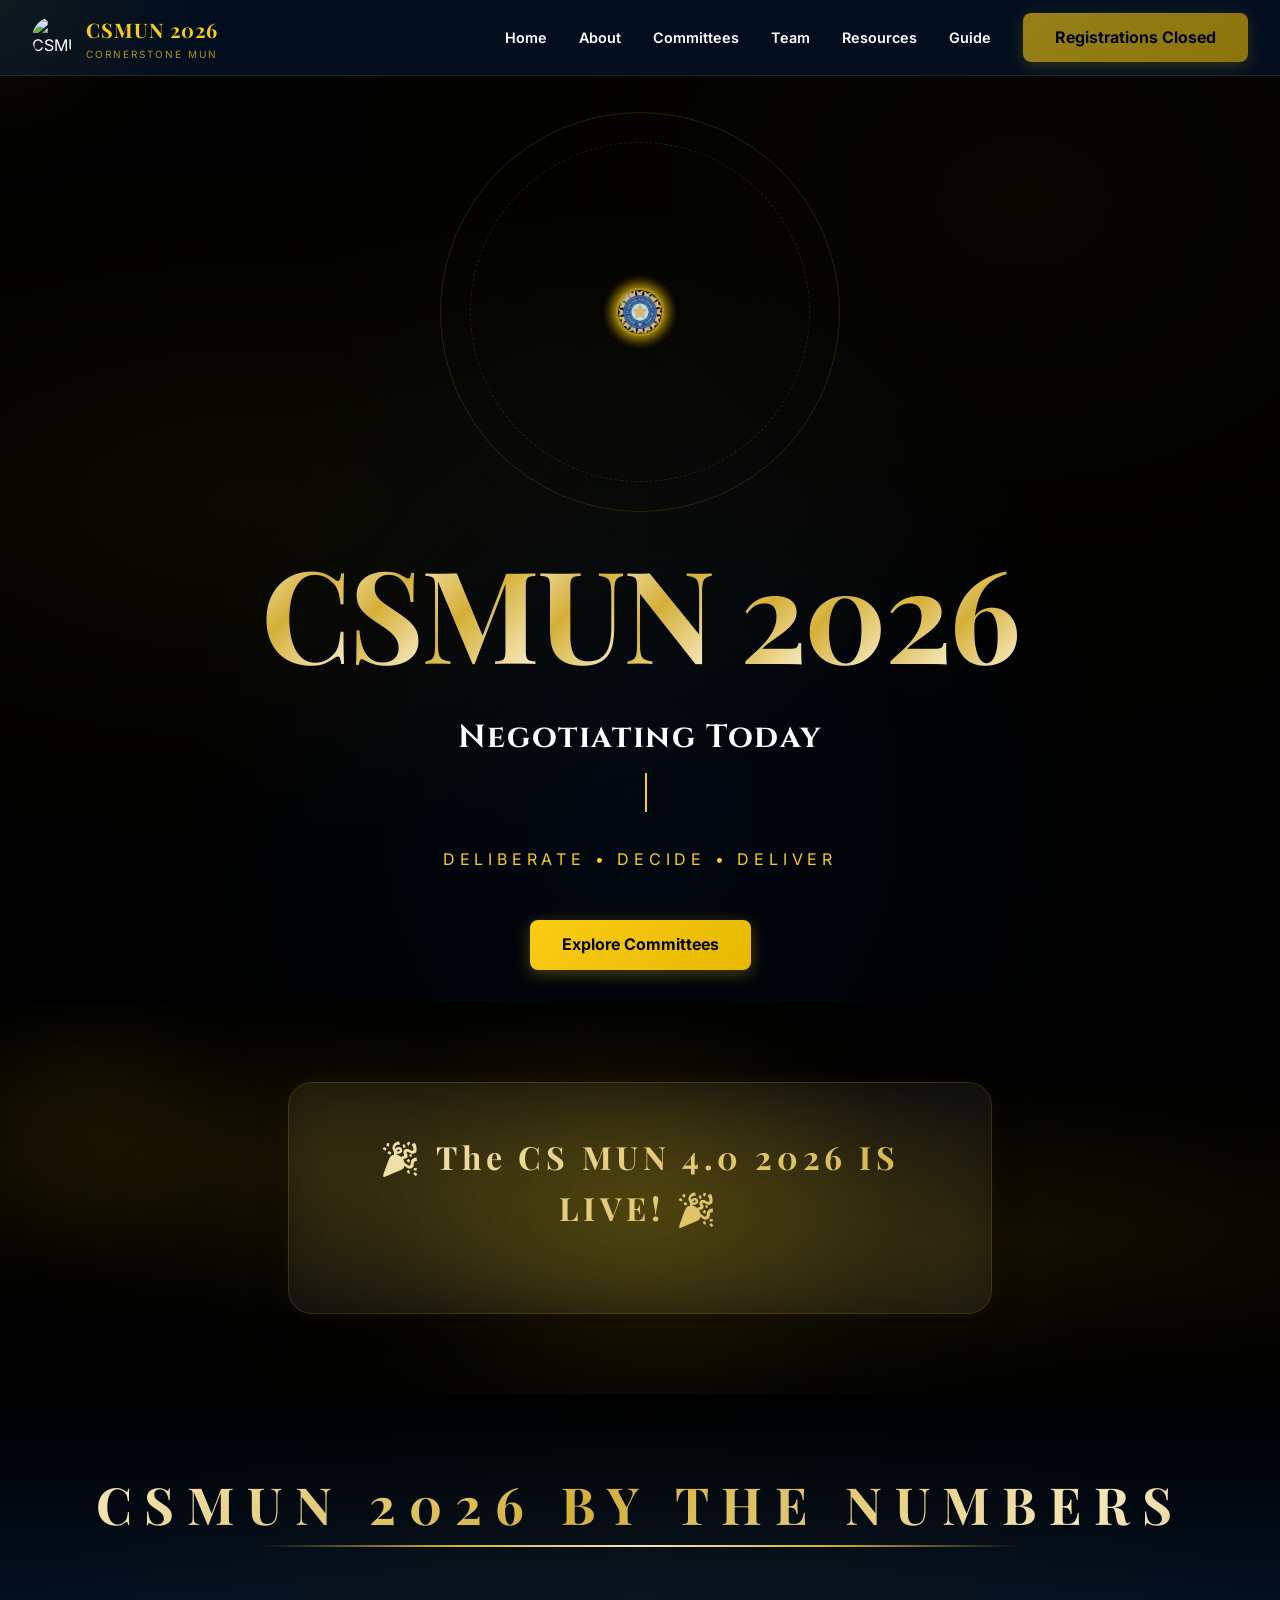
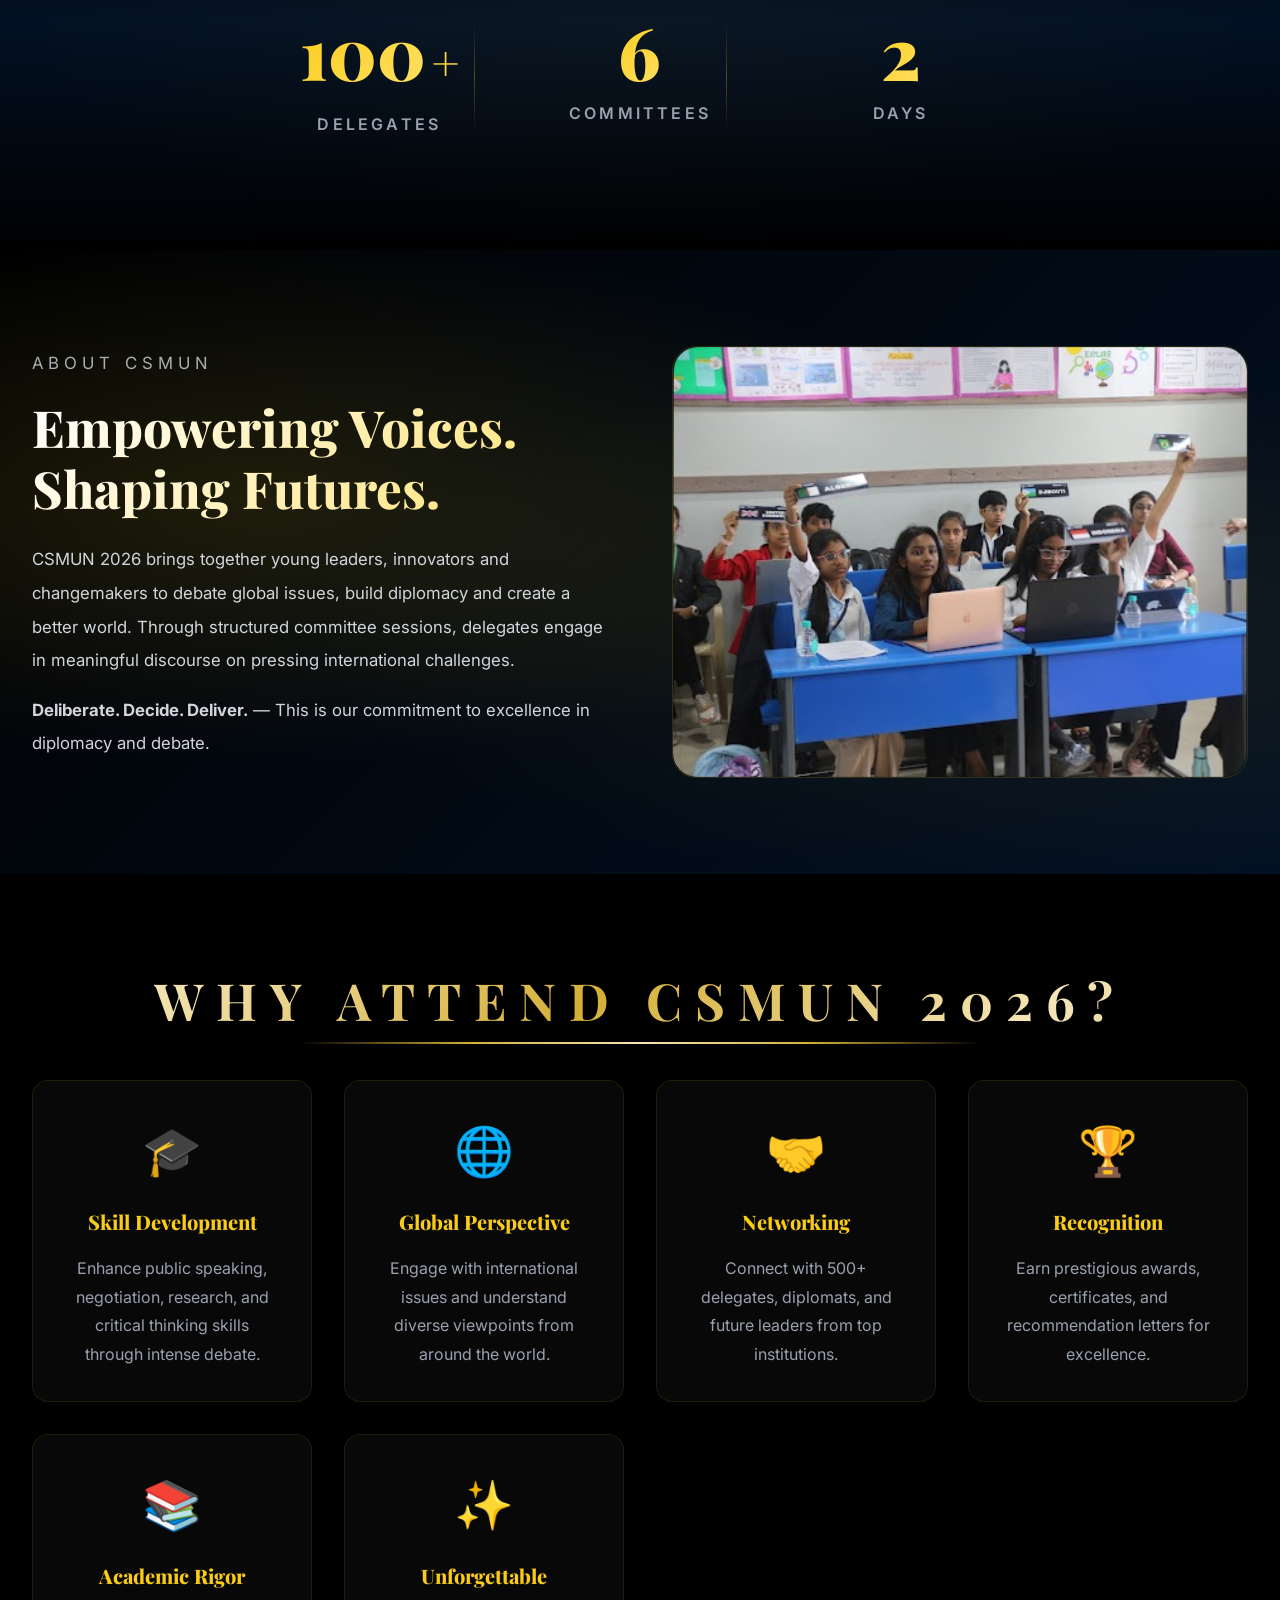
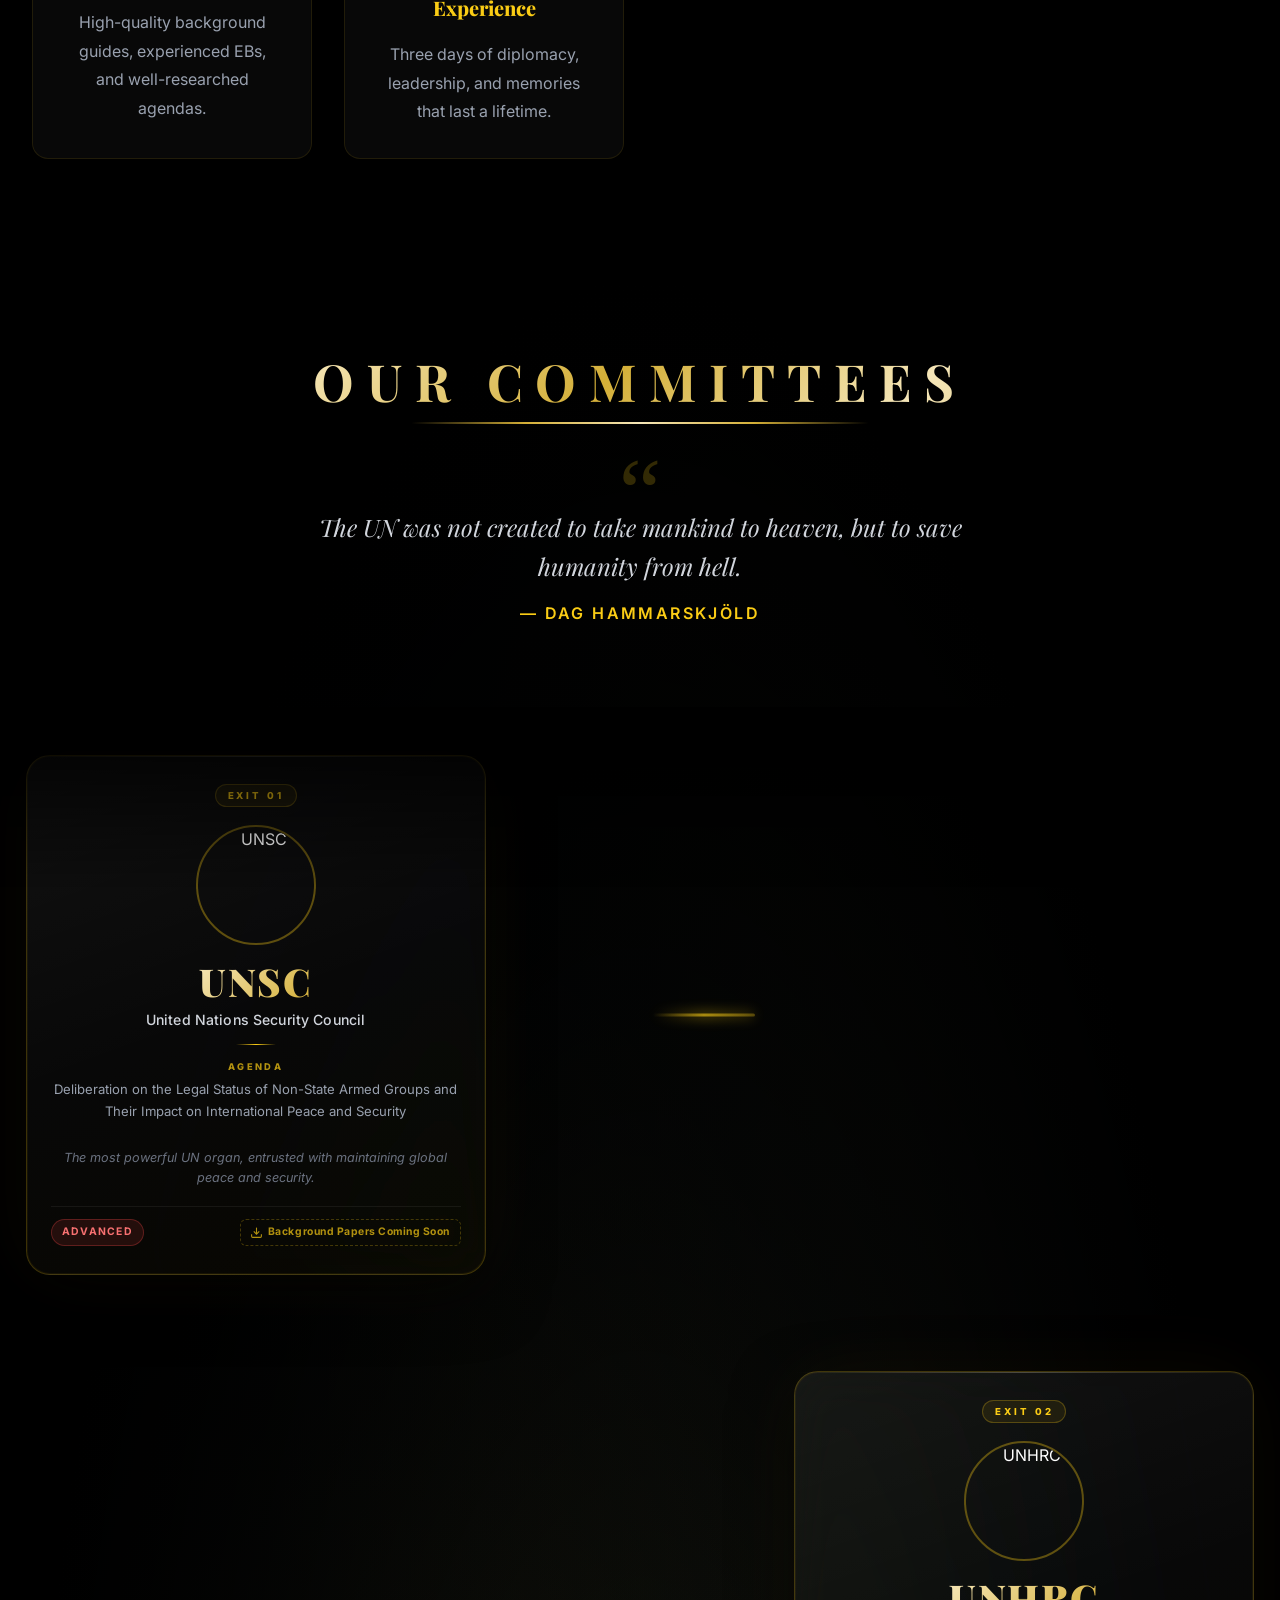
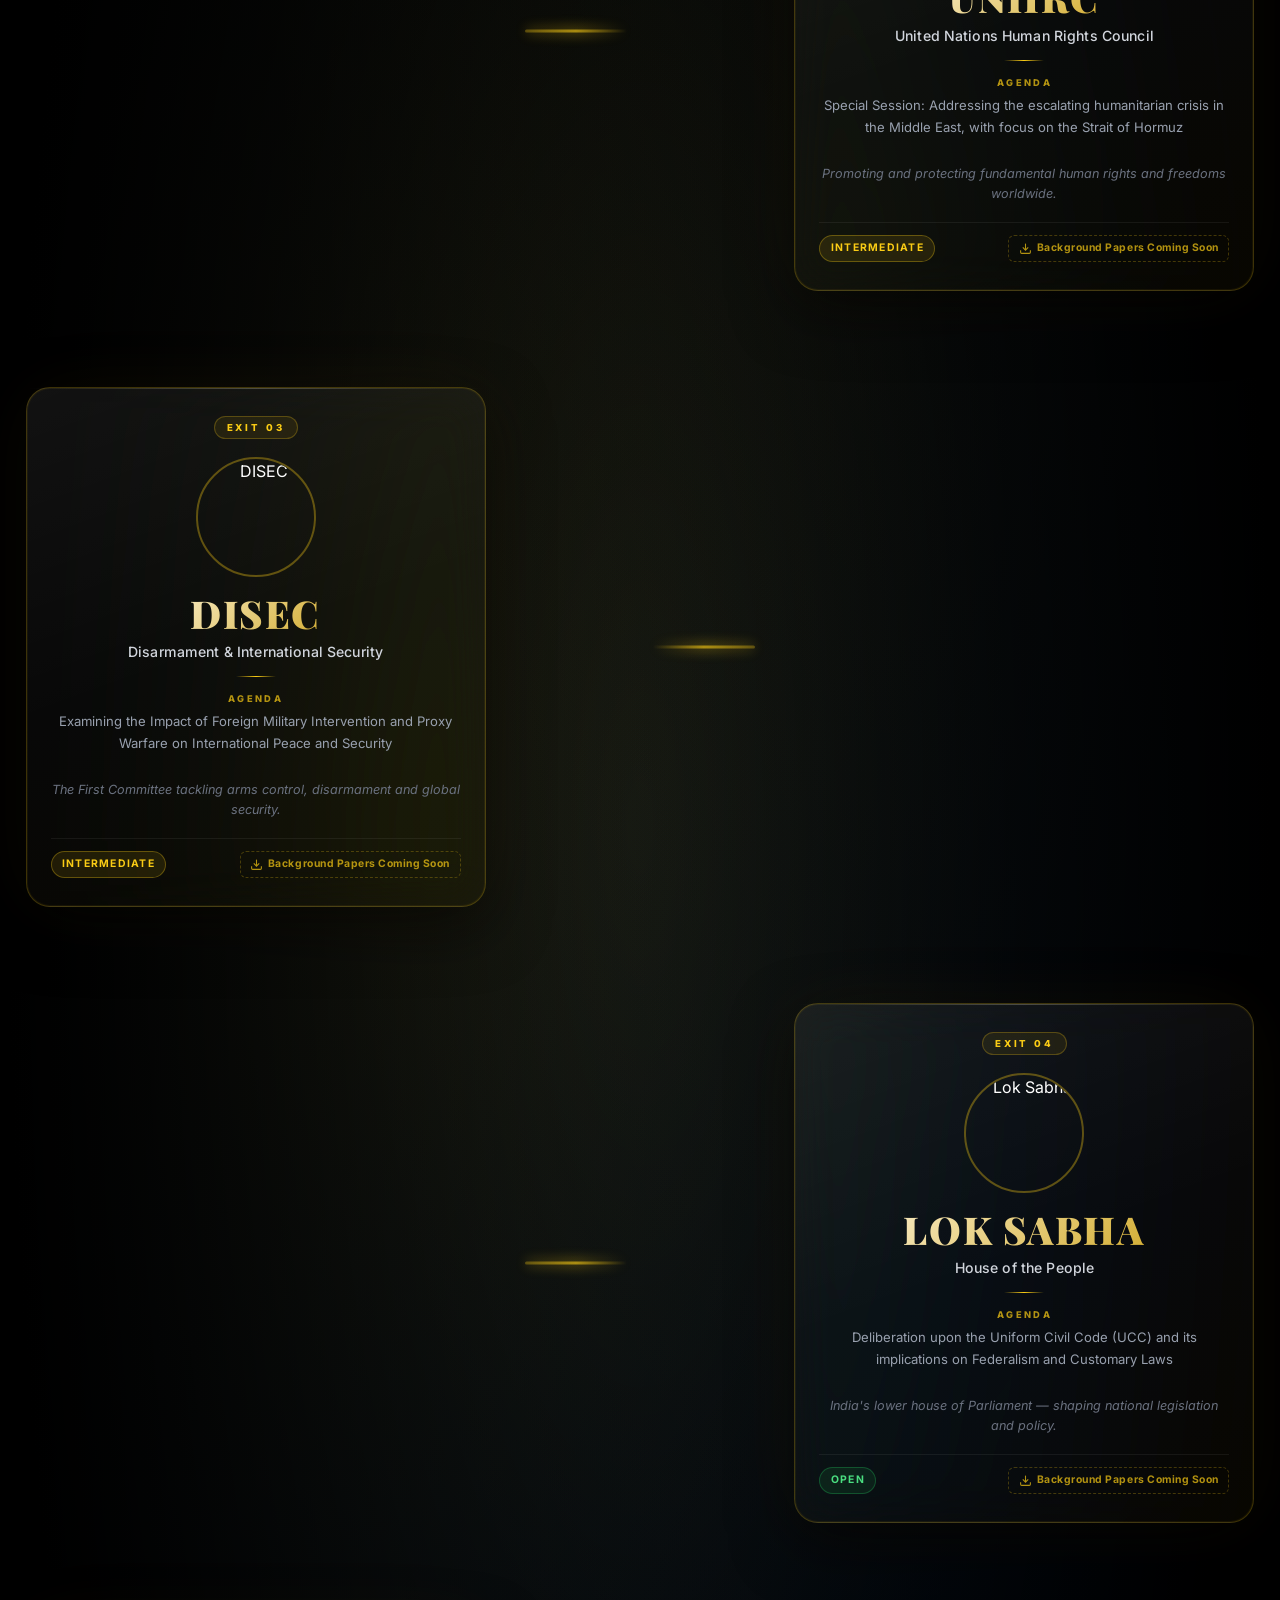
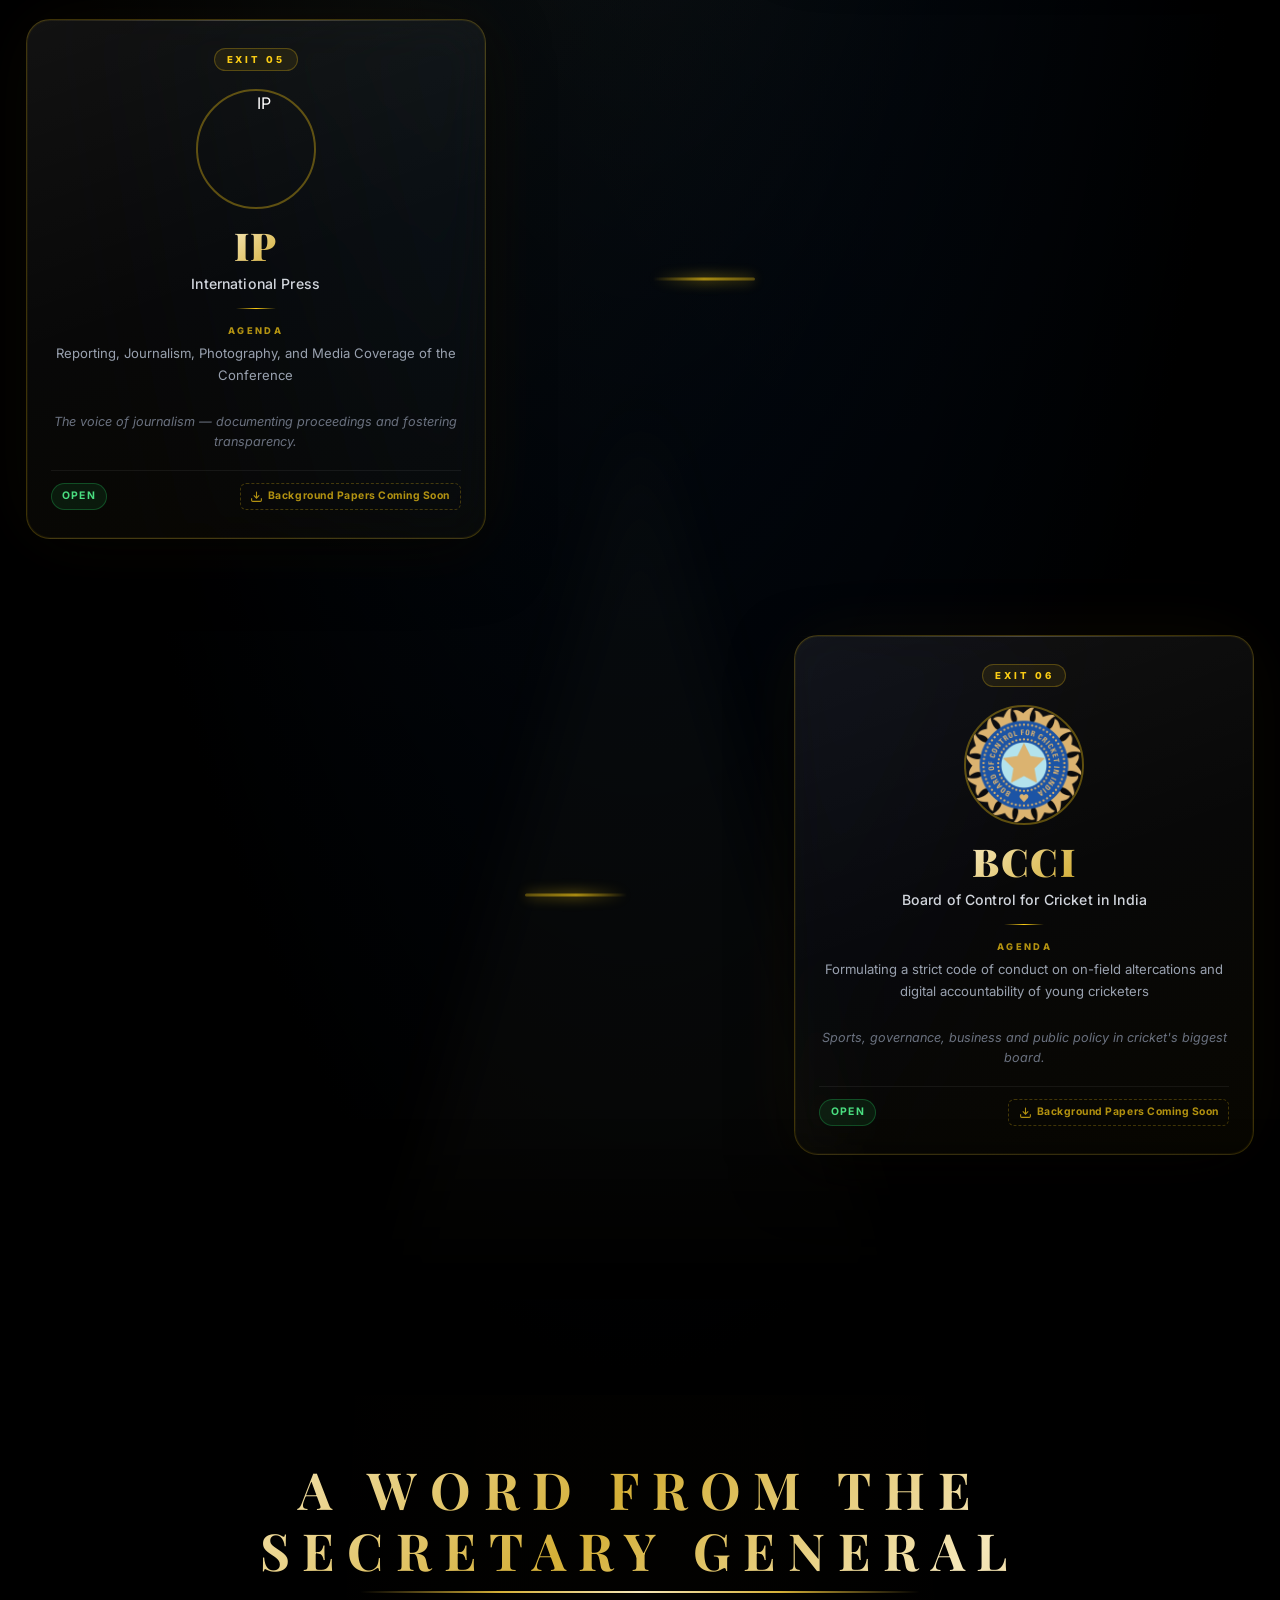
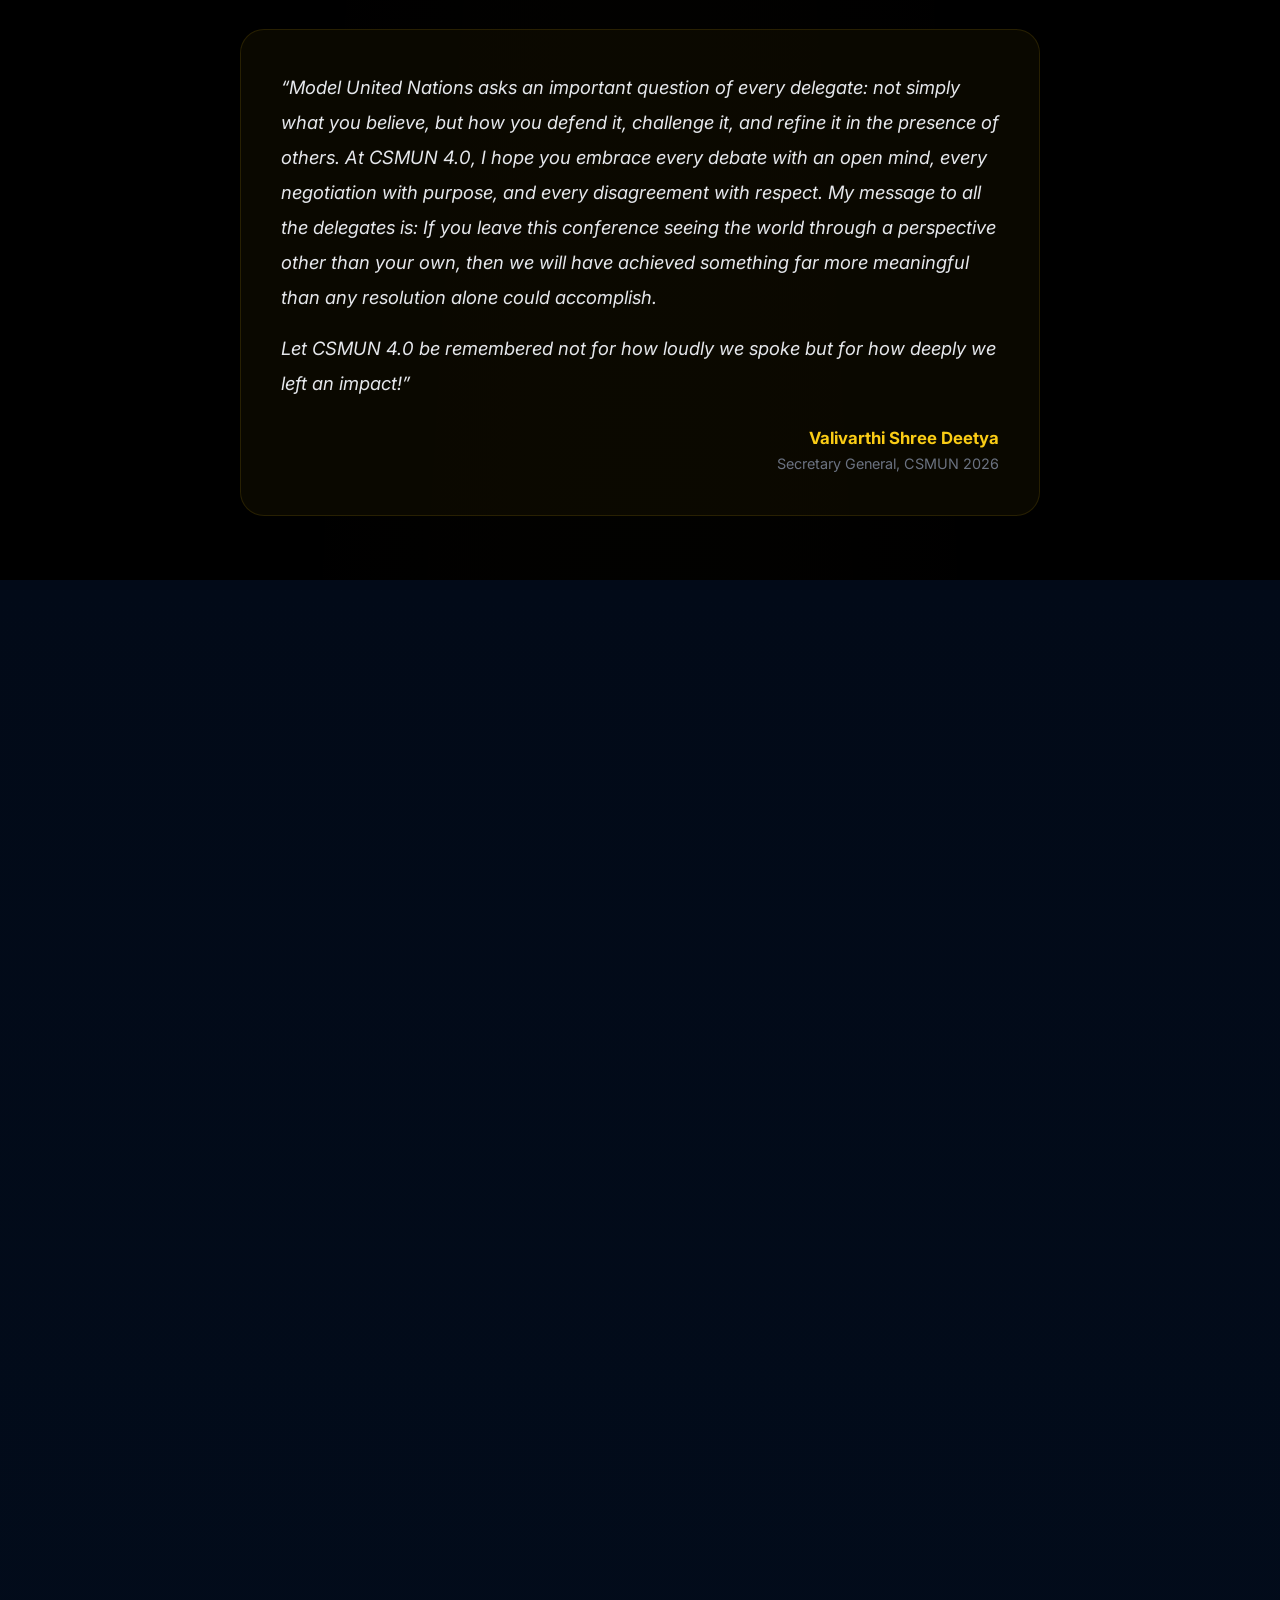
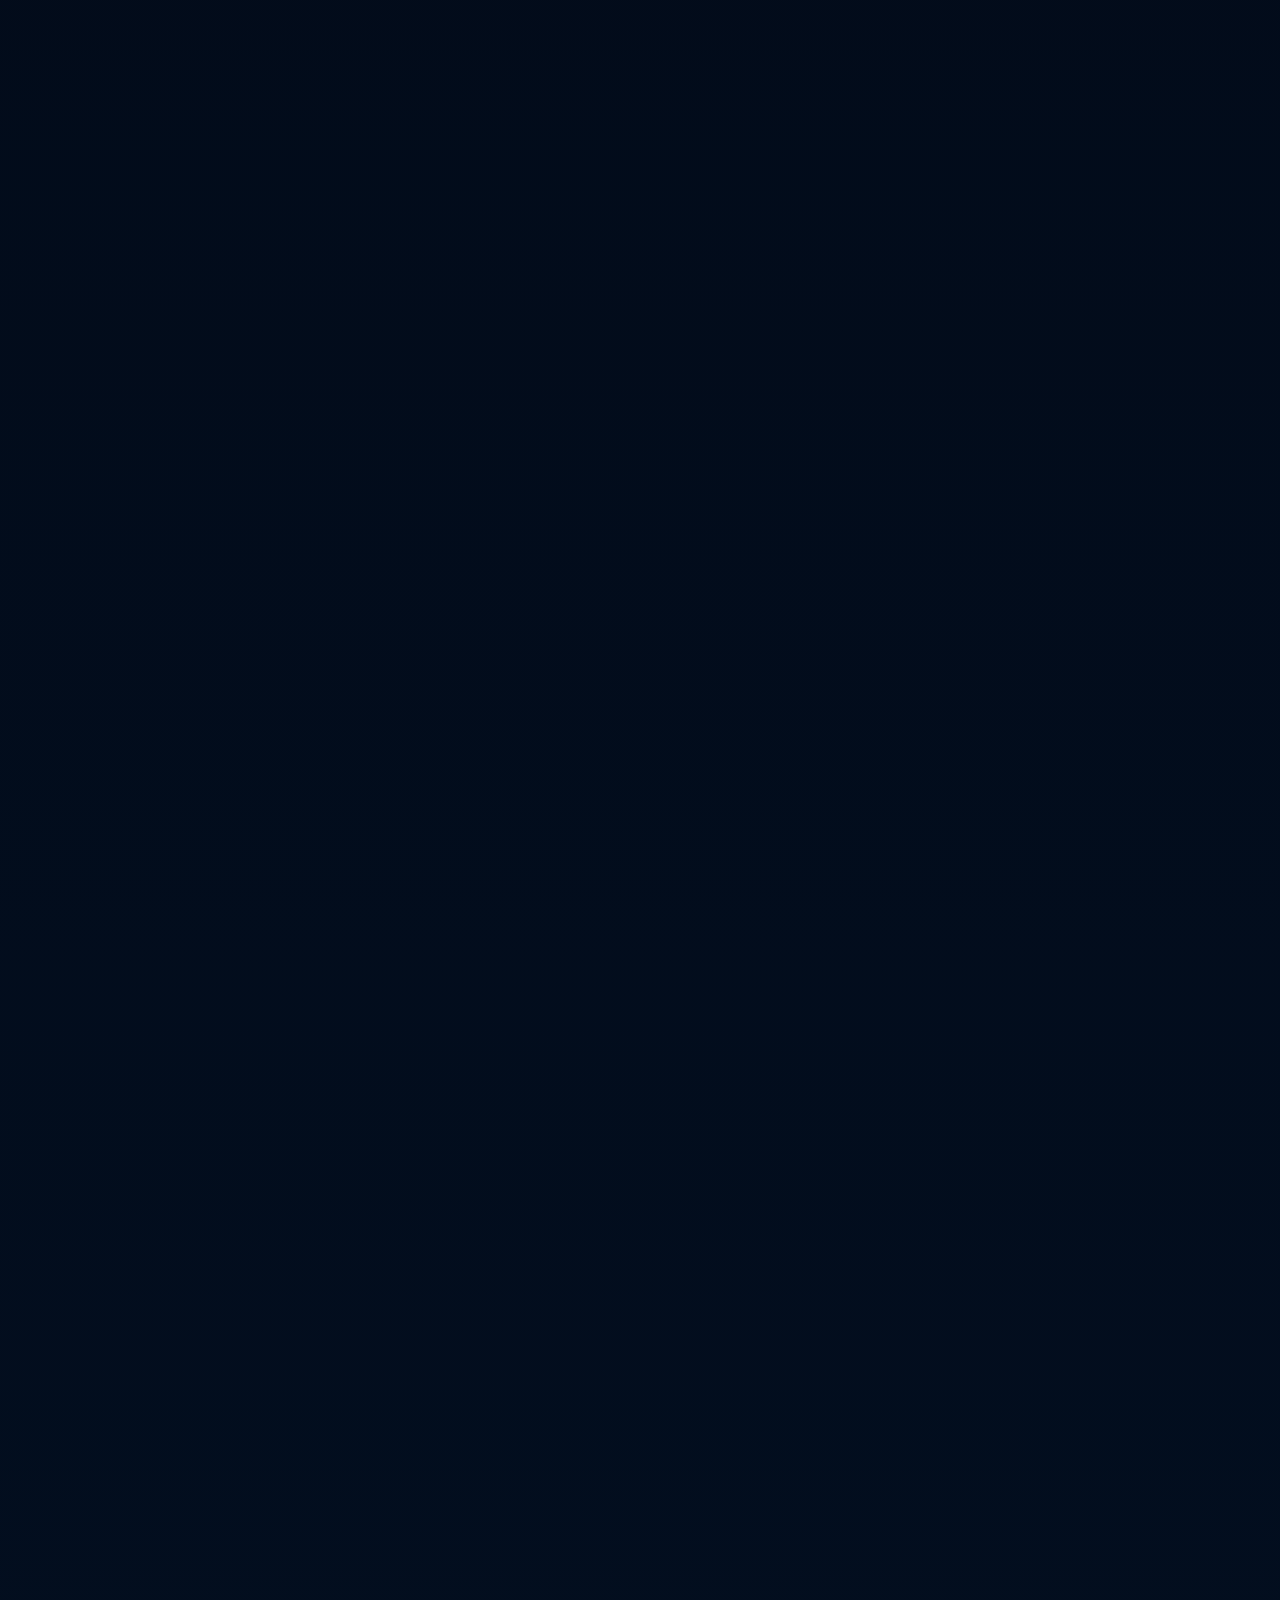
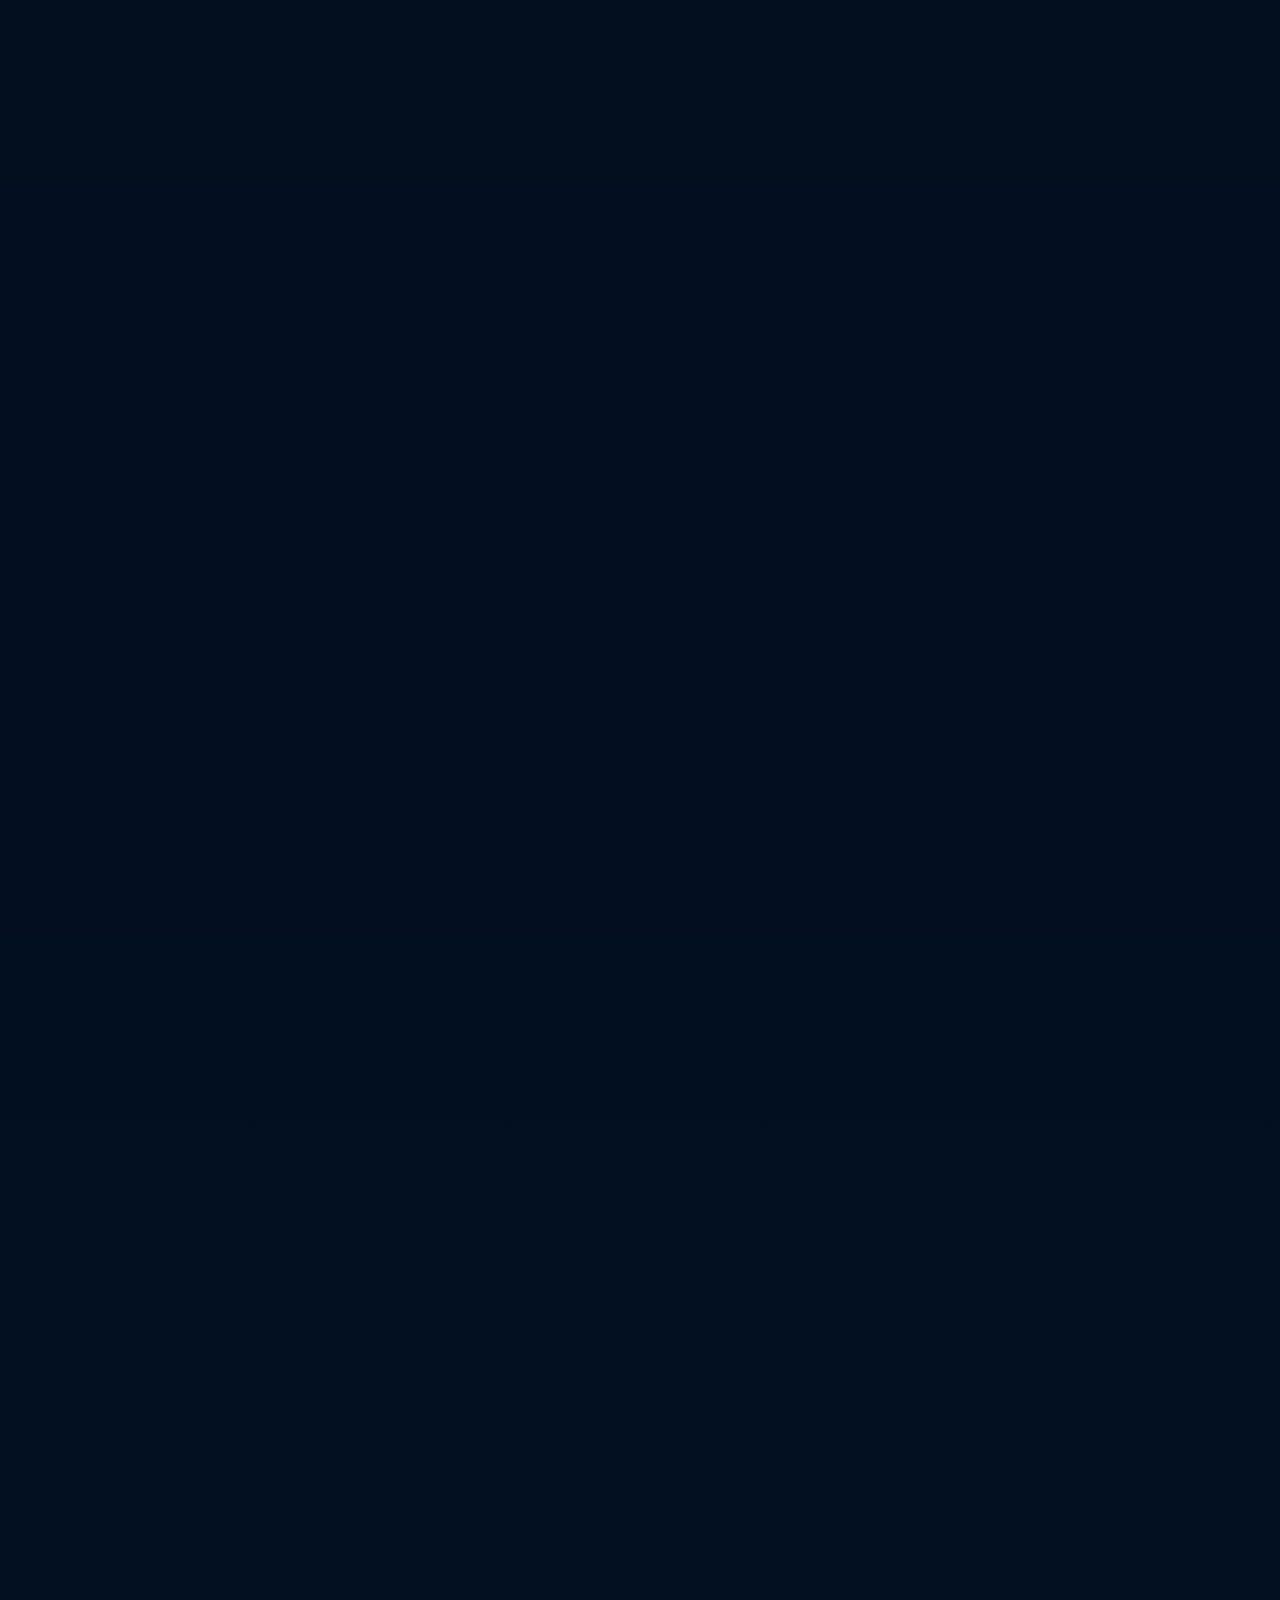
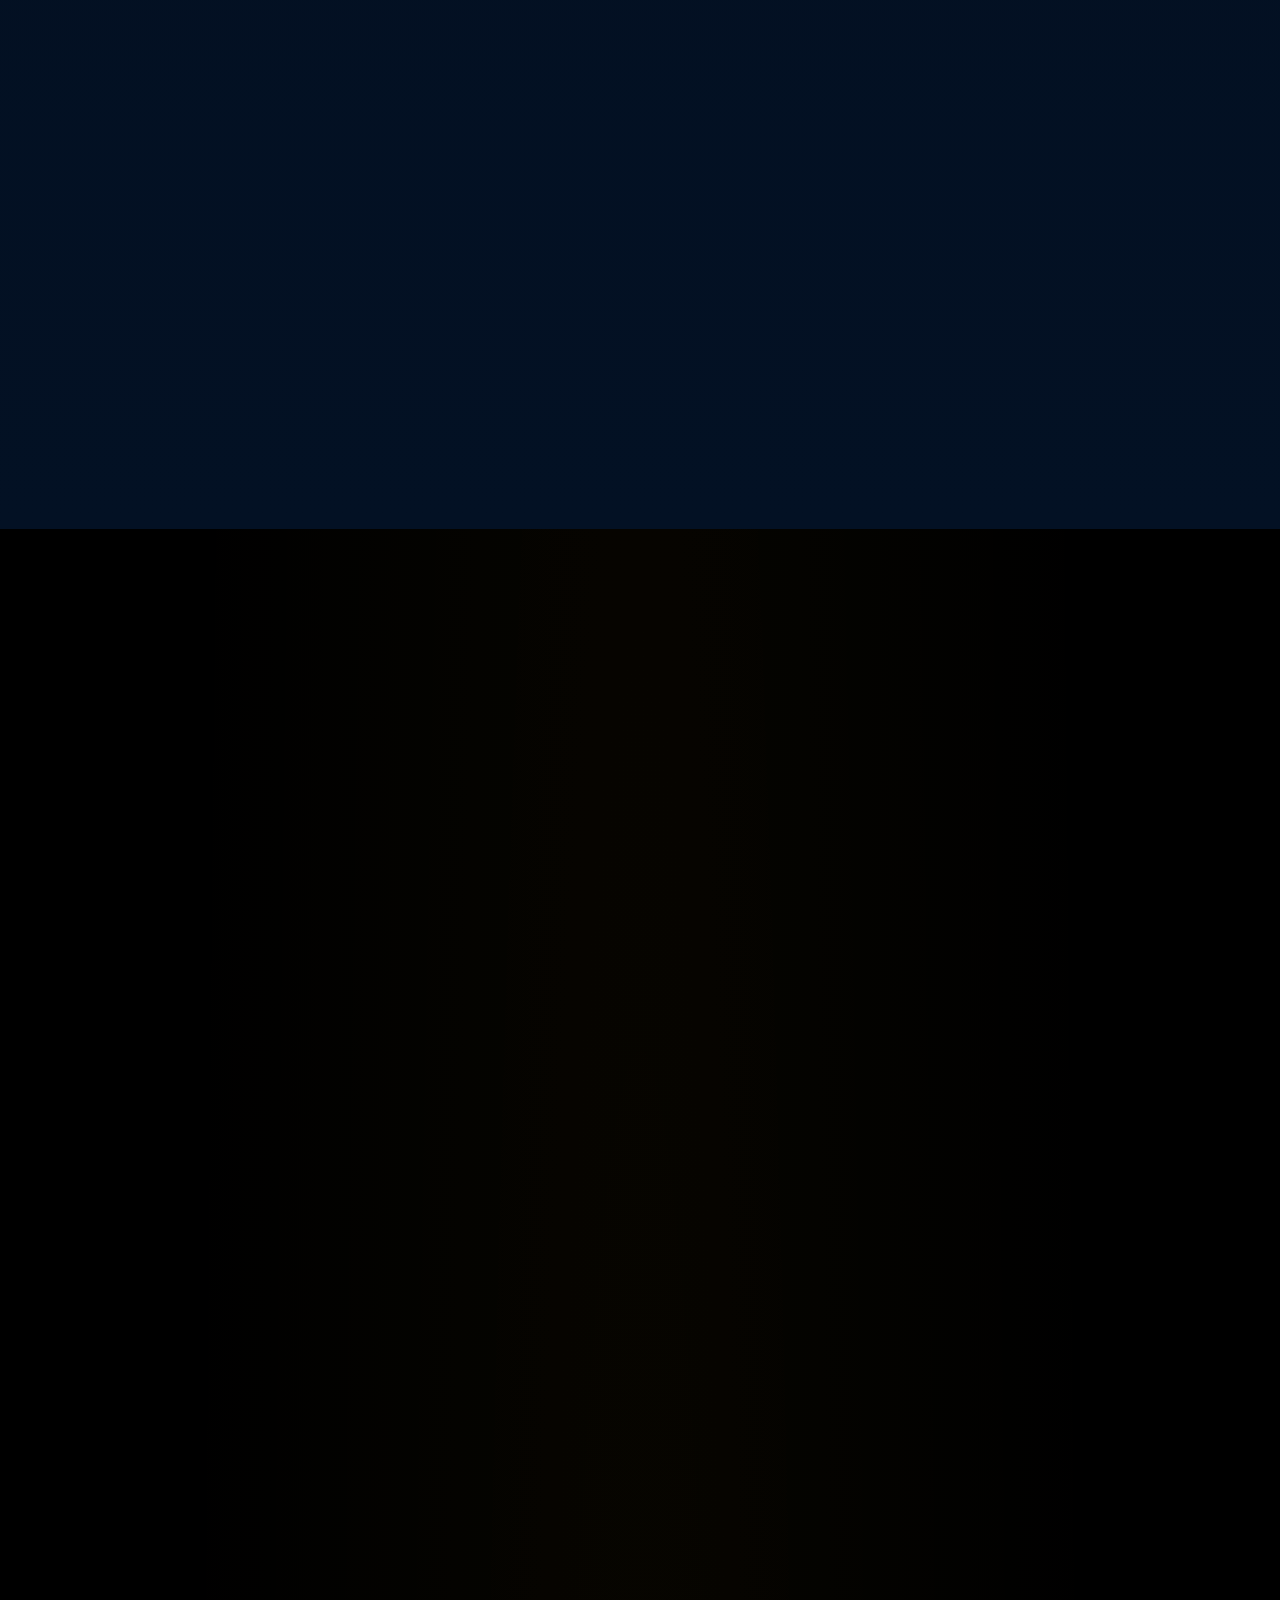
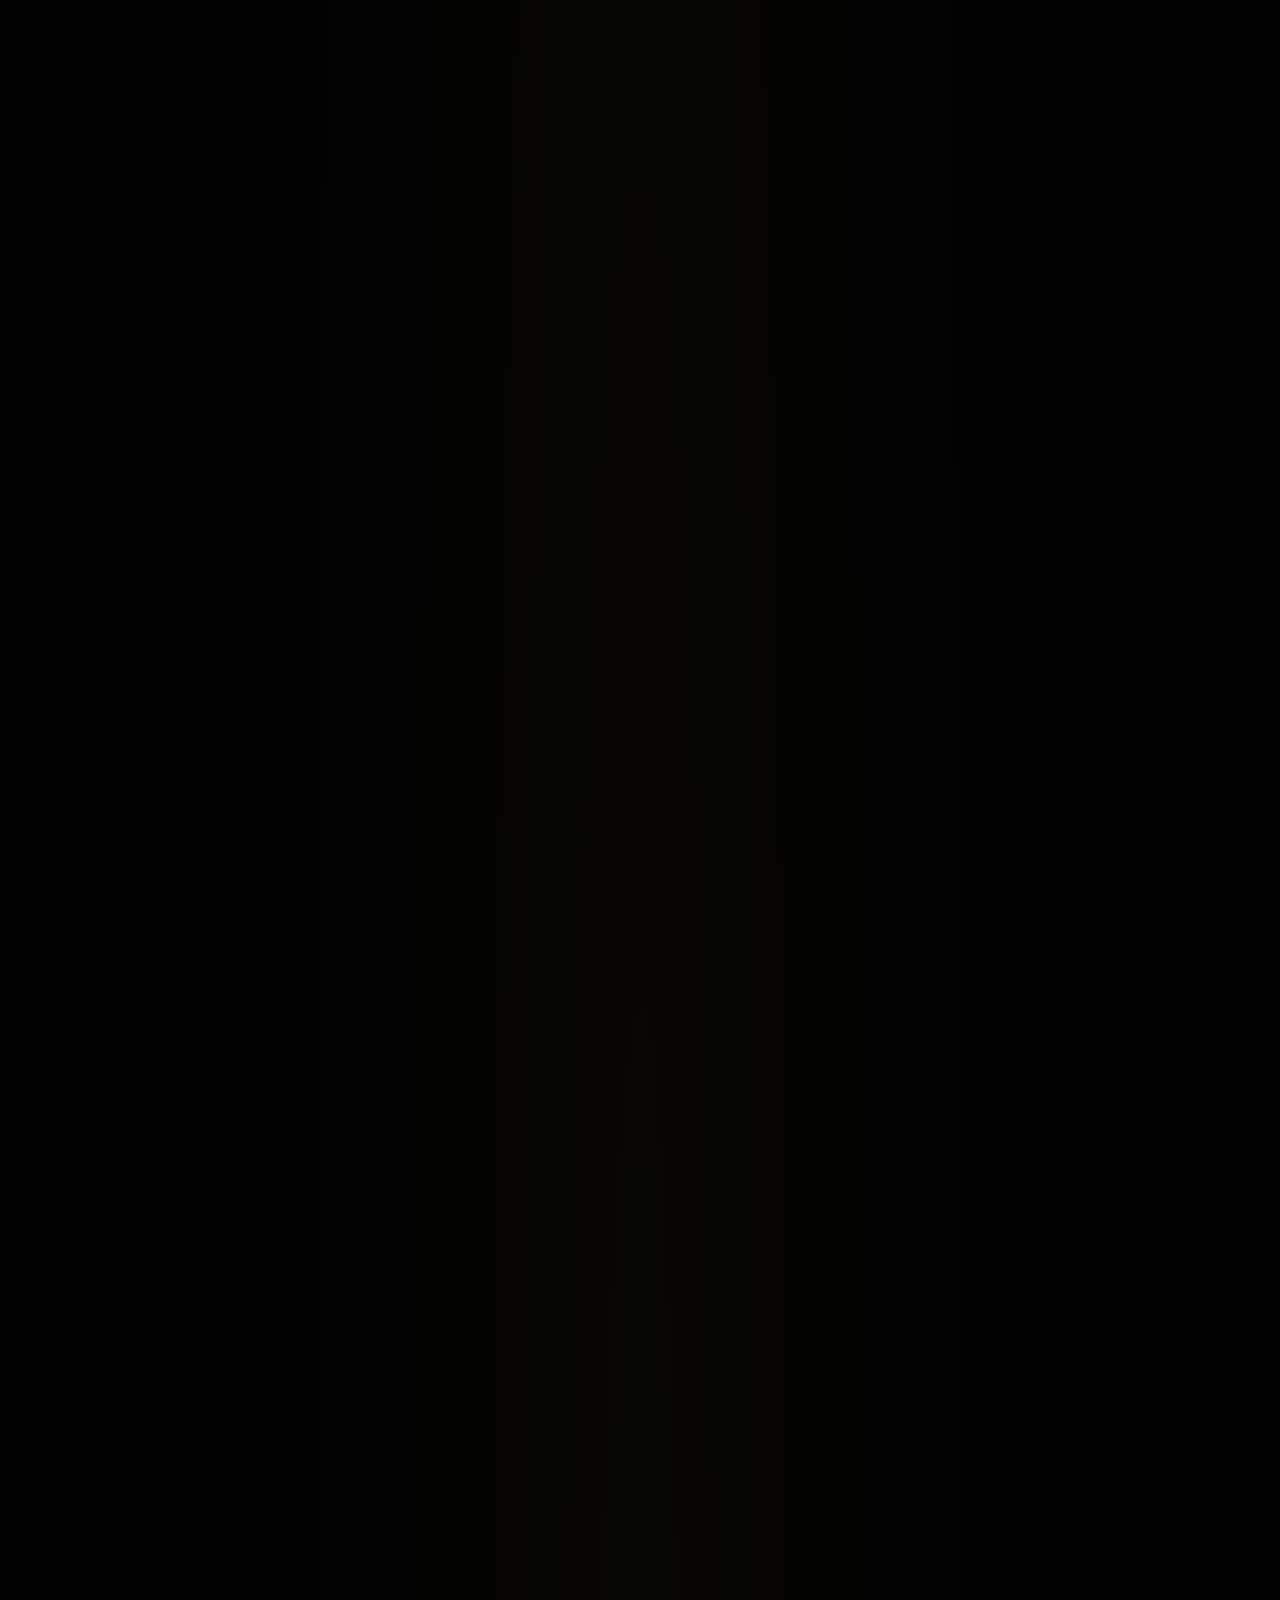
==== index.html @ b1b6a928 "Remove interactive website guide tutorial" ====
<!DOCTYPE html>
<html lang="en">
<head>
    <meta charset="UTF-8">
    <meta name="viewport" content="width=device-width, initial-scale=1.0">
    <title>CSMUN 2026 | Cornerstone School Model United Nations</title>
    <meta name="description" content="Cornerstone School Model United Nations - Deliberate. Decide. Deliver.">
    <meta name="author" content="Sailesh, Jaswanth, Vedansh and Rishith">
    <!-- TODO: Add favicon, OG tags for social media -->
    <link rel="stylesheet" href="styles.css">
    <link rel="preconnect" href="https://fonts.googleapis.com">
    <link rel="preconnect" href="https://fonts.gstatic.com" crossorigin>
    <link href="https://fonts.googleapis.com/css2?family=Inter:wght@300;400;600;700;800&family=Playfair+Display:wght@700;800;900&family=Cinzel:wght@500;700;900&display=swap" rel="stylesheet">
    <script src="https://cdnjs.cloudflare.com/ajax/libs/gsap/3.12.5/gsap.min.js"></script>
</head>
<body class="scene-3d">

 <!-- 3D Cityscape Background Layers -->
 <div class="cityscape-3d">
 <div class="skyline-layer skyline-back"></div>
 <div class="skyline-layer skyline-mid"></div>
 <div class="skyline-layer skyline-front"></div>
 </div>

    <!-- Preloader -->
    <div id="preloader">
        <div class="preloader-inner">
            <img src="images/mun-logo.svg" alt="CSMUN" class="preloader-logo">
            <div class="preloader-ring"></div>
            <p class="preloader-text">CSMUN 2026</p>
            <div class="preloader-bar"><div class="preloader-fill"></div></div>
        </div>
    </div>

    <!-- Dramatic Intro (first visit only) -->
    <div id="introOverlay">
        <div class="intro-slides">
            <div class="intro-slide active" style="background-image: url('images/committees/unsc.png')"></div>
            <div class="intro-slide" style="background-image: url('data:image/svg+xml,%3Csvg xmlns=%22http://www.w3.org/2000/svg%22 width=%22400%22 height=%22300%22%3E%3Crect width=%22400%22 height=%22300%22 fill=%22%231a1a2e%22/%3E%3Ccircle cx=%22200%22 cy=%22120%22 r=%2280%22 fill=%22none%22 stroke=%22%23facc15%22 stroke-width=%222%22 opacity=%220.2%22/%3E%3Ctext x=%22200%22 y=%22125%22 text-anchor=%22middle%22 font-family=%22Inter%22 font-size=%2236%22 font-weight=%22800%22 fill=%22%23facc15%22%3EUNHRC%3C/text%3E%3Ctext x=%22200%22 y=%22160%22 text-anchor=%22middle%22 font-family=%22Inter%22 font-size=%2214%22 fill=%22%23999%22%3EHUMAN RIGHTS COUNCIL%3C/text%3E%3C/svg%3E')"></div>
            <div class="intro-slide" style="background-image: url('images/committees/disec.png')"></div>
            <div class="intro-slide" style="background-image: url('images/committees/loksabha.png')"></div>
            <div class="intro-slide" style="background-image: url('images/committees/ip.png')"></div>
            <div class="intro-slide" style="background-image: url('images/committees/ipl.png')"></div>
        </div>
        <div class="intro-bg"></div>
        <div class="intro-content">
            <div class="intro-line intro-line-1"></div>
            <div class="intro-logo-wrap">
                <img src="images/mun-logo.svg" alt="CSMUN" class="intro-logo">
            </div>
            <div class="intro-words">
                <span class="intro-word" data-word="Deliberare">Deliberare</span>
                <span class="intro-word" data-word="Decernere">Decernere</span>
                <span class="intro-word" data-word="Perficere">Perficere</span>
            </div>
            <div class="intro-divider"></div>
            <div class="intro-welcome">
                <p class="intro-welcome-title">Welcome to CSMUN</p>
                <p class="intro-welcome-tagline">Here we debate with passion, confidence and utmost diplomacy</p>
                <p class="intro-welcome-motto">Deliberare • Decernere • Perficere<br><span class="intro-motto-en">Deliberate. Decide. Deliver.</span></p>
            </div>
            <div class="intro-enter">
                <span class="intro-enter-text">Enter</span>
                <svg class="intro-enter-arrow" width="24" height="24" viewBox="0 0 24 24" fill="none" stroke="currentColor" stroke-width="2"><polyline points="6 9 12 15 18 9"/></svg>
            </div>
        </div>
        <div class="intro-particles"></div>
    </div>

    <!-- Fixed Navigation -->
    <nav id="navbar">
        <div class="nav-container">
            <div class="nav-logo">
                <img loading="lazy" src="images/mun-logo.svg" alt="CSMUN Logo" class="logo-img">
                <div class="logo-text">
                    <h1>CSMUN 2026</h1>
                    <p>CORNERSTONE MUN</p>
                </div>
            </div>
            
            <div class="nav-menu" id="navMenu">
                <div class="nav-links">
                    <a href="index.html">Home</a>
                    <a href="#about">About</a>
                    <a href="#committees">Committees</a>
                    <a href="team.html">Team</a>
                    <a href="resources.html">Resources</a>
                    <a href="guide.html">Guide</a>
                </div>

                <span class="btn-primary nav-cta" style="cursor:default;opacity:0.6;">Registrations Closed</span>
            </div>

            <button class="hamburger" id="hamburger" aria-label="Toggle menu">
                <span></span>
                <span></span>
                <span></span>
            </button>
        </div>
    </nav>

    <!-- Hero Section -->
    <section id="home" class="hero">
        <video class="hero-video-bg" autoplay muted loop playsinline poster="data:image/svg+xml,%3Csvg xmlns='http://www.w3.org/2000/svg' width='1920' height='1080'%3E%3Crect width='1920' height='1080' fill='%23000000'/%3E%3C/svg%3E">
            <source src="images/hero-bg.mp4" type="video/mp4">
        </video>
        <div class="hero-particles"></div>
        <div class="hero-overlay"></div>
        <div class="hero-content">
            <!-- 3D GLB MODEL CONTAINER -->
            <div class="hero-3d-model">
                <div id="glbModelContainer"></div>
                <div class="orbit-ring orbit-ring-1"></div>
                <div class="orbit-ring orbit-ring-2"></div>
                <img src="images/committees/unsc.png" alt="UNSC" class="orbit-img orbit-img-1" loading="lazy">
                <img src="images/committees/UNHRC.png" alt="UNHRC" class="orbit-img orbit-img-2" loading="lazy">
                <img src="images/committees/disec.png" alt="DISEC" class="orbit-img orbit-img-3" loading="lazy">
                <img src="images/committees/loksabha.png" alt="Lok Sabha" class="orbit-img orbit-img-4" loading="lazy">
                <img src="images/committees/ip.png" alt="IP" class="orbit-img orbit-img-5" loading="lazy">
                <img src="images/committees/ipl.png" alt="BCCI" class="orbit-img orbit-img-6" loading="lazy">
            </div>
            
            <h1 class="hero-title"><span class="line1" id="heroTitleSplit">CSMUN 2026</span></h1>
            <div class="hero-tagline">
 <div class="typewriter">
    
 <span class="typewriter-line" data-text="Negotiating Today's Challenges"></span>
 <br>
 <span class="typewriter-line" data-text="Designing Tomorrow's Solutions"></span>
 <span class="typewriter-cursor"></span>
 </div>
 </div>
            <p class="hero-subtitle-bottom">DELIBERATE • DECIDE • DELIVER</p>
            <div class="hero-buttons">
                <a href="#committees" class="btn-primary">Explore Committees</a>
            </div>
        </div>
    </section>

    <!-- Countdown Section -->
    <section class="countdown-section reveal">
        <div class="countdown-container">
            <div class="glass-card">
                <h2>Countdown To CSMUN 2026</h2>
                <div id="countdown">
                    <div class="time-box">
                        <span id="days">00</span>
                        <label>Days</label>
                    </div>
                    <div class="time-box">
                        <span id="hours">00</span>
                        <label>Hours</label>
                    </div>
                    <div class="time-box">
                        <span id="minutes">00</span>
                        <label>Minutes</label>
                    </div>
                    <div class="time-box">
                        <span id="seconds">00</span>
                        <label>Seconds</label>
                    </div>
                </div>
            </div>
        </div>
    </section>

    <!-- Stats Counter Section -->
    <section class="stats-section reveal">
        <div class="container">
            <h2 class="section-title">CSMUN 2026 By The Numbers</h2>
            <div class="stats-grid">
                <div class="stat-card">
                    <span class="stat-number" data-target="100">0</span>
                    <span class="stat-plus">+</span>
                    <p class="stat-label">Delegates</p>
                </div>
                <div class="stat-card">
                    <span class="stat-number" data-target="6">0</span>
                    <p class="stat-label">Committees</p>
                </div>
                <div class="stat-card">
                    <span class="stat-number" data-target="2">0</span>
                    <p class="stat-label">Days</p>
                </div>
                
            </div>
        </div>
    </section>

    <!-- About Section -->
    <section id="about" class="about-section reveal">
        <div class="container">
            <div class="about-grid">
                <div class="about-text reveal-left">
                    <p class="section-label">ABOUT CSMUN</p>
                    <h2>Empowering Voices.<br>Shaping Futures.</h2>
                    <p>CSMUN 2026 brings together young leaders, innovators and changemakers to debate global issues, build diplomacy and create a better world. Through structured committee sessions, delegates engage in meaningful discourse on pressing international challenges.</p>
                    <p><strong>Deliberate. Decide. Deliver.</strong> — This is our commitment to excellence in diplomacy and debate.</p>
                </div>
                <div class="about-image reveal-right">
                    <div style="width:100%;aspect-ratio:4/3;border-radius:1.5rem;border:1px solid rgba(250,204,21,0.15);overflow:hidden;">
                        <img src="images/moments/conference.jpg" alt="CSMUN Conference" style="width:100%;height:100%;object-fit:cover;display:block;">
                    </div>
                </div>

            </div>
        </div>
    </section>

<!-- Why Attend CSMUN Section -->
<section class="why-attend-section reveal">
    <div class="container">
        <h2 class="section-title">Why Attend CSMUN 2026?</h2>
        <div class="why-grid">
            <div class="why-card">
                <div class="why-icon">🎓</div>
                <h3>Skill Development</h3>
                <p>Enhance public speaking, negotiation, research, and critical thinking skills through intense debate.</p>
            </div>
            <div class="why-card">
                <div class="why-icon">🌐</div>
                <h3>Global Perspective</h3>
                <p>Engage with international issues and understand diverse viewpoints from around the world.</p>
            </div>
            <div class="why-card">
                <div class="why-icon">🤝</div>
                <h3>Networking</h3>
                <p>Connect with 500+ delegates, diplomats, and future leaders from top institutions.</p>
            </div>
            <div class="why-card">
                <div class="why-icon">🏆</div>
                <h3>Recognition</h3>
                <p>Earn prestigious awards, certificates, and recommendation letters for excellence.</p>
            </div>
            <div class="why-card">
                <div class="why-icon">📚</div>
                <h3>Academic Rigor</h3>
                <p>High-quality background guides, experienced EBs, and well-researched agendas.</p>
            </div>
            <div class="why-card">
                <div class="why-icon">✨</div>
                <h3>Unforgettable Experience</h3>
                <p>Three days of diplomacy, leadership, and memories that last a lifetime.</p>
            </div>
        </div>
    </div>
</section>

<section id="committees" class="committees-section reveal">
  <div class="diplomacy-bg">
    <img src="https://images.unsplash.com/photo-1541873676-a18131494184?q=80&w=1200" alt="" class="diplomacy-bg-img" loading="lazy" aria-hidden="true">
    <div class="diplomacy-bg-overlay"></div>
  </div>
  <div class="container">
    <h2 class="section-title">Our Committees</h2>
    <div class="committee-quote">
      <span class="committee-quote-mark">&ldquo;</span>
      <p class="committee-quote-text">The UN was not created to take mankind to heaven, but to save humanity from hell.</p>
      <span class="committee-quote-attribution">&mdash; Dag Hammarskjöld</span>
    </div>
  </div>

  <div class="highway-scene" id="highwayScene">
    <div class="highway-fog highway-fog--top"></div>
    <div class="highway-fog highway-fog--bottom"></div>
    <div class="highway-headlights"></div>

    <canvas class="highway-canvas" id="highwayCanvas"></canvas>

    <div class="highway-stops" id="highwayStops">

      <!-- 01 UNSC -->
      <div class="hw-stop hw-stop--left" data-index="0">
        <div class="hw-exit-ramp hw-exit-ramp--left"></div>
        <div class="hw-card">
          <div class="hw-card__exit-badge">EXIT 01</div>
          <div class="hw-card__img-wrap">
            <img loading="lazy" src="images/committees/unsc.png" alt="UNSC" class="hw-card__img">
            <div class="hw-card__img-glow"></div>
          </div>
          <div class="hw-card__abbr">UNSC</div>
          <div class="hw-card__name">United Nations Security Council</div>
          <div class="hw-card__divider"></div>
          <div class="hw-card__agenda">
            <span class="hw-card__agenda-label">AGENDA</span>
            Deliberation on the Legal Status of Non-State Armed Groups and Their Impact on International Peace and Security
          </div>
          <div class="hw-card__desc">The most powerful UN organ, entrusted with maintaining global peace and security.</div>
          <div class="hw-card__footer">
            <span class="hw-card__level hw-card__level--hard">Advanced</span>
            <span class="hw-card__btn">
              <svg width="13" height="13" viewBox="0 0 24 24" fill="none" stroke="currentColor" stroke-width="2"><path d="M21 15v4a2 2 0 0 1-2 2H5a2 2 0 0 1-2-2v-4"/><polyline points="7 10 12 15 17 10"/><line x1="12" y1="15" x2="12" y2="3"/></svg>
              Background Papers Coming Soon
            </span>
          </div>
        </div>
      </div>

      <!-- 02 UNHRC -->
      <div class="hw-stop hw-stop--right" data-index="1">
        <div class="hw-exit-ramp hw-exit-ramp--right"></div>
        <div class="hw-card">
          <div class="hw-card__exit-badge">EXIT 02</div>
          <div class="hw-card__img-wrap">
            <img loading="lazy" src="images/committees/UNHRC.png" alt="UNHRC" class="hw-card__img">
            <div class="hw-card__img-glow"></div>
          </div>
          <div class="hw-card__abbr">UNHRC</div>
          <div class="hw-card__name">United Nations Human Rights Council</div>
          <div class="hw-card__divider"></div>
          <div class="hw-card__agenda">
            <span class="hw-card__agenda-label">AGENDA</span>
            Special Session: Addressing the escalating humanitarian crisis in the Middle East, with focus on the Strait of Hormuz
          </div>
          <div class="hw-card__desc">Promoting and protecting fundamental human rights and freedoms worldwide.</div>
          <div class="hw-card__footer">
            <span class="hw-card__level hw-card__level--mid">Intermediate</span>
            <span class="hw-card__btn">
              <svg width="13" height="13" viewBox="0 0 24 24" fill="none" stroke="currentColor" stroke-width="2"><path d="M21 15v4a2 2 0 0 1-2 2H5a2 2 0 0 1-2-2v-4"/><polyline points="7 10 12 15 17 10"/><line x1="12" y1="15" x2="12" y2="3"/></svg>
              Background Papers Coming Soon
            </span>
          </div>
        </div>
      </div>

      <!-- 03 DISEC -->
      <div class="hw-stop hw-stop--left" data-index="2">
        <div class="hw-exit-ramp hw-exit-ramp--left"></div>
        <div class="hw-card">
          <div class="hw-card__exit-badge">EXIT 03</div>
          <div class="hw-card__img-wrap">
            <img loading="lazy" src="images/committees/disec.png" alt="DISEC" class="hw-card__img">
            <div class="hw-card__img-glow"></div>
          </div>
          <div class="hw-card__abbr">DISEC</div>
          <div class="hw-card__name">Disarmament & International Security</div>
          <div class="hw-card__divider"></div>
          <div class="hw-card__agenda">
            <span class="hw-card__agenda-label">AGENDA</span>
            Examining the Impact of Foreign Military Intervention and Proxy Warfare on International Peace and Security
          </div>
          <div class="hw-card__desc">The First Committee tackling arms control, disarmament and global security.</div>
          <div class="hw-card__footer">
            <span class="hw-card__level hw-card__level--mid">Intermediate</span>
            <span class="hw-card__btn">
              <svg width="13" height="13" viewBox="0 0 24 24" fill="none" stroke="currentColor" stroke-width="2"><path d="M21 15v4a2 2 0 0 1-2 2H5a2 2 0 0 1-2-2v-4"/><polyline points="7 10 12 15 17 10"/><line x1="12" y1="15" x2="12" y2="3"/></svg>
              Background Papers Coming Soon
            </span>
          </div>
        </div>
      </div>

      <!-- 04 LOK SABHA -->
      <div class="hw-stop hw-stop--right" data-index="3">
        <div class="hw-exit-ramp hw-exit-ramp--right"></div>
        <div class="hw-card">
          <div class="hw-card__exit-badge">EXIT 04</div>
          <div class="hw-card__img-wrap">
            <img loading="lazy" src="images/committees/loksabha.png" alt="Lok Sabha" class="hw-card__img">
            <div class="hw-card__img-glow"></div>
          </div>
          <div class="hw-card__abbr">LOK SABHA</div>
          <div class="hw-card__name">House of the People</div>
          <div class="hw-card__divider"></div>
          <div class="hw-card__agenda">
            <span class="hw-card__agenda-label">AGENDA</span>
            Deliberation upon the Uniform Civil Code (UCC) and its implications on Federalism and Customary Laws
          </div>
          <div class="hw-card__desc">India's lower house of Parliament — shaping national legislation and policy.</div>
          <div class="hw-card__footer">
            <span class="hw-card__level hw-card__level--easy">Open</span>
            <span class="hw-card__btn">
              <svg width="13" height="13" viewBox="0 0 24 24" fill="none" stroke="currentColor" stroke-width="2"><path d="M21 15v4a2 2 0 0 1-2 2H5a2 2 0 0 1-2-2v-4"/><polyline points="7 10 12 15 17 10"/><line x1="12" y1="15" x2="12" y2="3"/></svg>
              Background Papers Coming Soon
            </span>
          </div>
        </div>
      </div>

      <!-- 05 IP -->
      <div class="hw-stop hw-stop--left" data-index="4">
        <div class="hw-exit-ramp hw-exit-ramp--left"></div>
        <div class="hw-card">
          <div class="hw-card__exit-badge">EXIT 05</div>
          <div class="hw-card__img-wrap">
            <img loading="lazy" src="images/committees/ip.png" alt="IP" class="hw-card__img">
            <div class="hw-card__img-glow"></div>
          </div>
          <div class="hw-card__abbr">IP</div>
          <div class="hw-card__name">International Press</div>
          <div class="hw-card__divider"></div>
          <div class="hw-card__agenda">
            <span class="hw-card__agenda-label">AGENDA</span>
            Reporting, Journalism, Photography, and Media Coverage of the Conference
          </div>
          <div class="hw-card__desc">The voice of journalism — documenting proceedings and fostering transparency.</div>
          <div class="hw-card__footer">
            <span class="hw-card__level hw-card__level--easy">Open</span>
            <span class="hw-card__btn">
              <svg width="13" height="13" viewBox="0 0 24 24" fill="none" stroke="currentColor" stroke-width="2"><path d="M21 15v4a2 2 0 0 1-2 2H5a2 2 0 0 1-2-2v-4"/><polyline points="7 10 12 15 17 10"/><line x1="12" y1="15" x2="12" y2="3"/></svg>
              Background Papers Coming Soon
            </span>
          </div>
        </div>
      </div>

      <!-- 06 BCCI -->
      <div class="hw-stop hw-stop--right" data-index="5">
        <div class="hw-exit-ramp hw-exit-ramp--right"></div>
        <div class="hw-card">
          <div class="hw-card__exit-badge">EXIT 06</div>
          <div class="hw-card__img-wrap">
            <img loading="lazy" src="images/committees/ipl.png" alt="BCCI" class="hw-card__img">
            <div class="hw-card__img-glow"></div>
          </div>
          <div class="hw-card__abbr">BCCI</div>
          <div class="hw-card__name">Board of Control for Cricket in India</div>
          <div class="hw-card__divider"></div>
          <div class="hw-card__agenda">
            <span class="hw-card__agenda-label">AGENDA</span>
            Formulating a strict code of conduct on on-field altercations and digital accountability of young cricketers
          </div>
          <div class="hw-card__desc">Sports, governance, business and public policy in cricket's biggest board.</div>
          <div class="hw-card__footer">
            <span class="hw-card__level hw-card__level--easy">Open</span>
            <span class="hw-card__btn">
              <svg width="13" height="13" viewBox="0 0 24 24" fill="none" stroke="currentColor" stroke-width="2"><path d="M21 15v4a2 2 0 0 1-2 2H5a2 2 0 0 1-2-2v-4"/><polyline points="7 10 12 15 17 10"/><line x1="12" y1="15" x2="12" y2="3"/></svg>
              Background Papers Coming Soon
            </span>
          </div>
        </div>
      </div>

    </div>
  </div>
</section>

    <!-- Secretary General's Message -->
    <section class="sg-message-section reveal" style="padding:4rem 0;">
        <div class="container">
            <div style="max-width:800px;margin:0 auto;text-align:center;">
                <h2 class="section-title">A Word from the Secretary General</h2>
                <div style="margin-top:2rem;padding:2.5rem;background:rgba(250,204,21,0.04);border:1px solid rgba(250,204,21,0.12);border-radius:1.5rem;text-align:left;">
                    <p style="color:var(--gray-200);font-size:1.15rem;line-height:1.9;font-style:italic;">
                        &ldquo;Model United Nations asks an important question of every delegate: not simply what you believe, but how you defend it, challenge it, and refine it in the presence of others. At CSMUN 4.0, I hope you embrace every debate with an open mind, every negotiation with purpose, and every disagreement with respect. My message to all the delegates is: If you leave this conference seeing the world through a perspective other than your own, then we will have achieved something far more meaningful than any resolution alone could accomplish.
                    </p>
                    <p style="color:var(--gray-200);font-size:1.15rem;line-height:1.9;font-style:italic;margin-top:1rem;">
                        Let CSMUN 4.0 be remembered not for how loudly we spoke but for how deeply we left an impact!&rdquo;
                    </p>
                    <div style="margin-top:1.5rem;display:flex;align-items:center;gap:1rem;justify-content:flex-end;">
                        <div style="text-align:right;">
                            <p style="color:var(--gold);font-weight:700;font-size:1.05rem;">Valivarthi Shree Deetya</p>
                            <p style="color:var(--gray-500);font-size:0.9rem;">Secretary General, CSMUN 2026</p>
                        </div>
                    </div>
                </div>
            </div>
        </div>
    </section>

    <!-- Itinerary Section -->
    <section class="itinerary-section reveal">
        <div class="container">
            <h2 class="section-title">Conference Itinerary</h2>
            <p class="section-intro">Day-wise schedule for CSMUN 2026 — check your group's timetable below.</p>

            <!-- Day 1 -->
            <div style="margin-top:3rem;">
                <h3 style="color:var(--gold);font-size:1.75rem;text-align:center;margin-bottom:0.5rem;font-family:'Playfair Display',serif;">Day 1 — Saturday, 12 July 2026</h3>
                <p style="color:var(--gray-500);text-align:center;margin-bottom:2rem;font-size:1.05rem;">Click or tap each timetable to view full size</p>
                <div style="display:grid;grid-template-columns:repeat(auto-fit,minmax(min(100%,600px),1fr));gap:2.5rem;">
                    <div style="background:rgba(255,255,255,0.03);border:1px solid rgba(250,204,21,0.15);border-radius:1.5rem;padding:1.5rem;transition:all 0.3s ease;">
                        <h4 style="color:#facc15;font-size:1.25rem;margin-bottom:1rem;text-align:center;font-weight:700;">📋 Group 1</h4>
                        <a href="images/Day%201%20Group%201%20Final.jpg" target="_blank" style="display:block;">
                            <img src="images/Day%201%20Group%201%20Final.jpg" alt="Day 1 Group 1 Timetable" loading="lazy" style="width:100%;height:auto;border-radius:0.75rem;border:1px solid rgba(250,204,21,0.1);transition:transform 0.4s ease,box-shadow 0.4s ease;display:block;" onmouseover="this.style.transform='scale(1.02)';this.style.boxShadow='0 0 50px rgba(250,204,21,0.2)'" onmouseout="this.style.transform='scale(1)';this.style.boxShadow='none'">
                        </a>
                    </div>
                    <div style="background:rgba(255,255,255,0.03);border:1px solid rgba(250,204,21,0.15);border-radius:1.5rem;padding:1.5rem;transition:all 0.3s ease;">
                        <h4 style="color:#facc15;font-size:1.25rem;margin-bottom:1rem;text-align:center;font-weight:700;">📋 Group 2</h4>
                        <a href="images/Day%201%20Group%202%20Final.jpg" target="_blank" style="display:block;">
                            <img src="images/Day%201%20Group%202%20Final.jpg" alt="Day 1 Group 2 Timetable" loading="lazy" style="width:100%;height:auto;border-radius:0.75rem;border:1px solid rgba(250,204,21,0.1);transition:transform 0.4s ease,box-shadow 0.4s ease;display:block;" onmouseover="this.style.transform='scale(1.02)';this.style.boxShadow='0 0 50px rgba(250,204,21,0.2)'" onmouseout="this.style.transform='scale(1)';this.style.boxShadow='none'">
                        </a>
                    </div>
                </div>
            </div>

            <!-- Day 2 -->
            <div style="margin-top:4rem;">
                <h3 style="color:var(--gold);font-size:1.75rem;text-align:center;margin-bottom:2rem;font-family:'Playfair Display',serif;">Day 2 — Sunday, 13 July 2026</h3>
                <div style="display:grid;grid-template-columns:repeat(auto-fit,minmax(min(100%,600px),1fr));gap:2.5rem;">
                    <div style="background:rgba(255,255,255,0.03);border:1px solid rgba(250,204,21,0.15);border-radius:1.5rem;padding:3rem 2rem;text-align:center;">
                        <h4 style="color:#facc15;font-size:1.25rem;margin-bottom:1rem;font-weight:700;">📋 Group 1</h4>
                        <div style="font-size:3rem;color:var(--gold);margin-bottom:0.75rem;">⏳</div>
                        <p style="color:var(--gray-500);font-size:1.1rem;">Coming Soon</p>
                    </div>
                    <div style="background:rgba(255,255,255,0.03);border:1px solid rgba(250,204,21,0.15);border-radius:1.5rem;padding:3rem 2rem;text-align:center;">
                        <h4 style="color:#facc15;font-size:1.25rem;margin-bottom:1rem;font-weight:700;">📋 Group 2</h4>
                        <div style="font-size:3rem;color:var(--gold);margin-bottom:0.75rem;">⏳</div>
                        <p style="color:var(--gray-500);font-size:1.1rem;">Coming Soon</p>
                    </div>
                </div>
            </div>
        </div>
    </section>

    <!-- Photo Gallery -->
    <section class="gallery-section reveal">
        <div class="container">
            <h2 class="section-title">Moments from CSMUN</h2>
            <p class="section-intro">Glimpses of past conferences — diplomacy in action</p>
            <div class="gallery-grid">
                <div class="gallery-item">
                    <img src="images/moments/opening_cereomony.jpg" alt="Opening Ceremony" style="width:100%;height:100%;object-fit:cover;">
                    <div class="gallery-overlay">
                        <p>Opening Ceremony</p>
                    </div>
                </div>
                <div class="gallery-item">
                    <img src="images/moments/serious_debate.jpg" alt="Intense Debates" style="width:100%;height:100%;object-fit:cover;">
                    <div class="gallery-overlay">
                        <p>Intense Debates</p>
                    </div>
                </div>
                <div class="gallery-item">
                    <img src="images/moments/awards_ceremony.jpg" alt="Awards Ceremony" style="width:100%;height:100%;object-fit:cover;">
                    <div class="gallery-overlay">
                        <p>Awards Ceremony</p>
                    </div>
                </div>
                <div class="gallery-item">
                    <img src="images/moments/delegates.jpg" alt="Delegate Networking" style="width:100%;height:100%;object-fit:cover;">
                    <div class="gallery-overlay">
                        <p>Delegate Networking</p>
                    </div>
                </div>
                <div class="gallery-item">
                    <img src="images/moments/unsc.jpg" alt="UNSC in Action" style="width:100%;height:100%;object-fit:cover;">
                    <div class="gallery-overlay">
                        <p>UNSC in Action</p>
                    </div>
                </div>
                <div class="gallery-item">
                    <img src="images/moments/ip.jpg" alt="International Press" style="width:100%;height:100%;object-fit:cover;">
                    <div class="gallery-overlay">
                        <p>International Press</p>
                    </div>
                </div>
            </div>
        </div>
    </section>

    <!-- Allocation Matrix -->
    <section class="register-section reveal" style="padding:3rem 0;">
        <div class="container">
            <h2 class="section-title">Allocation Matrix</h2>
            <div style="text-align:center;">
            <p class="section-intro" style="margin-bottom:2rem;">Download the common allocation matrix for all CSMUN 2026 committees.</p>
            <a href="https://docs.google.com/spreadsheets/d/1d-Xa39wW_glJ6VL1Mt7c0ZyIt0rA_I_ygR_Bat_Xhw8/edit?usp=sharing" target="_blank" rel="noopener" class="btn-primary btn-large" style="font-size:1.1rem;">
                <svg xmlns="http://www.w3.org/2000/svg" width="20" height="20" viewBox="0 0 24 24" fill="none" stroke="currentColor" stroke-width="2.5" stroke-linecap="round" stroke-linejoin="round" style="display:inline;vertical-align:middle;margin-right:10px;">
                <path d="M18 13v6a2 2 0 0 1-2 2H5a2 2 0 0 1-2-2V8a2 2 0 0 1 2-2h6"/>
                <polyline points="15 3 21 3 21 9"/>
                <line x1="10" y1="14" x2="21" y2="3"/>
                </svg>
                View Allocation Matrix
            </a>
            </div>
        </div>
    </section>



    <!-- Testimonials Slider -->
    <section class="testimonials-section reveal">
        <div class="container">
            <h2 class="section-title">What Delegates Say</h2>
            <div class="testimonials-container">
                <button class="testimonial-nav testimonial-prev" aria-label="Previous">‹</button>
                <div class="testimonial-track"><!-- populated by JS --></div>
                <button class="testimonial-nav testimonial-next" aria-label="Next">›</button>
            </div>
            <div class="testimonial-dots"></div>

        </div>
    </section>

    <!-- Registration Section -->
 <section id="register" class="register-section reveal">
 <div class="container" style="display:flex;flex-direction:column;align-items:center;">
 <h2 class="section-title">Registrations Closed</h2>
 <p class="section-intro" style="margin-bottom:1rem;">Thank you for your overwhelming response! CSMUN 2026 has reached full capacity and registrations are now closed.</p>
 <p style="color:var(--gray-400);font-size:1.05rem;">Stay tuned for CSMUN 2027 — we hope to see you next year!</p>
 </div>
 </section>



    <!-- Scroll Progress Bar -->
    <div class="progress-bar" id="progressBar"></div>

    <!-- Back to Top -->
    <button id="backToTop" class="back-to-top" aria-label="Back to top">
        <svg xmlns="http://www.w3.org/2000/svg" width="24" height="24" viewBox="0 0 24 24" fill="none" stroke="currentColor" stroke-width="2.5" stroke-linecap="round" stroke-linejoin="round"><polyline points="18 15 12 9 6 15"/></svg>
    </button>

    <!-- Footer -->
    <footer>
        <div class="container">
            <div class="footer-content">
                <div>
                    <h3>CSMUN 2026</h3>
                    <p>Cornerstone School Model United Nations</p>
                    <p class="gold-text">Deliberate • Decide • Deliver</p>
                </div>
                <div>
                    <h4>Quick Links</h4>
                    <p><a href="team.html" style="color: var(--gray-400); text-decoration: none;">Team</a></p>
                    <p><a href="resources.html" style="color: var(--gray-400); text-decoration: none;">Resources</a></p>
                </div>
                <div>
                    <h4>Contact</h4>
                    <p>Email: <a href="mailto:csmun2223@gmail.com" style="color: var(--gold); text-decoration: none;">csmun2223@gmail.com</a></p>
                    <p>Phone: <a href="tel:+917207593030" style="color: var(--gray-400); text-decoration: none;">+91 72075 93030</a></p>
                    <p>Phone: <span style="color: var(--gray-400);">040 23038644/8633</span></p>
                    <p>Phone: <a href="tel:+919100443571" style="color: var(--gray-400); text-decoration: none;">+91 91004 43571</a></p>
                </div>
            </div>
            <div class="footer-bottom">
                <p>Crafted with ❤️ by Sailesh, Jaswanth &amp; Vedansh • 2026 Class 10 Batch</p>
                <p>&copy; 2026 CSMUN - Cornerstone School. All Rights Reserved.</p>
            </div>
        </div>
    </footer>

    <!-- Three.js + GLTFLoader for 3D Model -->
    <script src="https://cdnjs.cloudflare.com/ajax/libs/three.js/r128/three.min.js"></script>
    <script src="https://cdn.jsdelivr.net/npm/three@0.128.0/examples/js/loaders/GLTFLoader.js"></script>

    <script>
    // ==================== 3D GLB MODEL LOADER ====================
    (function() {
     const container = document.getElementById('glbModelContainer');
     if (!container) return;

     // Only load on desktop for performance
     const isMobile = window.innerWidth <= 768 || /Android|iPhone|iPad|iPod/i.test(navigator.userAgent);
     
     if (isMobile) {
     // Fallback to static image on mobile
     container.innerHTML = '<img src="images/mun-logo.svg" alt="CSMUN" style="width:100%;height:100%;border-radius:50%;border:4px solid rgba(250,204,21,0.4);box-shadow:0 0 40px rgba(250,204,21,0.3);">';
     return;
     }

     // Scene setup
     const scene = new THREE.Scene();
     const camera = new THREE.PerspectiveCamera(45, 1, 0.1, 1000);
     camera.position.z = 5;

     const renderer = new THREE.WebGLRenderer({ 
     alpha: true, 
     antialias: true,
     powerPreference: "high-performance"
     });
     renderer.setSize(300, 300);
     renderer.setPixelRatio(Math.min(window.devicePixelRatio, 2));
     renderer.outputEncoding = THREE.sRGBEncoding;
     renderer.toneMapping = THREE.ACESFilmicToneMapping;
     renderer.toneMappingExposure = 1.0;
     container.appendChild(renderer.domElement);//hi

     // BALANCED lighting for visible GOLD color with 30% metallic
     const ambientLight = new THREE.AmbientLight(0xffffff, 0.4);
     scene.add(ambientLight);

     const keyLight = new THREE.DirectionalLight(0xffffff, 0.6);
     keyLight.position.set(5, 5, 5);
     scene.add(keyLight);

     const fillLight = new THREE.DirectionalLight(0xfacc15, 0.3);
     fillLight.position.set(-3, 2, -3);
     scene.add(fillLight);

     const rimLight = new THREE.DirectionalLight(0xffe066, 0.4);
     rimLight.position.set(0, -5, -5);
     scene.add(rimLight);

     const pointLight = new THREE.PointLight(0xfacc15, 0.5, 100);
     pointLight.position.set(0, 0, 5);
     scene.add(pointLight);

     // Load GLB model
     const loader = new THREE.GLTFLoader();
     let model;
     let pivot;

     loader.load(
     'logo.glb',
     function(gltf) {
     model = gltf.scene;
     
     // FORCE 30% METALLIC GOLD MATERIAL - BULLETPROOF METHOD
     model.traverse((child) => {
     if (child.isMesh) {
     // Completely replace the material
     const newMaterial = new THREE.MeshStandardMaterial({
     color: 0xfacc15, // Gold color
     metalness: 0.3, // 30% metallic as requested
     roughness: 0.5, // Medium roughness for visible color
     emissive: 0xfacc15, // Gold emission
      emissiveIntensity: 0.06,
     side: THREE.DoubleSide, // Render both sides
     flatShading: false,
     });
     
     // Dispose old material to prevent memory leaks
     if (child.material) {
     child.material.dispose();
     }
     
     child.material = newMaterial;
     child.castShadow = true;
     child.receiveShadow = true;
     
     // Force material update
     child.material.needsUpdate = true;
     }
     });

     // 1. Create a Pivot Group
     pivot = new THREE.Group();
     scene.add(pivot);

     // 2. Calculate the original bounding box
     const box = new THREE.Box3().setFromObject(model);
     const center = box.getCenter(new THREE.Vector3());
     const size = box.getSize(new THREE.Vector3());

     // 3. Center the raw model against itself
     model.position.set(-center.x, -center.y, -center.z);
     pivot.add(model);

     // 4. Scale the PIVOT, not the model
     const maxDim = Math.max(size.x, size.y, size.z);
     const scale = 3 / maxDim;
     pivot.scale.setScalar(scale);
     
     console.log('✅ GLB Model loaded successfully with GOLD material');
     },
     function(xhr) {
     console.log('Loading GLB: ' + (xhr.loaded / xhr.total * 100).toFixed(2) + '%');
     },
     function(error) {
     console.error('❌ Error loading GLB model:', error);
     // Fallback to SVG logo
     container.innerHTML = '<img src="images/mun-logo.svg" alt="CSMUN" style="width:100%;height:100%;border-radius:50%;border:4px solid rgba(250,204,21,0.4);box-shadow:0 0 40px rgba(250,204,21,0.3);">';
     }
     );

     // Animation loop - Earth-like rotation
     let time = 0;
     function animate() {
     requestAnimationFrame(animate);
     time += 0.01;

     if (pivot) {
     pivot.rotation.y += 0.005;
     pivot.rotation.x = Math.sin(time * 0.3) * 0.05; 
     pivot.position.y = Math.sin(time * 0.5) * 0.08;
     }

     // Animate lights for shimmer effect
     pointLight.intensity = 0.5 + Math.sin(time * 2) * 0.15;
     
     renderer.render(scene, camera);
     }
     animate();

     // Handle resize
     window.addEventListener('resize', () => {
     if (window.innerWidth > 768) {
     const size = container.offsetWidth;
     renderer.setSize(size, size);
     camera.aspect = 1;
     camera.updateProjectionMatrix();
     }
     });

    })();
    </script>
    <script>
    // ==================== GSAP HERO TITLE - ELEGANT REVEAL ====================
    function animateHeroTitle() {
        const titleEl = document.getElementById('heroTitleSplit');
        if (!titleEl || titleEl.dataset.animated) return;
        titleEl.dataset.animated = 'true';
        titleEl.style.opacity = '1';

        const chars = titleEl.textContent.split('');
        titleEl.textContent = '';
        const spans = [];
        chars.forEach((char) => {
            const span = document.createElement('span');
            span.textContent = char === ' ' ? '\u00A0' : char;
            span.style.display = 'inline-block';
            span.style.position = 'relative';
            span.style.willChange = 'transform, opacity';
            titleEl.appendChild(span);
            spans.push(span);
        });

        const tl = gsap.timeline({ defaults: { ease: 'power2.out' } });

        tl.fromTo(spans,
            { opacity: 0, y: 70, rotateX: -50, filter: 'blur(6px)' },
            { opacity: 1, y: 0, rotateX: 0, filter: 'blur(0px)', duration: 0.9, stagger: 0.05 }
        )
        ;
    }

    // Split text on DOMContentLoaded but delay animation until preloader hides
    document.addEventListener('DOMContentLoaded', () => {
        const titleEl = document.getElementById('heroTitleSplit');
        if (!titleEl) return;
        titleEl.textContent = 'CSMUN 2026';
    });

    // Watch for preloader to fully disappear, then fire
    const preloaderCheck = setInterval(() => {
        const pl = document.getElementById('preloader');
        if (!pl || pl.style.display === 'none') {
            clearInterval(preloaderCheck);
            setTimeout(animateHeroTitle, 150);
        }
    }, 100);
    </script>
    <script src="script.js"></script>
</body>
</html>
---- styles.css ----
/* ==================== RESET & VARIABLES ==================== */
/* I spent way too long tuning these gold shades. Don't touch them. */
*, *::before, *::after {
    margin: 0;
    padding: 0;
    box-sizing: border-box;
    /* sometimes I wonder if *::before is overkill... nah */
}

:root {
    --gold: #facc15;
    --gold-dark: #e6b800;
    --gold-light: #ffe066;
    --navy: #031124;
    --navy-light: #0a1e3d;
    --black: #000000;
    --white: #ffffff;
    --gray-200: #e5e7eb;
    --secretariat-scale: 1.3;
    --gray-300: #d1d5dc;
    --gray-400: #99a1af;
    --gray-500: #6b7280;
    
    --font-heading: 'Playfair Display', serif;
    --font-body: 'Inter', sans-serif;
    
    --glass-bg: rgba(255, 255, 255, 0.05);
    --glass-border: rgba(250, 204, 21, 0.15);
    --glass-shadow: 0 8px 32px rgba(0, 0, 0, 0.3);
    
    --transition-fast: 0.2s ease;
    --transition-normal: 0.4s ease;
    --transition-slow: 0.6s ease;
    
    --shadow-gold: 0 0 20px rgba(250, 204, 21, 0.3);
    --shadow-gold-intense: 0 0 40px rgba(250, 204, 21, 0.5);
    --glass-blur: blur(20px) saturate(180%);
    --glass-bg-hover: rgba(255, 255, 255, 0.06);
    --glass-shadow-hover: 0 20px 60px rgba(0, 0, 0, 0.6), 0 0 60px rgba(250, 204, 21, 0.2);
    --glass-transition: all 0.4s cubic-bezier(0.4, 0, 0.2, 1);
}

/* ==================== GLASSMORPHISM 3.0 — ULTRA PREMIUM FROSTED GLASS ==================== */
.glass-card, .committee-card, .policy-card, .eb-card {
    background: rgba(255, 255, 255, 0.03);
    backdrop-filter: blur(25px) saturate(200%);
    -webkit-backdrop-filter: blur(25px) saturate(200%);
    border: 1px solid rgba(250, 204, 21, 0.2);
    box-shadow: 
        0 8px 32px rgba(0, 0, 0, 0.4),
        inset 0 1px 0 rgba(255, 255, 255, 0.15),
        0 0 60px rgba(250, 204, 21, 0.12),
        0 20px 80px rgba(0, 0, 0, 0.3);
    transition: var(--glass-transition);
    transform-style: preserve-3d;
    position: relative;
    overflow: hidden;
}

.glass-card::before, .committee-card::before {
    content: '';
    position: absolute;
    top: -2px;
    left: -2px;
    right: -2px;
    bottom: -2px;
    background: linear-gradient(45deg, 
        transparent, 
        rgba(250, 204, 21, 0.1), 
        transparent);
    border-radius: inherit;
    z-index: -1;
    animation: borderRotate 4s linear infinite;
}

@keyframes borderRotate {
    to { transform: rotate(360deg); }
}

.glass-card:hover, .committee-card:hover {
    background: rgba(255, 255, 255, 0.06);
    border-color: rgba(250, 204, 21, 0.4);
    transform: translateY(-8px) scale(1.02);
    box-shadow: 
        0 20px 60px rgba(0, 0, 0, 0.6),
        0 0 60px rgba(250, 204, 21, 0.2),
        0 30px 80px rgba(0, 0, 0, 0.6),
        0 0 80px rgba(250, 204, 21, 0.25);
}

.policy-card:hover, .eb-card:hover {
    background: rgba(255, 255, 255, 0.06);
    border-color: rgba(250, 204, 21, 0.4);
    box-shadow: 
        0 20px 60px rgba(0, 0, 0, 0.6),
        0 0 60px rgba(250, 204, 21, 0.2);
}


::selection {
    background: var(--gold);
    color: var(--black);
}

::-webkit-scrollbar { width: 8px; }
::-webkit-scrollbar-track { background: var(--black); }
::-webkit-scrollbar-thumb {
    background: var(--gold-dark);
    border-radius: 10px;
}
::-webkit-scrollbar-thumb:hover { background: var(--gold); }

html {
    scroll-behavior: smooth;
    margin: 0;
    padding: 0;
    overflow-x: hidden;
    scroll-padding-top: 100px; /* Offset for fixed navbar */
}

body {
    font-family: var(--font-body);
    background: var(--black);
    color: var(--white);
    overflow-x: hidden;
    overflow-y: auto;
    line-height: 1.6;
    -webkit-font-smoothing: antialiased;
    margin: 0;
    padding: 0;
    opacity: 1 !important;
    visibility: visible !important;
}

/* ==================== HERO VIDEO BACKGROUND ==================== */
.hero-video-bg {
    position: absolute;
    top: 0;
    left: 0;
    width: 100%;
    height: 100%;
    object-fit: cover;
    z-index: 0;
    background: #000;
    pointer-events: none;
}



a, button, .btn-primary, .btn-secondary, .btn-download, .btn-matrix-dl, .committee-card, nav a {
    cursor: pointer;
}

/* Offset for fixed navbar on anchor scroll */
section[id] {
    scroll-margin-top: 100px; /* offset for fixed navbar */
}

/* ==================== TYPOGRAPHY ==================== */
h1, h2, h3, h4 {
    font-family: var(--font-heading);
    font-weight: 800;
}

.container {
    max-width: 1280px;
    margin: 0 auto;
    padding: 0 2rem;
}

.section-title {
    font-size: clamp(2.2rem, 5vw + 0.5rem, 3.2rem);
    text-align: center;
    margin: 0 auto 3rem;
    text-transform: uppercase;
    letter-spacing: 0.25em;
    font-weight: 700;
    line-height: 1.2;
    background: linear-gradient(
        135deg,
        #f5e6b8 0%,
        #d4af37 15%,
        #f5e6b8 30%,
        #c9a84c 45%,
        #f5e6b8 60%,
        #d4af37 75%,
        #f5e6b8 100%
    );
    background-size: 300% 300%;
    -webkit-background-clip: text;
    -webkit-text-fill-color: transparent;
    background-clip: text;
    animation: goldFlow 8s ease-in-out infinite;
    position: relative;
    width: fit-content;
}
.section-title::after {
    content: '';
    position: absolute;
    bottom: -12px;
    left: 50%;
    transform: translateX(-50%);
    width: 0%;
    height: 2px;
    background: linear-gradient(90deg, transparent, #d4af37, #f5e6b8, #d4af37, transparent);
    transition: width 1s cubic-bezier(0.22, 1, 0.36, 1);
    border-radius: 2px;
}

.section-title.title-visible::after {
    width: 70%;
}

.section-label {
    color: var(--gold);
    text-transform: uppercase;
    font-size: 0.875rem;
    letter-spacing: 0.3em;
    margin-bottom: 1rem;
    opacity: 0.8;
}

.gold-text {
    color: var(--gold);
}

.section-intro {
    text-align: center;
    color: var(--gray-300);
    max-width: 800px;
    margin: 0 auto 4rem;
    font-size: 1.125rem;
    line-height: 1.8;
}

/* ==================== GLOW TEXT EFFECT ==================== */
.glow-text {
    text-shadow: 0 0 10px rgba(250, 204, 21, 0.5), 0 0 20px rgba(250, 204, 21, 0.3), 0 0 40px rgba(250, 204, 21, 0.1);
}

.shimmer-text {
    background: linear-gradient(90deg, var(--gold) 0%, var(--gold-light) 25%, var(--gold) 50%, var(--gold-light) 75%, var(--gold) 100%);
    background-size: 200% 100%;
    background-clip: text;
    -webkit-background-clip: text;
    -webkit-text-fill-color: transparent;
    background-clip: text;
    animation: shimmer 3s ease-in-out infinite;
    animation-play-state: paused;
}
.shimmer-text:hover {
    animation-play-state: running;
}

@keyframes shimmer {
    0%, 100% { background-position: 200% 0; }
    50% { background-position: -200% 0; }
}

/* ==================== HAMBURGER MENU BUTTON ==================== */
.hamburger {
    display: none;
    flex-direction: column;
    justify-content: center;
    align-items: center;
    width: 44px;
    height: 44px;
    background: transparent;
    border: 1px solid rgba(250, 204, 21, 0.2);
    border-radius: 0.5rem;
    cursor: pointer;
    padding: 10px 8px;
    z-index: 1001;
    gap: 5px;
    transition: border-color var(--transition-fast);
    flex-shrink: 0;
}
.hamburger:hover {
    border-color: rgba(250, 204, 21, 0.5);
}
.hamburger span {
    display: block;
    width: 22px;
    height: 2px;
    background: var(--gold);
    border-radius: 2px;
    transition: all 0.3s ease;
    transform-origin: center;
}
.hamburger.active span:nth-child(1) {
    transform: rotate(45deg) translate(5px, 5px);
}
.hamburger.active span:nth-child(2) {
    opacity: 0;
    transform: scaleX(0);
}
.hamburger.active span:nth-child(3) {
    transform: rotate(-45deg) translate(5px, -5px);
}

/* ==================== MOBILE MENU OVERLAY ==================== */
.nav-menu {
    display: flex;
    align-items: center;
    gap: 2rem;
}

@media (max-width: 768px) {
    .nav-pill { display: none; }
    .hamburger {
        display: flex;
    }
    .nav-menu {
        position: fixed;
        top: 0;
        right: -100%;
        width: 75%;
        max-width: 300px;
        height: 100vh;
        height: 100dvh;
        background: rgba(3, 17, 36, 0.97);
        backdrop-filter: blur(24px) saturate(1.5);
        -webkit-backdrop-filter: blur(24px) saturate(1.5);
        border-left: 1px solid rgba(250, 204, 21, 0.15);
        flex-direction: column;
        justify-content: flex-start;
        padding: 90px 2rem 2rem;
        transition: right 0.35s cubic-bezier(0.4, 0, 0.2, 1);
        z-index: 999;
        gap: 0.5rem;
        box-shadow: -10px 0 40px rgba(0, 0, 0, 0.5);
        overflow-y: auto;
    }
    .nav-menu.open {
        right: 0;
    }
    .nav-menu .nav-links {
        display: flex !important;
        flex-direction: column;
        gap: 0.25rem;
        width: 100%;
    }
    .nav-menu .nav-links a {
        font-size: 1.1rem;
        padding: 0.75rem 1rem;
        border-radius: 0.5rem;
        transition: background var(--transition-fast);
        display: block;
    }
    .nav-menu .nav-links a:hover {
        background: rgba(250, 204, 21, 0.08);
    }
    .nav-menu .nav-links a::after {
        display: none;
    }
    .nav-menu .nav-cta {
        margin-top: 1.5rem;
        text-align: center;
        width: 100%;
        padding: 0.9rem 1.5rem;
        font-size: 1rem;
    }

    /* Mobile overlay backdrop */
    body.menu-open {
        overflow: hidden;
    }
    body.menu-open::after {
        content: '';
        position: fixed;
        inset: 0;
        background: rgba(0, 0, 0, 0.5);
        z-index: 998;
        animation: fadeIn 0.3s ease;
    }
}/* ==================== NAVIGATION ==================== */
#navbar {
 position: fixed;
 top: 0;
 left: 0;
 width: 100%;
 background: rgba(3, 17, 36, 0.85);
 backdrop-filter: blur(16px) saturate(1.4);
 -webkit-backdrop-filter: blur(16px) saturate(1.4);
 border-bottom: 1px solid rgba(250, 204, 21, 0.12);
 z-index: 1000;
 padding: 0.8rem 0;
 /* REMOVED transform and visibility — navbar is ALWAYS visible */
 transition: background var(--transition-normal), box-shadow var(--transition-normal), backdrop-filter var(--transition-normal);
}

/* Scrolled state — enhanced blur and shadow */
#navbar.scrolled {
 background: rgba(3, 17, 36, 0.95);
 backdrop-filter: blur(20px) saturate(1.6);
 -webkit-backdrop-filter: blur(20px) saturate(1.6);
 box-shadow: 0 4px 30px rgba(0, 0, 0, 0.4), 0 0 40px rgba(250, 204, 21, 0.06), inset 0 1px 0 rgba(250, 204, 21, 0.08);
 border-bottom-color: rgba(250, 204, 21, 0.2);
}

.nav-container {
    max-width: 1280px;
    margin: 0 auto;
    padding: 0 2rem;
    display: flex;
    justify-content: space-between;
    align-items: center;
}

.nav-logo {
    display: flex;
    align-items: center;
    gap: 0.75rem;
    perspective: 500px;
}

.logo-img {
    width: 42px;
    height: 42px;
    border-radius: 50%;
    object-fit: cover;
    transition: transform var(--transition-normal);
}
.logo-img:hover {
    transform: rotateY(180deg) scale(1.1);
}

.logo-text h1 {
    font-size: 1.25rem;
    color: var(--gold);
    font-weight: 700;
    letter-spacing: 0.05em;
}

.logo-text p {
    font-size: 0.625rem;
    color: var(--gold);
    letter-spacing: 0.2em;
    text-transform: uppercase;
    opacity: 0.7;
}

.nav-links {
    display: flex;
    gap: 2rem;
    position: relative;
}

.nav-pill {
    position: absolute;
    bottom: -4px;
    height: 3px;
    background: linear-gradient(90deg, var(--gold-dark), var(--gold-light));
    border-radius: 3px;
    transition: left 0.35s cubic-bezier(0.22,1,0.36,1), width 0.35s cubic-bezier(0.22,1,0.36,1);
    box-shadow: 0 0 10px rgba(250,204,21,0.6);
    pointer-events: none;
}

.nav-links a {
    color: var(--white);
    text-decoration: none;
    font-weight: 600;
    font-size: 0.9rem;
    position: relative;
    padding: 0.25rem 0;
    transition: color var(--transition-fast);
}
.nav-links a::after {
    display: none;
}
.nav-links a:hover {
    color: var(--gold);
}
.nav-links a.active {
    color: var(--gold);
}

/* ==================== BUTTONS ==================== */
.btn-primary, .btn-secondary, .btn-download, .btn-matrix-dl {
    position: relative;
    overflow: hidden;
}
.btn-primary {
    background: linear-gradient(135deg, var(--gold), var(--gold-dark));
    color: var(--black);
    padding: 0.75rem 2rem;
    border-radius: 0.5rem;
    text-decoration: none;
    font-weight: 700;
    display: inline-block;
    border: none;
    transition: transform var(--transition-fast), box-shadow var(--transition-fast);
    box-shadow: 0 4px 15px rgba(250, 204, 21, 0.3);
}
.btn-primary:hover {
    transform: translateY(-3px) scale(1.02);
    box-shadow: 0 8px 30px rgba(250, 204, 21, 0.5);
}
.btn-primary:active {
    transform: translateY(-1px) scale(0.98);
}
.btn-primary::before {
    content: '';
    position: absolute;
    top: -50%;
    left: -50%;
    width: 200%;
    height: 200%;
    background: radial-gradient(circle, rgba(255,255,255,0.3) 0%, transparent 60%);
    opacity: 0;
    transition: opacity var(--transition-normal);
    transform: scale(0.5);
}
.btn-primary:hover::before {
    opacity: 1;
    transform: scale(1);
}

.btn-secondary {
    border: 2px solid var(--gold);
    color: var(--gold);
    padding: 0.75rem 2rem;
    border-radius: 0.5rem;
    text-decoration: none;
    font-weight: 700;
    display: inline-block;
    background: transparent;
    transition: all var(--transition-normal);
}
.btn-secondary:hover {
    background: var(--gold);
    color: var(--black);
    transform: translateY(-3px);
    box-shadow: var(--shadow-gold);
}

.btn-large {
    padding: 1.25rem 3rem;
    font-size: 1.125rem;
}

.btn-download {
    display: inline-block;
    margin-top: 1rem;
    padding: 0.6rem 1.2rem;
    background: transparent;
    border: 1px solid rgba(250, 204, 21, 0.4);
    color: var(--gold);
    border-radius: 0.5rem;
    text-decoration: none;
    font-size: 0.85rem;
    font-weight: 600;
    transition: all var(--transition-normal);
}
.btn-download:hover {
    background: var(--gold);
    color: var(--black);
    border-color: var(--gold);
    transform: translateY(-2px);
    box-shadow: var(--shadow-gold);
}

.btn-matrix-dl {
    display: inline-block;
    margin-top: 1rem;
    margin-left: 0.5rem;
    padding: 0.6rem 1.2rem;
    background: transparent;
    border: 1px solid rgba(250, 204, 21, 0.4);
    color: var(--gold);
    border-radius: 0.5rem;
    text-decoration: none;
    font-size: 0.85rem;
    font-weight: 600;
    transition: all var(--transition-normal);
}
.btn-matrix-dl:hover {
    background: var(--gold);
    color: var(--black);
    border-color: var(--gold);
    transform: translateY(-2px);
    box-shadow: var(--shadow-gold);
}

/* ==================== HERO SECTION ==================== */.hero {
 position: relative;
 min-height: 100vh;
 display: flex;
 align-items: center;
 justify-content: center;
 overflow: hidden;
 background: 
 linear-gradient(135deg, #000000 0%, #031124 50%, #000000 100%),
 radial-gradient(ellipse at 20% 50%, rgba(250, 204, 21, 0.1) 0%, transparent 50%),
 radial-gradient(ellipse at 80% 20%, rgba(250, 204, 21, 0.06) 0%, transparent 50%);
 background-size: 200% 200%, 100% 100%, 100% 100%;
 animation: gradientShift 15s ease infinite;
padding-top: 80px;
}
.hero::before {
    content: '';
    position: absolute;
    inset: 0;
    background: 
        radial-gradient(ellipse at 20% 50%, rgba(250, 204, 21, 0.08) 0%, transparent 50%),
        radial-gradient(ellipse at 80% 20%, rgba(250, 204, 21, 0.05) 0%, transparent 50%),
        radial-gradient(ellipse at 50% 80%, rgba(3, 17, 36, 0.8) 0%, transparent 50%);
    z-index: 1;
}

.hero-particles {
    display: none;
}

.hero-overlay {
    position: absolute;
    inset: 0;
    background: rgba(0, 0, 0, 0.4);
    z-index: 2;
}

.hero-content {
    position: relative;
    z-index: 10;
    text-align: center;
    padding: 2rem;
    perspective: 1000px;
}

/* ==================== HERO 3D GLB MODEL ==================== */
.hero-3d-model {
    position: relative;
    width: 400px;
    height: 400px;
    margin: 0 auto 2rem;
    display: flex;
    align-items: center;
    justify-content: center;
    animation: fadeInUp 0.8s ease both;
    animation-play-state: paused;
}

#glbModelContainer {
    width: 300px;
    height: 300px;
    position: relative;
    z-index: 2;
}

#glbModelContainer canvas {
    width: 100% !important;
    height: 100% !important;
    border-radius: 50%;
    filter: drop-shadow(0 0 40px rgba(250, 204, 21, 0.5));
}

/* Keep the orbit rings */
.orbit-ring {
    position: absolute;
    border: 1.5px solid rgba(250, 204, 21, 0.15);
    border-radius: 50%;
    animation: orbitSpin 20s linear infinite;
    pointer-events: none;
}

.orbit-ring-1 {
    width: 400px;
    height: 400px;
}

.orbit-ring-2 {
    width: 340px;
    height: 340px;
    animation-direction: reverse;
    animation-duration: 15s;
    border-style: dashed;
}

.orbit-img {
    position: absolute;
    width: 48px;
    height: 48px;
    border-radius: 50%;
    object-fit: cover;
    border: 2px solid rgba(250, 204, 21, 0.4);
    box-shadow: 0 0 15px rgba(250, 204, 21, 0.3);
    z-index: 3;
    background: rgba(0,0,0,0.3);
}

.orbit-img-1 { animation: orbitImgPath1 20s linear infinite; }
.orbit-img-2 { animation: orbitImgPath2 20s linear infinite; }
.orbit-img-3 { animation: orbitImgPath3 20s linear infinite; }
.orbit-img-4 { animation: orbitImgPath4 20s linear infinite; }
.orbit-img-5 { animation: orbitImgPath5 20s linear infinite; }
.orbit-img-6 { animation: orbitImgPath6 20s linear infinite; }

@keyframes orbitImgPath1 {
 0% { transform: rotate(0deg) translateY(-180px) rotate(0deg); }
 100% { transform: rotate(360deg) translateY(-180px) rotate(-360deg); }
}
@keyframes orbitImgPath2 {
 0% { transform: rotate(60deg) translateY(-180px) rotate(-60deg); }
 100% { transform: rotate(420deg) translateY(-180px) rotate(-420deg); }
}
@keyframes orbitImgPath3 {
 0% { transform: rotate(120deg) translateY(-180px) rotate(-120deg); }
 100% { transform: rotate(480deg) translateY(-180px) rotate(-480deg); }
}
@keyframes orbitImgPath4 {
 0% { transform: rotate(180deg) translateY(-180px) rotate(-180deg); }
 100% { transform: rotate(540deg) translateY(-180px) rotate(-540deg); }
}
@keyframes orbitImgPath5 {
 0% { transform: rotate(240deg) translateY(-180px) rotate(-240deg); }
 100% { transform: rotate(600deg) translateY(-180px) rotate(-600deg); }
}
@keyframes orbitImgPath6 {
 0% { transform: rotate(300deg) translateY(-180px) rotate(-300deg); }
 100% { transform: rotate(660deg) translateY(-180px) rotate(-660deg); }
}

@keyframes orbitSpin {
    to { transform: rotate(360deg); }
}

.divider {
    width: 12rem;
    height: 2px;
    background: linear-gradient(90deg, transparent, var(--gold), transparent);
    margin: 1.5rem auto;
    position: relative;
}
.divider::before {
    content: '✦';
    position: absolute;
    top: 50%;
    left: 50%;
    transform: translate(-50%, -50%);
    color: var(--gold);
    font-size: 0.8rem;
    background: var(--black);
    padding: 0 1rem;
}

.hero-title {
    font-size: clamp(3.5rem, 10vw + 0.5rem, 8rem);
    font-weight: 700;
    line-height: 1.05;
    letter-spacing: -0.02em;
    overflow: hidden;
}
.hero-title .line1 {
    display: block;
}

#heroTitleSplit span {
    display: inline-block;
    position: relative;
    opacity: 0;
    background: linear-gradient(
        135deg,
        #f5e6b8 0%,
        #d4af37 15%,
        #f5e6b8 30%,
        #c9a84c 45%,
        #f5e6b8 60%,
        #d4af37 75%,
        #f5e6b8 100%
    );
    background-size: 300% 300%;
    -webkit-background-clip: text;
    -webkit-text-fill-color: transparent;
    background-clip: text;
    animation: goldFlow 8s ease-in-out infinite;
    filter: drop-shadow(0 0 20px rgba(250, 204, 21, 0.3));
}

.hero-tagline {
    margin-top: 2rem;
    font-size: clamp(1.25rem, 3vw + 0.5rem, 2rem);
    color: var(--white);
}
.hero-tagline p {
    margin: 0.5rem 0;
    opacity: 0.9;
}
.hero-tagline p:first-child {
    animation: fadeInUp 0.8s ease 0.3s both;
    animation-play-state: paused;
}
.hero-tagline p:last-child {
    animation: fadeInUp 0.8s ease 0.6s both;
    animation-play-state: paused;
}

.hero-subtitle-bottom {
    margin-top: 2rem;
    color: var(--gold);
    text-transform: uppercase;
    letter-spacing: 0.3em;
    font-size: 1rem;
    opacity: 0.8;
    animation: fadeInUp 0.8s ease 0.9s both;
    animation-play-state: paused;
}

.hero-buttons {
    margin-top: 3rem;
    display: flex;
    gap: 1.5rem;
    justify-content: center;
    flex-wrap: wrap;
    animation: fadeInUp 0.8s ease 1.2s both;
    animation-play-state: paused;
}

/* ==================== GLASS CARD ==================== */
.glass-card {
    background: rgba(255, 255, 255, 0.05);
    border: 1px solid var(--glass-border);
    border-radius: 1.5rem;
    padding: 3rem;
    text-align: center;
    box-shadow: var(--glass-shadow), 0 0 25px rgba(250, 204, 21, 0.05);
    transition: all var(--transition-normal);
    position: relative;
    overflow: hidden;
}
.glass-card::before {
    content: '';
    position: absolute;
    top: -50%;
    left: -50%;
    width: 200%;
    height: 200%;
    background: radial-gradient(circle at 30% 50%, rgba(250, 204, 21, 0.03) 0%, transparent 50%);
    opacity: 0;
    transition: opacity var(--transition-slow);
}
.glass-card:hover::before {
    opacity: 1;
}
.glass-card:hover {
    transform: translateY(-5px);
    border-color: rgba(250, 204, 21, 0.3);
    box-shadow: var(--glass-shadow), 0 0 40px rgba(250, 204, 21, 0.1);
}

.glass-card h2 {
    font-size: clamp(1.5rem, 3vw + 0.5rem, 2rem);
    margin-bottom: 2rem;
    font-weight: 700;
    letter-spacing: 0.15em;
    background: linear-gradient(135deg, #f5e6b8 0%, #d4af37 50%, #f5e6b8 100%);
    background-size: 200% 200%;
    -webkit-background-clip: text;
    -webkit-text-fill-color: transparent;
    background-clip: text;
}

/* ==================== COUNTDOWN SECTION — GOATED EDITION ==================== */
.countdown-section {
    padding: 5rem 0;
    position: relative;
    overflow: hidden;
}

/* Atmospheric glow orbs floating in the background */
.countdown-section::before {
    content: '';
    position: absolute;
    inset: 0;
    background:
        radial-gradient(ellipse at 20% 40%, rgba(250, 204, 21, 0.08) 0%, transparent 50%),
        radial-gradient(ellipse at 80% 60%, rgba(250, 204, 21, 0.06) 0%, transparent 50%),
        radial-gradient(ellipse at 50% 80%, rgba(250, 204, 21, 0.04) 0%, transparent 50%),
        radial-gradient(ellipse at center, rgba(250, 204, 21, 0.03) 0%, transparent 70%);
    pointer-events: none;
    animation: countdownAtmosphere 8s ease-in-out infinite alternate;
}

/* Floating golden orbs */
.countdown-section::after {
    content: '';
    position: absolute;
    width: 300px;
    height: 300px;
    border-radius: 50%;
    background: radial-gradient(circle, rgba(250, 204, 21, 0.06) 0%, transparent 70%);
    top: -10%;
    left: -5%;
    pointer-events: none;
    animation: floatOrb 12s ease-in-out infinite;
    filter: blur(40px);
}

@keyframes countdownAtmosphere {
    0% { opacity: 0.6; transform: scale(1); }
    100% { opacity: 1; transform: scale(1.1); }
}

@keyframes floatOrb {
    0%, 100% { transform: translate(0, 0) scale(1); opacity: 0.3; }
    25% { transform: translate(60px, 40px) scale(1.2); opacity: 0.5; }
    50% { transform: translate(30px, 80px) scale(0.9); opacity: 0.4; }
    75% { transform: translate(80px, 20px) scale(1.1); opacity: 0.6; }
}

.countdown-container {
    max-width: 768px;
    margin: 0 auto;
    padding: 0 2rem;
    position: relative;
    z-index: 1;
}

/* Glowing ring behind the countdown card */
.countdown-container::before {
    content: '';
    position: absolute;
    top: 50%;
    left: 50%;
    transform: translate(-50%, -50%);
    width: 600px;
    height: 600px;
    border-radius: 50%;
    background: radial-gradient(circle, rgba(250, 204, 21, 0.05) 0%, transparent 60%);
    pointer-events: none;
    animation: pulseGlow 3s ease-in-out infinite;
}

@keyframes pulseGlow {
    0%, 100% { transform: translate(-50%, -50%) scale(1); opacity: 0.5; }
    50% { transform: translate(-50%, -50%) scale(1.15); opacity: 1; }
}

#countdown {
    display: flex;
    justify-content: center;
    gap: 0;
    perspective: 1200px;
    position: relative;
    z-index: 2;
}

/* Animated colon separators between time boxes */
.time-box {
    display: flex;
    flex-direction: column;
    align-items: center;
    position: relative;
    padding: 0 1.75rem;
    transition: transform var(--transition-normal);
}

.time-box::after {
    content: ':';
    position: absolute;
    right: -0.35rem;
    top: 28%;
    font-size: clamp(2rem, 5vw, 3.5rem);
    color: var(--gold);
    opacity: 0.35;
    font-weight: 300;
    font-family: var(--font-heading);
    animation: colonPulse 1s ease-in-out infinite;
    text-shadow: 0 0 20px rgba(250, 204, 21, 0.3);
    pointer-events: none;
    line-height: 1;
}

.time-box:last-child::after {
    display: none;
}

@keyframes colonPulse {
    0%, 100% { opacity: 0.25; text-shadow: 0 0 10px rgba(250, 204, 21, 0.2); }
    50% { opacity: 0.6; text-shadow: 0 0 30px rgba(250, 204, 21, 0.5); }
}

.time-box:hover {
    transform: scale(1.05);
}

/* Number display — premium flip-clock glass tile */
.time-box span {
    font-size: clamp(2.5rem, 8vw + 1rem, 4.5rem);
    font-weight: 800;
    font-family: 'Inter', 'Courier New', monospace;
    display: inline-block;
    padding: 0.5rem 1rem;
    border-radius: 1rem;
    border: 1px solid rgba(250, 204, 21, 0.12);
    min-width: 100px;
    position: relative;
    transition: all var(--transition-normal);
    transform-style: preserve-3d;
    transform: perspective(600px) rotateX(2deg);
    box-shadow:
        0 4px 20px rgba(0, 0, 0, 0.4),
        inset 0 1px 0 rgba(250, 204, 21, 0.1),
        inset 0 -1px 0 rgba(255, 255, 255, 0.05),
        0 0 30px rgba(250, 204, 21, 0.05);
    
    /* Premium gold gradient text with shimmer */
    background: linear-gradient(135deg, #f5e6b8 0%, #d4af37 30%, #f5e6b8 50%, #c9a84c 70%, #f5e6b8 100%);
    background-size: 300% 100%;
    -webkit-background-clip: text;
    -webkit-text-fill-color: transparent;
    background-clip: text;
    
    /* Neon glow text shadow */
    filter: drop-shadow(0 0 12px rgba(250, 204, 21, 0.15)) drop-shadow(0 0 30px rgba(250, 204, 21, 0.08));
    
    /* Subtle shimmer animation */
    animation: numberShimmer 4s ease-in-out infinite;
}

@keyframes numberShimmer {
    0%, 100% { background-position: 0% 50%; }
    50% { background-position: 100% 50%; }
}

/* Glass background behind numbers (kept separate from text gradient) */
.time-box span::after {
    content: '';
    position: absolute;
    inset: 0;
    background: linear-gradient(145deg, rgba(255, 255, 255, 0.05), rgba(255, 255, 255, 0.01));
    border-radius: inherit;
    z-index: -1;
    backdrop-filter: blur(4px);
    -webkit-backdrop-filter: blur(4px);
}

/* Glow ring decoration behind each number */
.time-box span::before {
    content: '';
    position: absolute;
    inset: -3px;
    border-radius: inherit;
    background: conic-gradient(
        from 0deg,
        transparent,
        rgba(250, 204, 21, 0.06),
        transparent,
        rgba(250, 204, 21, 0.1),
        transparent,
        rgba(250, 204, 21, 0.04),
        transparent
    );
    z-index: -2;
    animation: borderGlow 4s linear infinite;
    opacity: 0;
    transition: opacity var(--transition-normal);
    pointer-events: none;
}

.time-box:hover span::before {
    opacity: 1;
}

@keyframes borderGlow {
    to { transform: rotate(360deg); }
}

/* Hover effect on numbers */
.time-box:hover span {
    border-color: rgba(250, 204, 21, 0.25);
    box-shadow:
        0 8px 40px rgba(0, 0, 0, 0.5),
        inset 0 1px 0 rgba(250, 204, 21, 0.15),
        0 0 40px rgba(250, 204, 21, 0.15),
        0 0 80px rgba(250, 204, 21, 0.05);
    transform: perspective(600px) rotateX(0deg) scale(1.03);
}

/* ==================== COUNTDOWN FLIP ANIMATION ==================== */
.time-box span.flip {
    animation: countdownFlip 0.5s cubic-bezier(0.4, 0, 0.2, 1);
}

@keyframes countdownFlip {
    0% {
        transform: perspective(600px) rotateX(2deg) scaleY(1);
        filter: drop-shadow(0 0 12px rgba(250, 204, 21, 0.15)) brightness(1);
    }
    20% {
        transform: perspective(600px) rotateX(-10deg) scaleY(0.1);
        filter: drop-shadow(0 0 30px rgba(250, 204, 21, 0.5)) brightness(1.8);
    }
    40% {
        transform: perspective(600px) rotateX(-20deg) scaleY(0.05);
        filter: drop-shadow(0 0 40px rgba(250, 204, 21, 0.6)) brightness(2);
    }
    60% {
        transform: perspective(600px) rotateX(15deg) scaleY(0.1);
        filter: drop-shadow(0 0 30px rgba(250, 204, 21, 0.4)) brightness(1.5);
    }
    100% {
        transform: perspective(600px) rotateX(2deg) scaleY(1);
        filter: drop-shadow(0 0 12px rgba(250, 204, 21, 0.15)) brightness(1);
    }
}

.time-box label {
    font-size: 0.8rem;
    color: var(--gold);
    text-transform: uppercase;
    letter-spacing: 0.3em;
    margin-top: 1rem;
    font-weight: 700;
    opacity: 0.7;
    transition: all var(--transition-normal);
    text-shadow: 0 0 10px rgba(250, 204, 21, 0.1);
}

.time-box:hover label {
    opacity: 1;
    text-shadow: 0 0 20px rgba(250, 204, 21, 0.3);
}

/* ==================== ABOUT SECTION ==================== */
.about-section {
    padding: 6rem 0;
    background: 
        linear-gradient(135deg, #000000 0%, #031124 50%, #000000 100%),
        radial-gradient(ellipse at 20% 50%, rgba(250, 204, 21, 0.1) 0%, transparent 50%),
        radial-gradient(ellipse at 80% 20%, rgba(250, 204, 21, 0.06) 0%, transparent 50%);
    background-size: 200% 200%, 100% 100%, 100% 100%;
    background-attachment: fixed;
    position: relative;
    overflow: hidden;
}
.about-section::before {
    content: '';
    position: absolute;
    inset: 0;
    background: 
        radial-gradient(ellipse at 20% 40%, rgba(250, 204, 21, 0.12) 0%, transparent 50%),
        radial-gradient(ellipse at 80% 60%, rgba(250, 204, 21, 0.08) 0%, transparent 50%);
    animation: breathe 8s ease-in-out infinite alternate;
    pointer-events: none;
}

.about-grid {
    display: grid;
    grid-template-columns: 1fr 1fr;
    gap: 4rem;
    align-items: center;
}

.about-text h2 {
    font-size: clamp(2rem, 4vw, 3.5rem);
    margin-bottom: 1.5rem;
    line-height: 1.2;
    background: linear-gradient(135deg, var(--white) 0%, var(--gold-light) 100%);
    -webkit-background-clip: text;
    -webkit-text-fill-color: transparent;
    background-clip: text;
}

.about-text p {
    color: var(--gray-300);
    line-height: 2;
    margin-bottom: 1rem;
    font-size: 1.05rem;
}

.about-image {
    width: 100%;
    display: flex;
    align-items: center;
    justify-content: center;
    perspective: 1200px;
}

.about-image img {
    width: 100%;
    height: auto;
    max-height: 600px;
    border-radius: 1.5rem;
    box-shadow: 0 20px 60px rgba(0, 0, 0, 0.6);
    object-fit: cover;
    transition: all var(--transition-slow);
    transform: rotateY(-3deg) rotateX(2deg);
}
.about-image img:hover {
    transform: rotateY(0deg) rotateX(0deg) scale(1.02);
    box-shadow: 0 30px 80px rgba(0, 0, 0, 0.8), 0 0 40px rgba(250, 204, 21, 0.1);
}

img {
    max-width: 100%;
    height: auto;
    display: block;
}

/* ==================== COMMITTEES SECTION ==================== */
.committees-section {
    padding: 6rem 0;
    position: relative;
    background: 
        linear-gradient(135deg, #000000 0%, #031124 50%, #000000 100%),
        radial-gradient(ellipse at 20% 50%, rgba(250, 204, 21, 0.08) 0%, transparent 50%),
        radial-gradient(ellipse at 80% 20%, rgba(250, 204, 21, 0.04) 0%, transparent 50%);
    background-size: 200% 200%, 100% 100%, 100% 100%;
    background-attachment: fixed;
    overflow: hidden;
}

.committees-section::before {
    content: '';
    position: absolute;
    inset: 0;
    background: 
        radial-gradient(ellipse at 30% 50%, rgba(250, 204, 21, 0.1) 0%, transparent 50%),
        radial-gradient(ellipse at 70% 30%, rgba(250, 204, 21, 0.06) 0%, transparent 50%);
    animation: breathe 10s ease-in-out infinite alternate;
    pointer-events: none;
}

.committees-grid {
    display: grid;
    grid-template-columns: repeat(auto-fit, minmax(350px, 1fr));
    gap: 2rem;
    perspective: 1200px;
}

.committee-card {
    background: rgba(255, 255, 255, 0.05);
    border: 1px solid var(--glass-border);
    border-radius: 1.5rem;
    padding: 2rem;
    transition: all 0.4s ease, transform 0.1s ease-out;
    position: relative;
    overflow: hidden;
    transform-style: preserve-3d;
}
.committee-card::before {
    content: '';
    position: absolute;
    top: -2px;
    left: -2px;
    right: -2px;
    bottom: -2px;
    background: linear-gradient(45deg, 
        transparent, 
        rgba(250, 204, 21, 0.1), 
        transparent);
    border-radius: inherit;
    z-index: -1;
    animation: borderRotate 4s linear infinite;
}
.committee-card::after {
    content: '';
    position: absolute;
    inset: 0;
    background: radial-gradient(circle at var(--mouse-x, 50%) var(--mouse-y, 50%), 
        rgba(250, 204, 21, 0.15), 
        transparent 50%);
    opacity: 0;
    transition: opacity 0.3s;
    pointer-events: none;
    border-radius: inherit;
}

.committee-card:hover::after {
    opacity: 1;
}
.committee-card:hover {
    border-color: rgba(250, 204, 21, 0.4);
    transform: perspective(1000px) rotateY(var(--rotate-y, 0deg)) translateZ(30px) scale(1.03);
    box-shadow: 
        0 30px 80px rgba(0, 0, 0, 0.6),
        0 0 80px rgba(250, 204, 21, 0.25);
}

.committee-card h3 {
    color: var(--gold);
    font-size: 2rem;
    margin-bottom: 0.5rem;
    transition: text-shadow var(--transition-normal);
}
.committee-card:hover h3 {
    text-shadow: 0 0 20px rgba(250, 204, 21, 0.3);
}

.committee-card h4 {
    color: var(--gray-300);
    font-size: 1.125rem;
    font-weight: 400;
    margin-bottom: 1rem;
}

.committee-card p {
    color: var(--gray-400);
    line-height: 1.8;
    margin-bottom: 0.75rem;
}

.committee-img {
    width: 120px;
    height: 120px;
    object-fit: cover;
    border-radius: 50%;
    margin: 0 auto 1.25rem auto;
    background: rgba(255, 255, 255, 0.05);
    border: 3px solid rgba(250, 204, 21, 0.3);
    display: block;
    transition: all var(--transition-normal);
    transform: translateZ(20px);
}
.committee-img:hover {
    border-color: var(--gold);
    box-shadow: 0 0 30px rgba(250, 204, 21, 0.5);
    transform: scale(1.08) translateZ(30px);
}

/* ==================== SECRETARIAT SECTION ==================== */
.secretariat-section {
    padding: 6rem 0;
}

.secretariat-grid {
    display: grid;
    grid-template-columns: repeat(auto-fit, minmax(220px, 1fr));
    gap: 3rem;
}

.secretariat-card {
    text-align: center;
    display: flex;
    flex-direction: column;
    align-items: center;
    perspective: 800px;
}

.secretariat-img-wrap {
    width: 180px;
    height: 180px;
    border-radius: 50%;
    overflow: hidden;
    border: 3px solid rgba(250, 204, 21, 0.3);
    margin: 0 auto 1rem;
    flex-shrink: 0;
    transition: border-color var(--transition-normal), box-shadow var(--transition-normal);
}
.secretariat-img-wrap:hover {
    border-color: var(--gold);
    box-shadow: 0 0 40px rgba(250, 204, 21, 0.5);
}
.secretariat-img-wrap img {
    width: 100%;
    height: 100%;
    object-fit: cover;
    display: block;
    transform: scale(var(--scale, var(--secretariat-scale)));
    transition: transform var(--transition-normal);
}
.secretariat-img-wrap:hover img {
    transform: scale(calc(var(--scale, var(--secretariat-scale)) * 1.08));
}

.secretariat-card h3 {
    color: var(--gold);
    font-size: 0.875rem;
    text-transform: uppercase;
    letter-spacing: 0.1em;
    margin-bottom: 0.5rem;
}

.secretariat-card p {
    color: var(--gray-400);
}

.secretariat-card .bio {
    color: var(--gray-400);
    font-size: 0.875rem;
    margin-top: 0.75rem;
    line-height: 1.6;
    max-width: 250px;
}

.secretariat-card .name {
    color: var(--white);
    font-size: 1.125rem;
    font-weight: 600;
    margin-bottom: 0.5rem;
}

/* ==================== REGISTRATION FORM ==================== */
.register-section {
    padding: 6rem 0;
    background: var(--navy);
}

.register-container {
    max-width: 768px;
    margin: 0 auto;
}

.register-form {
    padding: 3rem;
}

.form-group {
    margin-bottom: 1.5rem;
    text-align: left;
}

.form-group label {
    display: block;
    margin-bottom: 0.5rem;
    color: var(--gold);
    font-weight: 600;
    text-transform: uppercase;
    font-size: 0.875rem;
    letter-spacing: 0.1em;
}

.form-group input,
.form-group select {
    width: 100%;
    padding: 0.75rem 1rem;
    border-radius: 0.5rem;
    border: 1px solid var(--glass-border);
    background: rgba(0, 0, 0, 0.2);
    color: var(--white);
    font-size: 1rem;
    transition: border-color var(--transition-normal), box-shadow var(--transition-normal);
}

.form-group input:focus,
.form-group select:focus {
    outline: none;
    border-color: var(--gold);
    box-shadow: 0 0 15px rgba(250, 204, 21, 0.2);
}

#form-status {
    margin-top: 1.5rem;
    font-weight: 600;
}

/* ==================== EXECUTIVE BOARD SECTION ==================== */
.eb-section {
    padding: 4rem 0;
    background: linear-gradient(180deg, #020a18, var(--navy));
}

.committee-eb {
    margin-bottom: 4rem;
    background: rgba(255, 255, 255, 0.03);
    border-radius: 1.5rem;
    padding: 2.5rem;
    border: 1px solid rgba(250, 204, 21, 0.1);
    transition: all var(--transition-normal);
}
.committee-eb:hover {
    border-color: rgba(250, 204, 21, 0.2);
    box-shadow: 0 0 30px rgba(250, 204, 21, 0.05);
}

.committee-eb-title {
    color: var(--gold);
    font-size: 1.75rem;
    margin-bottom: 2rem;
    text-align: center;
    text-transform: uppercase;
    letter-spacing: 0.15em;
    display: flex;
    align-items: center;
    justify-content: center;
    gap: 1rem;
}

.committee-eb-logo {
    width: 48px;
    height: 48px;
    border-radius: 50%;
    object-fit: cover;
    border: 2px solid var(--gold);
    box-shadow: 0 0 20px rgba(250, 204, 21, 0.3), 0 0 40px rgba(250, 204, 21, 0.1);
    transition: all var(--transition-normal);
    flex-shrink: 0;
    background: var(--navy-light);
}

.committee-eb-logo:hover {
    transform: scale(1.12) rotate(5deg);
    border-color: var(--gold-light);
    box-shadow: 0 0 30px rgba(250, 204, 21, 0.5), 0 0 60px rgba(250, 204, 21, 0.2);
}

.eb-grid {
    display: grid;
    grid-template-columns: repeat(auto-fit, minmax(250px, 1fr));
    gap: 2rem;
}

.eb-card {
    text-align: center;
    background: rgba(255, 255, 255, 0.03);
    border-radius: 1rem;
    padding: 2rem;
    transition: all var(--transition-normal);
    border: 1px solid rgba(250, 204, 21, 0.1);
    perspective: 600px;
}
.eb-card:hover {
    transform: translateY(-5px) rotateY(2deg);
    border-color: rgba(250, 204, 21, 0.3);
    box-shadow: 0 10px 40px rgba(0, 0, 0, 0.3), 0 0 20px rgba(250, 204, 21, 0.1);
}

.eb-card img {
    width: 150px;
    height: 150px;
    border-radius: 50%;
    border: 3px solid rgba(250, 204, 21, 0.3);
    margin: 0 auto 1rem;
    object-fit: cover;
    transition: all var(--transition-normal);
}
.eb-card img:hover {
    border-color: var(--gold);
    transform: scale(1.05);
}

.eb-card h4 {
    color: var(--gold);
    font-size: 0.875rem;
    text-transform: uppercase;
    letter-spacing: 0.1em;
    margin-bottom: 0.5rem;
}

.eb-card .name {
    color: var(--white);
    font-size: 1.125rem;
    font-weight: 600;
}

.eb-card .bio {
    color: var(--gray-400);
    font-size: 0.85rem;
    margin-top: 0.75rem;
    line-height: 1.6;
    max-width: 280px;
    margin-left: auto;
    margin-right: auto;
    max-height: 7em;
    overflow-y: auto;
}

/* ==================== POLICIES SECTION ==================== */
.policies-section {
    padding: 6rem 0;
    background: linear-gradient(180deg, var(--navy), #020a18);
    position: relative;
}

.policy-card {
    background: rgba(255, 255, 255, 0.03);
    border-left: 4px solid var(--gold);
    border-radius: 0.75rem;
    padding: 2rem;
    margin-bottom: 2rem;
    transition: all var(--transition-normal);
    position: relative;
    overflow: hidden;
}
.policy-card::before {
    content: '';
    position: absolute;
    inset: 0;
    background: linear-gradient(90deg, rgba(250, 204, 21, 0.03) 0%, transparent 50%);
    opacity: 0;
    transition: opacity var(--transition-normal);
}
.policy-card:hover::before {
    opacity: 1;
}
.policy-card:hover {
    transform: translateX(5px);
    border-left-color: var(--gold-light);
    box-shadow: 0 10px 40px rgba(0, 0, 0, 0.3);
}

.policy-card h3 {
    color: var(--gold);
    font-size: 1.5rem;
    margin-bottom: 1.5rem;
    position: relative;
    z-index: 1;
}

.policy-card ol,
.policy-card ul {
    margin-left: 1.5rem;
    color: var(--gray-300);
    line-height: 2;
    position: relative;
    z-index: 1;
}

.policy-card li {
    margin-bottom: 0.75rem;
}

.policy-intro {
    color: var(--gray-300);
    font-size: 1rem;
    margin-bottom: 1.5rem;
    font-style: italic;
    position: relative;
    z-index: 1;
}

/* ==================== REGISTER SECTION ==================== */
.register-section {
    padding: 6rem 0;
    position: relative;
}

.register-box {
    max-width: 600px;
    margin: 0 auto;
    text-align: center;
    background: rgba(255, 255, 255, 0.05);
    border: 1px solid var(--glass-border);
    border-radius: 1.5rem;
    padding: 3rem;
    position: relative;
    overflow: hidden;
    transition: all var(--transition-normal);
}
.register-box:hover {
    border-color: rgba(250, 204, 21, 0.3);
    box-shadow: 0 0 50px rgba(250, 204, 21, 0.1);
}

.register-box p {
    color: var(--gray-300);
    margin-bottom: 2rem;
    font-size: 1.125rem;
    position: relative;
    z-index: 1;
}

/* ==================== FOOTER ==================== */
footer {
    background: rgba(0, 0, 0, 0.95);
    border-top: 1px solid rgba(250, 204, 21, 0.15);
    padding: 4rem 0 2rem;
    position: relative;
}
footer::before {
    content: '';
    position: absolute;
    top: -1px;
    left: 0;
    right: 0;
    height: 1px;
    background: linear-gradient(90deg, transparent, var(--gold), transparent);
    opacity: 0.5;
    width: 0%;
    transition: width 1.5s ease;
}

footer.footer-visible::before {
    width: 100%;
}

.footer-content {
    display: flex;
    justify-content: space-between;
    margin-bottom: 2rem;
    flex-wrap: wrap;
    gap: 2rem;
}

footer h3, footer h4 {
    color: var(--gold);
    margin-bottom: 1rem;
    position: relative;
    display: inline-block;
}
footer h4::after {
    content: '';
    position: absolute;
    bottom: -4px;
    left: 0;
    width: 30px;
    height: 2px;
    background: var(--gold);
    border-radius: 2px;
}

footer p {
    color: var(--gray-400);
    margin-bottom: 0.5rem;
    line-height: 1.8;
}

.footer-bottom {
    text-align: center;
    padding-top: 2rem;
    border-top: 1px solid rgba(250, 204, 21, 0.08);
    color: var(--gray-500);
    font-size: 0.9rem;
}

/* ==================== PAGE HEADER (for Team & Resources) ==================== */
.page-header {
    padding: 10rem 0 4rem;
    background: linear-gradient(135deg, rgba(3, 17, 36, 0.98), rgba(0, 0, 0, 0.98));
    text-align: center;
    position: relative;
    overflow: hidden;
}
.page-header::before {
    content: '';
    position: absolute;
    inset: 0;
    background: radial-gradient(ellipse at center, rgba(250, 204, 21, 0.05) 0%, transparent 70%);
}

.page-title {
    font-size: clamp(2.5rem, 6vw, 4.5rem);
    margin-bottom: 1rem;
    text-transform: uppercase;
    letter-spacing: 0.15em;
    position: relative;
    z-index: 1;
    font-weight: 700;
    background: linear-gradient(
        135deg,
        #f5e6b8 0%,
        #d4af37 15%,
        #f5e6b8 30%,
        #c9a84c 45%,
        #f5e6b8 60%,
        #d4af37 75%,
        #f5e6b8 100%
    );
    background-size: 300% 300%;
    -webkit-background-clip: text;
    -webkit-text-fill-color: transparent;
    background-clip: text;
    animation: goldFlow 8s ease-in-out infinite;
}

.page-subtitle {
    font-size: 1.25rem;
    color: var(--gray-300);
    max-width: 700px;
    margin: 0 auto;
    position: relative;
    z-index: 1;
    opacity: 0.8;
}

/* ==================== RESOURCES PAGE ==================== */
.resources-section {
    padding: 4rem 0;
}

.resource-highlight {
    background: rgba(255, 255, 255, 0.05);
    border: 2px solid rgba(250, 204, 21, 0.2);
    border-radius: 1.5rem;
    padding: 3rem;
    text-align: center;
    max-width: 900px;
    margin: 0 auto;
    transition: all var(--transition-normal);
}
.resource-highlight:hover {
    border-color: rgba(250, 204, 21, 0.4);
    box-shadow: 0 0 50px rgba(250, 204, 21, 0.1);
    transform: translateY(-3px);
}

.resource-icon {
    font-size: 4rem;
    margin-bottom: 1.5rem;
    display: inline-block;
    animation: resourceIconFloat 3s ease-in-out infinite;
}
@keyframes resourceIconFloat {
    0%, 100% { transform: translateY(0) rotate(0deg); }
    25% { transform: translateY(-5px) rotate(-3deg); }
    75% { transform: translateY(-5px) rotate(3deg); }
}

.resource-highlight h2 {
    color: var(--gold);
    font-size: 2.5rem;
    margin-bottom: 1.5rem;
}

.resource-description {
    color: var(--gray-300);
    font-size: 1.125rem;
    line-height: 2;
    margin-bottom: 1.5rem;
}

.resource-note {
    background: rgba(250, 204, 21, 0.1);
    border-left: 4px solid var(--gold);
    padding: 1rem;
    border-radius: 0.5rem;
    margin-bottom: 2rem;
    text-align: left;
}

.resource-note strong {
    color: var(--gold);
}

/* ==================== ITINERARY SECTION ==================== */
.itinerary-section {
    padding: 6rem 0;
    background: linear-gradient(180deg, #020a18, var(--navy));
    position: relative;
}

.itinerary-grid {
    display: grid;
    grid-template-columns: repeat(auto-fit, minmax(300px, 1fr));
    gap: 2rem;
    perspective: 1200px;
}

.itinerary-card {
    background: rgba(255, 255, 255, 0.05);
    border: 1px solid var(--glass-border);
    border-radius: 1.5rem;
    overflow: hidden;
    transition: all var(--transition-normal);
}
.itinerary-card:hover {
    transform: translateY(-10px) rotateX(2deg);
    border-color: rgba(250, 204, 21, 0.3);
    box-shadow: 0 20px 60px rgba(0, 0, 0, 0.4), 0 0 30px rgba(250, 204, 21, 0.1);
}

.itinerary-img-wrap {
    width: 100%;
    height: 200px;
    overflow: hidden;
    position: relative;
}
.itinerary-img-wrap::after {
    content: '';
    position: absolute;
    inset: 0;
    background: linear-gradient(0deg, rgba(0,0,0,0.3) 0%, transparent 50%);
}

.itinerary-img-wrap img {
    width: 100%;
    height: 100%;
    object-fit: cover;
    transition: transform var(--transition-slow);
}

.itinerary-card:hover .itinerary-img-wrap img {
    transform: scale(1.1);
}

.itinerary-info {
    padding: 2rem;
    position: relative;
}

.itinerary-day {
    display: inline-block;
    background: linear-gradient(135deg, var(--gold), var(--gold-dark));
    color: var(--black);
    padding: 0.5rem 1rem;
    border-radius: 0.5rem;
    font-size: 0.75rem;
    font-weight: 700;
    text-transform: uppercase;
    letter-spacing: 0.1em;
    margin-bottom: 1rem;
}

.itinerary-info h3 {
    color: var(--white);
    font-size: 1.5rem;
    margin-bottom: 0.75rem;
}

.itinerary-info p {
    color: var(--gray-400);
    line-height: 1.8;
}

/* ==================== COMING SOON BUTTON ==================== */
.btn-coming-soon {
 opacity: 0.6;
 border-style: dashed !important;
 pointer-events: none;
}
.btn-coming-soon:hover {
 background: transparent !important;
 color: var(--gold) !important;
 transform: none !important;
 box-shadow: none !important;
}

.countdown-section, .stats-section, .about-section,
.itinerary-section, .register-section,
.secretariat-section, .eb-section, .policies-section,
.resources-section, .faq-section {
    content-visibility: auto;
    contain-intrinsic-size: 500px;
}

/* ==================== SCROLL REVEAL ANIMATIONS ==================== */
.reveal {
    opacity: 0;
    transform: translateY(40px);
    transition: opacity 0.8s ease, transform 0.8s ease;
}
.reveal.visible {
    opacity: 1;
    transform: translateY(0);
}
.reveal-delay-1 { transition-delay: 0.1s; }
.reveal-delay-2 { transition-delay: 0.2s; }
.reveal-delay-3 { transition-delay: 0.3s; }
.reveal-delay-4 { transition-delay: 0.4s; }
.reveal-delay-5 { transition-delay: 0.5s; }

.reveal-left {
    opacity: 0;
    transform: translateX(-60px);
    transition: opacity 0.8s ease, transform 0.8s ease;
}
.reveal-left.visible {
    opacity: 1;
    transform: translateX(0);
}

.reveal-right {
    opacity: 0;
    transform: translateX(60px);
    transition: opacity 0.8s ease, transform 0.8s ease;
}
.reveal-right.visible {
    opacity: 1;
    transform: translateX(0);
}

.reveal-scale {
    opacity: 0;
    transform: scale(0.8);
    transition: opacity 0.8s ease, transform 0.8s ease;
}
.reveal-scale.visible {
    opacity: 1;
    transform: scale(1);
}

/* ==================== KEYFRAME ANIMATIONS ==================== */
@keyframes fadeInUp {
    from { opacity: 0; transform: translateY(30px); }
    to { opacity: 1; transform: translateY(0); }
}

/* ==================== ANIMATED GRADIENT SHIFT ==================== */
@keyframes gradientShift {
    0%, 100% { background-position: 0% 50%, 0 0, 0 0; }
    50% { background-position: 100% 50%, 0 0, 0 0; }
}

/* ==================== GOLD SHIMMER FLOW ==================== */
@keyframes goldFlow {
    0%, 100% { background-position: 0% 50%; }
    50% { background-position: 100% 50%; }
}

/* ==================== BREATHE ANIMATION ==================== */
@keyframes breathe {
    from { opacity: 0.5; transform: scale(1); }
    to { opacity: 1; transform: scale(1.05); }
}

/* ==================== NEON GLOW PULSE ==================== */
@keyframes neonPulse {
    0%, 100% { 
        text-shadow: 
            0 0 10px rgba(250, 204, 21, 0.8),
            0 0 20px rgba(250, 204, 21, 0.6),
            0 0 40px rgba(250, 204, 21, 0.4);
    }
    50% { 
        text-shadow: 
            0 0 20px rgba(250, 204, 21, 1),
            0 0 40px rgba(250, 204, 21, 0.8),
            0 0 80px rgba(250, 204, 21, 0.6),
            0 0 120px rgba(250, 204, 21, 0.4);
    }
}

/* ==================== CURSOR TRAIL ==================== */
.cursor-trail {
    position: fixed;
    width: 10px;
    height: 10px;
    background: var(--gold);
    border-radius: 50%;
    pointer-events: none;
    z-index: 99999;
    mix-blend-mode: screen;
    animation: cursorFade 0.6s ease-out forwards;
}

@keyframes cursorFade {
    to { transform: scale(3); opacity: 0; }
}

/* ==================== BUTTON MICRO-INTERACTIONS ==================== */
.btn-primary::after {
    content: '';
    position: absolute;
    inset: 0;
    background: radial-gradient(circle, rgba(255,255,255,0.4) 0%, transparent 70%);
    transform: scale(0);
    opacity: 0;
    border-radius: inherit;
    transition: transform 0.5s, opacity 0.5s;
}

.btn-primary:active::after {
    transform: scale(2.5);
    opacity: 1;
    transition: 0s;
}

/* ==================== 3D TILT CARD SUPPORT ==================== */
.committee-card, .stat-card {
    transform-style: preserve-3d;
}

.committee-card:hover {
    transform: perspective(1000px) rotateX(var(--rotate-x, 0deg)) rotateY(var(--rotate-y, 0deg)) translateZ(20px) scale(1.02);
}

/* RESET TRANSFORM WHEN NOT HOVERING */
.committee-card {
    transform: perspective(1000px) rotateX(0deg) rotateY(0deg) translateZ(0px);
}

@keyframes fadeIn {
    from { opacity: 0; }
    to { opacity: 1; }
}

@keyframes pulse {
    0%, 100% { transform: scale(1); }
    50% { transform: scale(1.05); }
}

@keyframes goldPulse {
    0%, 100% { box-shadow: 0 0 20px rgba(250, 204, 21, 0.3); }
    50% { box-shadow: 0 0 40px rgba(250, 204, 21, 0.6); }
}

/* ==================== RESPONSIVE ==================== */
@media (max-width: 1024px) {
    .about-grid {
        gap: 2rem;
    }
    .about-text h2 {
        font-size: 2.5rem;
    }
    
    .hero-3d-model {
        width: 320px;
        height: 320px;
    }
    #glbModelContainer {
        width: 240px;
        height: 240px;
    }
    .orbit-ring-1 {
        width: 320px;
        height: 320px;
    }
    .orbit-ring-2 {
        width: 270px;
        height: 270px;
    }
    .orbit-img {
        width: 40px;
        height: 40px;
    }
    @keyframes orbitImgPath1 {
        0% { transform: rotate(0deg) translateY(-150px) rotate(0deg); }
        100% { transform: rotate(360deg) translateY(-150px) rotate(-360deg); }
    }
    @keyframes orbitImgPath2 {
        0% { transform: rotate(60deg) translateY(-150px) rotate(-60deg); }
        100% { transform: rotate(420deg) translateY(-150px) rotate(-420deg); }
    }
    @keyframes orbitImgPath3 {
        0% { transform: rotate(120deg) translateY(-150px) rotate(-120deg); }
        100% { transform: rotate(480deg) translateY(-150px) rotate(-480deg); }
    }
    @keyframes orbitImgPath4 {
        0% { transform: rotate(180deg) translateY(-150px) rotate(-180deg); }
        100% { transform: rotate(540deg) translateY(-150px) rotate(-540deg); }
    }
    @keyframes orbitImgPath5 {
        0% { transform: rotate(240deg) translateY(-150px) rotate(-240deg); }
        100% { transform: rotate(600deg) translateY(-150px) rotate(-600deg); }
    }
    @keyframes orbitImgPath6 {
        0% { transform: rotate(300deg) translateY(-150px) rotate(-300deg); }
        100% { transform: rotate(660deg) translateY(-150px) rotate(-660deg); }
    }
}

@media (max-width: 768px) {
    body {
        cursor: auto;
    }
    .cursor-dot, .cursor-ring { display: none; }
    a, button, .btn-primary, .btn-secondary, .btn-download, .btn-matrix-dl, .committee-card, nav a {
        cursor: pointer;
    }
    
    .container {
        padding: 0 1.25rem;
    }
    
    .hero-title {
        font-size: 2.5rem;
    }
    
    .hero-tagline {
        font-size: 1.1rem;
        margin-top: 1.25rem;
    }
    
    .hero-subtitle-bottom {
        font-size: 0.75rem;
        letter-spacing: 0.2em;
        margin-top: 1.25rem;
    }
    
    .hero-buttons {
        flex-direction: column;
        align-items: center;
        gap: 1rem;
        margin-top: 2rem;
    }
    .hero-buttons .btn-primary,
    .hero-buttons .btn-secondary {
        width: 100%;
        max-width: 280px;
        text-align: center;
    }

    .hero-content {
        padding: 1rem;
    }

    .about-grid {
        grid-template-columns: 1fr;
        gap: 2rem;
    }
    .about-text h2 {
        font-size: 1.75rem;
    }
    .about-text p {
        font-size: 0.95rem;
    }
    .about-image img {
        transform: none;
    }
    .about-image img:hover {
        transform: none;
    }
    
    .section-title {
        font-size: 1.6rem;
        margin-bottom: 2rem;
    }
    
    .section-intro {
        font-size: 0.95rem;
        margin-bottom: 2.5rem;
        padding: 0 0.5rem;
    }
    
    .committees-grid {
        grid-template-columns: 1fr;
        gap: 1.25rem;
    }
    .committee-card {
        padding: 1.5rem;
    }
    .committee-card h3 {
        font-size: 1.5rem;
    }
    .committee-card h4 {
        font-size: 1rem;
    }
    .committee-card p {
        font-size: 0.9rem;
    }
    .committee-img {
        width: 90px;
        height: 90px;
    }
    
    .page-title {
        font-size: 2rem;
    }
    
    .page-subtitle {
        font-size: 0.9rem;
    }
    
    .page-header {
        padding: 7rem 0 3rem;
    }
    
    .eb-grid {
        grid-template-columns: 1fr;
    }
    .committee-eb {
        padding: 1.5rem;
    }
    .committee-eb-title {
        font-size: 1.3rem;
        gap: 0.75rem;
        flex-wrap: wrap;
    }
    .committee-eb-logo {
        width: 36px;
        height: 36px;
    }
    
    #countdown {
        gap: 0.25rem;
    }
    .time-box {
        padding: 0 0.75rem;
    }
    .time-box::after {
        right: -0.5rem;
        top: 25%;
        font-size: 2rem;
    }
    .time-box span {
        min-width: 65px;
        font-size: 2rem;
        padding: 0.4rem 0.5rem;
    }
    .time-box label {
        font-size: 0.7rem;
    }

    .glass-card {
        padding: 2rem 1.25rem;
    }
    .glass-card h2 {
        font-size: 1.5rem;
    }

    .stats-grid {
        grid-template-columns: repeat(2, 1fr);
        gap: 0.75rem;
    }
    .stat-card::after {
        display: none;
    }
    .stat-card {
        padding: 1.5rem 0.5rem;
    }
    .stat-number {
        font-size: 2.5rem;
    }
    .stat-plus {
        font-size: 1.5rem;
    }
    .stat-label {
        font-size: 0.75rem;
        letter-spacing: 0.12em;
    }
    
    .back-to-top {
        bottom: 20px;
        right: 20px;
        width: 44px;
        height: 44px;
    }

    .hero-3d-model {
        width: 220px;
        height: 220px;
        margin-bottom: 1.5rem;
    }
    #glbModelContainer {
        width: 160px;
        height: 160px;
    }
    .orbit-ring-1 {
        width: 220px;
        height: 220px;
    }
    .orbit-ring-2 {
        width: 180px;
        height: 180px;
    }
    .orbit-img {
        width: 32px;
        height: 32px;
        border-width: 1.5px;
    }
    @keyframes orbitImgPath1 {
        0% { transform: rotate(0deg) translateY(-100px) rotate(0deg); }
        100% { transform: rotate(360deg) translateY(-100px) rotate(-360deg); }
    }
    @keyframes orbitImgPath2 {
        0% { transform: rotate(60deg) translateY(-100px) rotate(-60deg); }
        100% { transform: rotate(420deg) translateY(-100px) rotate(-420deg); }
    }
    @keyframes orbitImgPath3 {
        0% { transform: rotate(120deg) translateY(-100px) rotate(-120deg); }
        100% { transform: rotate(480deg) translateY(-100px) rotate(-480deg); }
    }
    @keyframes orbitImgPath4 {
        0% { transform: rotate(180deg) translateY(-100px) rotate(-180deg); }
        100% { transform: rotate(540deg) translateY(-100px) rotate(-540deg); }
    }
    @keyframes orbitImgPath5 {
        0% { transform: rotate(240deg) translateY(-100px) rotate(-240deg); }
        100% { transform: rotate(600deg) translateY(-100px) rotate(-600deg); }
    }
    @keyframes orbitImgPath6 {
        0% { transform: rotate(300deg) translateY(-100px) rotate(-300deg); }
        100% { transform: rotate(660deg) translateY(-100px) rotate(-660deg); }
    }

    .secretariat-grid {
        grid-template-columns: repeat(2, 1fr);
        gap: 1.5rem;
    }
    .secretariat-card img {
        width: 130px;
        height: 130px;
    }
    .secretariat-card .name {
        font-size: 1rem;
    }
    .secretariat-card .bio {
        font-size: 0.8rem;
    }

    .eb-card {
        padding: 1.25rem;
    }
    .eb-card img {
        width: 120px;
        height: 120px;
    }
    .eb-card .bio {
        font-size: 0.8rem;
    }

    .policy-card {
        padding: 1.25rem;
    }
    .policy-card h3 {
        font-size: 1.2rem;
    }
    .policy-card ol,
    .policy-card ul {
        font-size: 0.9rem;
    }

    .faq-question {
        font-size: 0.95rem;
        padding: 1rem 1.25rem;
    }
    .faq-answer p {
        font-size: 0.9rem;
        padding: 0 1.25rem 1rem;
    }

    .resource-highlight {
        padding: 2rem 1.25rem;
    }
    .resource-highlight h2 {
        font-size: 1.6rem;
    }
    .resource-description {
        font-size: 0.95rem;
    }
    .btn-large {
        padding: 1rem 1.5rem;
        font-size: 0.95rem;
    }

    .footer-content {
        flex-direction: column;
        text-align: center;
        gap: 2rem;
    }
    footer h4::after {
        left: 50%;
        transform: translateX(-50%);
    }
    footer h3, footer h4 {
        text-align: center;
    }

    /* Intro overlay mobile */
    .intro-word {
        font-size: 2.5rem;
    }
    .intro-welcome-title {
        font-size: 1.3rem;
    }
    .intro-welcome-tagline {
        font-size: 0.85rem;
        padding: 0 1rem;
    }
    .intro-welcome-motto {
        font-size: 0.8rem;
    }
    .intro-logo {
        width: 80px;
        height: 80px;
    }

    /* Preloader mobile */
    .preloader-logo {
        width: 90px;
        height: 90px;
    }
    .preloader-ring {
        width: 100px;
        height: 100px;
        margin-left: -50px;
    }
    .preloader-text {
        font-size: 1.5rem;
    }
    .preloader-bar {
        width: 180px;
    }

    /* Committee quote mobile */
    .committee-quote-text {
        font-size: 1.15rem;
    }
    .committee-quote {
        padding: 1rem;
    }

    /* Itinerary mobile */
    .itinerary-card {
        padding: 1rem;
    }
    .itinerary-info {
        padding: 1.25rem;
    }

    /* Register section mobile */
    .register-section {
        padding: 3rem 0;
    }
    .register-form {
        padding: 1.5rem;
    }
    .form-group label {
        font-size: 0.8rem;
    }
    .form-group input,
    .form-group select {
        padding: 0.6rem 0.75rem;
        font-size: 0.9rem;
    }

    /* Resources page mobile */
    .resource-note {
        font-size: 0.9rem;
        padding: 0.75rem;
    }

    .btn-coming-soon {
        font-size: 0.8rem;
        margin-top: 0.75rem;
    }
}

/* ==================== VERY SMALL PHONES (<= 480px) ==================== */
@media (max-width: 480px) {
    .container {
        padding: 0 1rem;
    }

    .hero-title {
        font-size: 2rem;
    }
    .hero-tagline {
        font-size: 1rem;
    }

    .hero-3d-model {
        width: 180px;
        height: 180px;
    }
    #glbModelContainer {
        width: 130px;
        height: 130px;
    }
    .orbit-ring-1 {
        width: 180px;
        height: 180px;
    }
    .orbit-ring-2 {
        width: 150px;
        height: 150px;
    }
    .orbit-text {
        font-size: 0.65rem;
    }
    @keyframes orbitTextPath1 {
        0% { transform: rotate(0deg) translateY(-80px) rotate(0deg); }
        100% { transform: rotate(360deg) translateY(-80px) rotate(-360deg); }
    }
    @keyframes orbitTextPath2 {
        0% { transform: rotate(120deg) translateY(-80px) rotate(-120deg); }
        100% { transform: rotate(480deg) translateY(-80px) rotate(-480deg); }
    }
    @keyframes orbitTextPath3 {
        0% { transform: rotate(240deg) translateY(-80px) rotate(-240deg); }
        100% { transform: rotate(600deg) translateY(-80px) rotate(-600deg); }
    }

    .section-title {
        font-size: 1.35rem;
    }
    .section-intro {
        font-size: 0.85rem;
    }

    .stats-grid {
        grid-template-columns: repeat(2, 1fr);
        gap: 0.5rem;
    }
    .stat-number {
        font-size: 2rem;
    }
    .stat-label {
        font-size: 0.65rem;
    }

    .secretariat-grid {
        grid-template-columns: 1fr;
        gap: 2rem;
    }

    #countdown {
        gap: 0.1rem;
    }
    .time-box {
        padding: 0 0.5rem;
    }
    .time-box::after {
        right: -0.45rem;
        top: 22%;
        font-size: 1.5rem;
    }
    .time-box span {
        min-width: 55px;
        font-size: 1.5rem;
        padding: 0.3rem 0.4rem;
    }

    .page-title {
        font-size: 1.6rem;
    }
    .page-subtitle {
        font-size: 0.8rem;
    }
    .page-header {
        padding: 6rem 0 2.5rem;
    }

    .committees-grid {
        gap: 1rem;
    }
    .committee-card {
        padding: 1.25rem;
    }

    .glass-card {
        padding: 1.5rem 1rem;
    }
    .glass-card h2 {
        font-size: 1.25rem;
    }

    .policy-card {
        padding: 1rem;
    }
    .policy-card h3 {
        font-size: 1.1rem;
    }

    .nav-menu {
        width: 85%;
        padding: 80px 1.25rem 1.5rem;
    }
    .nav-menu .nav-links a {
        font-size: 1rem;
        padding: 0.65rem 0.75rem;
    }

    .hero-buttons .btn-primary,
    .hero-buttons .btn-secondary {
        max-width: 100%;
    }

    .logo-img {
        width: 36px;
        height: 36px;
    }
    .logo-text h1 {
        font-size: 1.1rem;
    }
    .logo-text p {
        font-size: 0.55rem;
    }

    #navbar {
        padding: 0.6rem 0;
    }

    .intro-word {
        font-size: 2rem;
    }
    .intro-welcome-title {
        font-size: 1.1rem;
    }

    .footer-content {
        gap: 1.5rem;
    }

    .eb-card {
        padding: 1rem;
    }
    .committee-eb {
        padding: 1rem;
    }
}

/* ==================== PRELOADER ==================== */
#preloader {
    position: fixed;
    inset: 0;
    background: var(--black);
    z-index: 99999;
    display: flex;
    align-items: center;
    justify-content: center;
    transition: opacity 0.6s ease, visibility 0.6s ease;
}
#preloader.hidden {
    opacity: 0;
    visibility: hidden;
    pointer-events: none;
}
.preloader-inner {
    text-align: center;
    perspective: 800px;
    position: relative;
}
.preloader-logo {
    width: 120px;
    height: 120px;
    border-radius: 50%;
    border: 3px solid rgba(250, 204, 21, 0.3);
    margin: 0 auto 2rem;
    animation: preloaderPulse 1.5s ease-in-out infinite;
}
@keyframes preloaderPulse {
    0%, 100% { transform: scale(1); box-shadow: 0 0 20px rgba(250, 204, 21, 0.3); }
    50% { transform: scale(1.05); box-shadow: 0 0 40px rgba(250, 204, 21, 0.6); }
}
.preloader-ring {
    width: 130px;
    height: 130px;
    border-radius: 50%;
    border: 3px solid rgba(250, 204, 21, 0.15);
    border-top-color: var(--gold);
    border-bottom-color: var(--gold-light);
    position: absolute;
    top: 0;
    left: 50%;
    margin-left: -65px;
    animation: preloaderSpin 1s linear infinite;
    pointer-events: none;
}
@keyframes preloaderSpin {
    to { transform: rotate(360deg); }
}
.preloader-text {
    font-family: var(--font-heading);
    font-size: 2rem;
    color: var(--gold);
    letter-spacing: 0.2em;
    margin-bottom: 1.5rem;
    animation: shimmer 3s ease-in-out infinite;
    background: linear-gradient(90deg, var(--gold) 0%, var(--gold-light) 25%, var(--gold) 50%, var(--gold-light) 75%, var(--gold) 100%);
    background-size: 200% 100%;
    -webkit-background-clip: text;
    -webkit-text-fill-color: transparent;
    background-clip: text;
}
.preloader-bar {
    width: 240px;
    height: 3px;
    background: rgba(255, 255, 255, 0.1);
    border-radius: 3px;
    overflow: hidden;
    margin: 0 auto;
}
.preloader-fill {
    height: 100%;
    width: 0%;
    background: linear-gradient(90deg, var(--gold-dark), var(--gold-light));
    border-radius: 3px;
    animation: preloaderLoad 2s ease-in-out forwards;
}
@keyframes preloaderLoad {
    0% { width: 0%; }
    50% { width: 70%; }
    100% { width: 100%; }
}.stats-grid {
    display: grid;
    grid-template-columns: repeat(3, 1fr);
    gap: 2rem;
    max-width: 1000px;
    margin: 0 auto;
}



/* ==================== STATS SECTION ==================== */
.stats-section {
    padding: 5rem 0;
    background: linear-gradient(180deg, var(--black) 0%, var(--navy) 50%, var(--black) 100%);
    position: relative;
    overflow: hidden;
}
.stats-section::before {
    content: '';
    position: absolute;
    inset: 0;
    background: radial-gradient(ellipse at center, rgba(250, 204, 21, 0.03) 0%, transparent 70%);
    pointer-events: none;
}
.stats-grid {
    display: grid;
    grid-template-columns: repeat(3, 1fr);
    gap: 2rem;
    max-width: 750px;
    margin: 0 auto;
    justify-items: center;
}
.stat-card {
    text-align: center;
    padding: 2rem 1rem;
    position: relative;
    transition: all var(--transition-normal);
    transform-style: preserve-3d;
    perspective: 1000px;
}
.stat-card:hover {
    transform: translateY(-5px);
}
.stat-card::after {
    content: '';
    position: absolute;
    right: 0;
    top: 50%;
    transform: translateY(-50%);
    width: 1px;
    height: 60%;
    background: linear-gradient(180deg, transparent, rgba(250, 204, 21, 0.3), transparent);
}
.stat-card:last-child::after {
    display: none;
}
.stat-number {
    font-family: var(--font-heading);
    font-size: clamp(3rem, 6vw, 4.5rem);
    font-weight: 900;
    background: linear-gradient(135deg, var(--gold) 0%, var(--gold-light) 100%);
    -webkit-background-clip: text;
    -webkit-text-fill-color: transparent;
    background-clip: text;
    display: inline;
    line-height: 1;
}
.stat-plus {
    font-family: var(--font-heading);
    font-size: clamp(2rem, 4vw, 3rem);
    font-weight: 900;
    background: linear-gradient(135deg, var(--gold) 0%, var(--gold-light) 100%);
    -webkit-background-clip: text;
    -webkit-text-fill-color: transparent;
    background-clip: text;
    display: inline;
    margin-left: 2px;
}
.stat-label {
    color: var(--gray-400);
    font-size: 1rem;
    text-transform: uppercase;
    letter-spacing: 0.2em;
    margin-top: 0.75rem;
    font-weight: 600;
}

/* ==================== BACK TO TOP ==================== */
.back-to-top {
    position: fixed;
    bottom: 30px;
    right: 30px;
    width: 50px;
    height: 50px;
    border-radius: 50%;
    background: linear-gradient(135deg, var(--gold), var(--gold-dark));
    color: var(--black);
    border: none;
    cursor: pointer;
    display: flex;
    align-items: center;
    justify-content: center;
    z-index: 999;
    opacity: 0;
    visibility: hidden;
    transform: translateY(20px);
    transition: all var(--transition-normal);
    box-shadow: 0 4px 20px rgba(250, 204, 21, 0.3);
}
.back-to-top.show {
    opacity: 1;
    visibility: visible;
    transform: translateY(0);
}
.back-to-top:hover {
    transform: translateY(-3px);
    box-shadow: 0 8px 30px rgba(250, 204, 21, 0.5);
}
.back-to-top:active {
    transform: translateY(0);
}

/* ==================== SCROLL PROGRESS BAR ==================== */
.progress-bar {
    position: fixed;
    top: 0;
    left: 0;
    width: 0%;
    height: 3px;
    background: linear-gradient(90deg, var(--gold-dark), var(--gold-light), var(--gold));
    z-index: 1001;
    box-shadow: 0 0 10px rgba(250, 204, 21, 0.5);
    /* removed transition: repaints are now throttled via JS rAF */
}

/* ==================== FAQ SECTION ==================== */
.faq-section {
    padding: 6rem 0;
    position: relative;
}
.faq-list {
    max-width: 800px;
    margin: 0 auto;
    display: flex;
    flex-direction: column;
    gap: 0.75rem;
}
.faq-item {
    background: rgba(255, 255, 255, 0.03);
    border: 1px solid rgba(250, 204, 21, 0.1);
    border-radius: 1rem;
    overflow: hidden;
    transition: all var(--transition-normal);
}
.faq-item:hover {
    border-color: rgba(250, 204, 21, 0.2);
}
.faq-question {
    width: 100%;
    background: transparent;
    border: none;
    color: var(--white);
    font-family: var(--font-body);
    font-size: 1.05rem;
    font-weight: 600;
    padding: 1.25rem 1.5rem;
    text-align: left;
    display: flex;
    justify-content: space-between;
    align-items: center;
    cursor: pointer;
    transition: color var(--transition-fast);
}
.faq-question:hover {
    color: var(--gold);
}
.faq-icon {
    font-size: 1.5rem;
    color: var(--gold);
    transition: transform var(--transition-normal);
    flex-shrink: 0;
    margin-left: 1rem;
}
.faq-item.active .faq-icon {
    transform: rotate(45deg);
}
.faq-answer {
    max-height: 0;
    overflow: hidden;
    transition: max-height 0.4s ease, padding 0.4s ease;
}
.faq-item.active .faq-answer {
    max-height: 300px;
}
.faq-answer p {
    color: var(--gray-400);
    line-height: 1.8;
    padding: 0 1.5rem 1.25rem;
}

/* ==================== DRAMATIC INTRO OVERLAY ==================== */
#introOverlay {
    position: fixed !important;
    inset: 0;
    width: 100vw;
    height: 100vh;
    max-height: 100vh;
    z-index: 99998;
    display: flex;
    align-items: center;
    justify-content: center;
    opacity: 0;
    visibility: hidden;
    transition: opacity 0.5s ease, visibility 0.5s ease;
    overflow: hidden;
    pointer-events: none;
}
#introOverlay.active {
    opacity: 1;
    visibility: visible;
}
#introOverlay.fade-out {
    opacity: 0;
    visibility: hidden;
}

/* Intro Photo Slideshow */
.intro-slides {
    position: absolute;
    inset: 0;
    overflow: hidden;
    z-index: 0;
}
.intro-slide {
    position: absolute;
    inset: 0;
    background-size: cover;
    background-position: center;
    opacity: 0;
    transition: opacity 1.5s ease, transform 8s ease;
    transform: scale(1);
}
.intro-slide::after {
    content: '';
    position: absolute;
    inset: 0;
    background: radial-gradient(ellipse at center, rgba(0,0,0,0.2) 0%, rgba(0,0,0,0.7) 100%);
}
.intro-slide.active {
    opacity: 1;
    transform: scale(1.15);
}

.intro-bg {
    position: absolute;
    inset: 0;
    background: radial-gradient(ellipse at center, transparent 0%, var(--black) 100%);
    z-index: 1;
    pointer-events: none;
}
.intro-bg::before {
    content: '';
    position: absolute;
    inset: 0;
    background: radial-gradient(ellipse at center, rgba(250, 204, 21, 0.06) 0%, transparent 60%);
}
.intro-content {
    position: relative;
    z-index: 2;
    text-align: center;
    perspective: 1200px;
}
.intro-logo-wrap {
    opacity: 0;
    transform: scale(0.6);
    transition: all 0.8s ease;
    margin-bottom: 1.5rem;
}
.intro-logo-wrap.show {
    opacity: 1;
    transform: scale(1);
}
.intro-logo {
    width: 110px;
    height: 110px;
    margin: 0 auto;
    display: block;
    border-radius: 50%;
    filter: drop-shadow(0 0 30px rgba(250, 204, 21, 0.4));
    animation: introLogoPulse 3s ease-in-out infinite;
}
@keyframes introLogoPulse {
    0%, 100% { transform: scale(1); filter: drop-shadow(0 0 20px rgba(250, 204, 21, 0.3)); }
    50% { transform: scale(1.04); filter: drop-shadow(0 0 40px rgba(250, 204, 21, 0.6)); }
}

.intro-line {
    width: 0;
    height: 2px;
    background: linear-gradient(90deg, transparent, var(--gold), transparent);
    margin: 0 auto 3rem;
    transition: width 1s ease;
}
.intro-line.expand {
    width: 200px;
}
.intro-words {
    display: flex;
    flex-direction: column;
    gap: 0.5rem;
    margin-bottom: 2rem;
}
.intro-word {
    font-family: var(--font-heading);
    font-size: clamp(2.5rem, 8vw, 5rem);
    font-weight: 700;
    color: var(--gold);
    letter-spacing: 0.08em;
    opacity: 0;
    transform: translateY(20px);
    transition: all 0.9s ease;
    display: block;
}
.intro-word.revealed {
    opacity: 1;
    transform: translateY(0);
}
.intro-divider {
    width: 0;
    height: 1px;
    background: linear-gradient(90deg, transparent, rgba(250, 204, 21, 0.3), transparent);
    margin: 0 auto;
    transition: width 0.8s ease 0.3s;
}
.intro-divider.expand {
    width: 150px;
}
.intro-welcome {
    opacity: 0;
    transform: translateY(20px);
    transition: all 0.8s ease;
}
.intro-welcome.show {
    opacity: 1;
    transform: translateY(0);
}
.intro-welcome-title {
    font-family: var(--font-heading);
    font-size: clamp(1.3rem, 3.5vw, 2.5rem);
    font-weight: 600;
    color: var(--gold);
    letter-spacing: 0.08em;
    margin-bottom: 0.5rem;
}
.intro-welcome-tagline {
    font-size: clamp(0.85rem, 1.8vw, 1.1rem);
    color: var(--gray-300);
    line-height: 1.6;
    margin-bottom: 0.75rem;
}
.intro-welcome-motto {
    font-size: clamp(0.85rem, 2vw, 1.2rem);
    color: var(--white);
    letter-spacing: 0.2em;
    text-transform: uppercase;
    font-weight: 500;
}
.intro-motto-en {
    font-size: 0.8em;
    color: var(--gray-400);
    letter-spacing: 0.15em;
}
.intro-enter {
    margin-top: 2rem;
    opacity: 0;
    transition: opacity 0.5s ease;
    display: flex;
    align-items: center;
    justify-content: center;
    gap: 0.4rem;
    cursor: pointer;
}
.intro-enter.show {
    opacity: 1;
}
.intro-enter-text {
    color: var(--gray-500);
    font-size: 0.85rem;
    text-transform: uppercase;
    letter-spacing: 0.3em;
}
.intro-enter-arrow {
    color: var(--gold);
    animation: introBounce 1.5s ease infinite;
}
@keyframes introBounce {
    0%, 100% { transform: translateY(0); }
    50% { transform: translateY(6px); }
}
.intro-particles {
    position: absolute;
    inset: 0;
    overflow: hidden;
    pointer-events: none;
}
.intro-particle {
    position: absolute;
    width: 3px;
    height: 3px;
    background: var(--gold);
    border-radius: 50%;
    opacity: 0;
    animation: introParticleFloat linear infinite;
}
@keyframes introParticleFloat {
    0% { transform: translateY(100vh) scale(0); opacity: 0; }
    20% { opacity: 0.6; }
    80% { opacity: 0.6; }
    100% { transform: translateY(-10vh) scale(1); opacity: 0; }
}

/* ==================== 3D CITYSCAPE BACKGROUND ==================== */
.cityscape-3d {
 position: fixed;
 inset: 0;
 z-index: -1;
 perspective: 1000px;
 pointer-events: none;
}
.skyline-layer {
 position: absolute;
 inset: 0;
 background: radial-gradient(ellipse at bottom, rgba(250, 204, 21, 0.03), transparent 60%);
 transition: transform 0.2s ease-out;
 will-change: transform;
}
.skyline-back { opacity: 0.3; }
.skyline-mid { opacity: 0.5; }
.skyline-front { opacity: 0.7; }

/* ==================== TYPEWRITER EFFECT ==================== */
.typewriter {
 display: inline-block;
}
.typewriter-line {
 opacity: 0;
 display: inline-block;
 font-family: 'Cinzel', serif;
 font-weight: 700;
 letter-spacing: 0.05em;
}
.typewriter-line.visible {
 opacity: 1;
}
.typewriter-cursor {
 display: inline-block;
 width: 2px;
 height: 1.2em;
 background: var(--gold);
 margin-left: 4px;
 animation: cursorBlink 1s infinite;
 vertical-align: middle;
}
.typewriter-cursor.idle {
 animation: cursorBlink 1.5s infinite;
}
@keyframes cursorBlink {
 0%, 49% { opacity: 1; }
 50%, 100% { opacity: 0; }
}

/* ==================== 3D SOUND PARTICLES ==================== */
.sound-particle {
 position: fixed;
 border-radius: 50%;
 pointer-events: none;
 z-index: 9999;
 animation: particleBurst 1s ease-out forwards;
 box-shadow: 0 0 10px currentColor;
}
@keyframes particleBurst {
 0% { transform: translate(0, 0) scale(1); opacity: 1; }
 100% {
 transform: translate(
 calc((var(--random-x, 0.5) - 0.5) * 200px),
 calc((var(--random-y, 0.5) - 0.5) * 200px)
 ) scale(0);
 opacity: 0;
 }
}

/* ==================== COMMITTEE QUOTE STYLING ==================== */
.committee-quote {
 text-align: center;
 max-width: 800px;
 margin: 0 auto 3rem;
 padding: 2rem;
 position: relative;
}
.committee-quote-mark {
 font-size: 6rem;
 color: var(--gold);
 opacity: 0.2;
 font-family: Georgia, serif;
 line-height: 0;
 display: block;
}
.committee-quote-text {
 font-family: var(--font-heading);
 font-size: 1.5rem;
 color: var(--gray-300);
 font-style: italic;
 margin: 1rem 0;
 line-height: 1.6;
}
.committee-quote-attribution {
 color: var(--gold);
 font-size: 1rem;
 text-transform: uppercase;
 letter-spacing: 0.15em;
 font-weight: 600;
}

/* ==================== DIPLOMACY BACKGROUND IMAGE ==================== */
.diplomacy-bg {
 position: absolute;
 inset: 0;
 z-index: 0;
 overflow: hidden;
}
.diplomacy-bg-img {
 width: 100%;
 height: 100%;
 object-fit: cover;
 opacity: 0.08;
 filter: grayscale(100%) contrast(1.2);
}
.diplomacy-bg-overlay {
 position: absolute;
 inset: 0;
 background: radial-gradient(ellipse at center, transparent 0%, var(--black) 70%);
}

/* ==================== PAGE HEADER WITH BACKGROUND IMAGE ==================== */
.page-header-bg {
 position: relative;
 background-size: cover;
 background-position: center;
 background-attachment: fixed;
}
.page-header-bg::before {
 content: '';
 position: absolute;
 inset: 0;
 background: rgba(0, 0, 0, 0.45);
 backdrop-filter: blur(1px);
}
.page-header-bg .container {
 position: relative;
 z-index: 1;
}

/* ==================== STAGGER ANIMATIONS ==================== */
.stagger-1 { animation-delay: 0.1s; }
.stagger-2 { animation-delay: 0.2s; }
.stagger-3 { animation-delay: 0.3s; }
.stagger-4 { animation-delay: 0.4s; }
.stagger-5 { animation-delay: 0.5s; }
.stagger-6 { animation-delay: 0.6s; }

/* ==================== 3D PERSPECTIVE BODY ==================== */
body.scene-3d {
 perspective: 1200px;
 perspective-origin: 50% 50%;
}

/* ==================== DEPTH LAYERS ==================== */
.depth-layer {
 transition: transform 0.3s ease-out;
 will-change: transform;
}

/* ==================== NUMBER FLIP ANIMATION ==================== */
@keyframes number-flip {
 0% { transform: rotateX(0deg); }
 50% { transform: rotateX(90deg); }
 100% { transform: rotateX(0deg); }
}

/* ==================== 3D IMAGE CONTAINERS ==================== */
.image-3d-container {
 perspective: 1000px;
 transform-style: preserve-3d;
}
.image-3d-container img {
 transition: transform 0.3s ease;
 transform-style: preserve-3d;
}

/* ==================== ANIMATE-IN CLASS ==================== */
.animate-in {
 animation: fadeInScale 0.8s ease-out forwards;
}
@keyframes fadeInScale {
 from { opacity: 0; transform: scale(0.95) translateY(20px); }
 to { opacity: 1; transform: scale(1) translateY(0); }
}

/* ==================== MOBILE OPTIMIZATIONS ==================== */
@media (max-width: 768px) {
 .cityscape-3d,
 .sound-particle,
 .diplomacy-bg {
 display: none;
 }
 .typewriter-cursor {
 animation-duration: 0.8s;
 }
}
/* ==================== COMMITTEES ROAD / JOURNEY LAYOUT ==================== */
.committees-road {
 position: relative;
 max-width: 1400px;
 width: 100%;
 margin: 0 auto;
 padding: 3rem 0 5rem;
 overflow: hidden;
}

/* Push committee cards all the way out to the screen edges on desktop */
@media (min-width: 769px) {
 .committees-road {
 max-width: 100vw;
 width: 100vw;
 left: 50%;
 margin-left: -50vw;
 }
}

.road-svg {
 position: absolute;
 top: 0;
 left: 0;
 width: 100%;
 pointer-events: none;
 z-index: 0;
 overflow: visible;
}

.road-path {
 fill: none;
 stroke: #1a1a1a;
 stroke-width: 44;
 stroke-linecap: round;
 stroke-linejoin: round;
 opacity: 1;
}

.road-path-edge {
 fill: none;
 stroke: #555;
 stroke-width: 52;
 stroke-linecap: round;
 stroke-linejoin: round;
 opacity: 1;
}

.road-path-dash {
 fill: none;
 stroke: #facc15;
 stroke-width: 3;
 stroke-linecap: round;
 stroke-dasharray: 24 18;
 stroke-linejoin: round;
 opacity: 0.8;
}

.road-path-edge {
 fill: none;
 stroke: #555;
 stroke-width: 52;
 stroke-linecap: round;
 stroke-linejoin: round;
 opacity: 1;
}

.road-path-dash {
 fill: none;
 stroke: #facc15;
 stroke-width: 3;
 stroke-linecap: round;
 stroke-dasharray: 24 18;
 stroke-linejoin: round;
 opacity: 0.8;
}

.road-card {
 position: absolute;
 z-index: 2;
 max-width: 420px;
 width: 90%;
 margin: 0;
 transition: transform 0.3s ease;
}

.road-card:hover {
 transform: translateY(-8px) scale(1.02);
 z-index: 3;
}



@media (max-width: 768px) {
 .committees-road {
 padding: 2rem 0 3rem;
 min-height: auto !important;
 }
 
 .road-svg {
 display: none;
 }
 
 .road-card {
 position: relative !important;
 max-width: 100% !important;
 width: 100% !important;
 margin: 0 auto 3rem !important;
 left: 0 !important;
 right: 0 !important;
 top: auto !important;
 }
 
 .road-left, .road-right {
 margin: 0 auto 3rem !important;
 }
}

/* ==================== TOAST NOTIFICATION ==================== */
.toast {
    position: fixed;
    bottom: 30px;
    right: 30px;
    background: rgba(255, 255, 255, 0.08);
    backdrop-filter: blur(24px) saturate(200%);
    -webkit-backdrop-filter: blur(24px) saturate(200%);
    border: 1px solid rgba(250, 204, 21, 0.3);
    border-radius: 1rem;
    padding: 1rem 1.5rem;
    display: flex;
    align-items: center;
    gap: 1rem;
    opacity: 0;
    transform: translateX(400px);
    transition: all 0.5s cubic-bezier(0.4, 0, 0.2, 1);
    z-index: 100000;
    max-width: 380px;
    box-shadow: 0 10px 40px rgba(0, 0, 0, 0.5), 0 0 40px rgba(250, 204, 21, 0.1);
}
.toast.show {
    opacity: 1;
    transform: translateX(0);
}
.toast-icon {
    width: 32px;
    height: 32px;
    border-radius: 50%;
    background: linear-gradient(135deg, #d4af37, #f5e6b8);
    color: #000;
    display: flex;
    align-items: center;
    justify-content: center;
    font-weight: 700;
    flex-shrink: 0;
    font-size: 1rem;
}
.toast-message {
    color: #fff;
    font-size: 0.9rem;
    font-weight: 500;
    line-height: 1.4;
}

/* ==================== PAGE TRANSITION ==================== */
.page-transition {
    display: none !important;
}
.page-transition.active {
    display: none !important;
}

/* ==================== KEYBOARD NAVIGATION ==================== */
body.keyboard-nav *:focus {
    outline: 3px solid #d4af37;
    outline-offset: 4px;
    border-radius: 4px;
}

/* ==================== LAZY LOAD BLUR-UP ==================== */
.lazy-image {
    filter: blur(20px);
    transition: filter 0.5s ease;
}
.lazy-image.loaded {
    filter: blur(0);
}

/* ==================== TIMELINE SECTION ==================== */
.timeline-section {
    padding: 6rem 0;
    background: linear-gradient(180deg, #020a18, var(--navy));
    position: relative;
    overflow: hidden;
}
.timeline {
    position: relative;
    max-width: 1000px;
    margin: 0 auto;
    padding: 3rem 0;
}
.timeline::before {
    content: '';
    position: absolute;
    left: 50%;
    top: 0;
    bottom: 0;
    width: 3px;
    background: linear-gradient(180deg, transparent, #d4af37, #f5e6b8, #d4af37, transparent);
    transform: translateX(-50%);
    box-shadow: 0 0 20px rgba(250, 204, 21, 0.3);
}
.timeline-item {
    position: relative;
    margin-bottom: 4rem;
    display: flex;
    align-items: center;
}
.timeline-item:nth-child(odd) {
    flex-direction: row-reverse;
}
.timeline-item::before {
    content: attr(data-date);
    position: absolute;
    left: 50%;
    transform: translateX(-50%);
    background: linear-gradient(135deg, #d4af37, #f5e6b8);
    color: #000;
    padding: 0.5rem 1.2rem;
    border-radius: 2rem;
    font-weight: 700;
    font-size: 0.85rem;
    z-index: 2;
    box-shadow: 0 0 25px rgba(250, 204, 21, 0.5);
    white-space: nowrap;
}
.timeline-content {
    width: calc(50% - 60px);
    background: rgba(255, 255, 255, 0.04);
    backdrop-filter: blur(20px) saturate(180%);
    -webkit-backdrop-filter: blur(20px) saturate(180%);
    padding: 2rem;
    border-radius: 1.2rem;
    border: 1px solid rgba(250, 204, 21, 0.15);
    transition: all 0.4s ease;
}
.timeline-content:hover {
    transform: scale(1.05);
    border-color: #d4af37;
    box-shadow: 0 0 40px rgba(250, 204, 21, 0.2), 0 10px 40px rgba(0,0,0,0.3);
}
.timeline-content h3 {
    color: #f5e6b8;
    font-size: 1.3rem;
    margin-bottom: 0.5rem;
}
.timeline-content p {
    color: var(--gray-400);
    font-size: 0.95rem;
    line-height: 1.6;
}

@media (max-width: 768px) {
    .timeline::before { left: 20px; }
    .timeline-item, .timeline-item:nth-child(odd) { flex-direction: row; }
    .timeline-item::before {
        left: 20px;
        transform: translateX(-50%) scale(0.85);
    }
    .timeline-content { width: calc(100% - 60px); margin-left: 50px; }
    .toast { right: 15px; left: 15px; max-width: none; }
}

/* ==================== NEW ELEMENTS STYLING ==================== */

/* Sponsors Section */
.sponsors-section {
  padding: 5rem 0;
  background: linear-gradient(180deg, var(--navy), var(--black));
}

.sponsors-grid {
  display: grid;
  grid-template-columns: repeat(auto-fit, minmax(200px, 1fr));
  gap: 2rem;
  max-width: 1000px;
  margin: 0 auto;
}

.sponsor-card {
  background: rgba(255,255,255,0.03);
  border: 1px solid rgba(250,204,21,0.15);
  border-radius: 1rem;
  padding: 2rem;
  text-align: center;
  transition: all 0.4s ease;
}

.sponsor-card:hover {
  transform: translateY(-8px);
  border-color: rgba(250,204,21,0.4);
  box-shadow: 0 0 40px rgba(250,204,21,0.15);
}

.sponsor-logo-placeholder {
  margin: 0 auto 1.5rem;
  display: flex;
  align-items: center;
  justify-content: center;
}

.sponsor-card h4 {
  color: var(--gold);
  font-size: 1rem;
  text-transform: uppercase;
  letter-spacing: 0.1em;
}

/* Why Attend Section */
.why-attend-section {
  padding: 6rem 0;
  background: var(--black);
}

.why-grid {
  display: grid;
  grid-template-columns: repeat(auto-fit, minmax(280px, 1fr));
  gap: 2rem;
}

.why-card {
  background: rgba(255,255,255,0.03);
  border: 1px solid rgba(250,204,21,0.1);
  border-radius: 1rem;
  padding: 2rem;
  text-align: center;
  opacity: 0;
  transform: perspective(600px) rotateY(90deg) translateZ(20px);
  transition:
    opacity 0.6s ease,
    transform 0.6s cubic-bezier(0.22, 1, 0.36, 1);
}

.why-card.in-view {
  opacity: 1;
  transform: perspective(600px) rotateY(0deg) translateZ(0);
}

.why-card:nth-child(1) { transition-delay: 0.0s; }
.why-card:nth-child(2) { transition-delay: 0.1s; }
.why-card:nth-child(3) { transition-delay: 0.2s; }
.why-card:nth-child(4) { transition-delay: 0.3s; }
.why-card:nth-child(5) { transition-delay: 0.4s; }
.why-card:nth-child(6) { transition-delay: 0.5s; }

.why-card:hover {
  transform: translateY(-10px);
  border-color: rgba(250,204,21,0.3);
  box-shadow: 0 0 50px rgba(250,204,21,0.1);
}

.why-icon {
  font-size: 3rem;
  margin-bottom: 1rem;
  display: block;
}

.why-card h3 {
  color: var(--gold);
  font-size: 1.25rem;
  margin-bottom: 1rem;
}

.why-card p {
  color: var(--gray-400);
  line-height: 1.8;
}

/* Gallery Section */
.gallery-section {
  padding: 6rem 0;
  background: linear-gradient(180deg, var(--black), var(--navy));
}

.gallery-grid {
  display: grid;
  grid-template-columns: repeat(auto-fit, minmax(300px, 1fr));
  gap: 1.5rem;
}

.gallery-item {
  position: relative;
  border-radius: 1rem;
  overflow: hidden;
  aspect-ratio: 4/3;
  cursor: pointer;
  transition: all 0.4s ease;
}

.gallery-item:hover {
    box-shadow: 0 20px 60px rgba(0,0,0,0.6);
}

.gallery-overlay {
  position: absolute;
  inset: 0;
  background: linear-gradient(0deg, rgba(0,0,0,0.8), transparent);
  display: flex;
  align-items: flex-end;
  padding: 1.5rem;
  opacity: 0;
  transition: opacity 0.4s ease;
}

.gallery-item:hover .gallery-overlay {
  opacity: 1;
}

.gallery-overlay p {
  color: var(--white);
  font-weight: 600;
  font-size: 1.125rem;
}

/* Testimonials Section */
.testimonials-section {
  padding: 6rem 0;
  background: var(--black);
  position: relative;
}

.testimonials-container {
  position: relative;
  max-width: 900px;
  margin: 0 auto;
  padding: 0 4rem;
}

.testimonial-track {
  position: relative;
  overflow: hidden;
}

.testimonial-slide {
  display: none;
  opacity: 0;
  transform: translateX(100%);
  transition: all 0.6s cubic-bezier(0.4, 0, 0.2, 1);
}

.testimonial-slide.active {
  display: block;
  opacity: 1;
  transform: translateX(0);
}

.testimonial-content {
  background: rgba(255,255,255,0.05);
  border: 1px solid rgba(250,204,21,0.15);
  border-radius: 1.5rem;
  padding: 3rem;
  text-align: center;
}

.quote-mark {
  font-size: 5rem;
  color: var(--gold);
  opacity: 0.3;
  font-family: Georgia, serif;
  line-height: 0;
  margin-bottom: 1rem;
}

.testimonial-text {
  color: var(--gray-300);
  font-size: 1.25rem;
  line-height: 2;
  font-style: italic;
  margin-bottom: 2rem;
}

.testimonial-author {
  display: flex;
  align-items: center;
  justify-content: center;
  gap: 1.5rem;
}

.author-avatar {
  flex-shrink: 0;
}

.testimonial-author h4 {
  color: var(--gold);
  font-size: 1.125rem;
  margin-bottom: 0.25rem;
}

.testimonial-author p {
  color: var(--gray-500);
  font-size: 0.9rem;
}

.testimonial-nav {
  position: absolute;
  top: 50%;
  transform: translateY(-50%);
  background: rgba(250,204,21,0.15);
  border: 1px solid rgba(250,204,21,0.3);
  color: var(--gold);
  width: 48px;
  height: 48px;
  border-radius: 50%;
  font-size: 2rem;
  cursor: pointer;
  transition: all 0.3s ease;
  z-index: 2;
  display: flex;
  align-items: center;
  justify-content: center;
}

.testimonial-nav:hover {
  background: var(--gold);
  color: var(--black);
  transform: translateY(-50%) scale(1.1);
}

.testimonial-prev {
  left: 0;
}

.testimonial-next {
  right: 0;
}

.testimonial-dots {
  display: flex;
  justify-content: center;
  gap: 0.75rem;
  margin-top: 2rem;
}

.dot {
  width: 12px;
  height: 12px;
  border-radius: 50%;
  background: rgba(250,204,21,0.3);
  cursor: pointer;
  transition: all 0.3s ease;
}

.dot.active,
.dot:hover {
  background: var(--gold);
  transform: scale(1.3);
}

/* Review Writer */
.review-writer {
  text-align: center;
  margin-top: 2.5rem;
}

.review-toggle-btn {
  background: rgba(250,204,21,0.15);
  border: 1px solid rgba(250,204,21,0.3);
  color: var(--gold);
  padding: 0.75rem 2rem;
  border-radius: 2rem;
  font-size: 1rem;
  cursor: pointer;
  transition: all 0.3s ease;
  font-family: inherit;
}

.review-toggle-btn:hover {
  background: var(--gold);
  color: var(--black);
}

.review-form {
  display: none;
  flex-direction: column;
  gap: 1rem;
  max-width: 500px;
  margin: 1.5rem auto 0;
}

.review-form input,
.review-form textarea {
  background: rgba(255,255,255,0.05);
  border: 1px solid rgba(250,204,21,0.15);
  border-radius: 0.75rem;
  padding: 0.85rem 1.25rem;
  color: var(--white);
  font-size: 1rem;
  font-family: inherit;
  outline: none;
  transition: border-color 0.3s ease;
}

.review-form input:focus,
.review-form textarea:focus {
  border-color: var(--gold);
}

.review-form textarea {
  resize: vertical;
  min-height: 100px;
}

.review-form input::placeholder,
.review-form textarea::placeholder {
  color: var(--gray-500);
}

.submit-review {
  align-self: center;
}

/* Organising Committee */
.org-committee-section {
  padding: 6rem 0;
  background: linear-gradient(180deg, var(--black), var(--navy));
}

.org-grid {
  display: grid;
  grid-template-columns: repeat(auto-fit, minmax(300px, 1fr));
  gap: 2rem;
}

.org-card {
  background: rgba(255,255,255,0.03);
  border: 1px solid rgba(250,204,21,0.1);
  border-radius: 1rem;
  padding: 2rem;
  text-align: center;
  transition: all 0.4s ease;
}

.org-card:hover {
  transform: translateY(-8px);
  border-color: rgba(250,204,21,0.3);
  box-shadow: 0 0 40px rgba(250,204,21,0.1);
}

.org-icon {
  font-size: 3rem;
  margin-bottom: 1rem;
}

.org-card h3 {
  color: var(--gold);
  font-size: 1.25rem;
  margin-bottom: 1rem;
}

.org-card p {
  color: var(--gray-400);
  margin-bottom: 1.5rem;
  line-height: 1.8;
}

.org-members {
  list-style: none;
  color: var(--gray-500);
  font-size: 0.9rem;
}

.org-members li {
  margin-bottom: 0.5rem;
}

/* Tech Team Section */
.tech-team-section .tech-showcase {
  max-width: 700px;
  margin: 0 auto;
}

.tech-card-large {
  background: rgba(255,255,255,0.05);
  border: 1px solid rgba(250,204,21,0.2);
  border-radius: 1.5rem;
  padding: 3rem;
  text-align: center;
  position: relative;
  overflow: hidden;
}

.tech-card-large::before {
  content: '';
  position: absolute;
  inset: -2px;
  background: linear-gradient(45deg, transparent, rgba(250,204,21,0.2), transparent);
  border-radius: inherit;
  z-index: -1;
  animation: techBorderGlow 3s linear infinite;
}

@keyframes techBorderGlow {
  to { transform: rotate(360deg); }
}

.tech-badge {
  display: inline-block;
  background: linear-gradient(135deg, var(--gold), var(--gold-dark));
  color: var(--black);
  padding: 0.5rem 1.5rem;
  border-radius: 2rem;
  font-size: 0.85rem;
  font-weight: 700;
  text-transform: uppercase;
  letter-spacing: 0.1em;
  margin-bottom: 1.5rem;
}

.tech-avatar-large {
  margin: 0 auto 1.5rem;
  display: flex;
  justify-content: center;
}

.tech-stack {
  display: flex;
  flex-wrap: wrap;
  gap: 0.5rem;
  justify-content: center;
  margin-top: 1.5rem;
}

.tech-tag {
  background: rgba(250,204,21,0.1);
  border: 1px solid rgba(250,204,21,0.3);
  color: var(--gold);
  padding: 0.4rem 1rem;
  border-radius: 1rem;
  font-size: 0.85rem;
  font-weight: 600;
}

/* Join Team Section */
.join-team-section {
  padding: 5rem 0;
  background: var(--navy);
}

.join-team-box {
  background: rgba(255,255,255,0.05);
  border: 2px solid rgba(250,204,21,0.2);
  border-radius: 1.5rem;
  padding: 4rem 2rem;
  text-align: center;
  max-width: 900px;
  margin: 0 auto;
}

/* Research Resources */
.research-resources-section {
  padding: 6rem 0;
  background: var(--black);
}

.resources-grid {
  display: grid;
  grid-template-columns: repeat(auto-fit, minmax(280px, 1fr));
  gap: 2rem;
}

.resource-card {
  background: rgba(255,255,255,0.03);
  border: 1px solid rgba(250,204,21,0.1);
  border-radius: 1rem;
  padding: 2rem;
  text-align: center;
  transition: all 0.4s ease;
}

.resource-card:hover {
  transform: translateY(-8px);
  border-color: rgba(250,204,21,0.3);
  box-shadow: 0 0 40px rgba(250,204,21,0.1);
}

.resource-card h3 {
  color: var(--gold);
  font-size: 1.125rem;
  margin-bottom: 1rem;
}

.resource-card p {
  color: var(--gray-400);
  margin-bottom: 1.5rem;
  line-height: 1.8;
}

.resource-link {
  color: var(--gold);
  text-decoration: none;
  font-weight: 600;
  font-size: 0.95rem;
  transition: all 0.3s ease;
}

.resource-link:hover {
  text-shadow: 0 0 20px rgba(250,204,21,0.5);
}

/* Templates Section */
.templates-section .templates-list {
  max-width: 900px;
  margin: 0 auto;
  display: flex;
  flex-direction: column;
  gap: 1.5rem;
}

.template-item {
  background: rgba(255,255,255,0.03);
  border: 1px solid rgba(250,204,21,0.1);
  border-radius: 1rem;
  padding: 1.5rem 2rem;
  display: flex;
  align-items: center;
  gap: 1.5rem;
  transition: all 0.4s ease;
}

.template-item:hover {
  border-color: rgba(250,204,21,0.3);
  transform: translateX(5px);
  box-shadow: 0 0 30px rgba(250,204,21,0.08);
}

.template-icon {
  flex-shrink: 0;
}

.template-info {
  flex: 1;
}

.template-info h3 {
  color: var(--gold);
  font-size: 1.125rem;
  margin-bottom: 0.5rem;
}

.template-info p {
  color: var(--gray-500);
  font-size: 0.9rem;
}

/* Contact Support */
.contact-support-section {
  padding: 5rem 0;
  background: linear-gradient(180deg, var(--navy), var(--black));
}

.contact-support-box {
  max-width: 1000px;
  margin: 0 auto;
  background: rgba(255,255,255,0.03);
  border: 1px solid rgba(250,204,21,0.15);
  border-radius: 1.5rem;
  padding: 3rem;
  text-align: center;
}

.contact-methods {
  display: grid;
  grid-template-columns: repeat(auto-fit, minmax(250px, 1fr));
  gap: 2rem;
  margin-top: 2rem;
}

.contact-method {
  background: rgba(255,255,255,0.02);
  border: 1px solid rgba(250,204,21,0.1);
  border-radius: 1rem;
  padding: 2rem;
  transition: all 0.4s ease;
}

.contact-method:hover {
  transform: translateY(-5px);
  border-color: rgba(250,204,21,0.3);
  box-shadow: 0 0 30px rgba(250,204,21,0.1);
}

.contact-method-icon {
  font-size: 3rem;
  margin-bottom: 1rem;
}

.contact-method h3 {
  color: var(--gold);
  font-size: 1.125rem;
  margin-bottom: 1rem;
}

.contact-method a {
  display: block;
  color: var(--gold);
  text-decoration: none;
  font-weight: 600;
  transition: all 0.3s ease;
}

.contact-method a:hover {
  text-shadow: 0 0 15px rgba(250,204,21,0.5);
}

.contact-method p {
  color: var(--gray-400);
}

/* Video Tutorials */
.video-tutorials-section .video-grid {
  display: grid;
  grid-template-columns: repeat(auto-fit, minmax(300px, 1fr));
  gap: 2rem;
}

.video-card {
  background: rgba(255,255,255,0.03);
  border: 1px solid rgba(250,204,21,0.1);
  border-radius: 1rem;
  overflow: hidden;
  transition: all 0.4s ease;
  cursor: pointer;
}

.video-card:hover {
  transform: translateY(-8px);
  border-color: rgba(250,204,21,0.3);
  box-shadow: 0 0 40px rgba(250,204,21,0.1);
}

.video-thumbnail {
  width: 100%;
  aspect-ratio: 16/9;
  position: relative;
  overflow: hidden;
}

.video-card h3 {
  color: var(--white);
  font-size: 1.125rem;
  padding: 1rem 1.5rem 0.5rem;
  font-weight: 600;
}

.video-card p {
  color: var(--gray-500);
  font-size: 0.9rem;
  padding: 0 1.5rem 1.5rem;
}

/* MUN Myths */
.myths-section {
  padding: 6rem 0;
  background: var(--black);
}

.myths-grid {
  display: grid;
  grid-template-columns: repeat(auto-fit, minmax(320px, 1fr));
  gap: 2rem;
}

.myth-card {
  background: rgba(255,255,255,0.03);
  border: 1px solid rgba(250,204,21,0.1);
  border-radius: 1rem;
  padding: 2rem;
  transition: all 0.4s ease;
}

.myth-card:hover {
  transform: translateY(-8px);
  border-color: rgba(250,204,21,0.3);
  box-shadow: 0 0 40px rgba(250,204,21,0.1);
}

.myth-icon {
  font-size: 2.5rem;
  margin-bottom: 1rem;
}

.myth-card h3 {
  color: var(--gray-300);
  font-size: 1.125rem;
  margin-bottom: 1.5rem;
  font-weight: 600;
}

.myth-truth {
  background: rgba(250,204,21,0.08);
  border-left: 4px solid var(--gold);
  padding: 1rem;
  border-radius: 0.5rem;
  display: flex;
  gap: 1rem;
  align-items: flex-start;
}

.truth-icon {
  font-size: 1.5rem;
  flex-shrink: 0;
}

.myth-truth p {
  color: var(--gray-400);
  line-height: 1.8;
}

.myth-truth strong {
  color: var(--gold);
}

/* Cheat Sheet */
.cheatsheet-section .cheatsheet-box {
  background: rgba(255,255,255,0.05);
  border: 1px solid rgba(250,204,21,0.15);
  border-radius: 1.5rem;
  padding: 3rem;
  display: grid;
  grid-template-columns: repeat(auto-fit, minmax(300px, 1fr));
  gap: 3rem;
}

.cheatsheet-column h3 {
  color: var(--gold);
  font-size: 1.25rem;
  margin-bottom: 1.5rem;
  text-transform: uppercase;
  letter-spacing: 0.1em;
}

.cheatsheet-list {
  list-style: none;
  color: var(--gray-400);
  line-height: 2;
}

.cheatsheet-list li {
  margin-bottom: 1rem;
  padding-left: 1.5rem;
  position: relative;
}

.cheatsheet-list li::before {
  content: '\25B8';
  position: absolute;
  left: 0;
  color: var(--gold);
  font-weight: 700;
}

.cheatsheet-list strong {
  color: var(--white);
}

/* Responsive Adjustments */
@media (max-width: 768px) {
  .testimonials-container {
    padding: 0 3rem;
  }
  
  .testimonial-nav {
    width: 40px;
    height: 40px;
    font-size: 1.5rem;
  }
  
  .testimonial-content {
    padding: 2rem 1.5rem;
  }
  
  .testimonial-text {
    font-size: 1rem;
  }
  
  .cheatsheet-box {
    grid-template-columns: 1fr;
    gap: 2rem;
    padding: 2rem 1.5rem;
  }
  
  .contact-methods {
    grid-template-columns: 1fr;
  }
  
  .templates-list {
    gap: 1rem;
  }
  
  .template-item {
    flex-direction: column;
    text-align: center;
    padding: 1.5rem;
  }
}

/* ==================== BIO READ MORE & MODAL ==================== */
.read-more-btn {
  background: none;
  border: none;
  color: var(--gold);
  font-family: 'Inter', sans-serif;
  font-size: 0.8rem;
  font-weight: 600;
  cursor: pointer;
  padding: 0.25rem 0;
  display: inline-block;
  transition: opacity 0.2s;
}
.read-more-btn:hover {
  opacity: 0.8;
}

.bio-modal-overlay {
  position: fixed;
  inset: 0;
  background: rgba(0, 0, 0, 0.7);
  backdrop-filter: blur(8px);
  -webkit-backdrop-filter: blur(8px);
  z-index: 99999;
  display: none;
  align-items: center;
  justify-content: center;
  padding: 2rem;
  animation: modalFadeIn 0.3s ease;
}
.bio-modal-overlay.active {
  display: flex;
}

@keyframes modalFadeIn {
  from { opacity: 0; }
  to { opacity: 1; }
}

.bio-modal {
  background: linear-gradient(145deg, #0f0f23, #1a1a3e);
  border: 1px solid rgba(250, 204, 21, 0.2);
  border-radius: 1.5rem;
  max-width: 800px;
  width: 100%;
  max-height: 85vh;
  overflow-y: auto;
  position: relative;
  box-shadow: 0 0 60px rgba(250, 204, 21, 0.15), 0 20px 60px rgba(0, 0, 0, 0.5);
  animation: modalSlideUp 0.3s ease;
}

@keyframes modalSlideUp {
  from { transform: translateY(30px); opacity: 0; }
  to { transform: translateY(0); opacity: 1; }
}

.bio-modal-close {
  position: absolute;
  top: 1rem;
  right: 1.25rem;
  background: rgba(255, 255, 255, 0.08);
  border: none;
  color: var(--gray-400);
  font-size: 1.75rem;
  cursor: pointer;
  width: 40px;
  height: 40px;
  border-radius: 50%;
  display: flex;
  align-items: center;
  justify-content: center;
  transition: all 0.2s;
  z-index: 2;
  line-height: 1;
}
.bio-modal-close:hover {
  background: rgba(250, 204, 21, 0.15);
  color: var(--gold);
}

.bio-modal-layout {
  display: grid;
  grid-template-columns: 1fr 1.2fr;
  gap: 0;
  min-height: 0;
}

.bio-modal-image {
  display: flex;
  align-items: center;
  justify-content: center;
  padding: 2.5rem 2rem;
  background: rgba(255, 255, 255, 0.02);
  border-right: 1px solid rgba(250, 204, 21, 0.08);
}
.bio-modal-image img {
  width: 220px;
  height: 220px;
  border-radius: 50%;
  border: 4px solid rgba(250, 204, 21, 0.3);
  object-fit: cover;
  box-shadow: 0 0 30px rgba(250, 204, 21, 0.1);
}

.bio-modal-text {
  padding: 2.5rem 2rem;
  display: flex;
  flex-direction: column;
  justify-content: center;
}
.bio-modal-role {
  color: var(--gold);
  font-size: 0.8rem;
  text-transform: uppercase;
  letter-spacing: 0.12em;
  margin-bottom: 0.4rem;
}
.bio-modal-name {
  color: var(--white);
  font-size: 1.5rem;
  font-weight: 700;
  margin-bottom: 1rem;
}
.bio-modal-bio {
  color: var(--gray-400);
  font-size: 0.95rem;
  line-height: 1.7;
}

/* Modal scrollbar */
.bio-modal::-webkit-scrollbar {
  width: 6px;
}
.bio-modal::-webkit-scrollbar-track {
  background: transparent;
}
.bio-modal::-webkit-scrollbar-thumb {
  background: rgba(250, 204, 21, 0.3);
  border-radius: 3px;
}

@media (max-width: 640px) {
  .bio-modal-layout {
    grid-template-columns: 1fr;
  }
  .bio-modal-image {
    border-right: none;
    border-bottom: 1px solid rgba(250, 204, 21, 0.08);
    padding: 2rem 2rem 1.5rem;
  }
  .bio-modal-image img {
    width: 140px;
    height: 140px;
  }
  .bio-modal-text {
    padding: 1.5rem 2rem 2rem;
  }
  .bio-modal-name {
    font-size: 1.25rem;
  }
  .bio-modal-bio {
    font-size: 0.85rem;
  }
}

/* ============================================================
   HIGHWAY COMMITTEES — COMPLETE REBUILD
   Pure CSS layout, Canvas road, zero breakage
   ============================================================ */

.highway-scene {
  position: relative;
  width: 100%;
  overflow: hidden;
  padding: 0 0 6rem;
  perspective: 1px;
}

.highway-fog {
  position: absolute;
  left: 0;
  right: 0;
  height: 180px;
  pointer-events: none;
  z-index: 10;
}
.highway-fog--top {
  top: 0;
  background: linear-gradient(180deg, #000 0%, transparent 100%);
}
.highway-fog--bottom {
  bottom: 0;
  background: linear-gradient(0deg, #000 0%, transparent 100%);
}

.highway-headlights {
  position: absolute;
  bottom: 0;
  left: 50%;
  transform: translateX(-50%);
  width: 0;
  height: 0;
  border-left: 260px solid transparent;
  border-right: 260px solid transparent;
  border-bottom: 900px solid rgba(255, 240, 180, 0.025);
  pointer-events: none;
  z-index: 1;
  filter: blur(30px);
}

.highway-canvas {
  position: absolute;
  top: 0;
  left: 0;
  width: 100%;
  height: 100%;
  z-index: 0;
  pointer-events: none;
}

.highway-stops {
  position: relative;
  z-index: 5;
  display: flex;
  flex-direction: column;
  gap: 0;
  width: 100%;
}

.hw-stop {
  display: flex;
  align-items: center;
  width: 100%;
  min-height: 580px;
  padding: 3rem 0;
  position: relative;
  box-sizing: border-box;
}

.hw-stop--left {
  justify-content: flex-start;
  padding-left: clamp(0.5rem, 2vw, 3rem);
}

.hw-stop--right {
  justify-content: flex-end;
  padding-right: clamp(0.5rem, 2vw, 3rem);
}

.hw-exit-ramp {
  position: absolute;
  top: 50%;
  transform: translateY(-50%);
  height: 3px;
  width: clamp(40px, 8vw, 120px);
  z-index: 3;
}

.hw-exit-ramp--left {
  right: calc(50% - clamp(175px, 18vw, 360px) / 2);
  background: linear-gradient(90deg, transparent, rgba(250,204,21,0.6), rgba(250,204,21,0.3));
  border-radius: 2px;
}

.hw-exit-ramp--right {
  left: calc(50% - clamp(175px, 18vw, 360px) / 2);
  background: linear-gradient(270deg, transparent, rgba(250,204,21,0.6), rgba(250,204,21,0.3));
  border-radius: 2px;
}

.hw-exit-ramp::after {
  content: '';
  position: absolute;
  inset: -3px 0;
  background: inherit;
  filter: blur(6px);
  opacity: 0.5;
  border-radius: 4px;
}

.hw-card {
  width: clamp(300px, 36vw, 460px);
  min-height: 520px;
  padding: 2rem 1.75rem;
  background: linear-gradient(
    160deg,
    rgba(255,255,255,0.07) 0%,
    rgba(255,255,255,0.03) 50%,
    rgba(250,204,21,0.03) 100%
  );
  backdrop-filter: blur(24px) saturate(180%);
  -webkit-backdrop-filter: blur(24px) saturate(180%);
  border: 1px solid rgba(250,204,21,0.22);
  border-radius: 1.5rem;
  padding: 1.75rem 1.5rem;
  display: flex;
  flex-direction: column;
  align-items: center;
  text-align: center;
  gap: 0.6rem;
  position: relative;
  box-shadow:
    0 0 0 1px rgba(250,204,21,0.06) inset,
    0 20px 60px rgba(0,0,0,0.6),
    0 0 80px rgba(250,204,21,0.05);
  transition: transform 0.4s ease, border-color 0.4s ease, box-shadow 0.4s ease;
  cursor: default;
  opacity: 0;
  transform: translateY(40px) scale(0.97);
}

.hw-card::before {
  content: '';
  position: absolute;
  top: 50%;
  right: -120px;
  transform: translateY(-50%);
  width: 120px;
  height: 60px;
  background: linear-gradient(90deg, transparent, rgba(250,204,21,0.15));
  clip-path: polygon(0% 40%, 100% 0%, 100% 100%, 0% 60%);
  opacity: 0;
  transition: opacity 0.4s;
  pointer-events: none;
  border-radius: 0;
}

.hw-stop--right .hw-card::before {
  right: auto;
  left: -120px;
  background: linear-gradient(270deg, transparent, rgba(250,204,21,0.15));
  clip-path: polygon(100% 40%, 0% 0%, 0% 100%, 100% 60%);
}

.hw-card:hover::before { opacity: 1; }

.hw-card::after {
  content: '';
  position: absolute;
  top: 0;
  left: 0;
  right: 0;
  height: 1px;
  background: linear-gradient(90deg, transparent, rgba(255,255,255,0.2), transparent);
  border-radius: 1.5rem 1.5rem 0 0;
}

.hw-card.in-view {
  opacity: 1;
  transform: translateY(0) scale(1);
  transition:
    opacity 0.7s cubic-bezier(0.22,1,0.36,1),
    transform 0.7s cubic-bezier(0.22,1,0.36,1),
    border-color 0.4s ease,
    box-shadow 0.4s ease;
}

.hw-card:hover {
  transform: translateY(-8px) scale(1.02);
  border-color: rgba(250,204,21,0.5);
  box-shadow:
    0 0 0 1px rgba(250,204,21,0.15) inset,
    0 30px 80px rgba(0,0,0,0.7),
    0 0 60px rgba(250,204,21,0.15);
}

.hw-card__exit-badge {
  font-size: 0.6rem;
  font-weight: 800;
  letter-spacing: 0.3em;
  color: var(--gold);
  background: rgba(250,204,21,0.08);
  border: 1px solid rgba(250,204,21,0.25);
  border-radius: 2rem;
  padding: 0.2rem 0.75rem;
  text-transform: uppercase;
  margin-bottom: 0.25rem;
}

.hw-card__img-wrap {
  position: relative;
  width: 120px;
  height: 120px;
  margin: 0.25rem auto;
}

.hw-card__img {
  width: 100%;
  height: 100%;
  border-radius: 50%;
  object-fit: cover;
  border: 2.5px solid rgba(250,204,21,0.35);
  display: block;
  transition: border-color 0.3s, transform 0.3s;
  position: relative;
  z-index: 1;
}

.hw-card:hover .hw-card__img {
  border-color: var(--gold);
  transform: scale(1.06);
}

.hw-card__img-glow {
  position: absolute;
  inset: -8px;
  border-radius: 50%;
  background: radial-gradient(circle, rgba(250,204,21,0.2) 0%, transparent 70%);
  opacity: 0;
  transition: opacity 0.4s;
  z-index: 0;
}

.hw-card:hover .hw-card__img-glow { opacity: 1; }

.hw-card__abbr {
  font-family: var(--font-heading);
  font-size: 2.4rem;
  font-weight: 900;
  color: var(--gold);
  line-height: 1;
  letter-spacing: 0.04em;
  margin-top: 0.25rem;
  background: linear-gradient(135deg, #f5e6b8, #d4af37, #f5e6b8);
  background-size: 200% 200%;
  -webkit-background-clip: text;
  -webkit-text-fill-color: transparent;
  background-clip: text;
  animation: goldFlow 5s ease infinite;
}

.hw-card__name {
  font-size: 0.88rem;
  color: var(--gray-300);
  line-height: 1.4;
  font-weight: 500;
  letter-spacing: 0.01em;
}

.hw-card__divider {
  width: 40px;
  height: 1.5px;
  background: linear-gradient(90deg, transparent, var(--gold), transparent);
  border-radius: 2px;
  margin: 0.25rem auto;
  flex-shrink: 0;
}

.hw-card__agenda {
  font-size: 0.82rem;
  color: var(--gray-400);
  line-height: 1.65;
  display: flex;
  flex-direction: column;
  gap: 0.3rem;
}

.hw-card__agenda-label {
  font-size: 0.58rem;
  font-weight: 800;
  letter-spacing: 0.25em;
  color: var(--gold);
  opacity: 0.7;
  display: block;
}

.hw-card__desc {
  font-size: 0.79rem;
  color: var(--gray-500);
  line-height: 1.6;
  font-style: italic;
  margin-top: auto;
}

.hw-card__footer {
  display: flex;
  align-items: center;
  justify-content: space-between;
  width: 100%;
  margin-top: 0.5rem;
  padding-top: 0.75rem;
  border-top: 1px solid rgba(255,255,255,0.06);
  gap: 0.5rem;
}

.hw-card__level {
  font-size: 0.65rem;
  font-weight: 700;
  letter-spacing: 0.12em;
  text-transform: uppercase;
  padding: 0.25rem 0.65rem;
  border-radius: 1rem;
}
.hw-card__level--hard {
  background: rgba(239,68,68,0.12);
  border: 1px solid rgba(239,68,68,0.3);
  color: #f87171;
}
.hw-card__level--mid {
  background: rgba(250,204,21,0.1);
  border: 1px solid rgba(250,204,21,0.3);
  color: var(--gold);
}
.hw-card__level--easy {
  background: rgba(34,197,94,0.1);
  border: 1px solid rgba(34,197,94,0.3);
  color: #4ade80;
}

.hw-card__btn {
  display: inline-flex;
  align-items: center;
  gap: 0.3rem;
  font-size: 0.65rem;
  font-weight: 700;
  color: var(--gold);
  border: 1px dashed rgba(250,204,21,0.35);
  border-radius: 0.4rem;
  padding: 0.25rem 0.6rem;
  opacity: 0.7;
  letter-spacing: 0.05em;
}

.hw-stop[data-index="0"] .hw-card { transition-delay: 0s; }
.hw-stop[data-index="1"] .hw-card { transition-delay: 0.1s; }
.hw-stop[data-index="2"] .hw-card { transition-delay: 0.15s; }
.hw-stop[data-index="3"] .hw-card { transition-delay: 0.1s; }
.hw-stop[data-index="4"] .hw-card { transition-delay: 0.15s; }
.hw-stop[data-index="5"] .hw-card { transition-delay: 0.1s; }

@media (max-width: 768px) {
  .highway-scene {
    padding: 0 0 4rem;
  }
  .highway-headlights { display: none; }
  .hw-exit-ramp { display: none; }

  .hw-stop {
    justify-content: center !important;
    padding: 1.25rem 1rem !important;
    min-height: 0;
  }

  .hw-card {
    width: 100%;
    max-width: 380px;
    min-height: 0;
    opacity: 1 !important;
    transform: none !important;
  }

  .hw-card__abbr { font-size: 1.6rem; }
  .hw-card__img-wrap { width: 80px; height: 80px; }
}

@media (max-width: 480px) {
  .hw-card {
    padding: 1.25rem 1rem;
    border-radius: 1rem;
  }
  .hw-card__abbr { font-size: 1.4rem; }
  .hw-card__agenda { font-size: 0.7rem; }
}
.gallery-item {
    cursor: zoom-in !important;
}
.gallery-item .gallery-overlay {
    pointer-events: none !important;
}
.gallery-item img {
    pointer-events: none !important;
}/* ==================== GALLERY LIGHTBOX FIX ==================== */
.gallery-item {
    cursor: zoom-in !important;
    position: relative;
}
.gallery-item img {
    pointer-events: none !important;
}
.gallery-item .gallery-overlay {
    pointer-events: none !important;
}
.gallery-item:hover {
    transform: none !important;
    box-shadow: 0 0 30px rgba(250,204,21,0.2) !important;
}
#galleryLightbox {
    z-index: 9999999 !important;
}
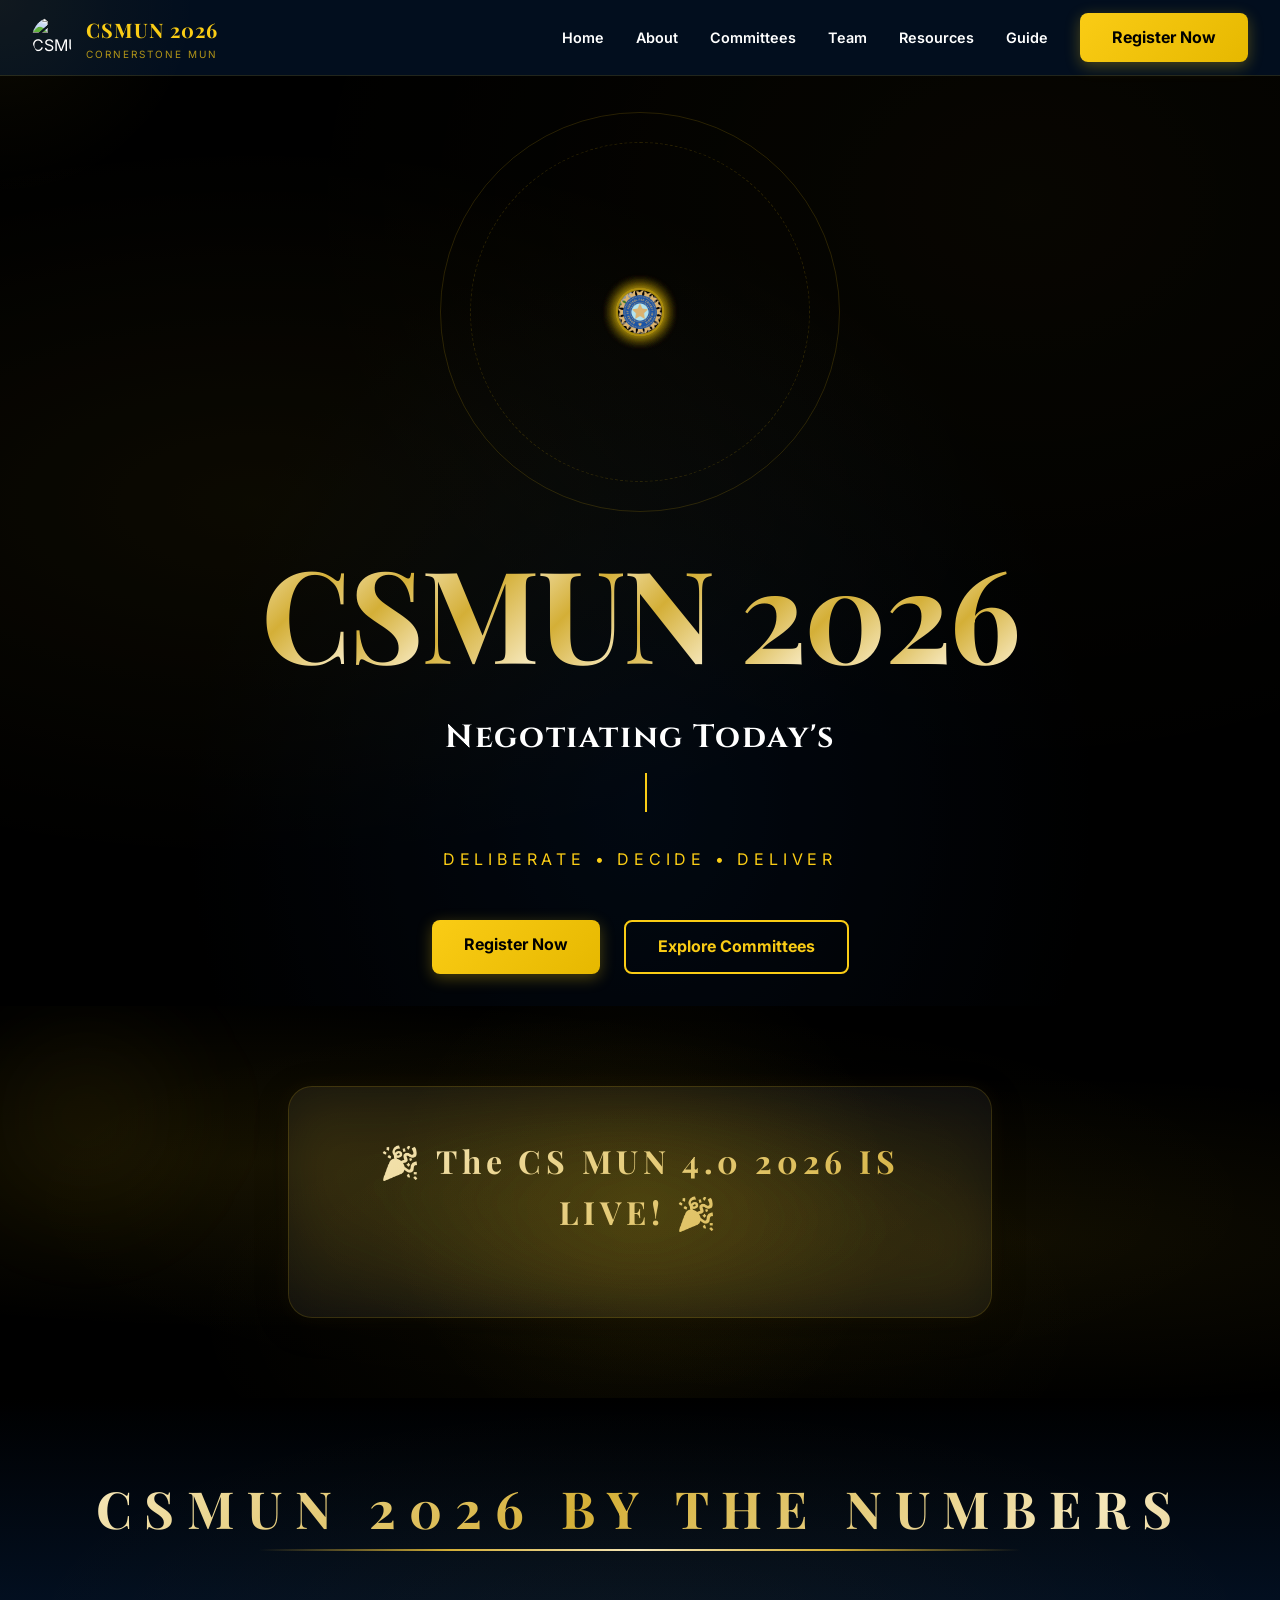
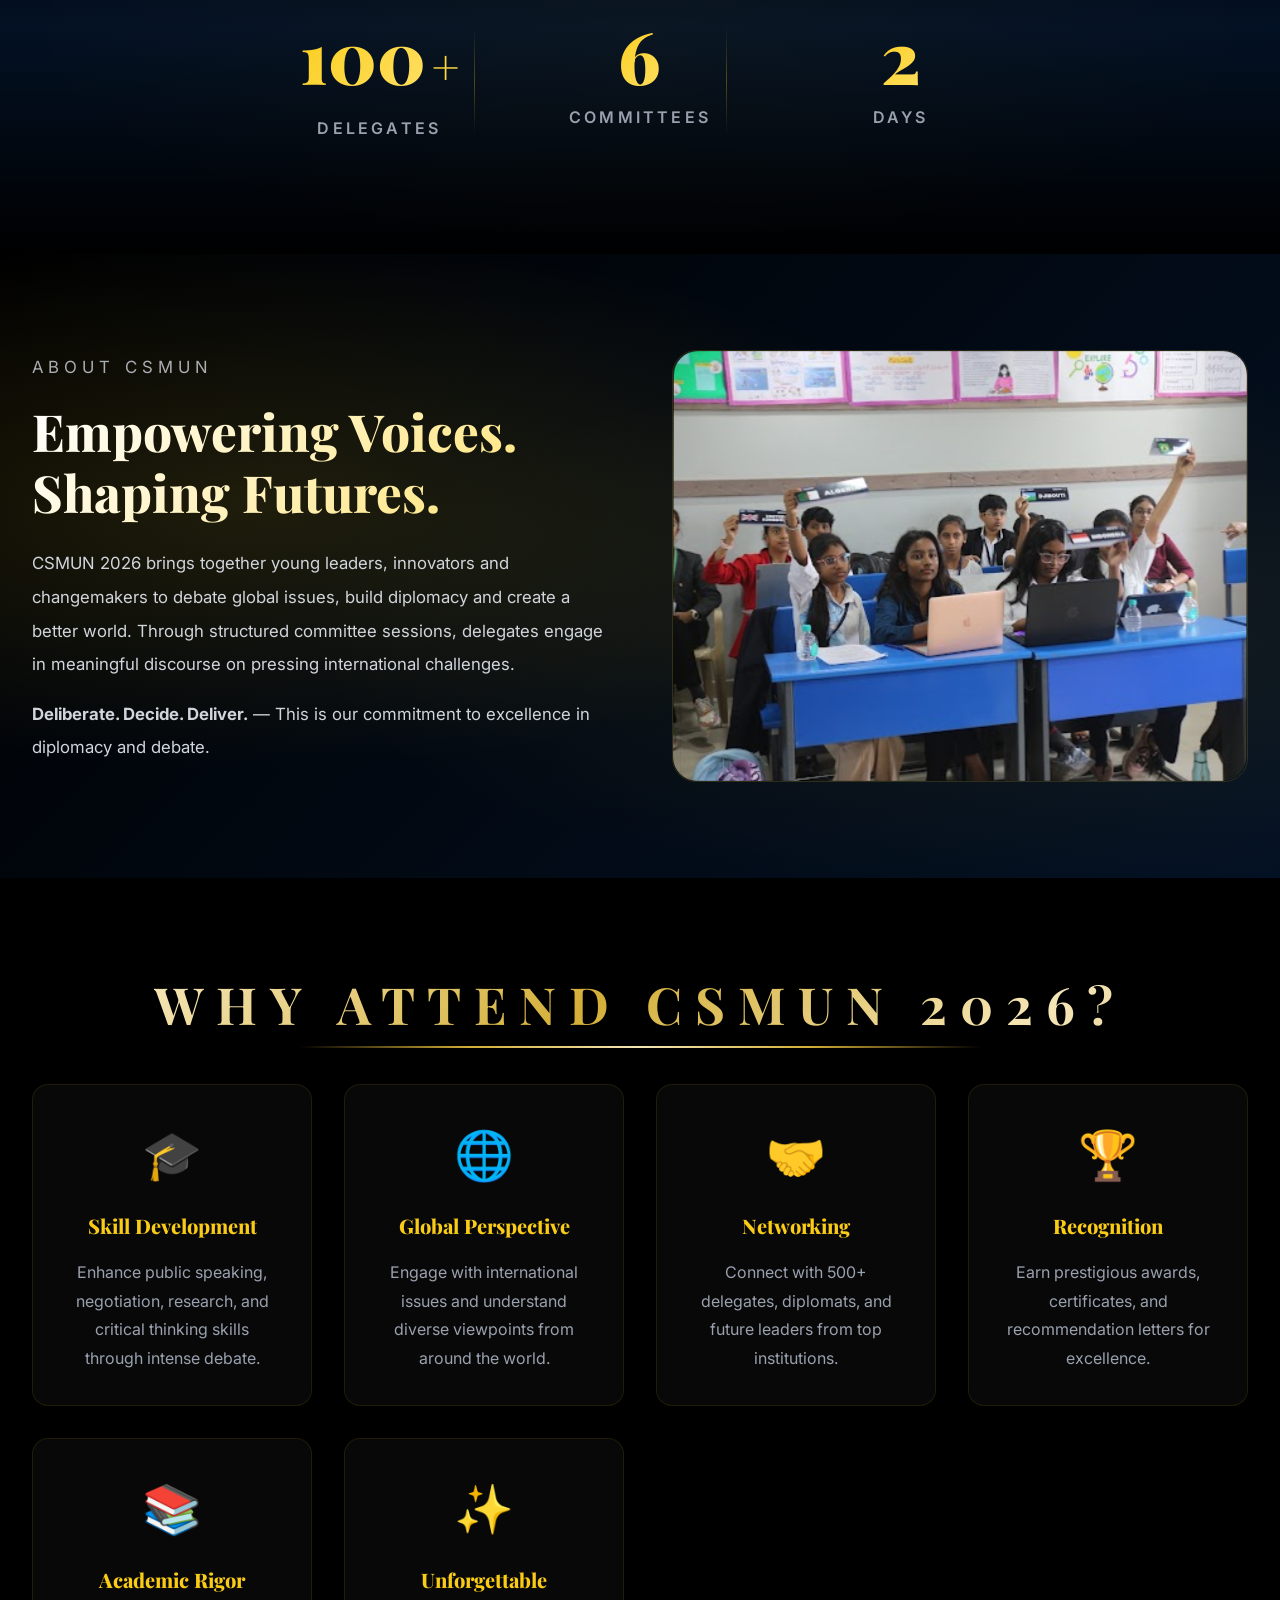
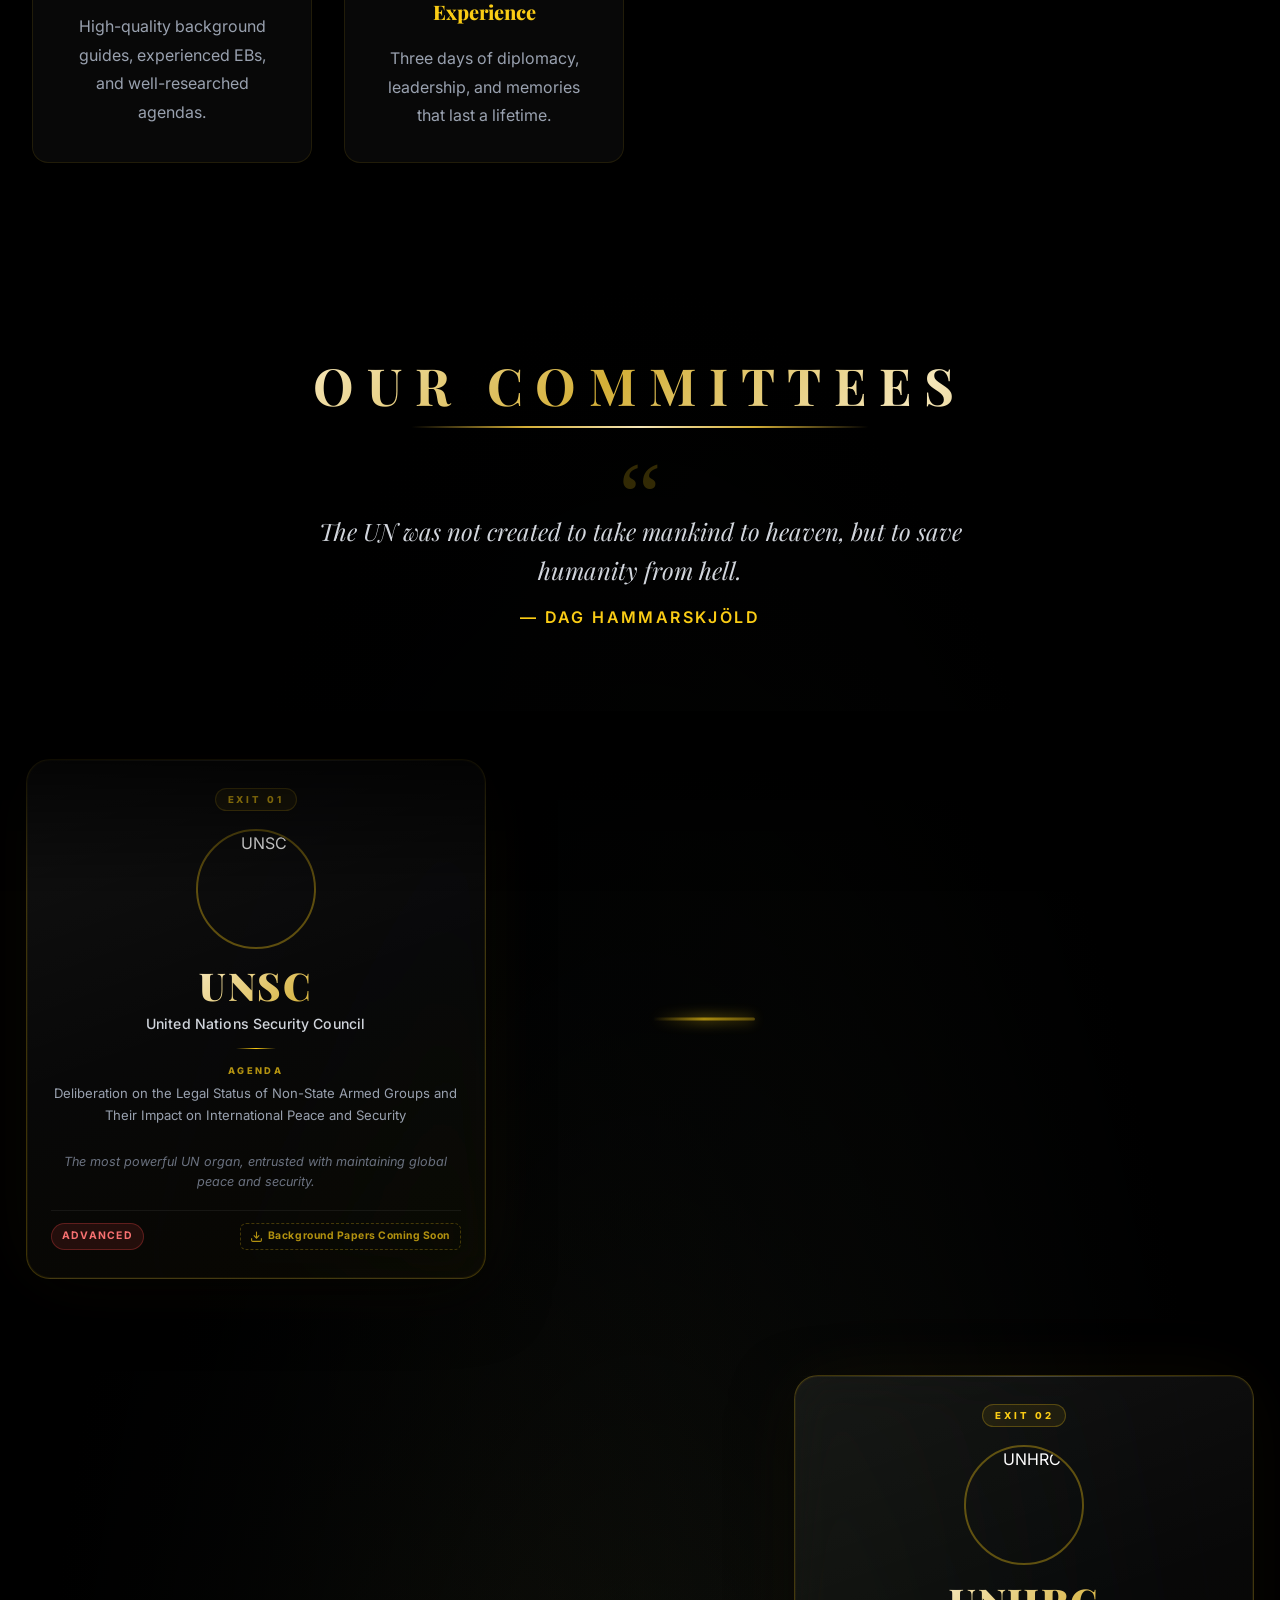
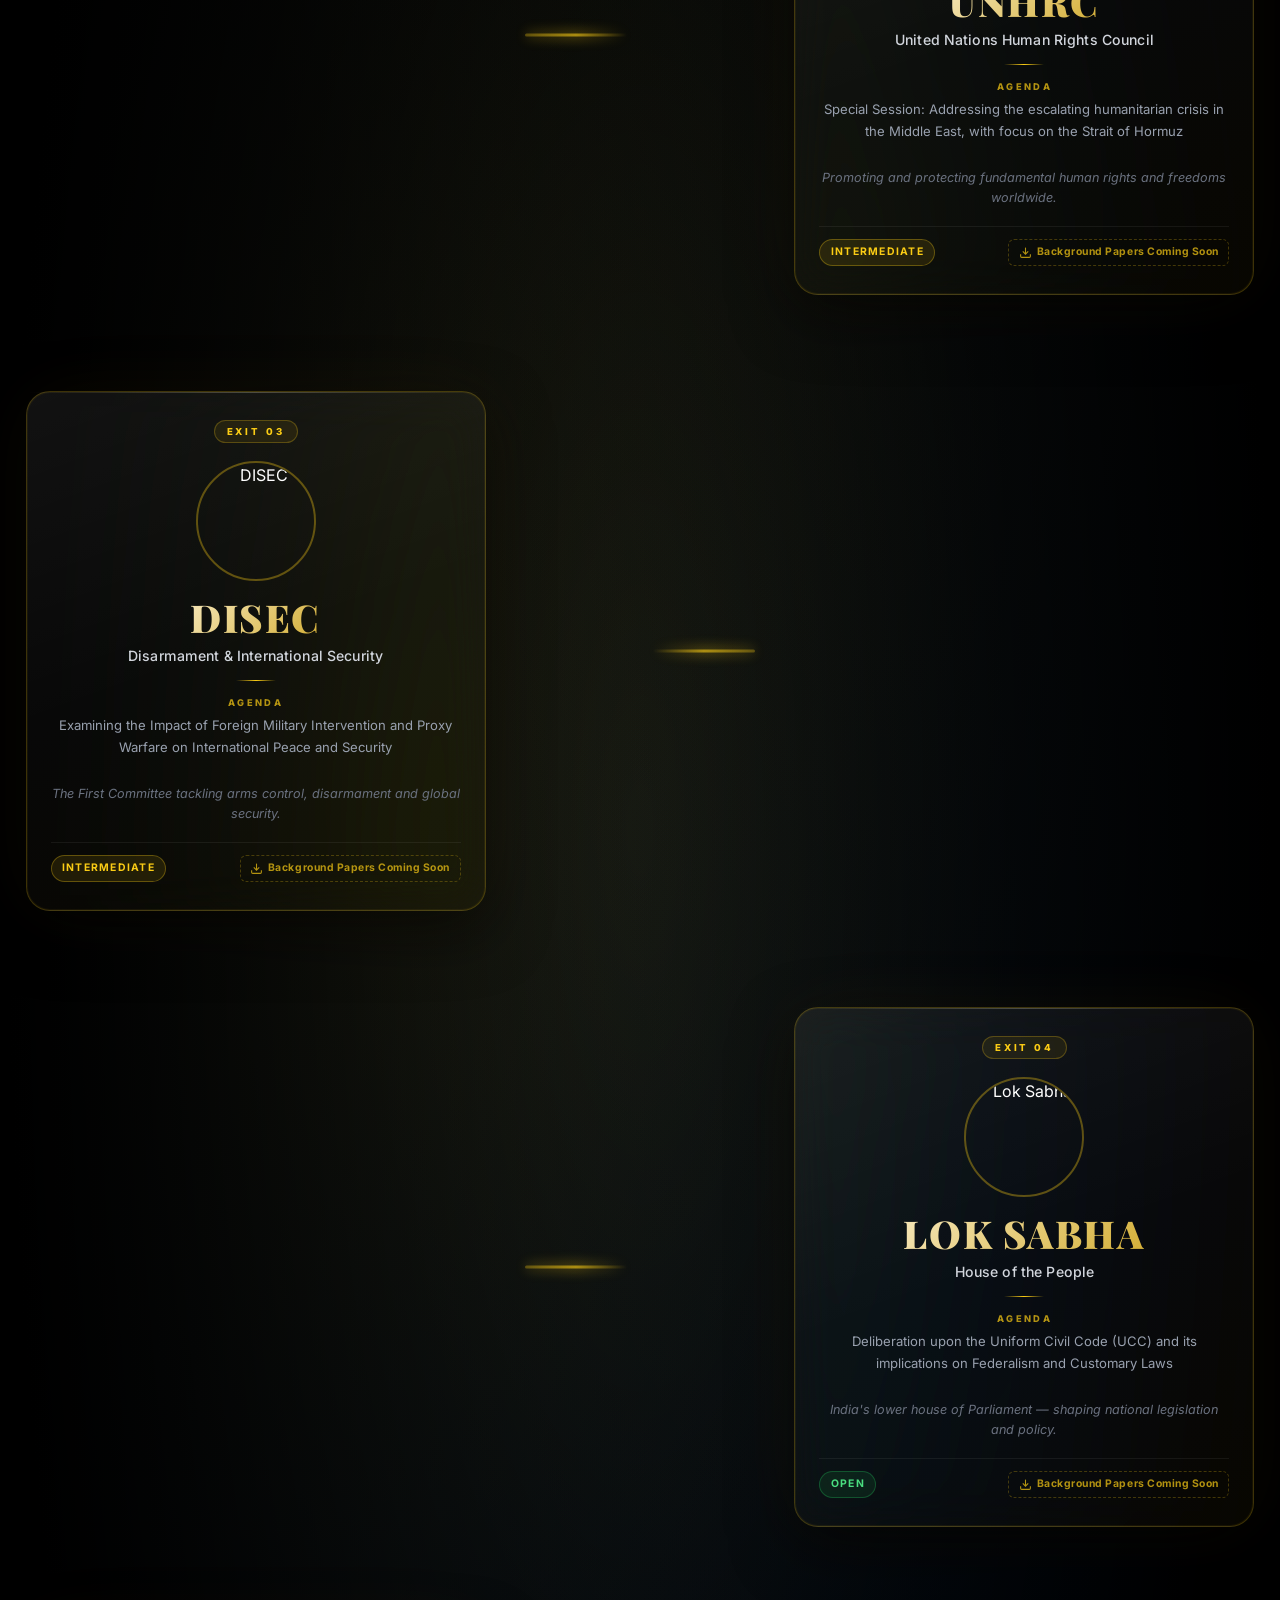
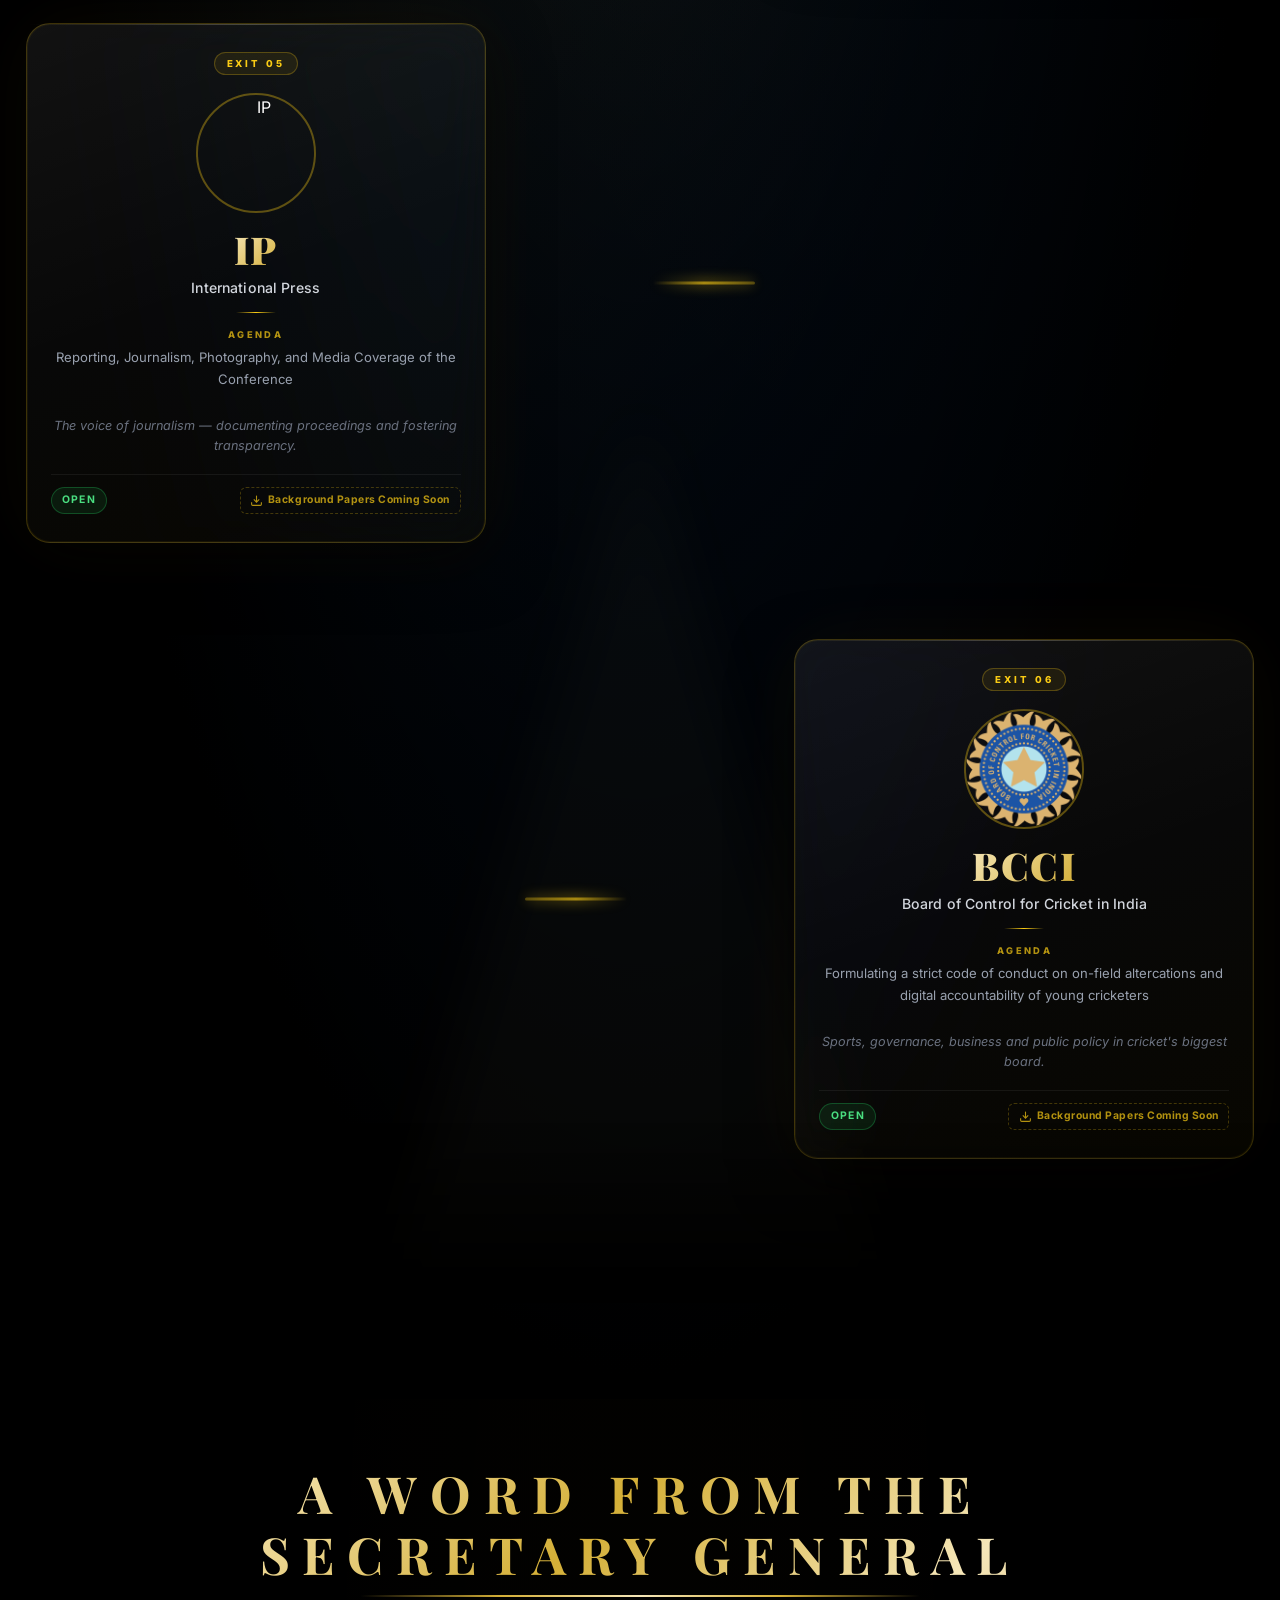
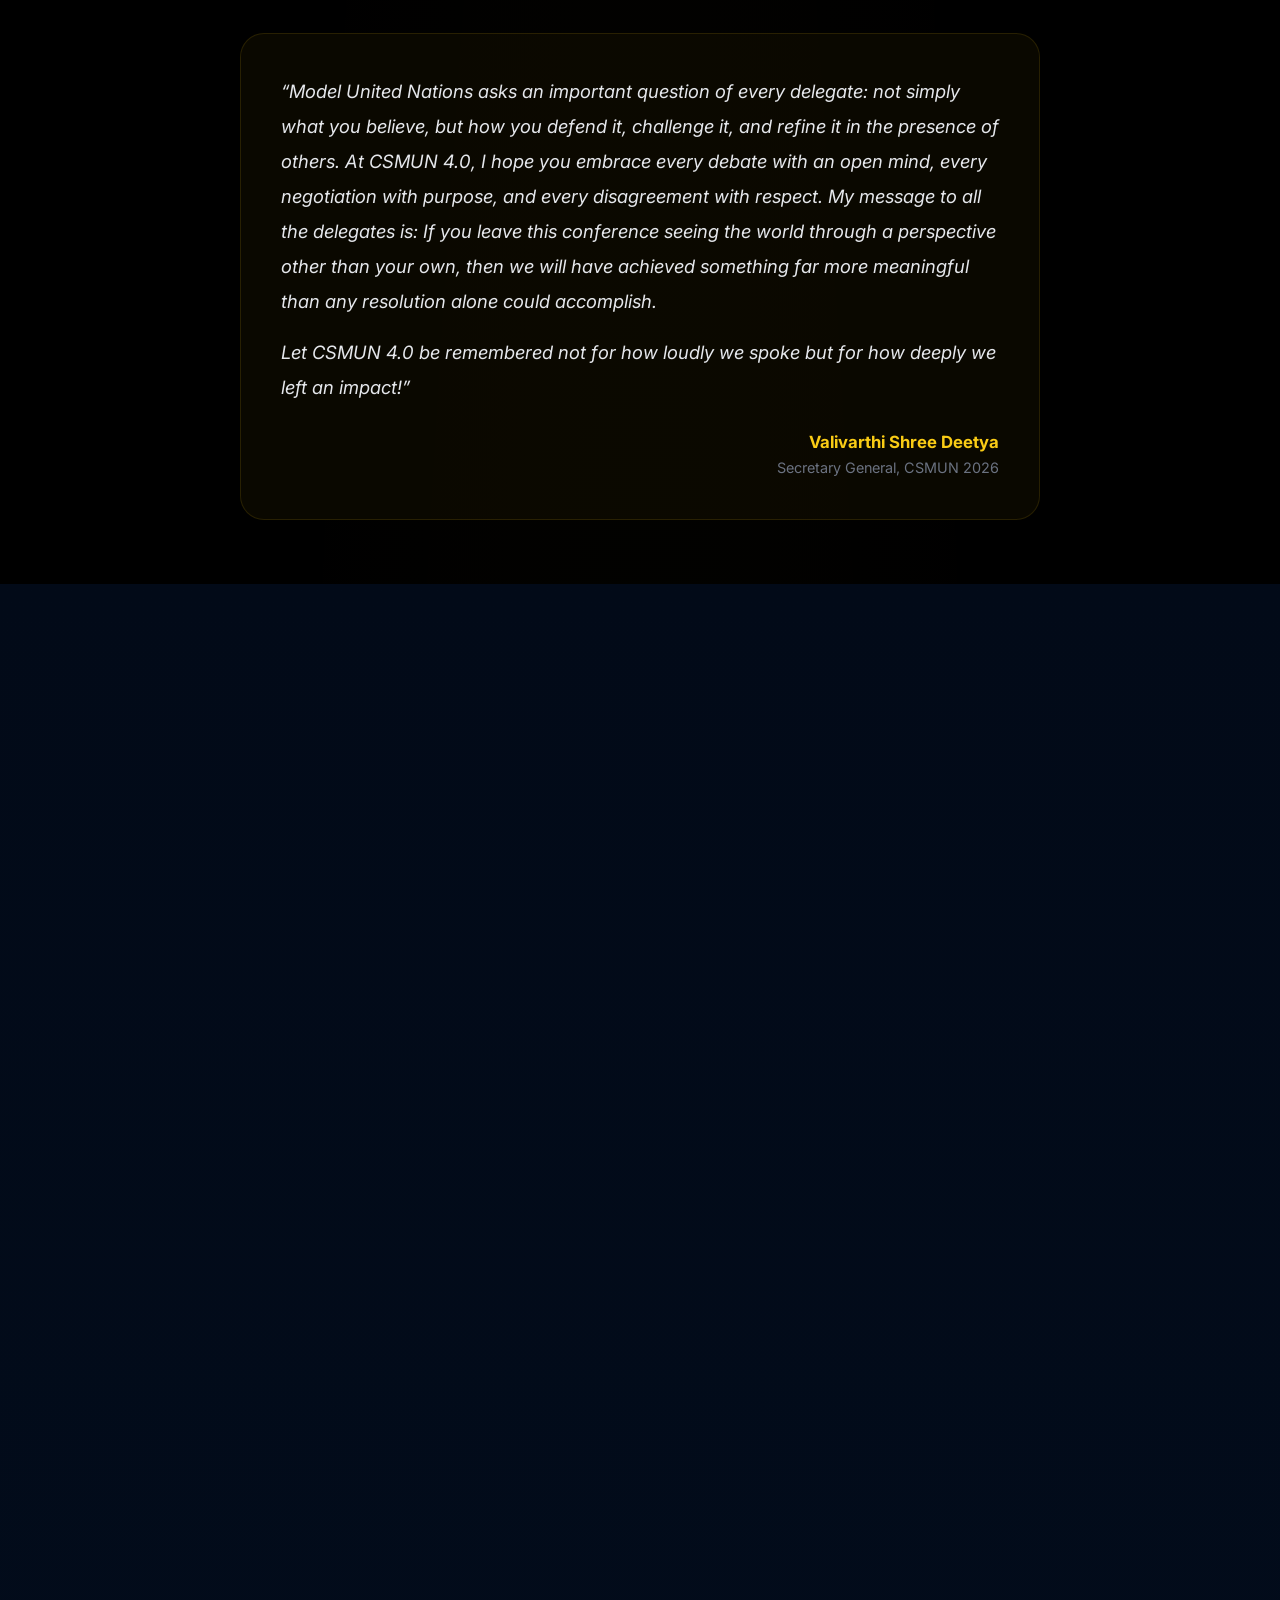
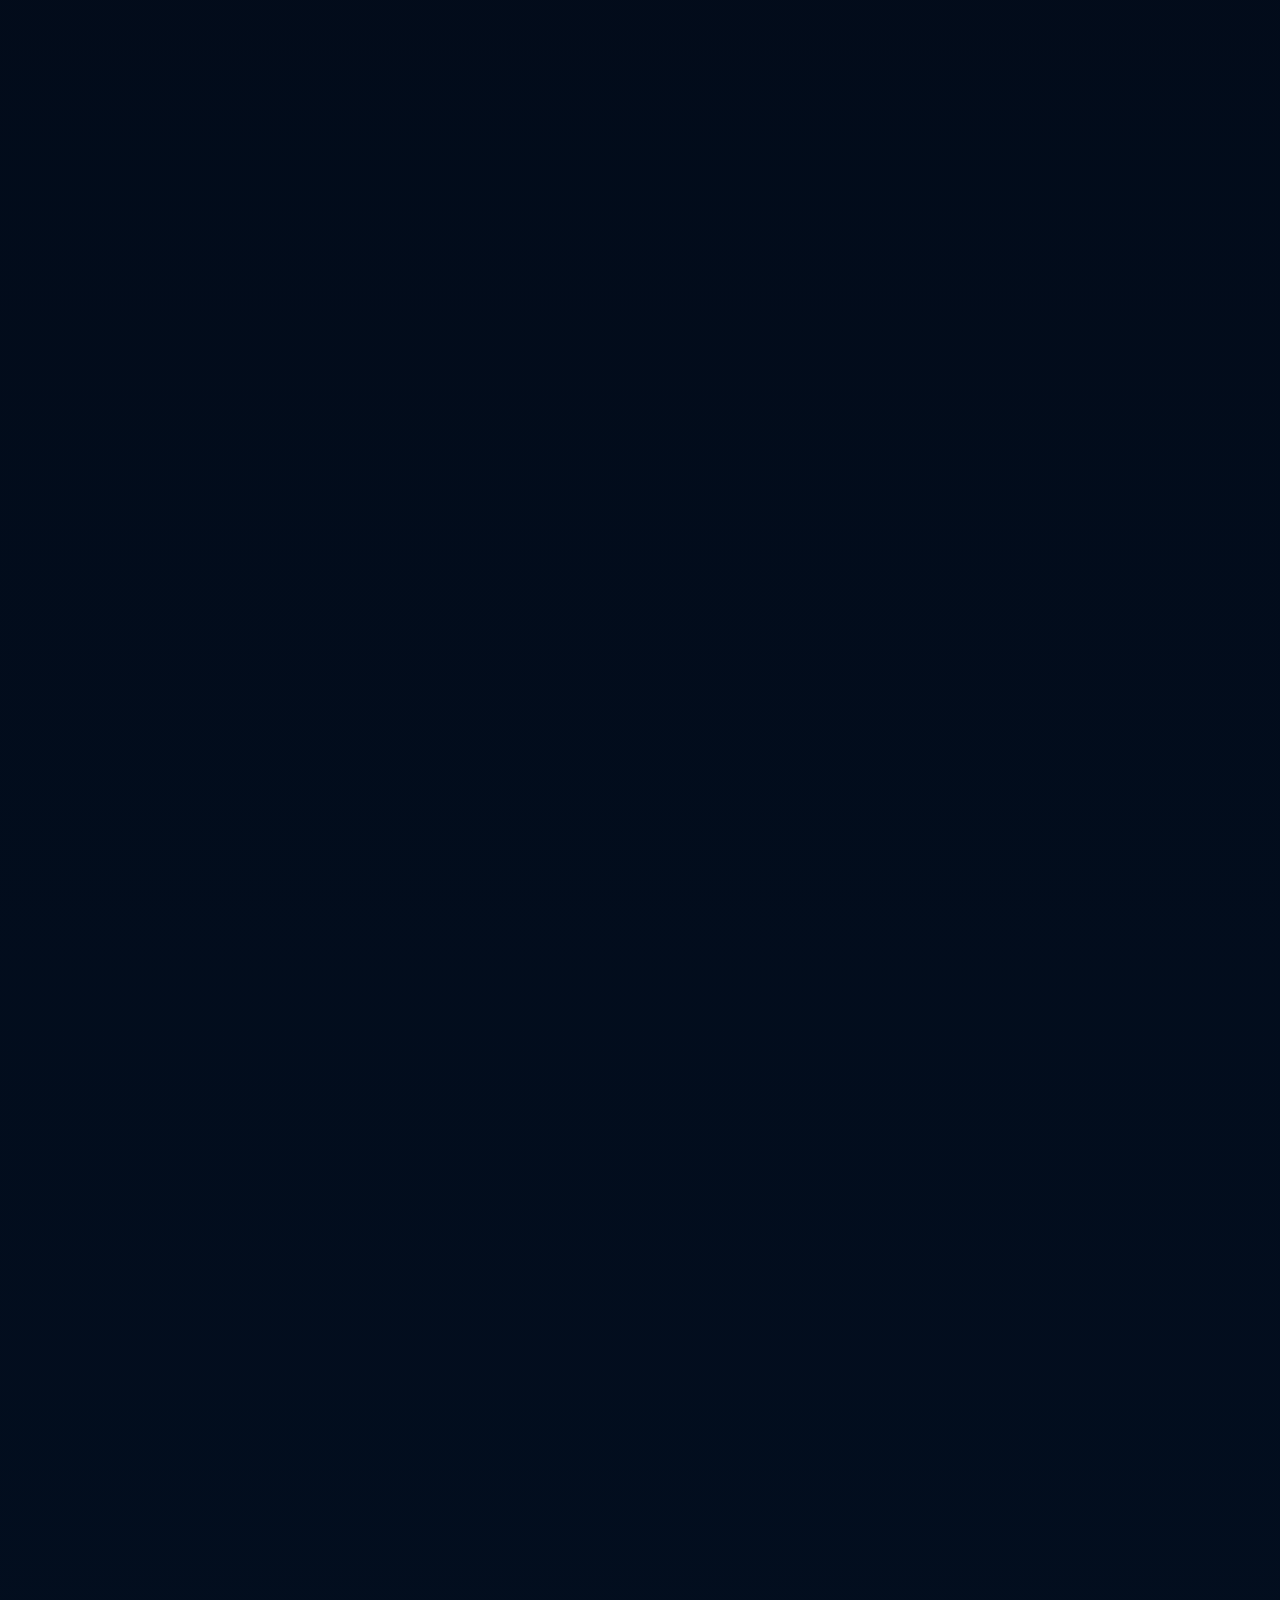
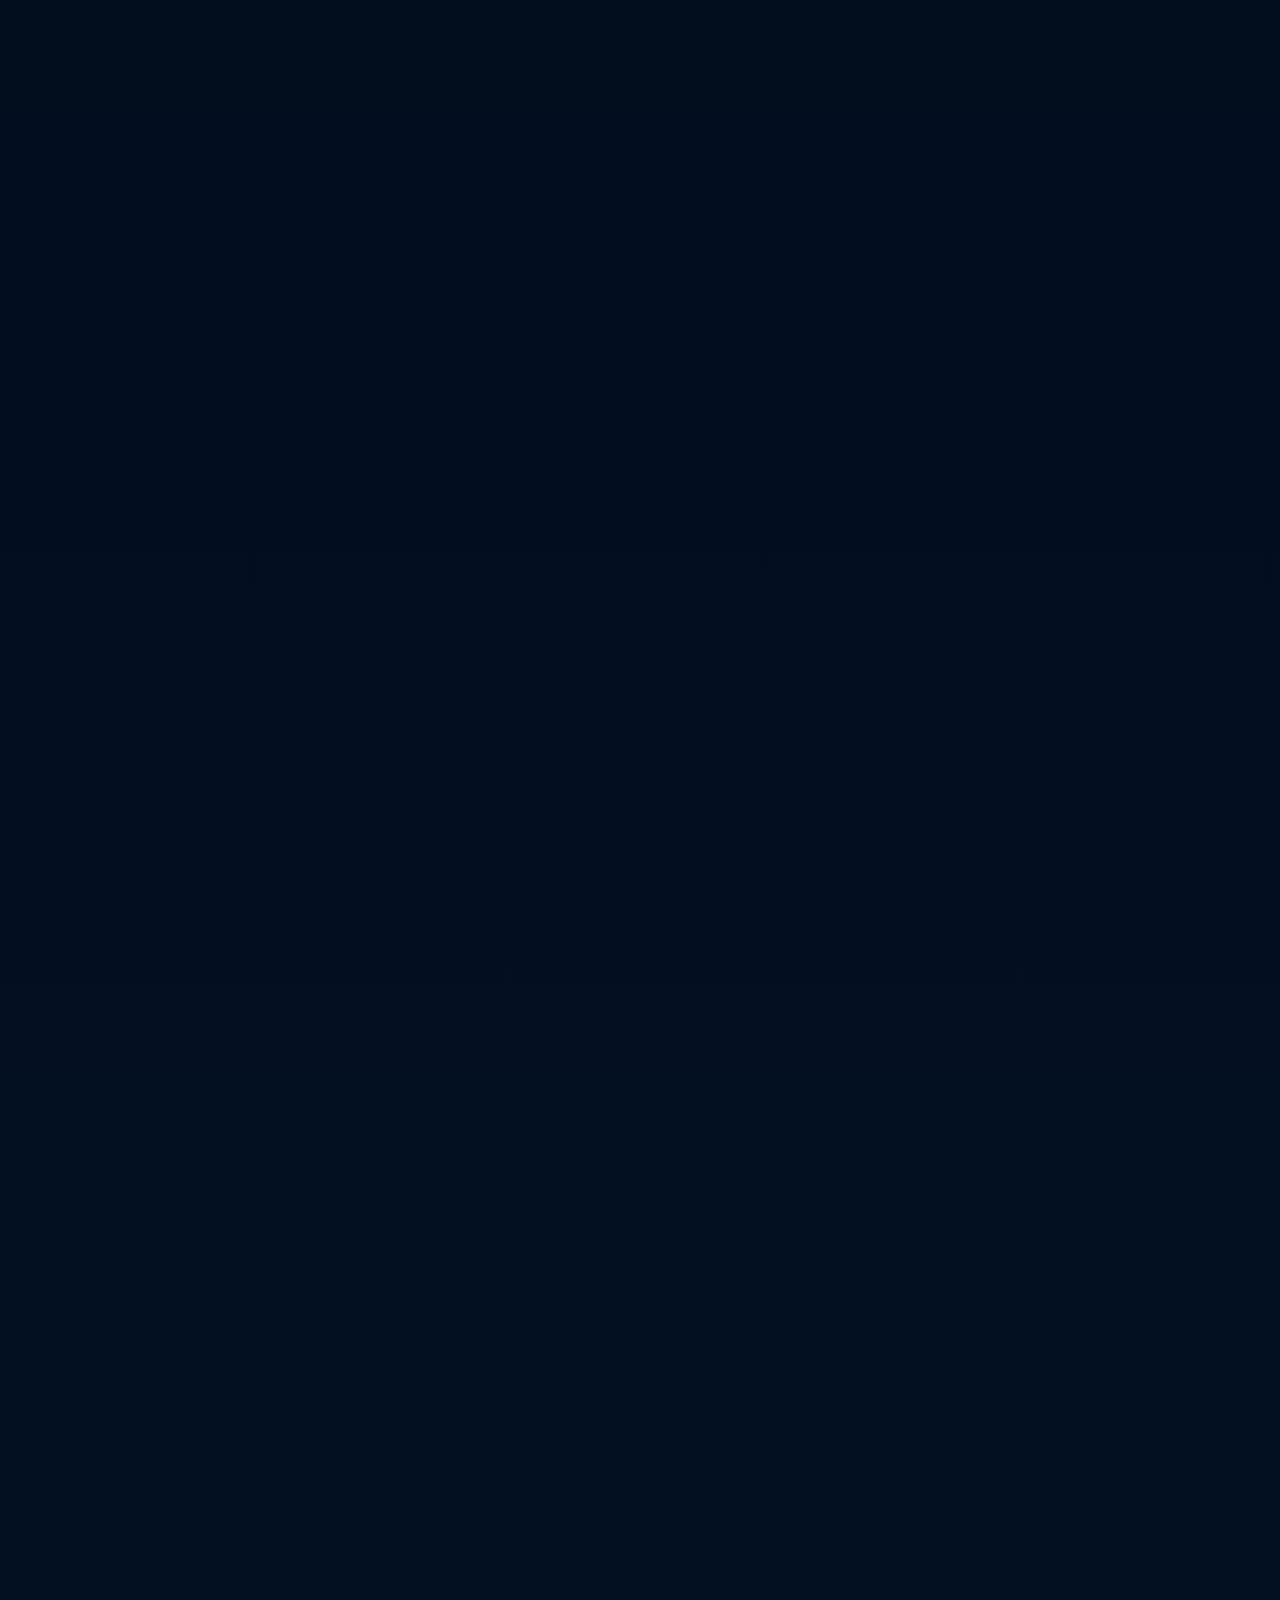
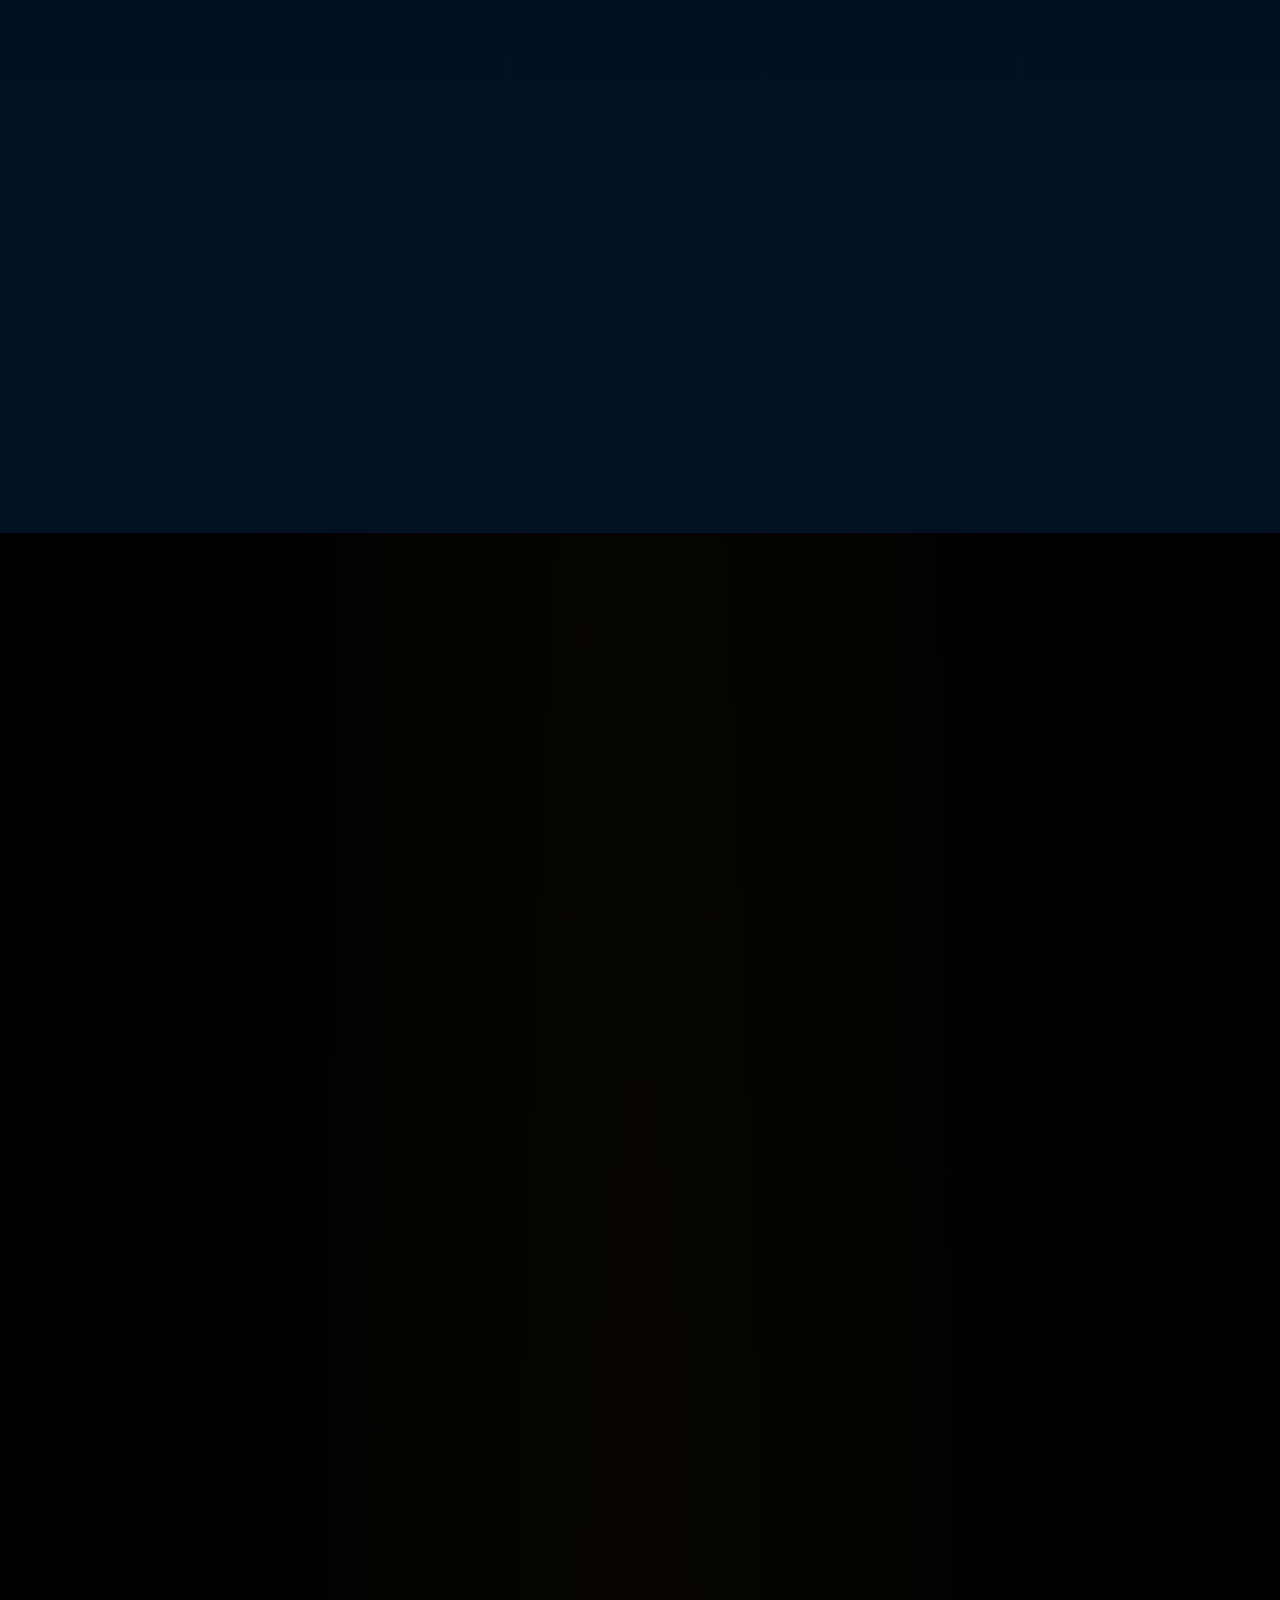
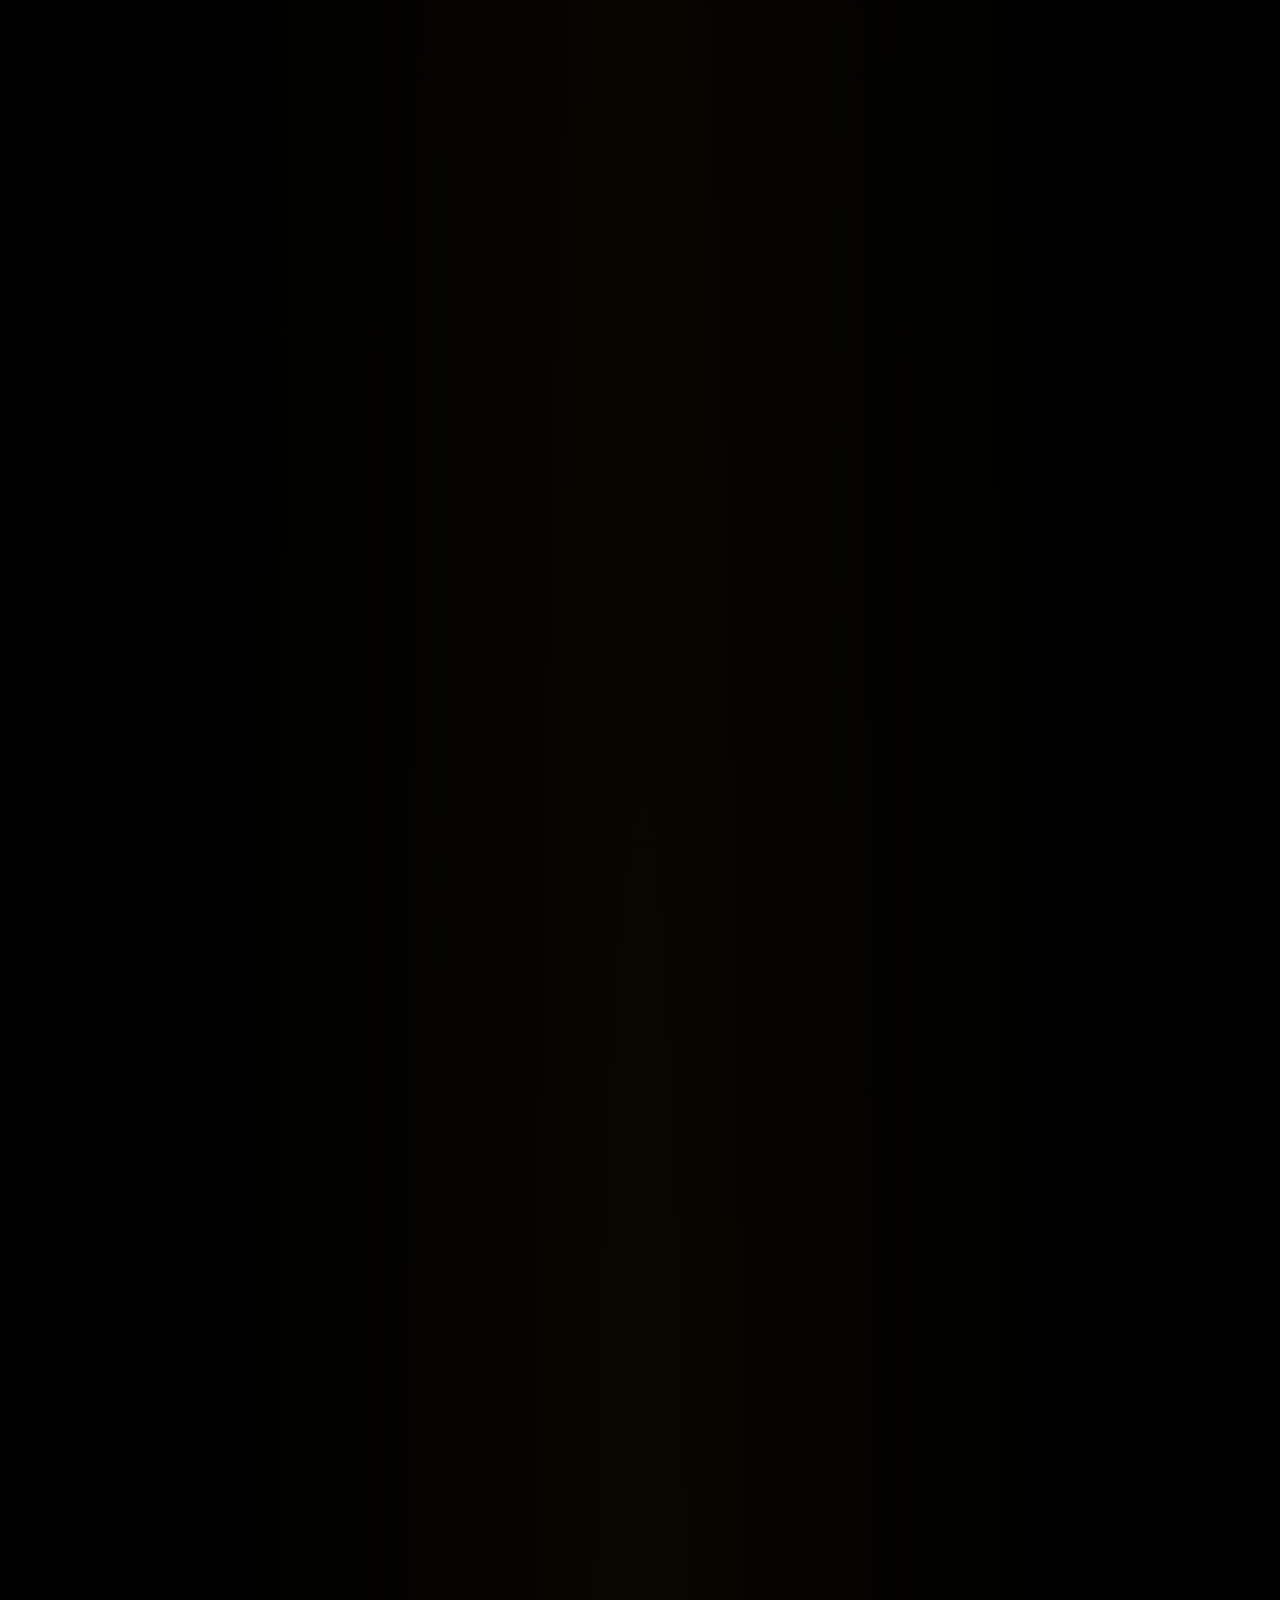
==== commit fb19dc7d: "Restore Register Now buttons linking to register.html (registrations closed page)" ====
--- a/index.html
+++ b/index.html
@@ -88,7 +88,7 @@
                     <a href="guide.html">Guide</a>
                 </div>
 
-                <span class="btn-primary nav-cta" style="cursor:default;opacity:0.6;">Registrations Closed</span>
+                <a href="register.html" class="btn-primary nav-cta">Register Now</a>
             </div>
 
             <button class="hamburger" id="hamburger" aria-label="Toggle menu">
@@ -132,7 +132,8 @@
  </div>
             <p class="hero-subtitle-bottom">DELIBERATE • DECIDE • DELIVER</p>
             <div class="hero-buttons">
-                <a href="#committees" class="btn-primary">Explore Committees</a>
+                <a href="register.html" class="btn-primary">Register Now</a>
+                <a href="#committees" class="btn-secondary">Explore Committees</a>
             </div>
         </div>
     </section>
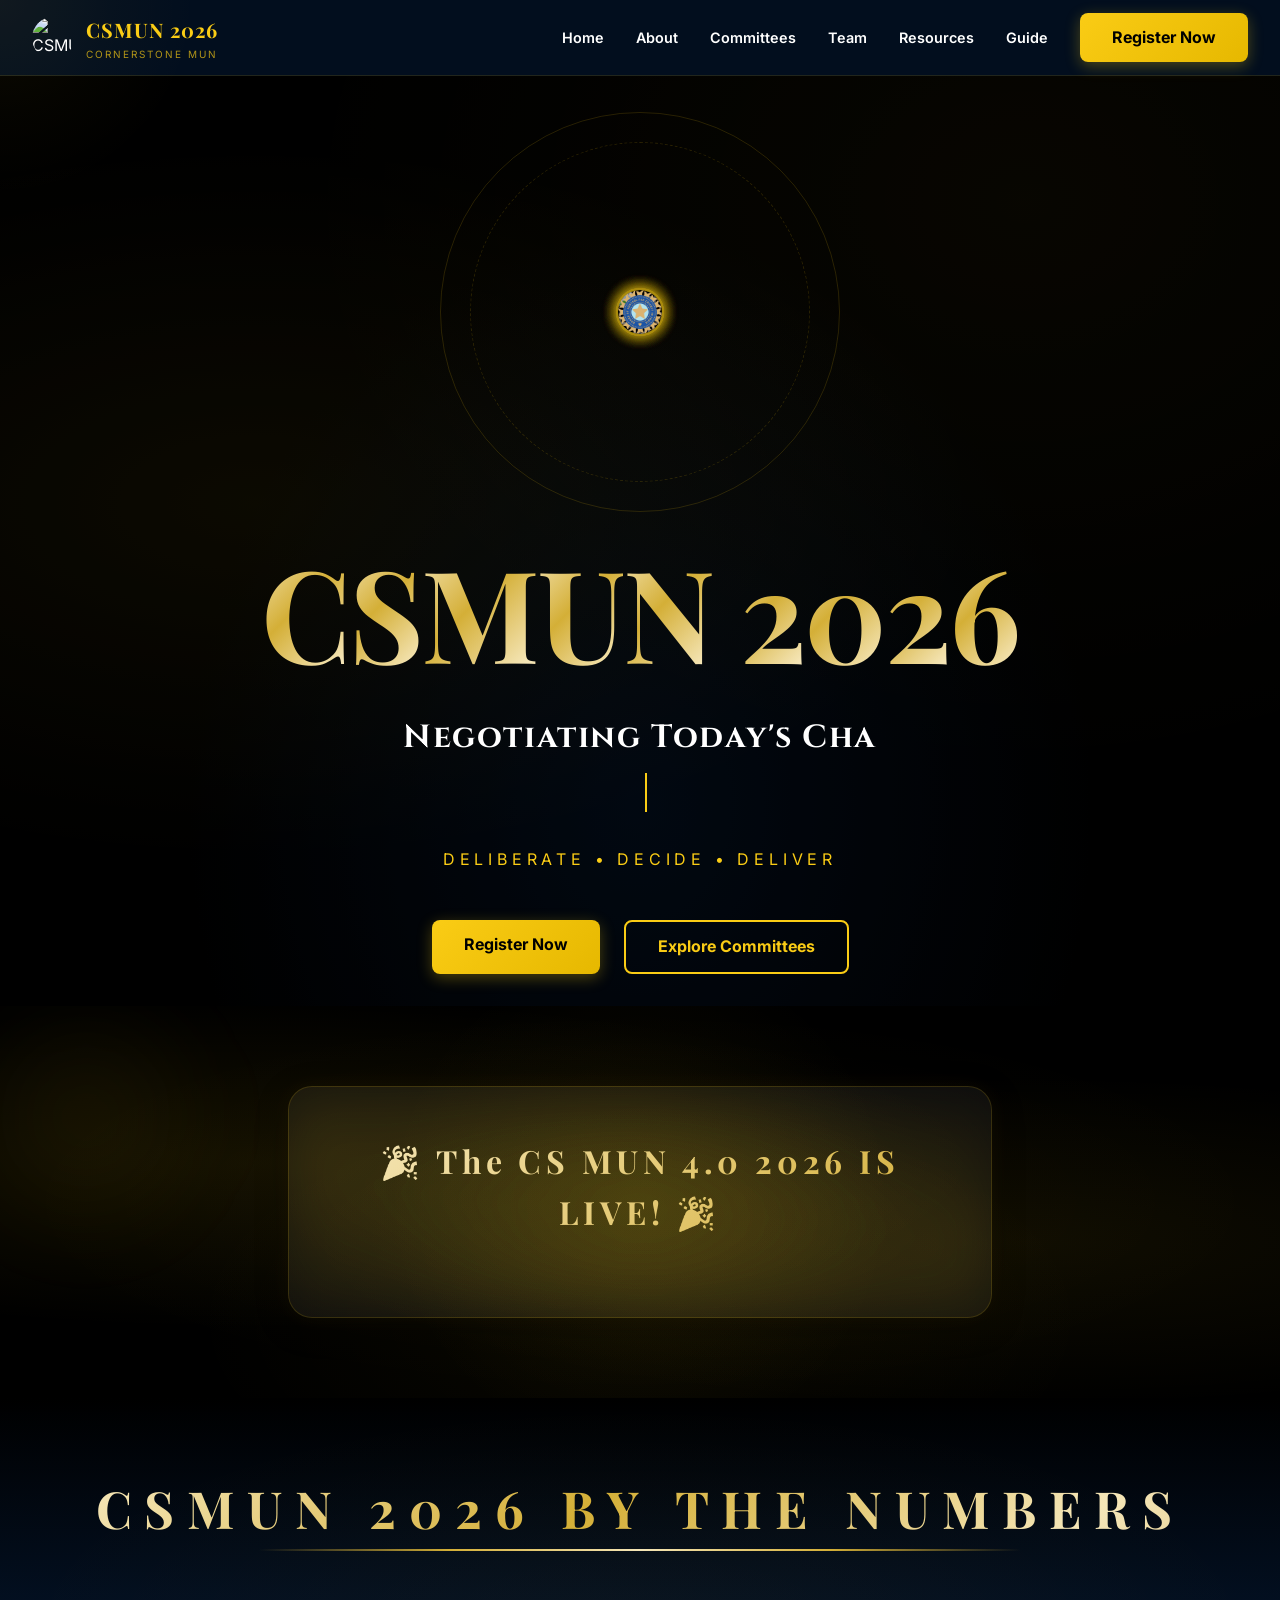
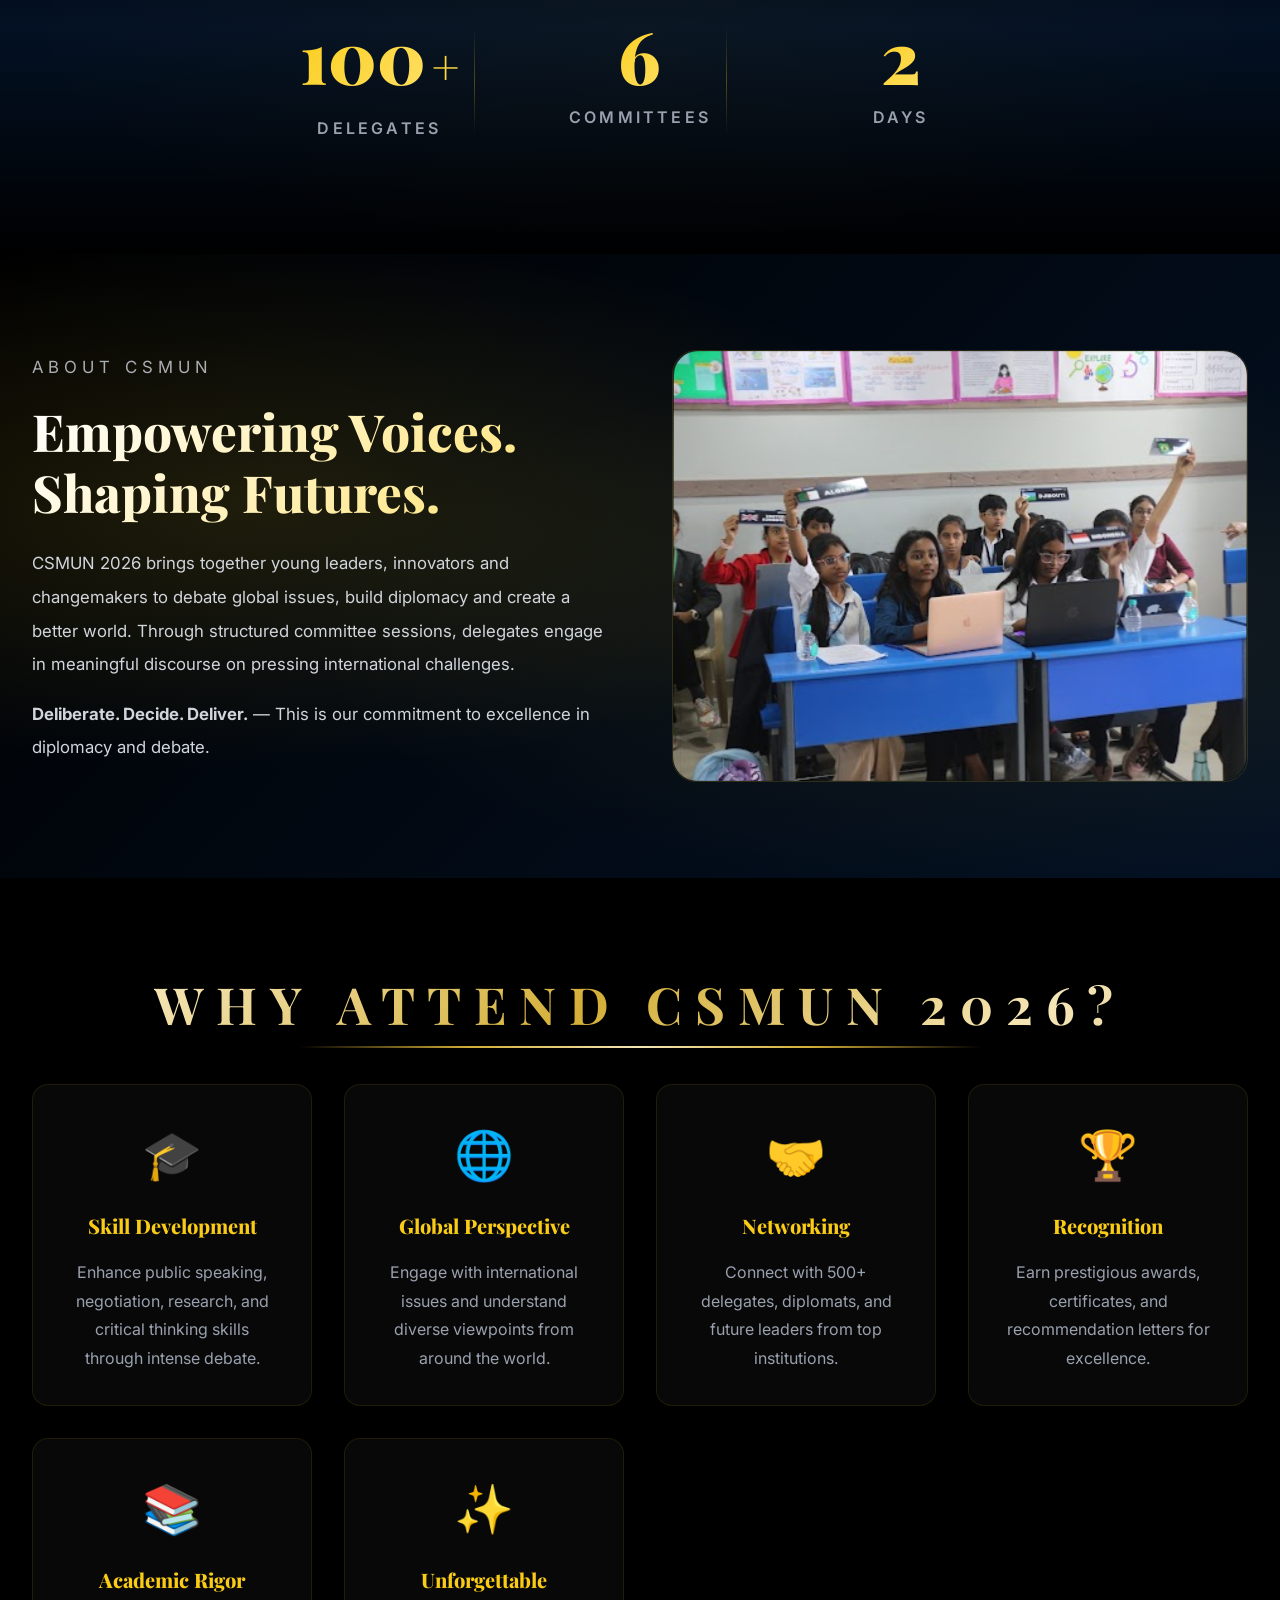
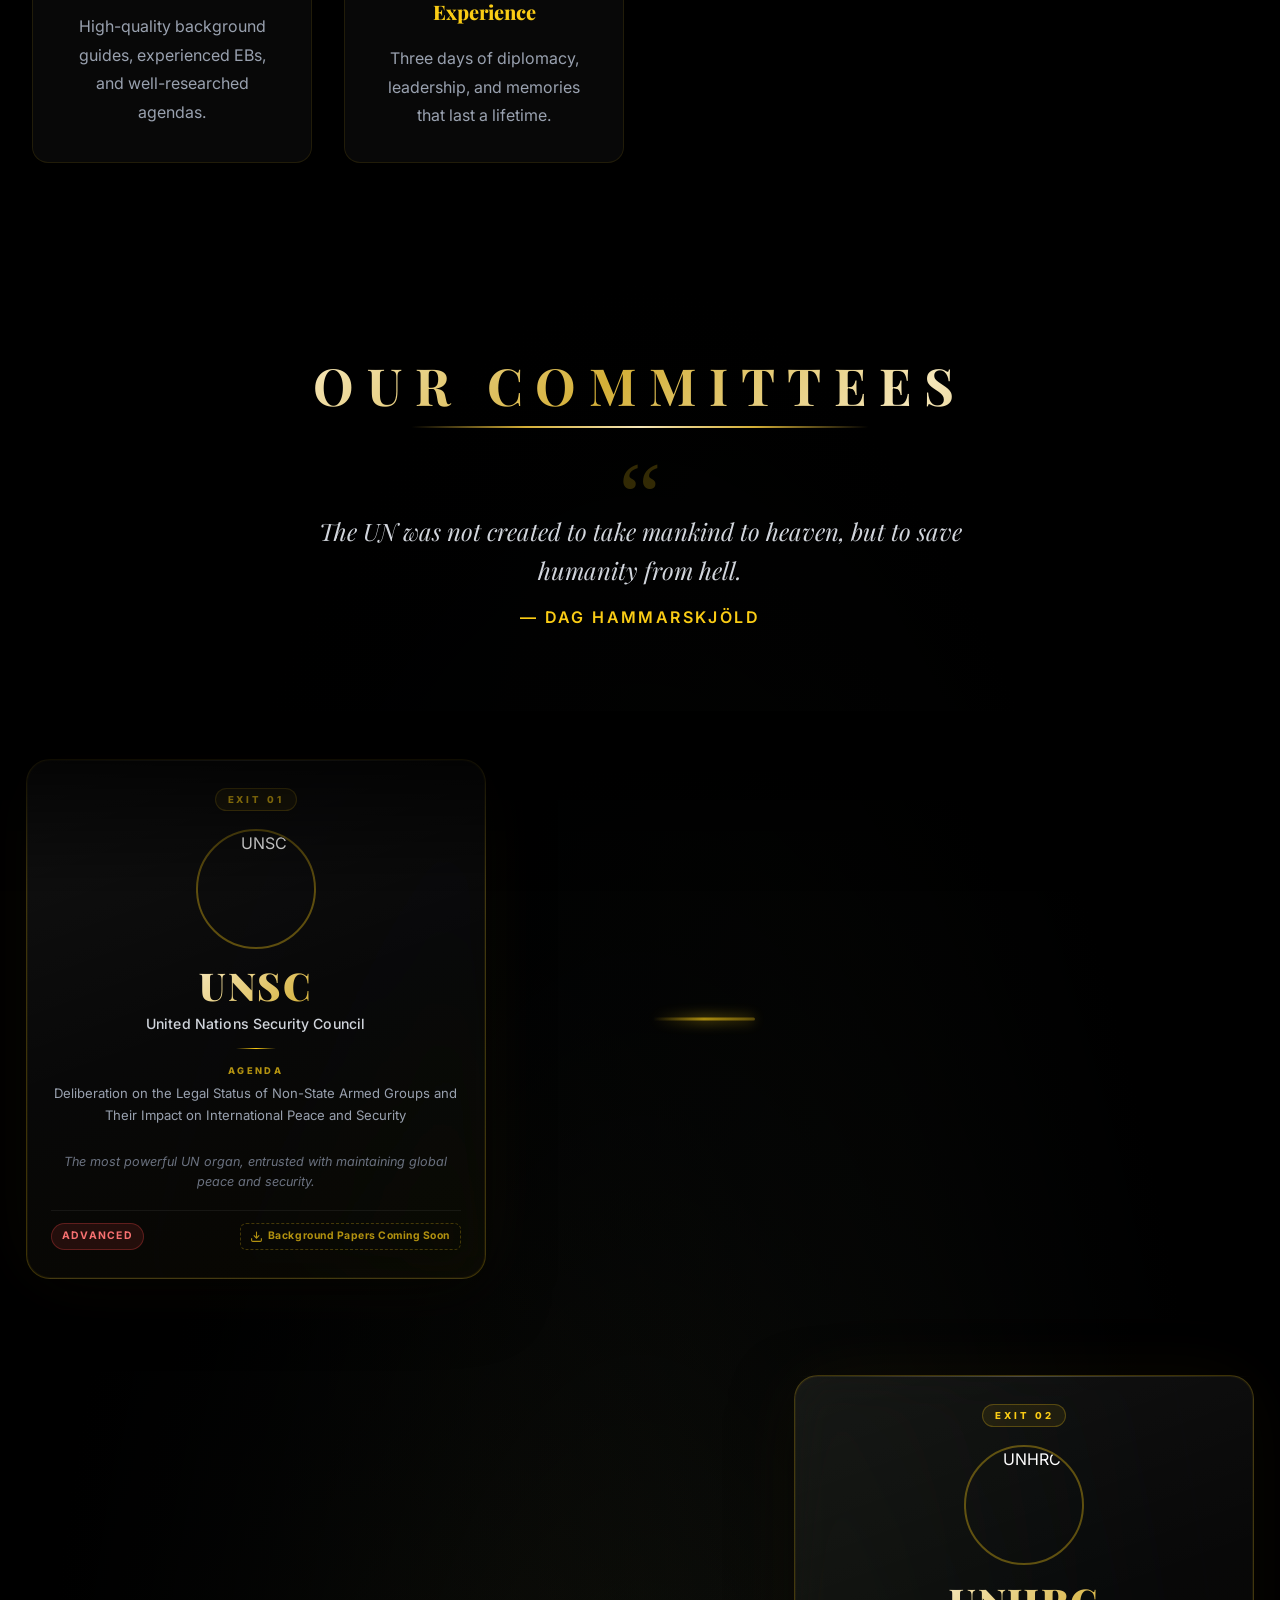
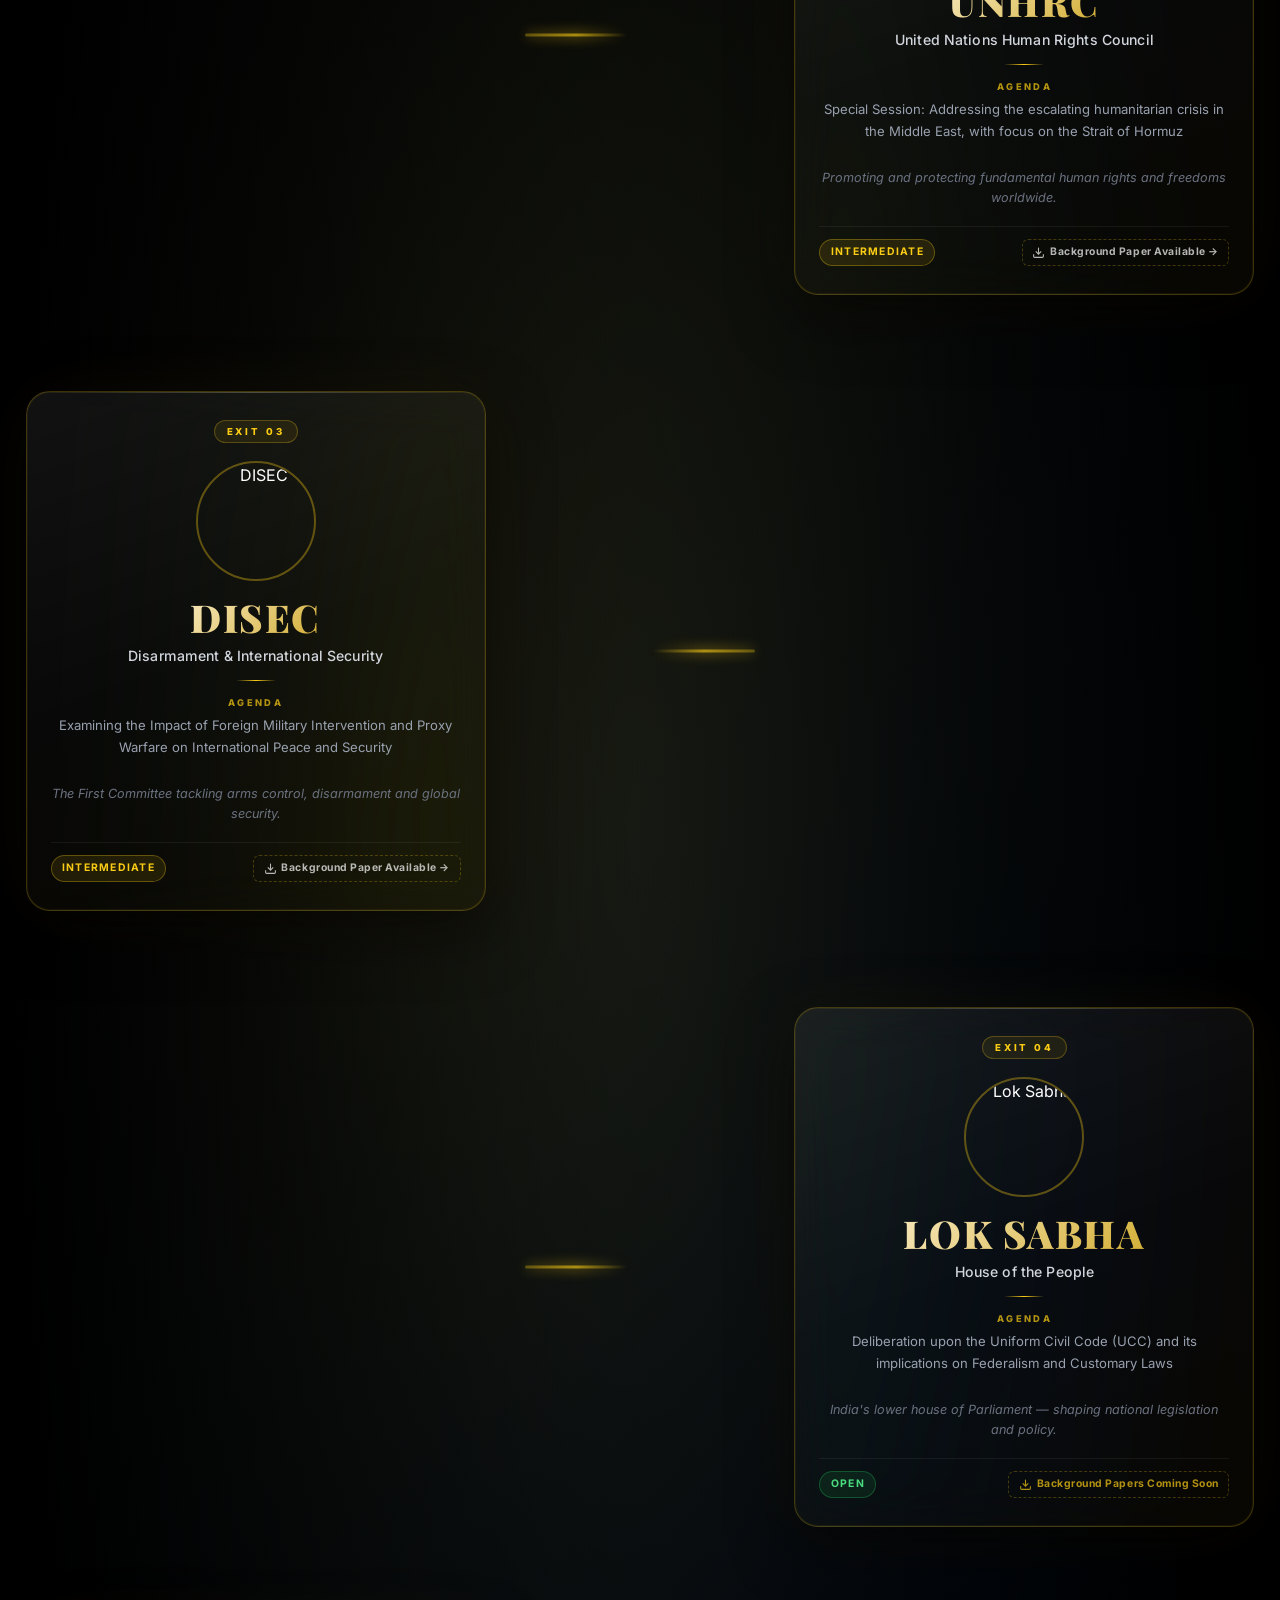
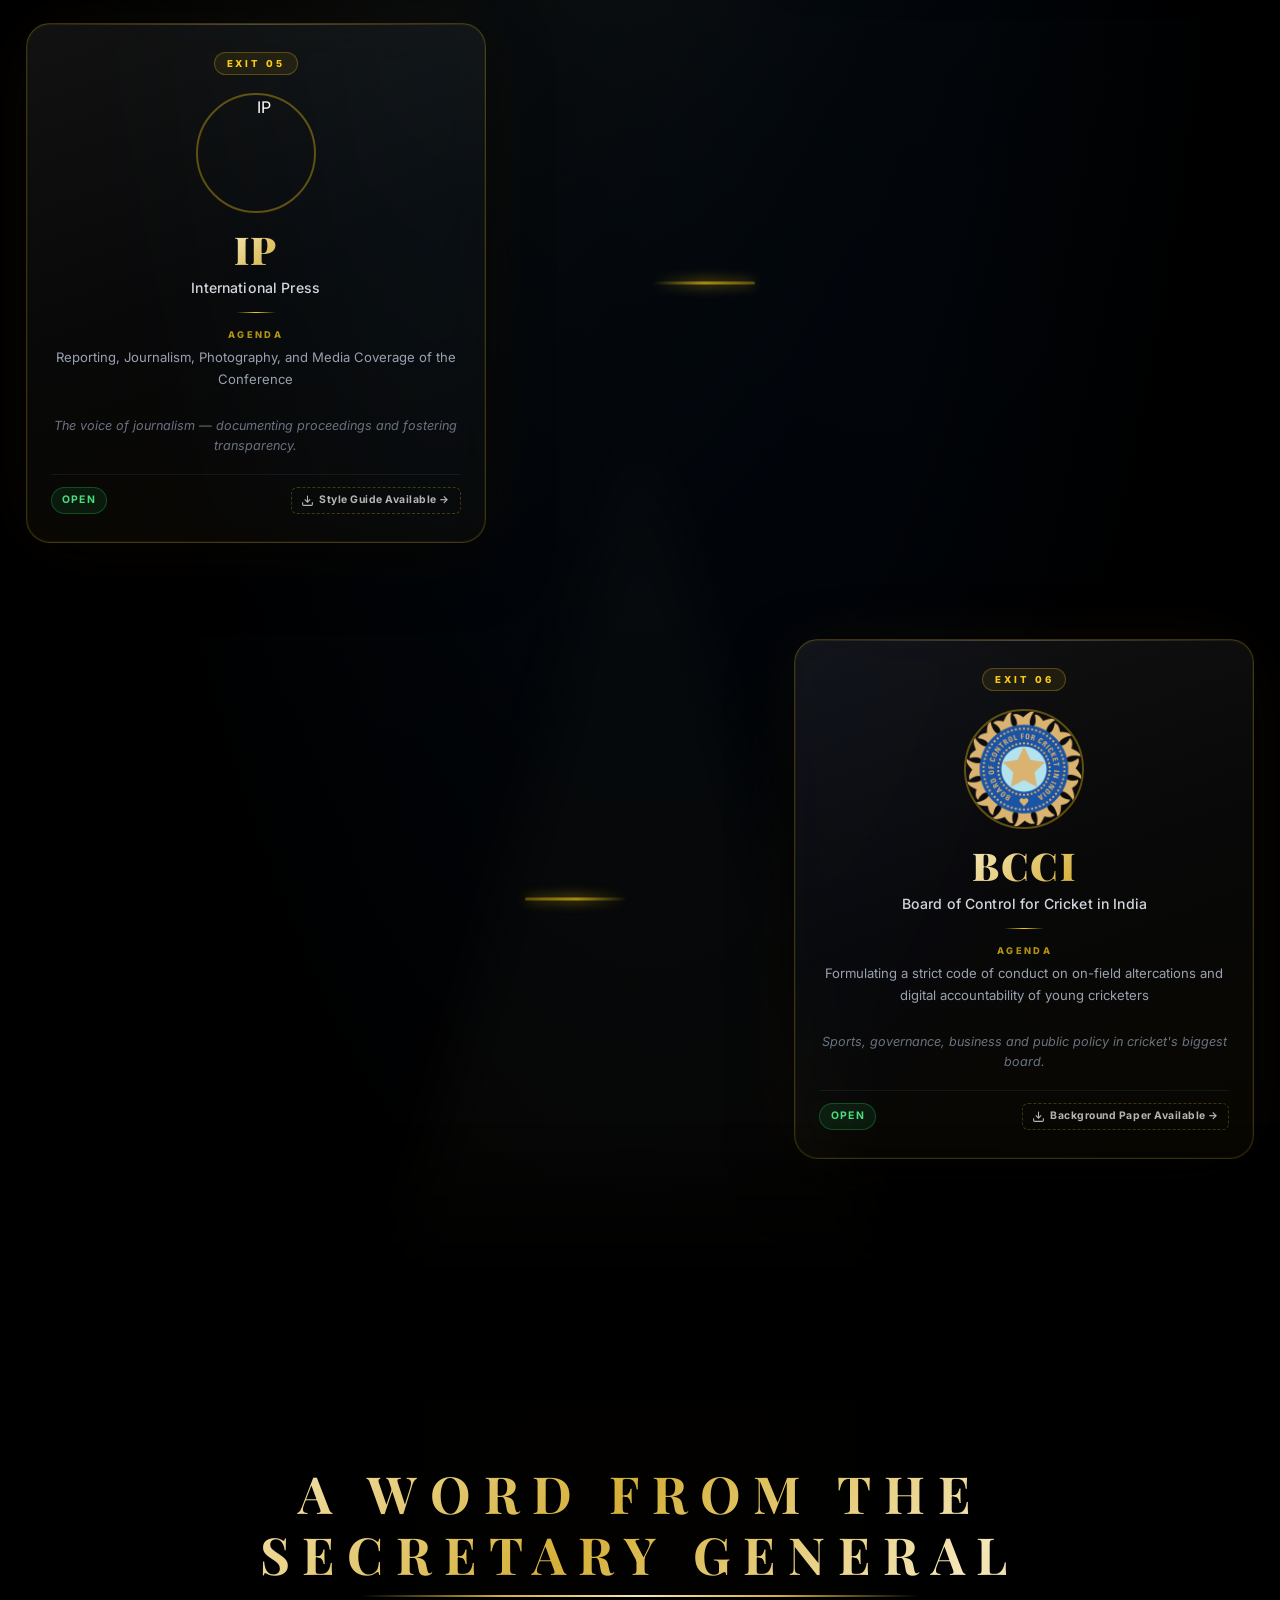
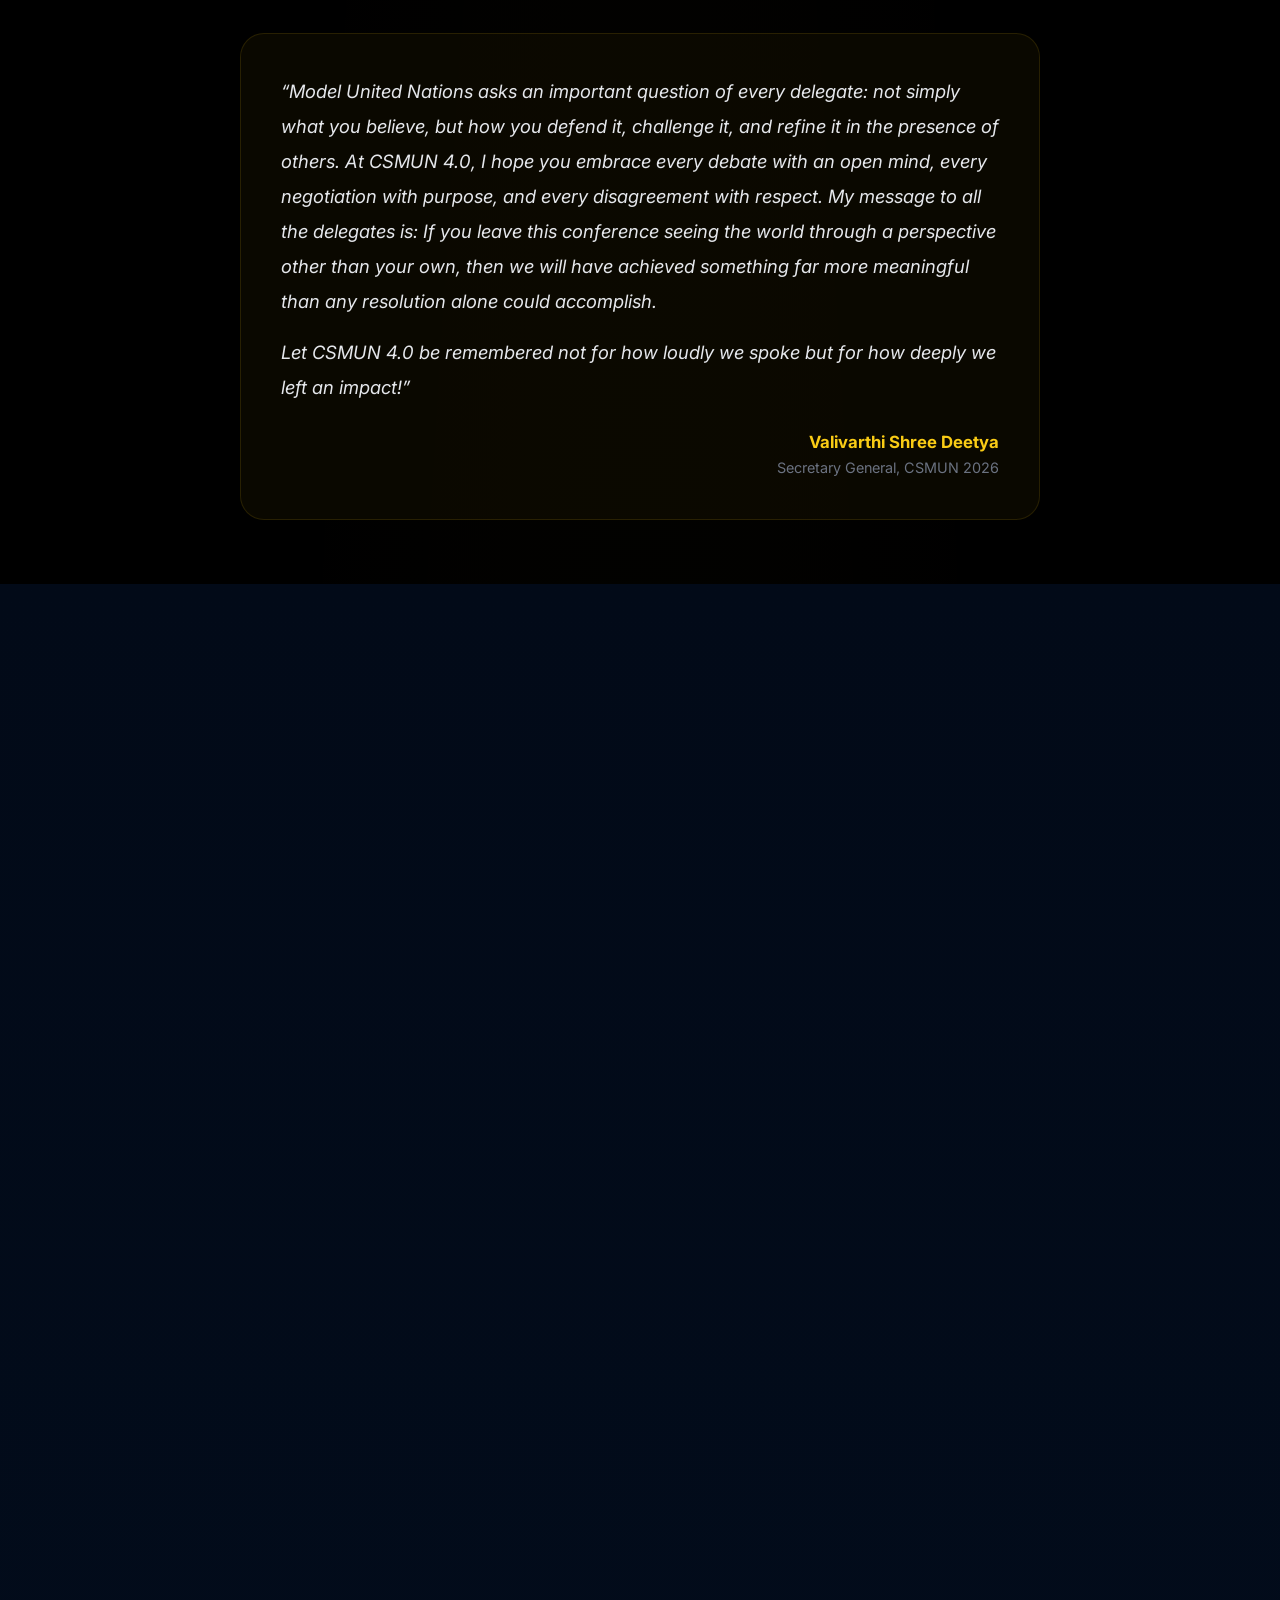
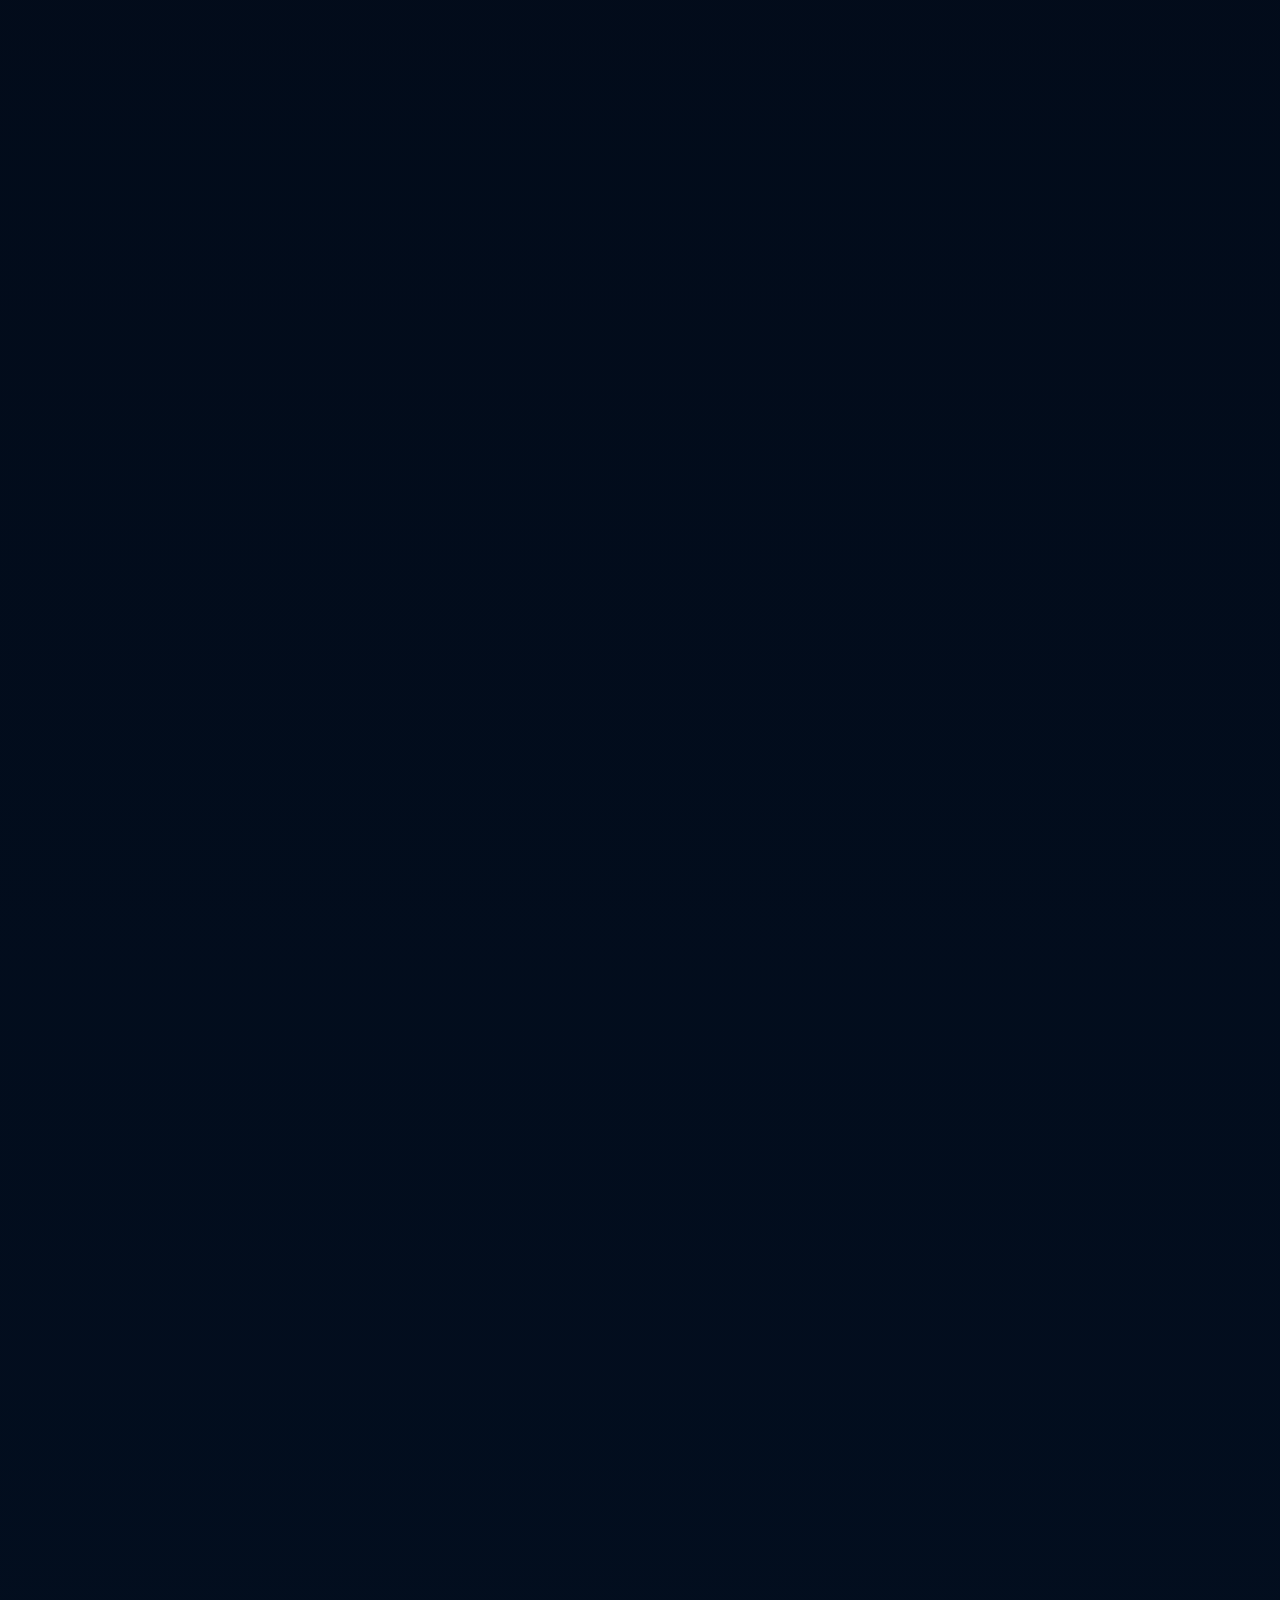
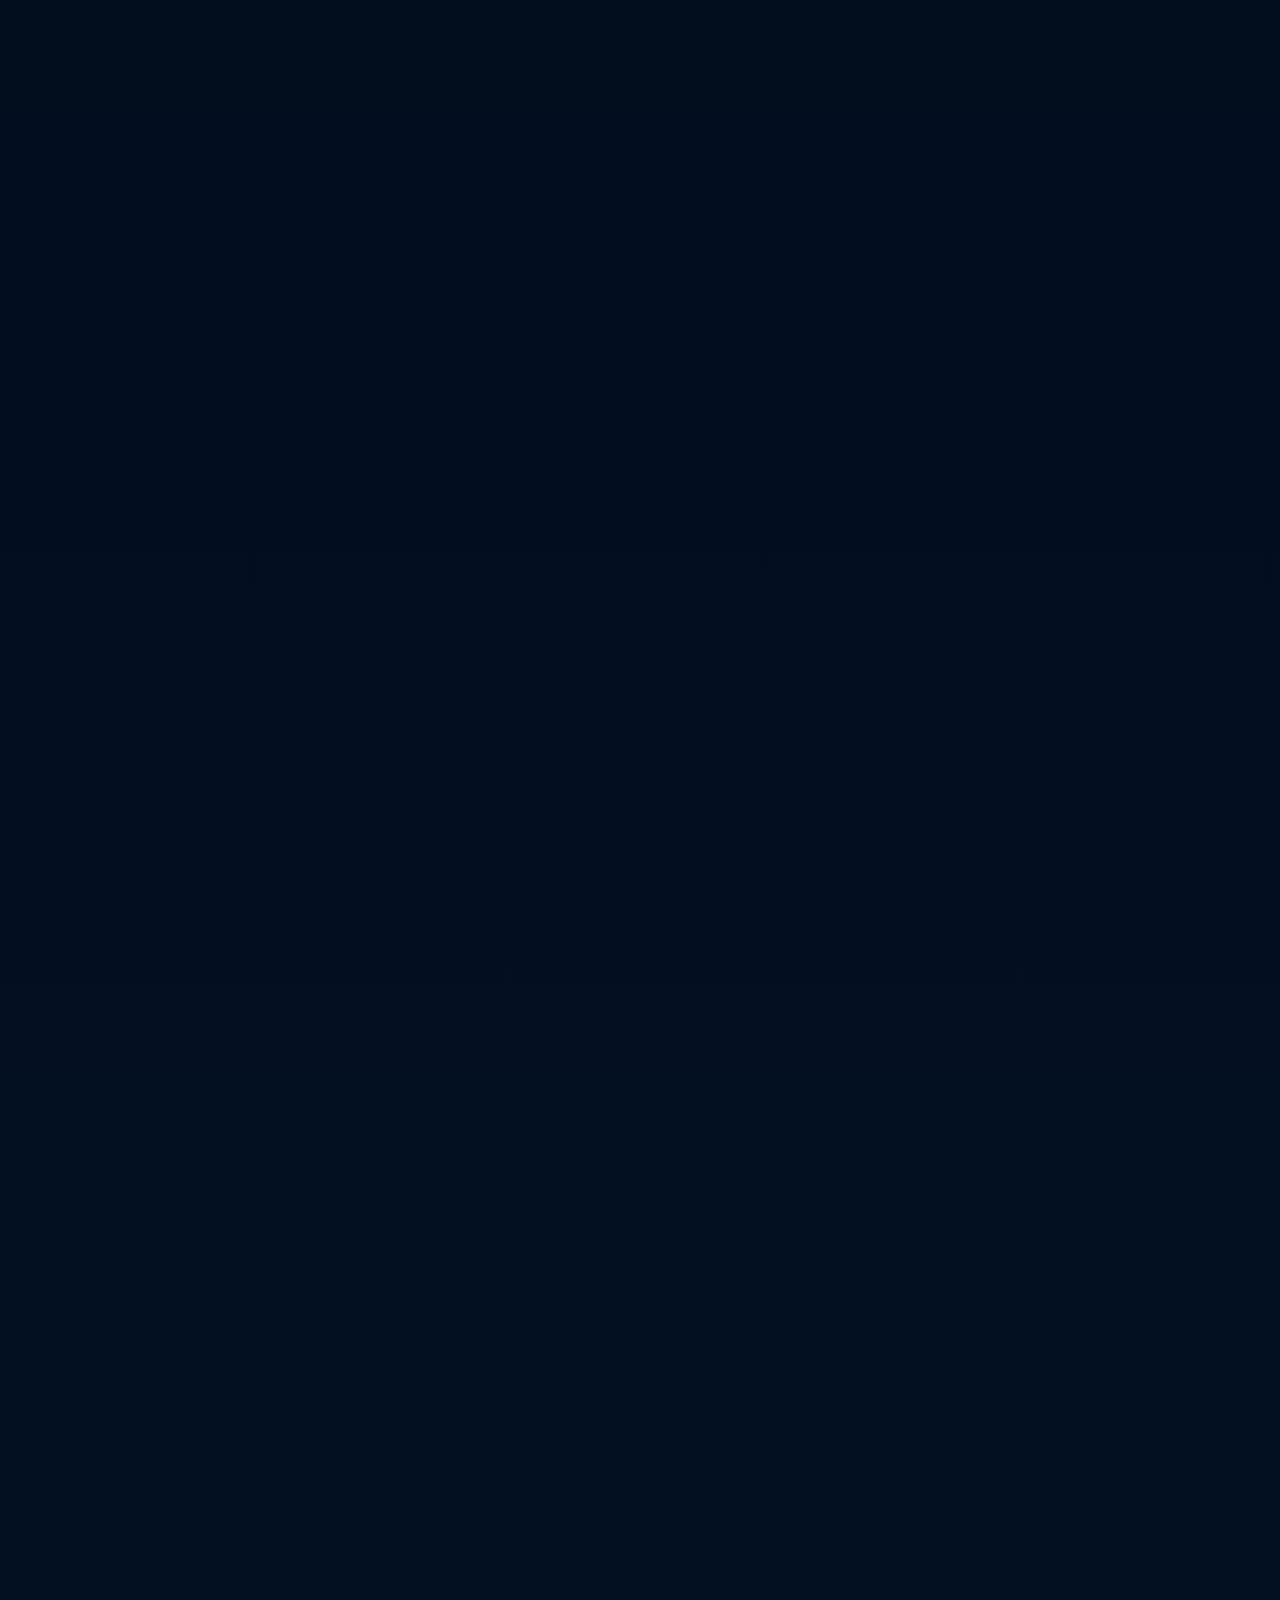
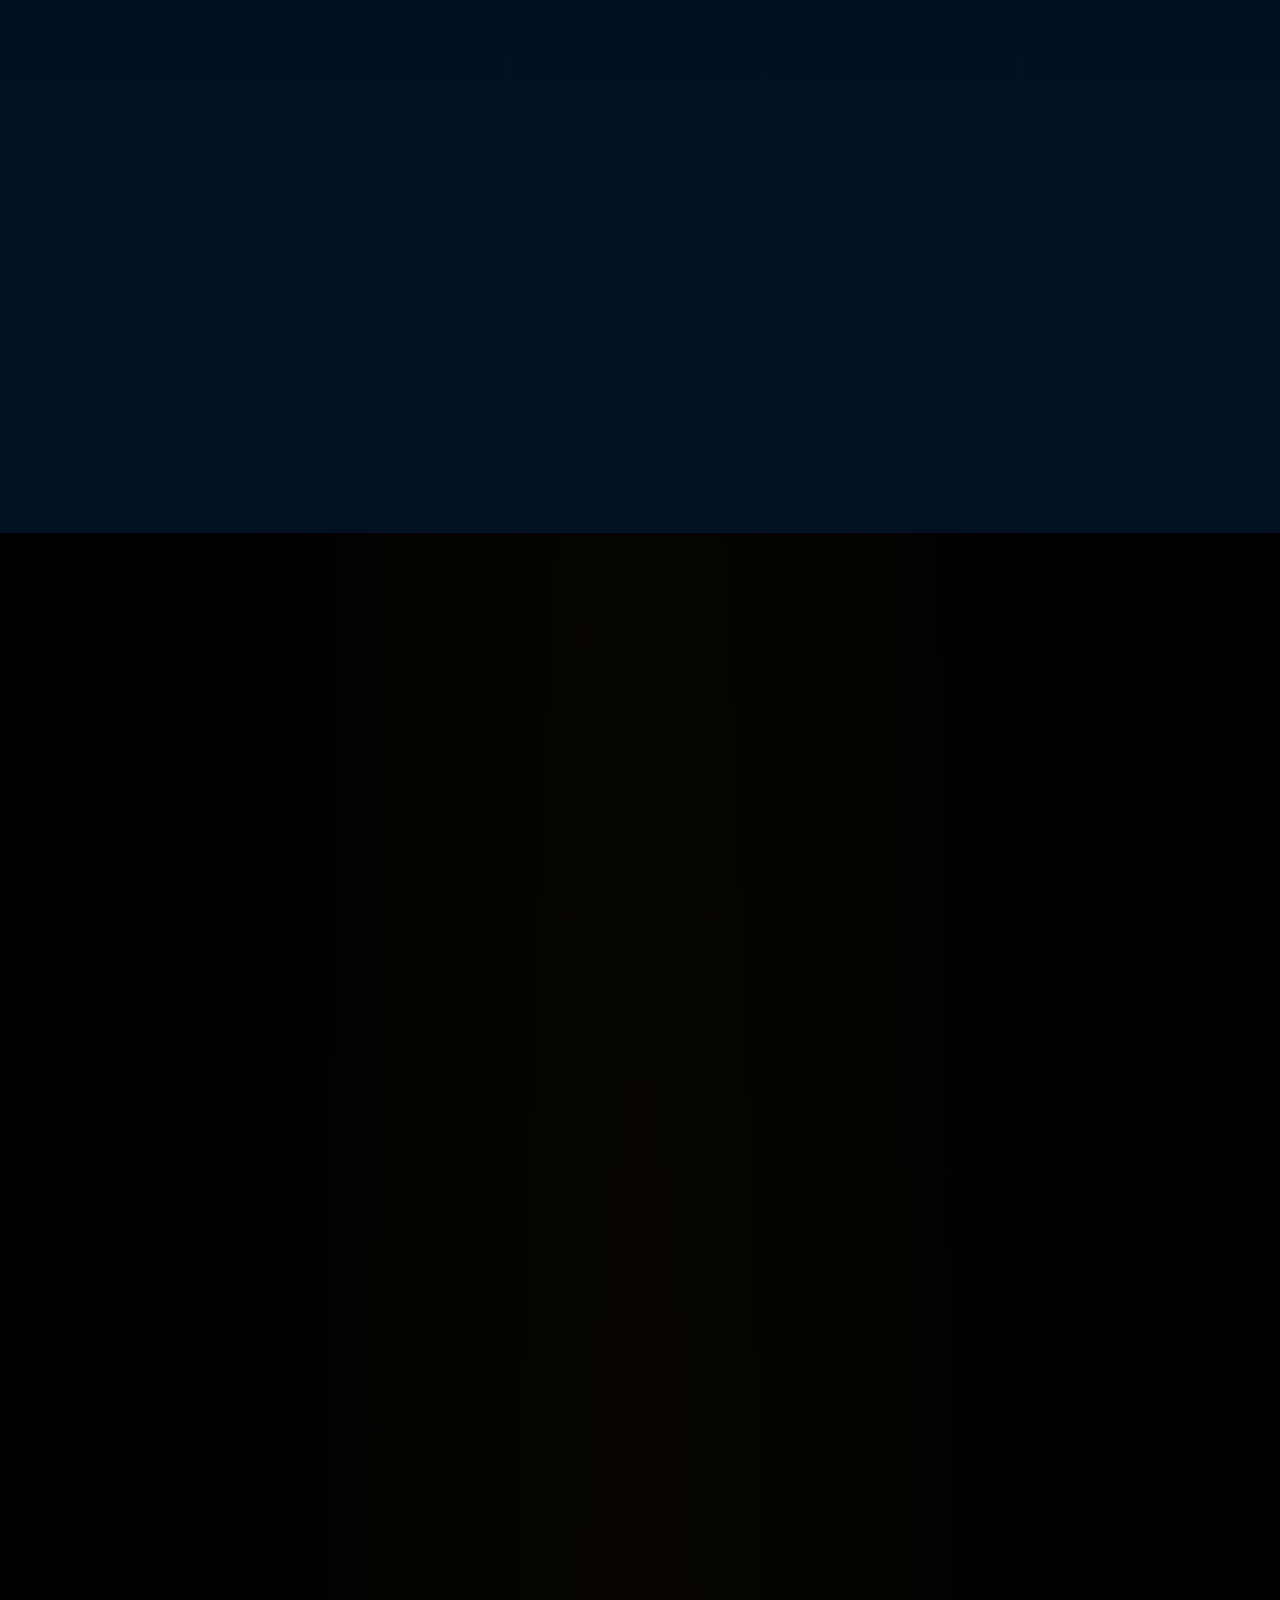
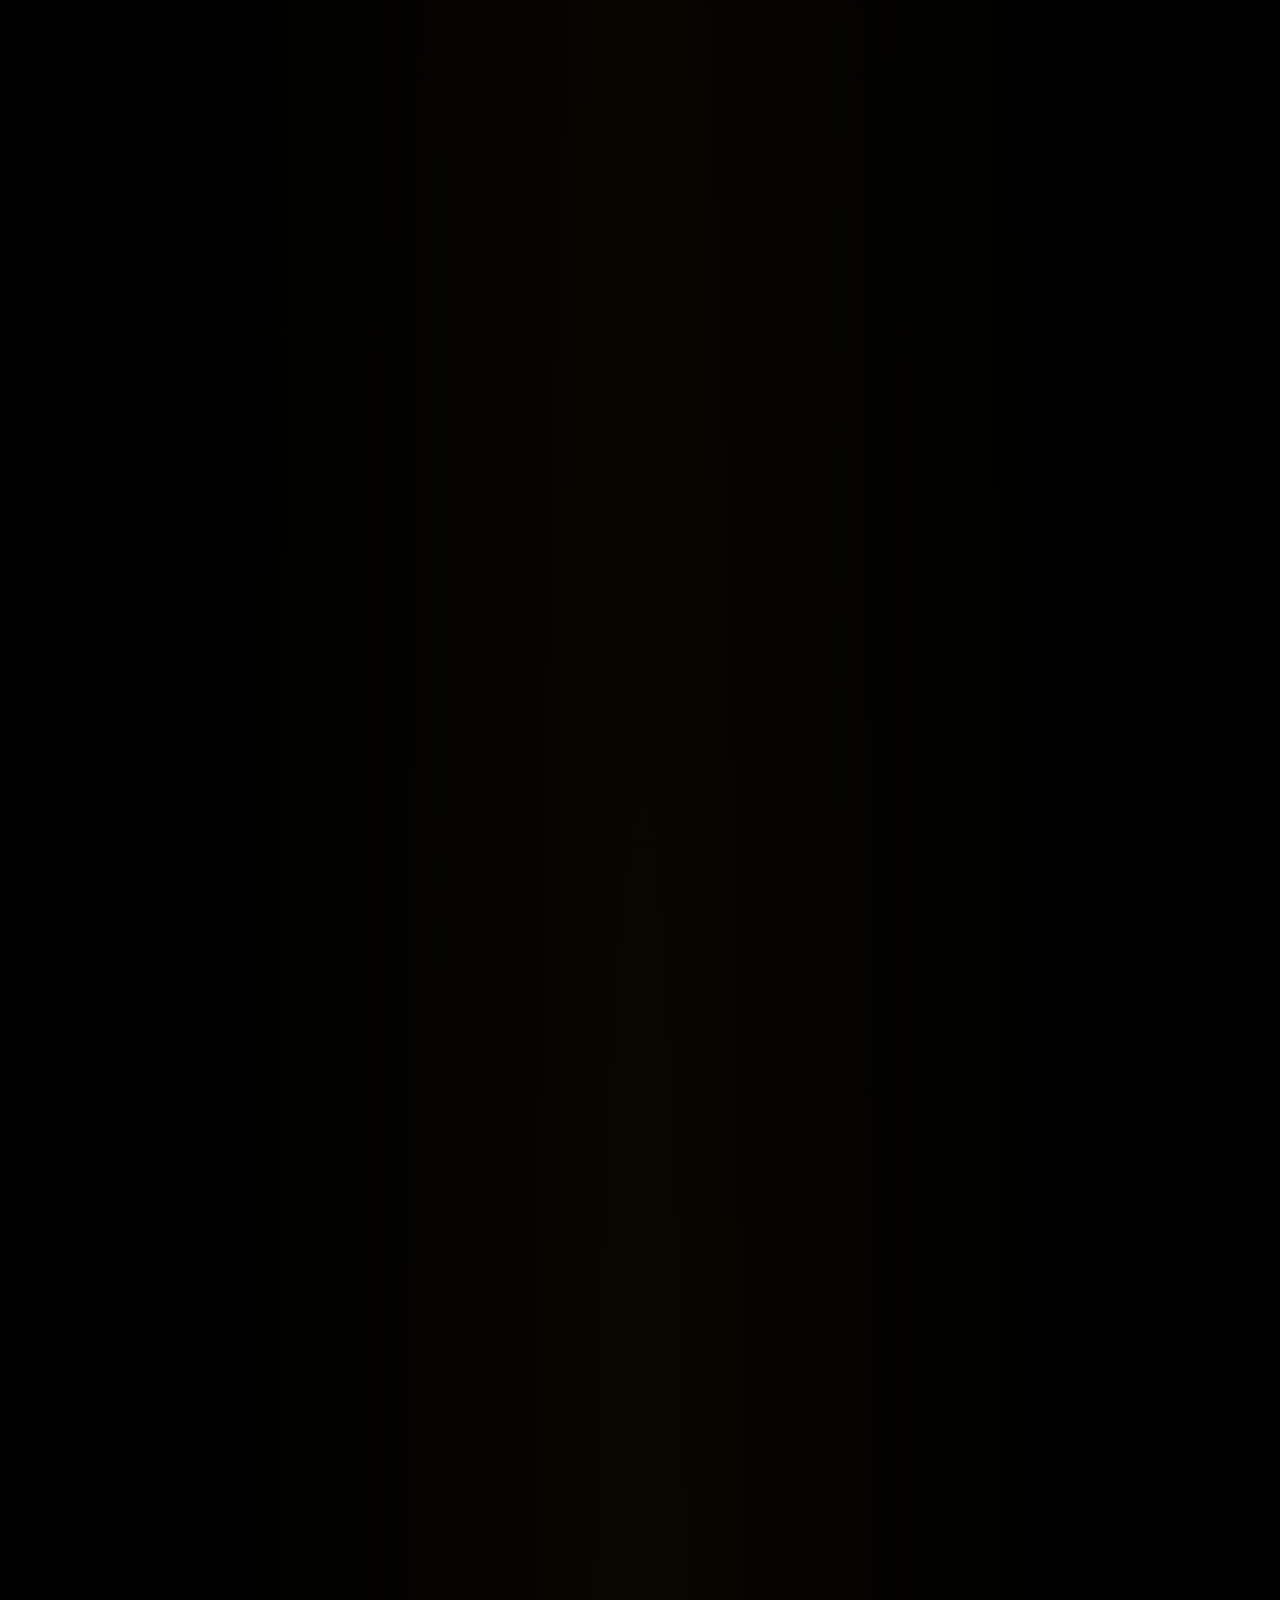
==== commit f6aa6c89: "Update committee cards: link available background guides for UNHRC, DISEC, IP, BCCI; keep Coming Soo" ====
--- a/index.html
+++ b/index.html
@@ -316,10 +316,10 @@
           <div class="hw-card__desc">Promoting and protecting fundamental human rights and freedoms worldwide.</div>
           <div class="hw-card__footer">
             <span class="hw-card__level hw-card__level--mid">Intermediate</span>
-            <span class="hw-card__btn">
+            <a href="forms/Background%20guide%20UNHRC%20-%20CSMUN%204.0%20(1).pdf" target="_blank" rel="noopener" class="hw-card__btn" style="text-decoration:none;color:inherit;">
               <svg width="13" height="13" viewBox="0 0 24 24" fill="none" stroke="currentColor" stroke-width="2"><path d="M21 15v4a2 2 0 0 1-2 2H5a2 2 0 0 1-2-2v-4"/><polyline points="7 10 12 15 17 10"/><line x1="12" y1="15" x2="12" y2="3"/></svg>
-              Background Papers Coming Soon
-            </span>
+              Background Paper Available →
+            </a>
           </div>
         </div>
       </div>
@@ -343,10 +343,10 @@
           <div class="hw-card__desc">The First Committee tackling arms control, disarmament and global security.</div>
           <div class="hw-card__footer">
             <span class="hw-card__level hw-card__level--mid">Intermediate</span>
-            <span class="hw-card__btn">
+            <a href="forms/CSMUN26_DISEC.docx.pdf" target="_blank" rel="noopener" class="hw-card__btn" style="text-decoration:none;color:inherit;">
               <svg width="13" height="13" viewBox="0 0 24 24" fill="none" stroke="currentColor" stroke-width="2"><path d="M21 15v4a2 2 0 0 1-2 2H5a2 2 0 0 1-2-2v-4"/><polyline points="7 10 12 15 17 10"/><line x1="12" y1="15" x2="12" y2="3"/></svg>
-              Background Papers Coming Soon
-            </span>
+              Background Paper Available →
+            </a>
           </div>
         </div>
       </div>
@@ -397,10 +397,10 @@
           <div class="hw-card__desc">The voice of journalism — documenting proceedings and fostering transparency.</div>
           <div class="hw-card__footer">
             <span class="hw-card__level hw-card__level--easy">Open</span>
-            <span class="hw-card__btn">
+            <a href="forms/Style%20Guide%20-%20IP.docx" target="_blank" rel="noopener" class="hw-card__btn" style="text-decoration:none;color:inherit;">
               <svg width="13" height="13" viewBox="0 0 24 24" fill="none" stroke="currentColor" stroke-width="2"><path d="M21 15v4a2 2 0 0 1-2 2H5a2 2 0 0 1-2-2v-4"/><polyline points="7 10 12 15 17 10"/><line x1="12" y1="15" x2="12" y2="3"/></svg>
-              Background Papers Coming Soon
-            </span>
+              Style Guide Available →
+            </a>
           </div>
         </div>
       </div>
@@ -424,10 +424,10 @@
           <div class="hw-card__desc">Sports, governance, business and public policy in cricket's biggest board.</div>
           <div class="hw-card__footer">
             <span class="hw-card__level hw-card__level--easy">Open</span>
-            <span class="hw-card__btn">
+            <a href="forms/Background%20Guide%20-%20BCCI%20.pdf" target="_blank" rel="noopener" class="hw-card__btn" style="text-decoration:none;color:inherit;">
               <svg width="13" height="13" viewBox="0 0 24 24" fill="none" stroke="currentColor" stroke-width="2"><path d="M21 15v4a2 2 0 0 1-2 2H5a2 2 0 0 1-2-2v-4"/><polyline points="7 10 12 15 17 10"/><line x1="12" y1="15" x2="12" y2="3"/></svg>
-              Background Papers Coming Soon
-            </span>
+              Background Paper Available →
+            </a>
           </div>
         </div>
       </div>
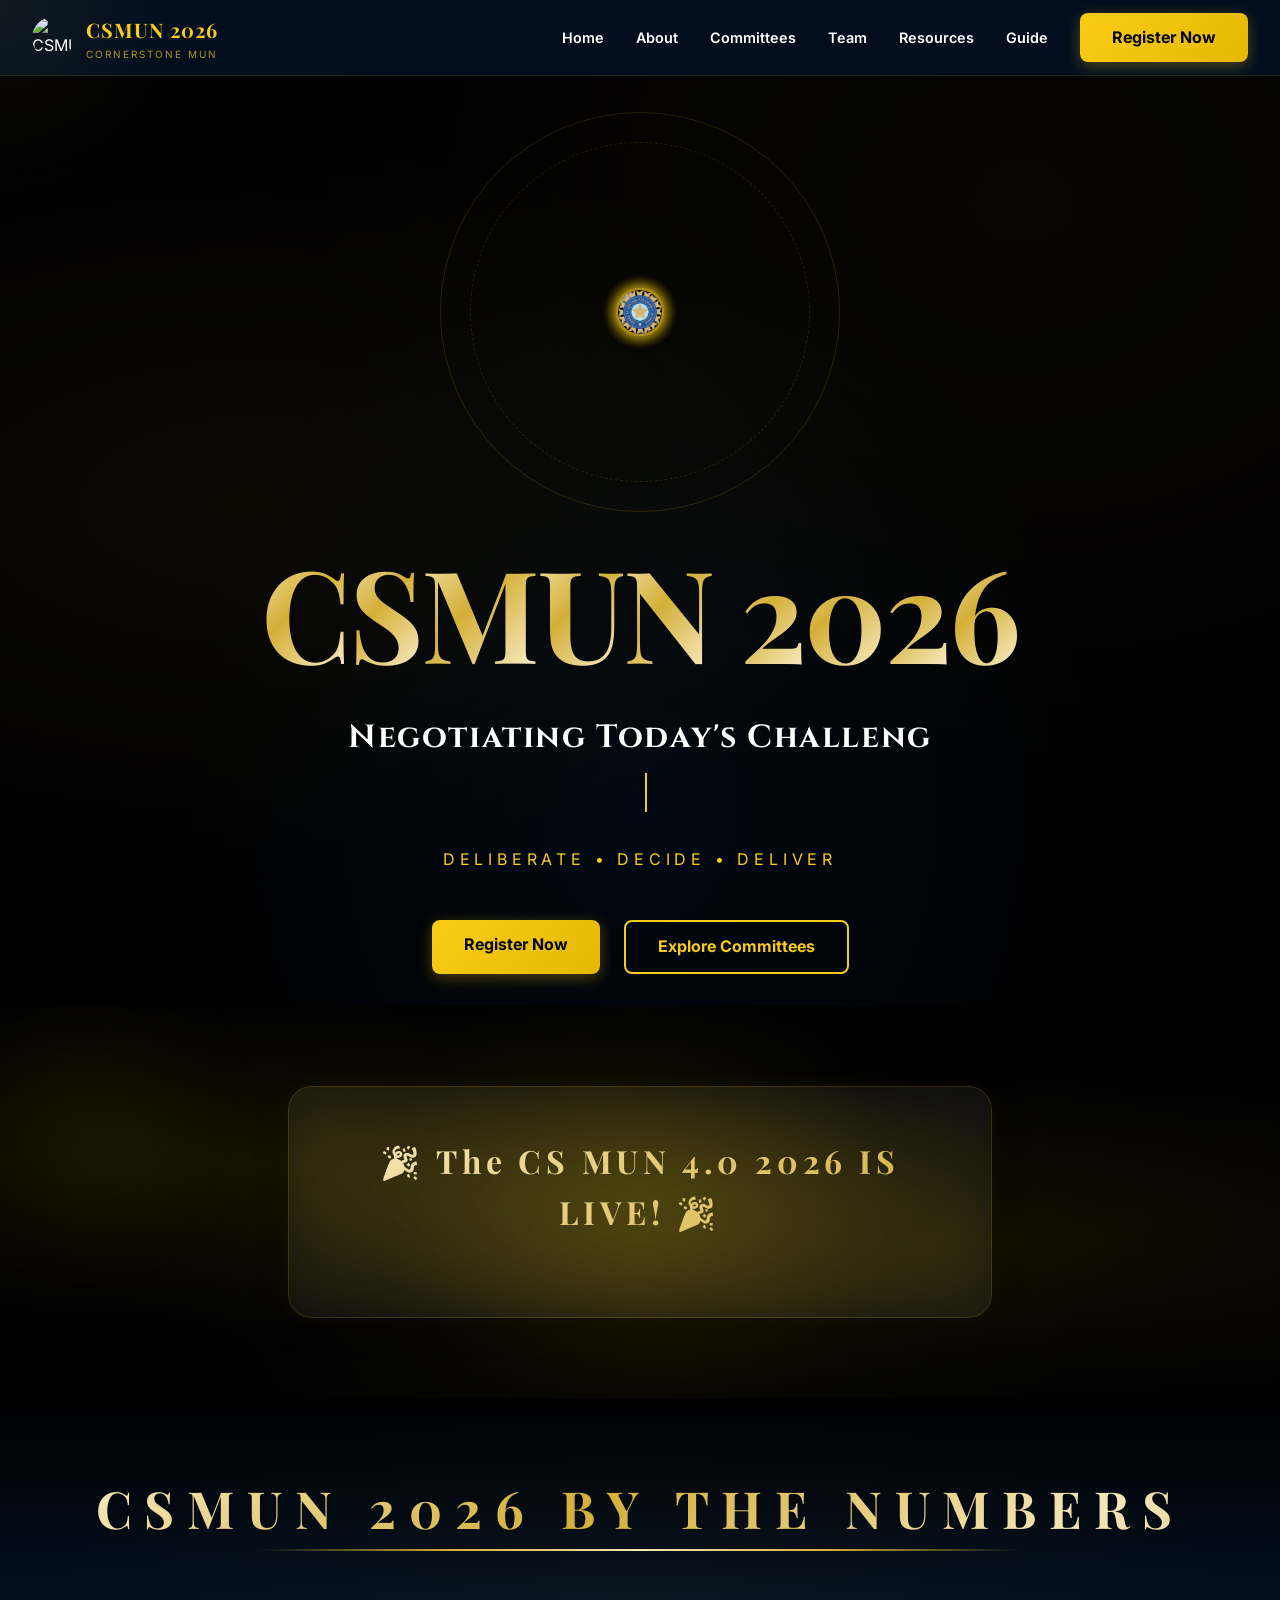
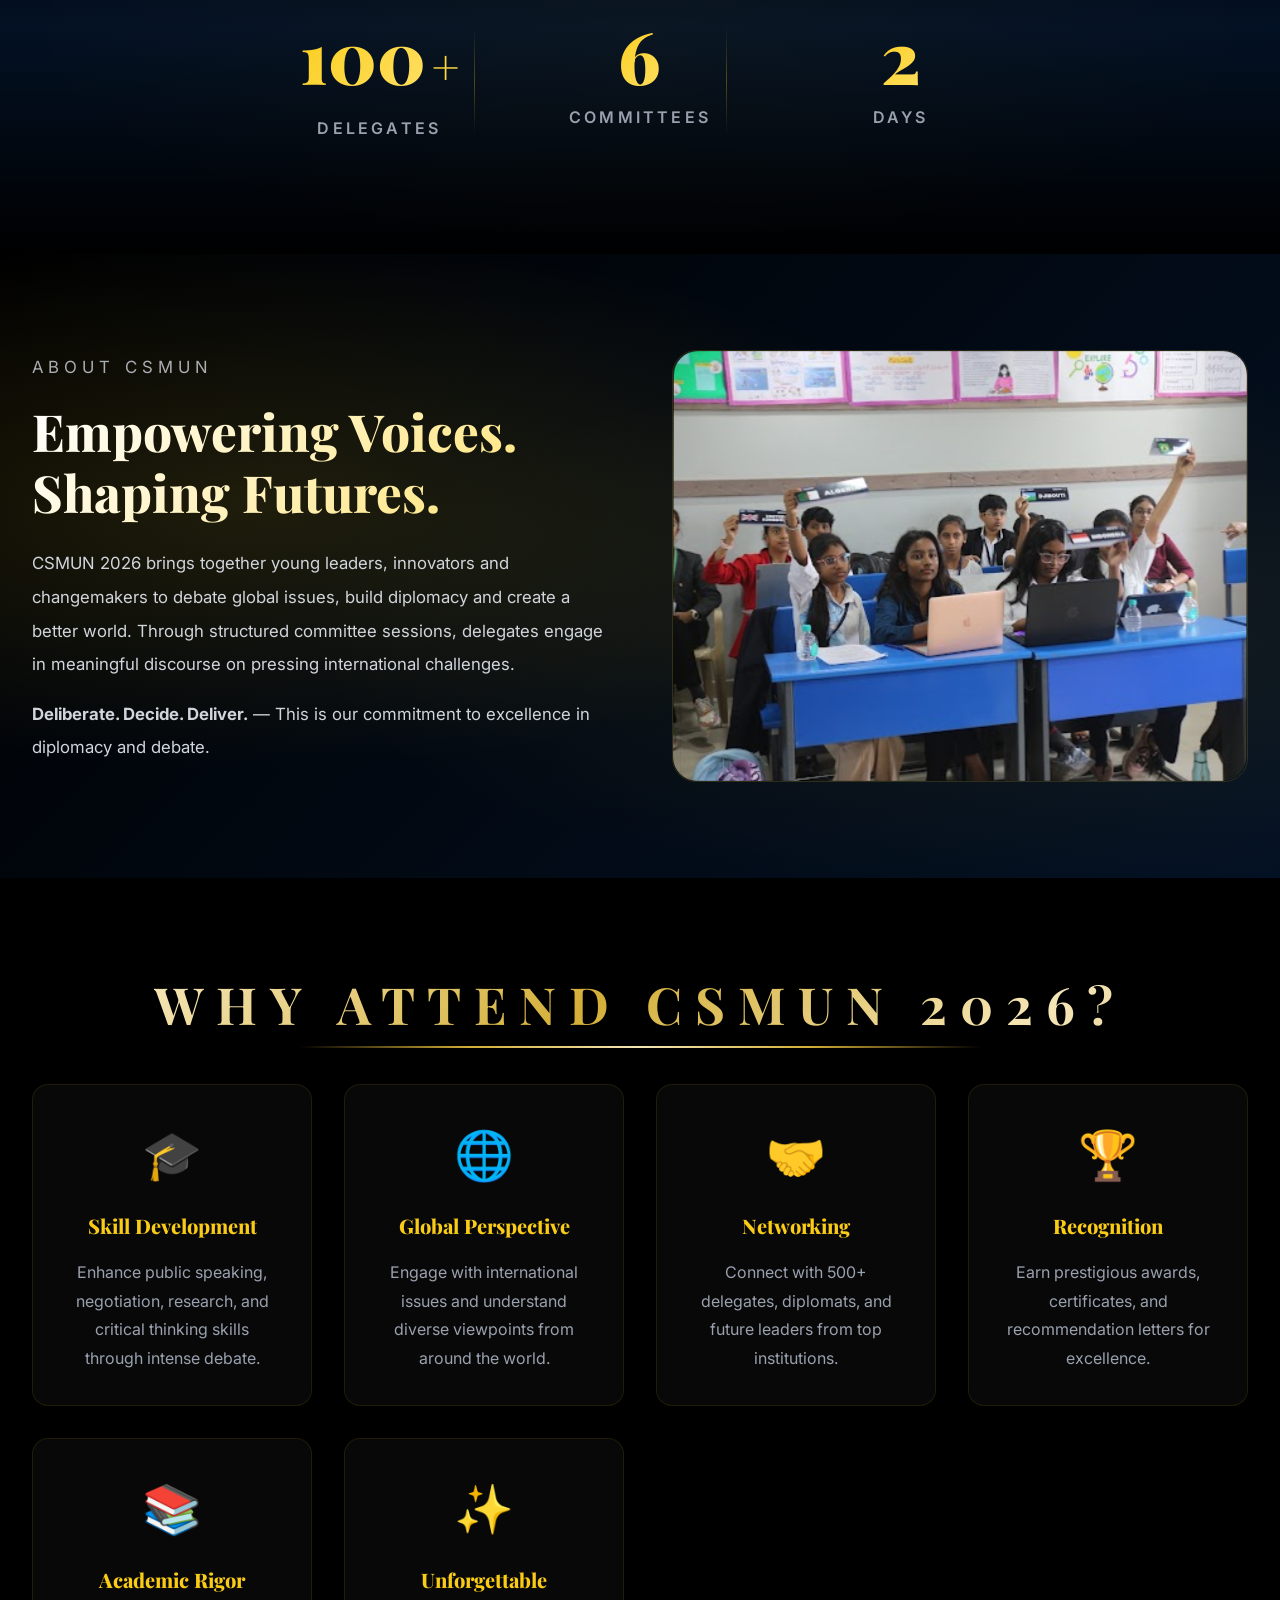
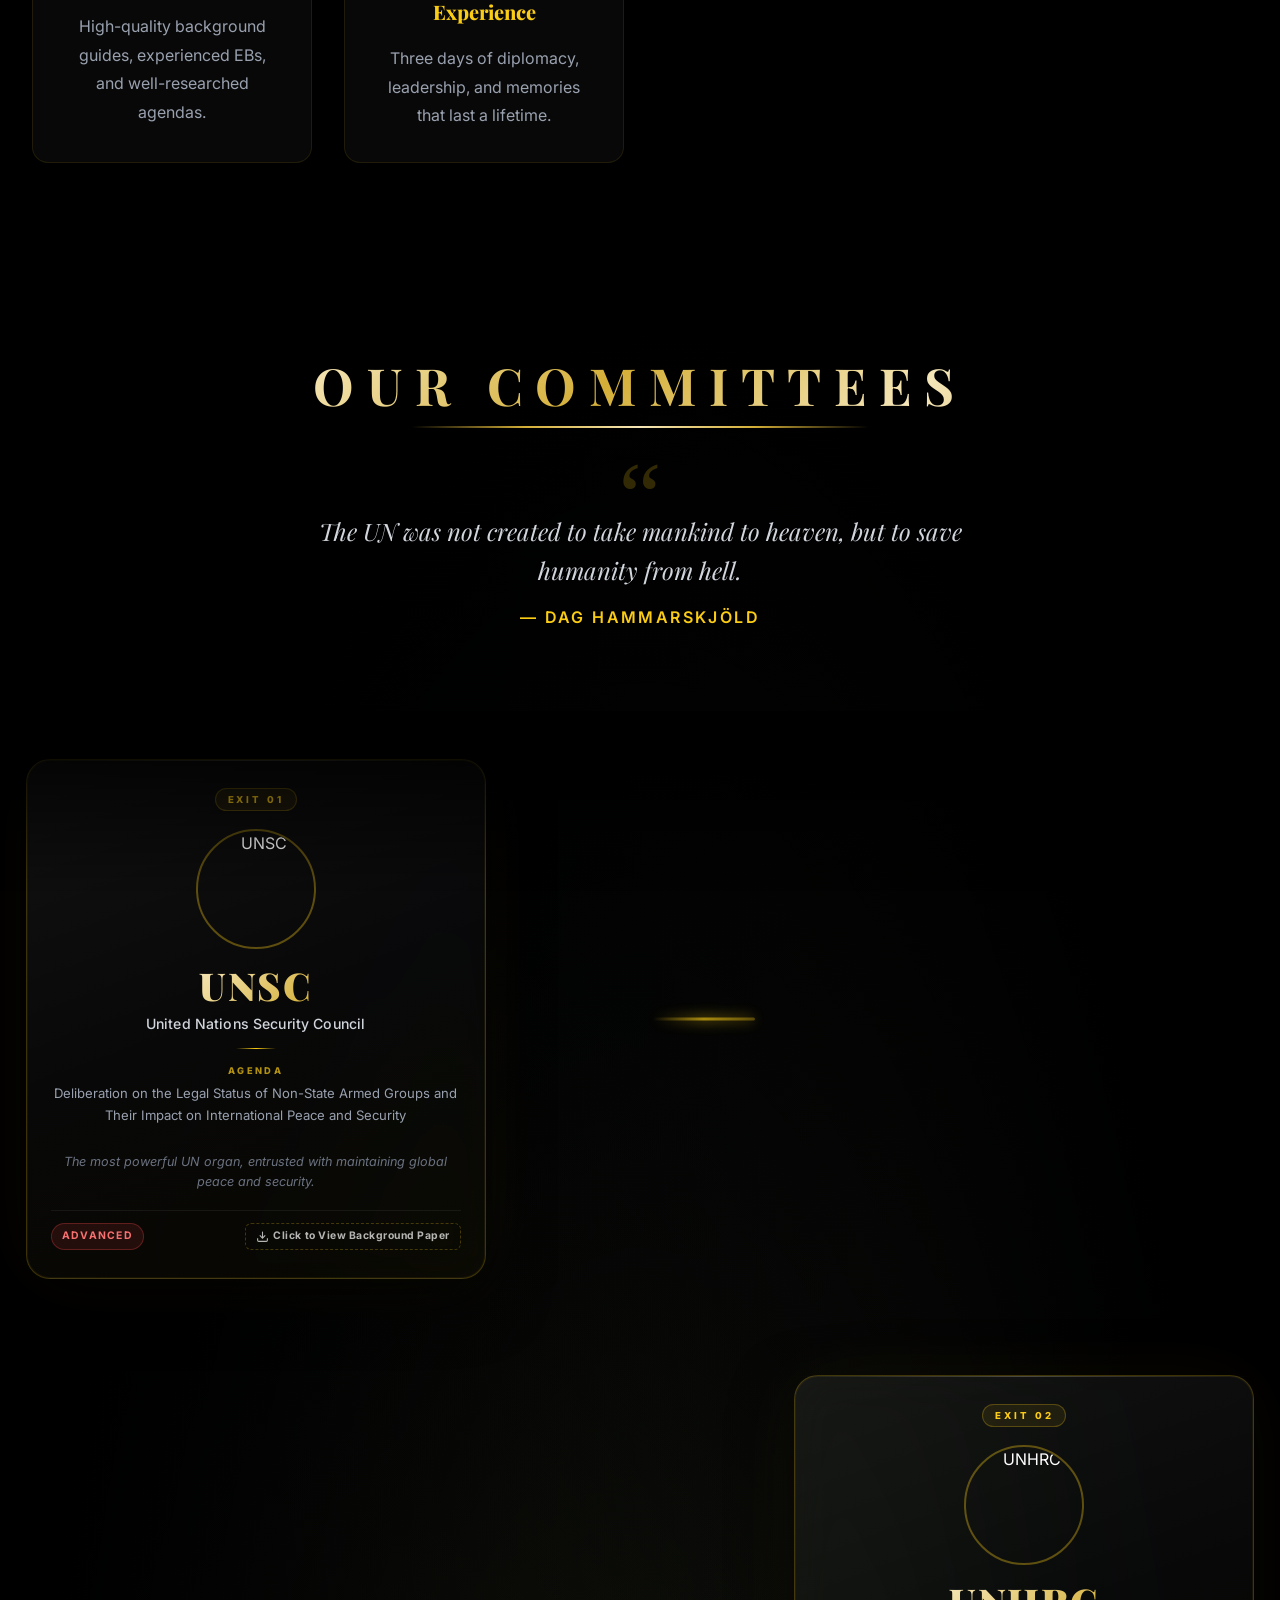
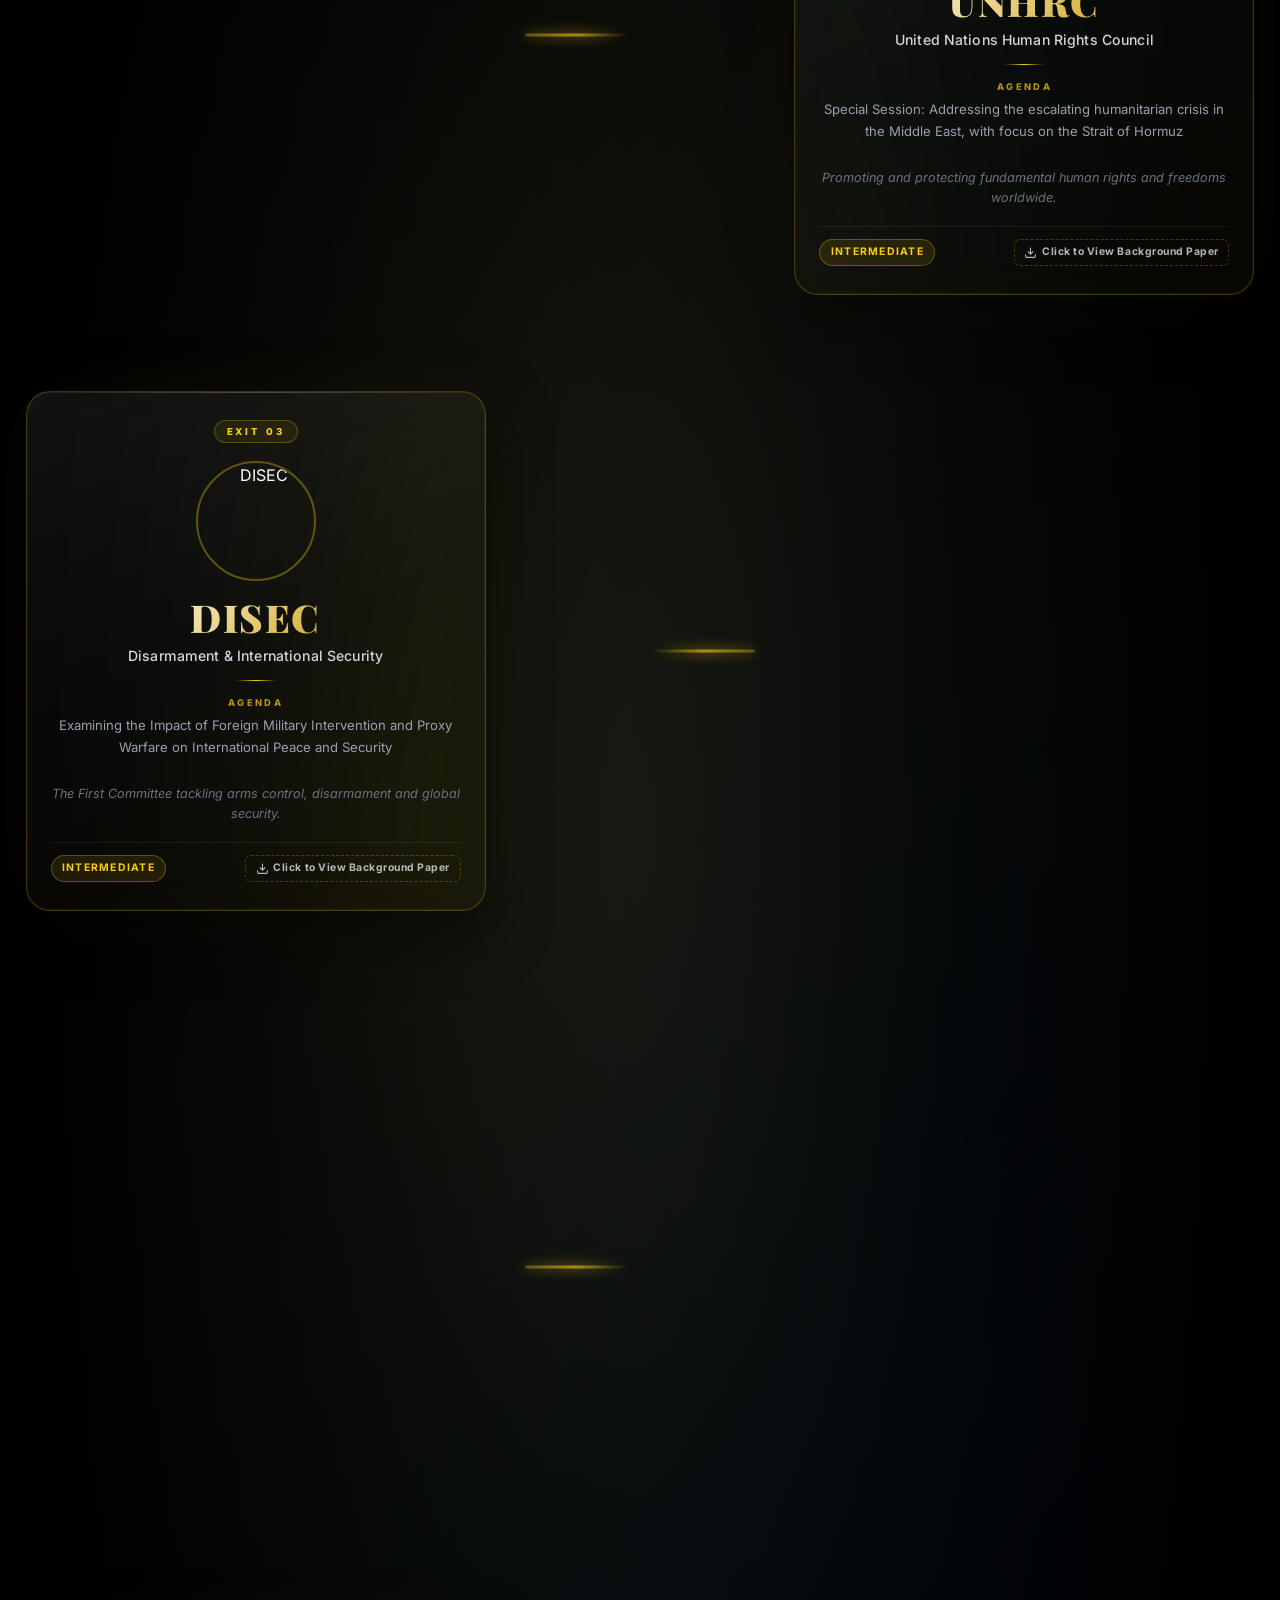
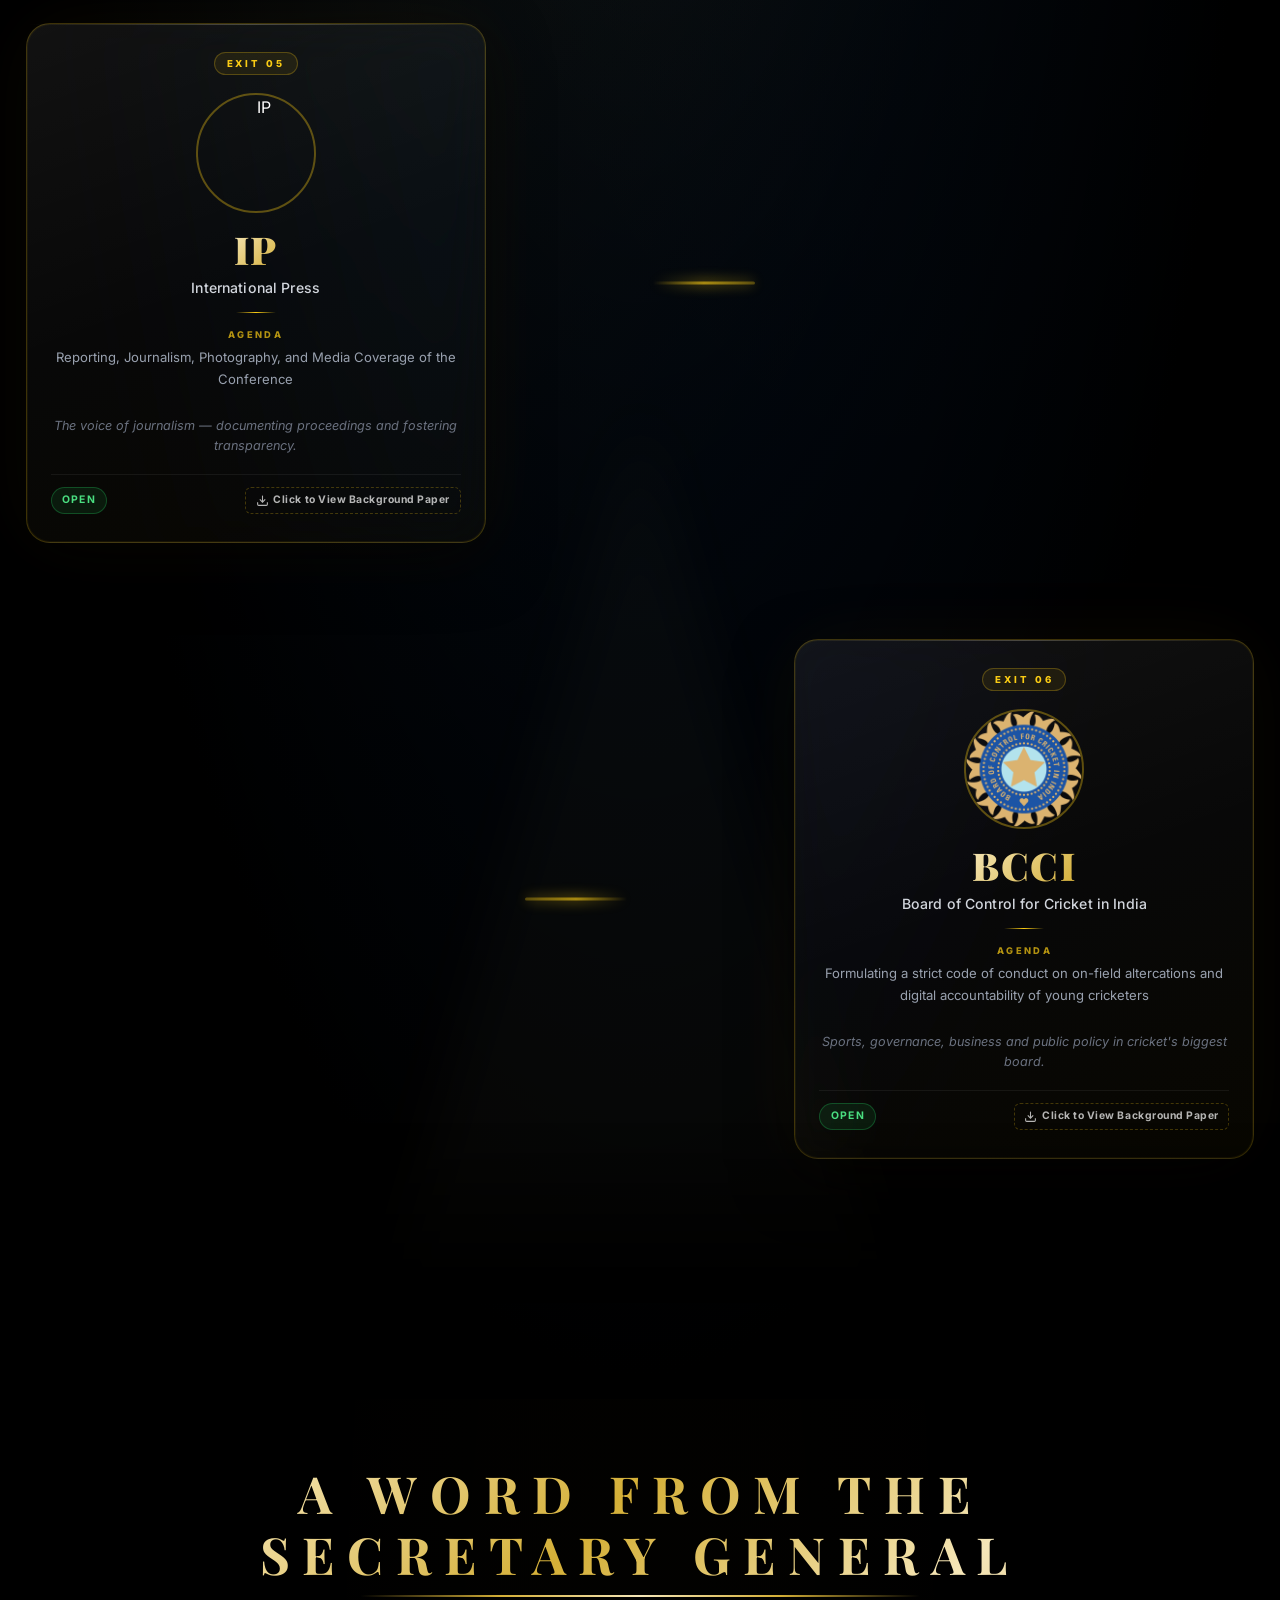
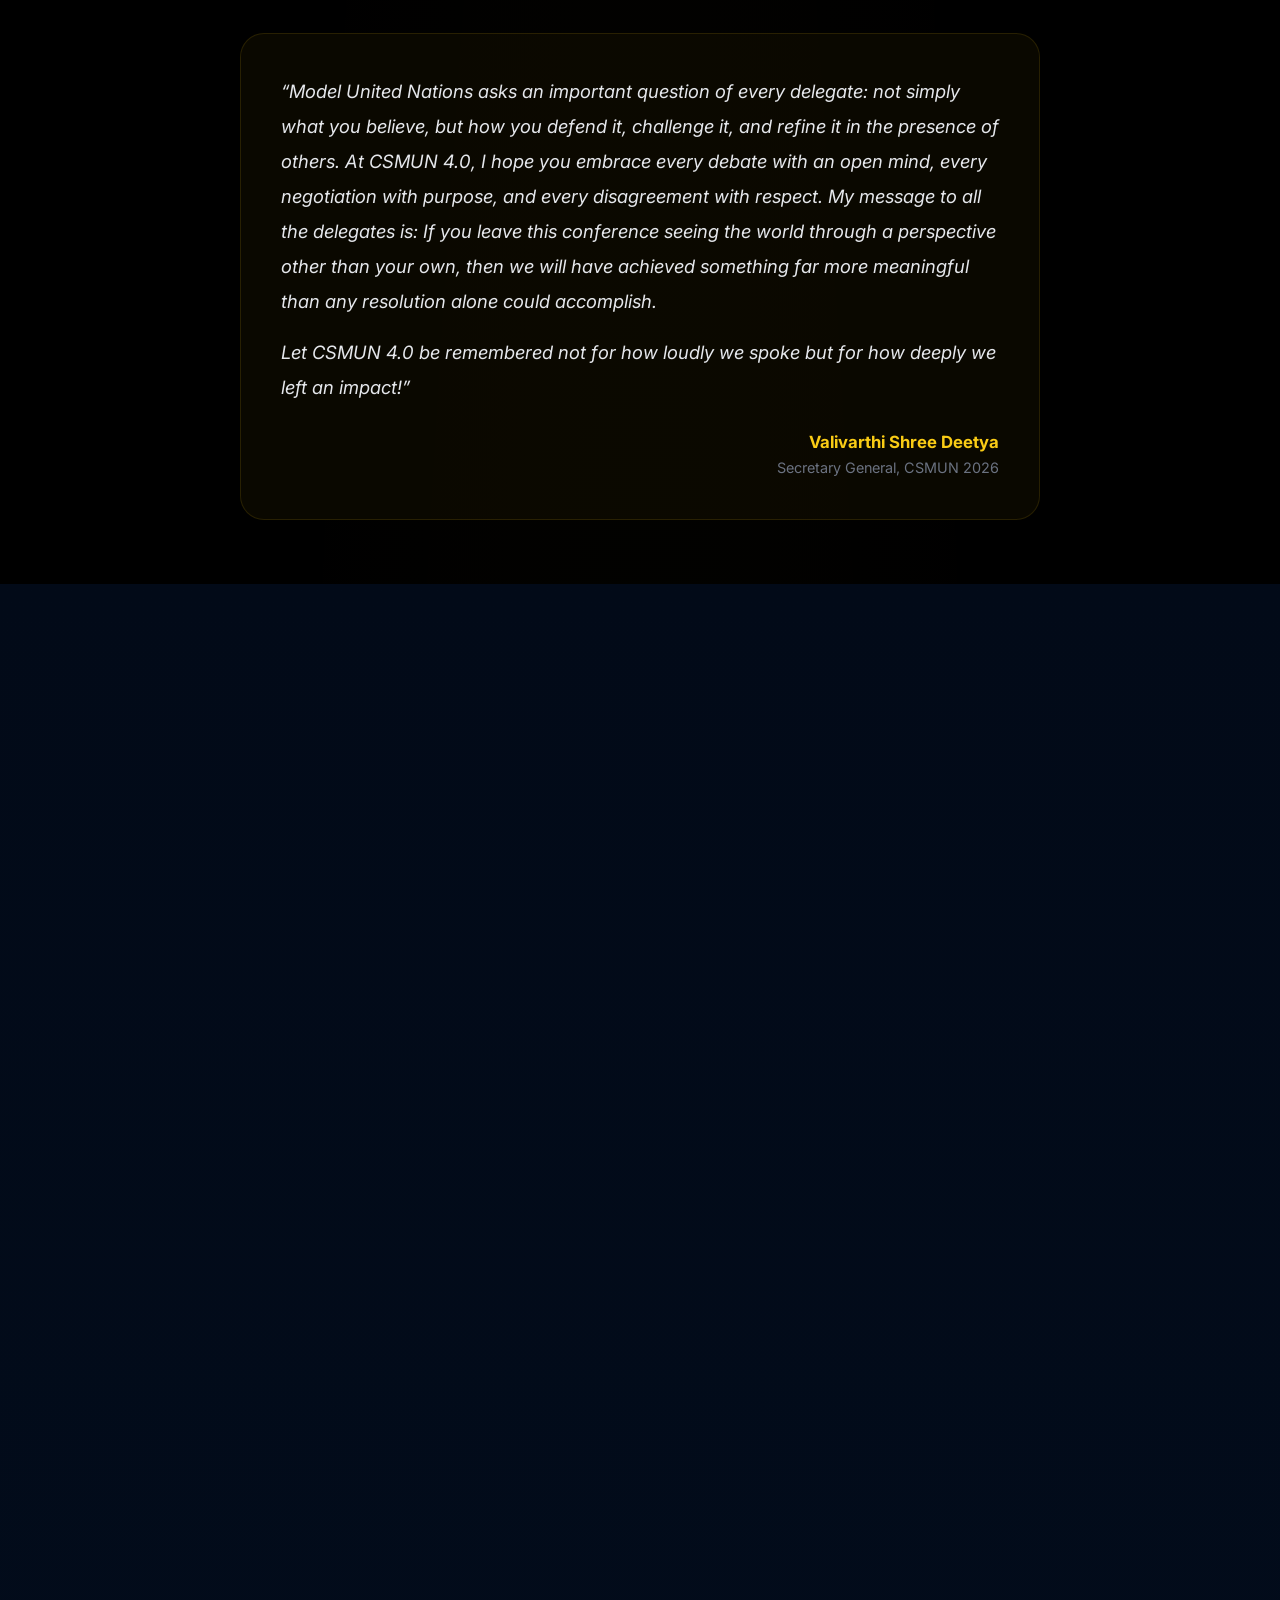
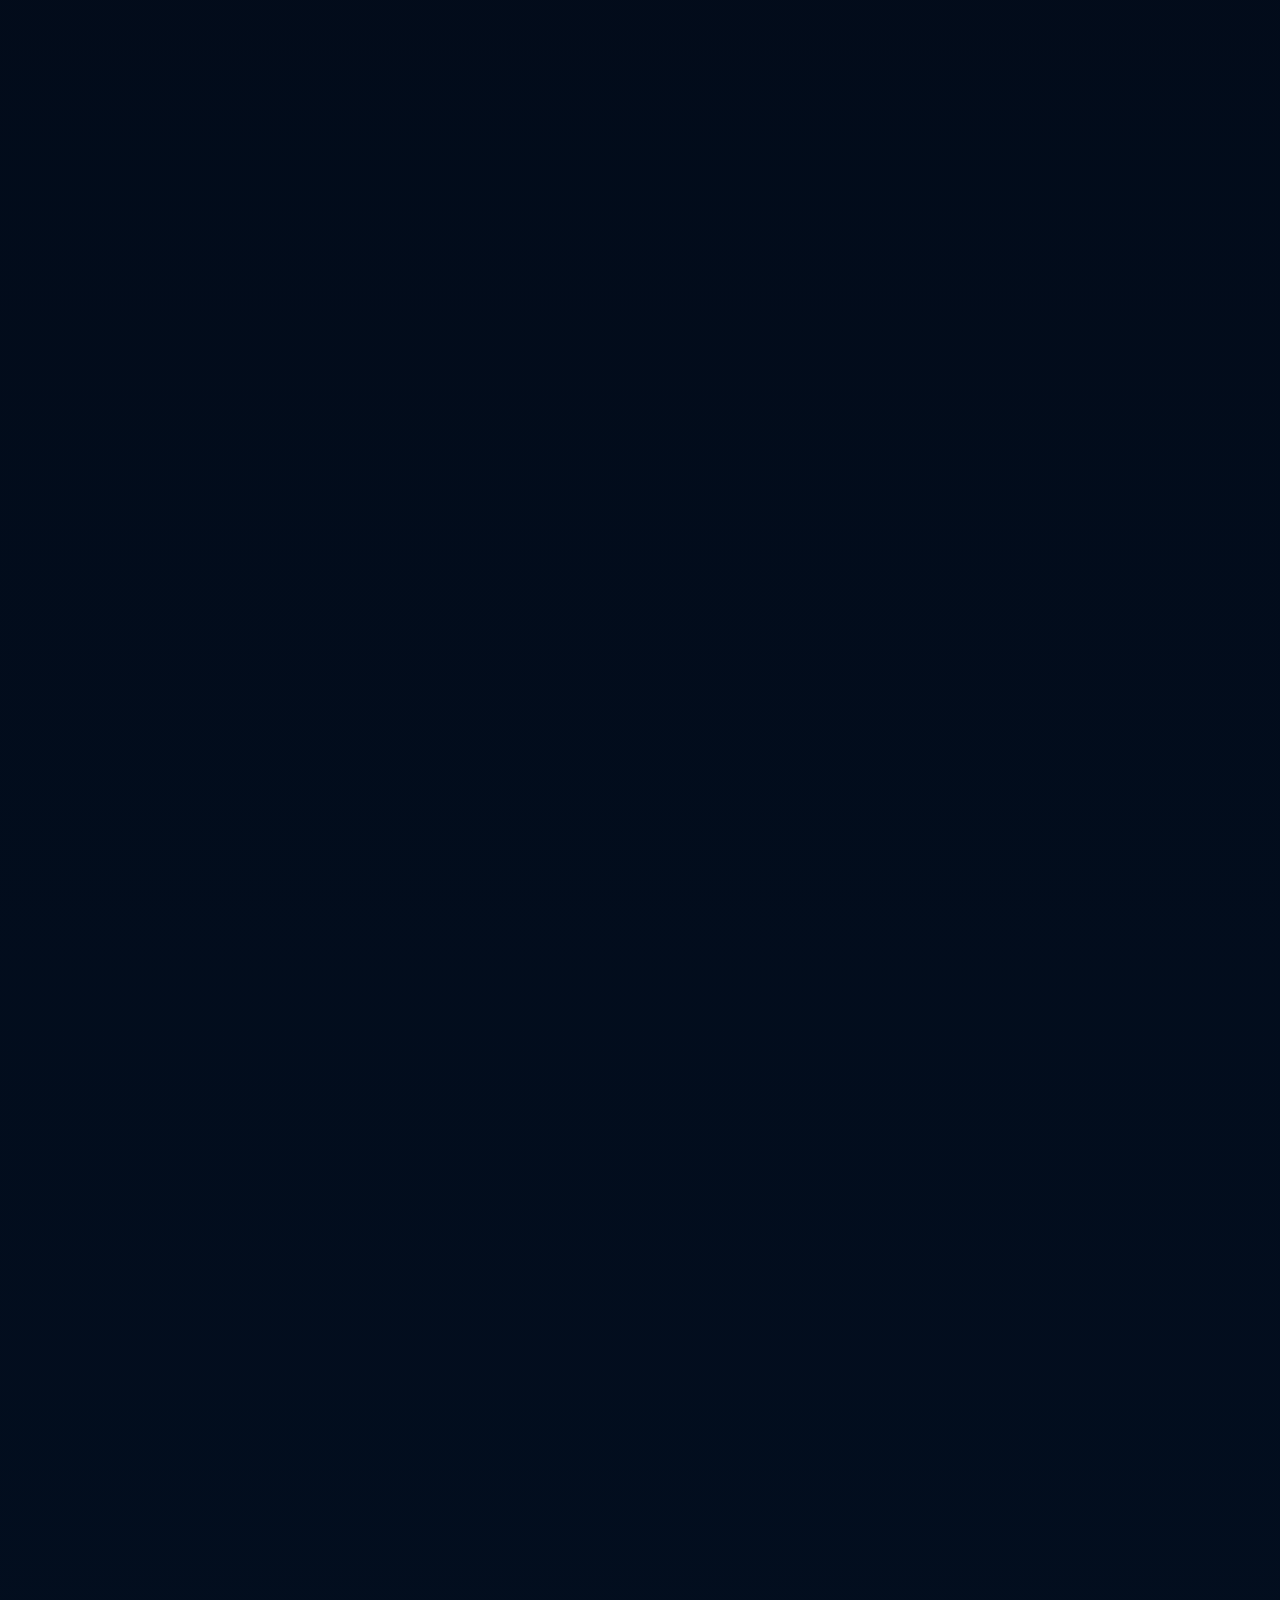
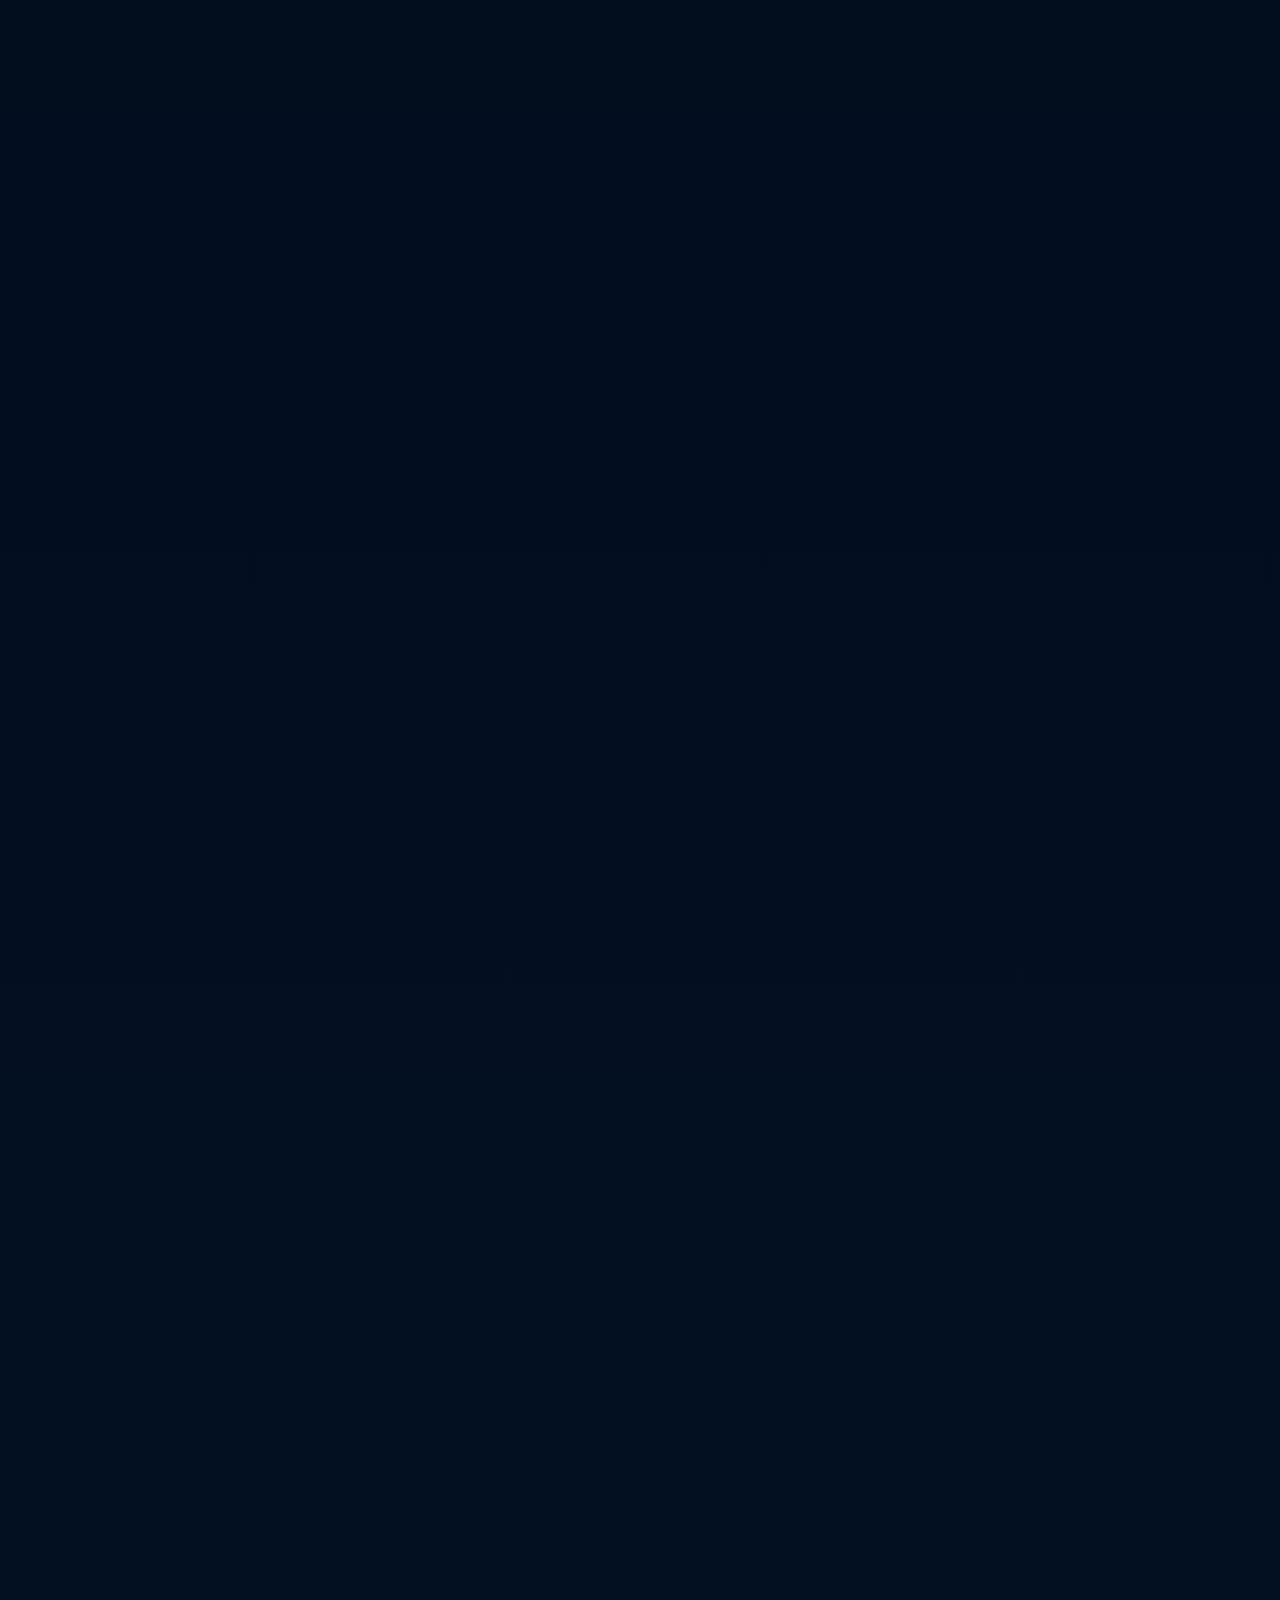
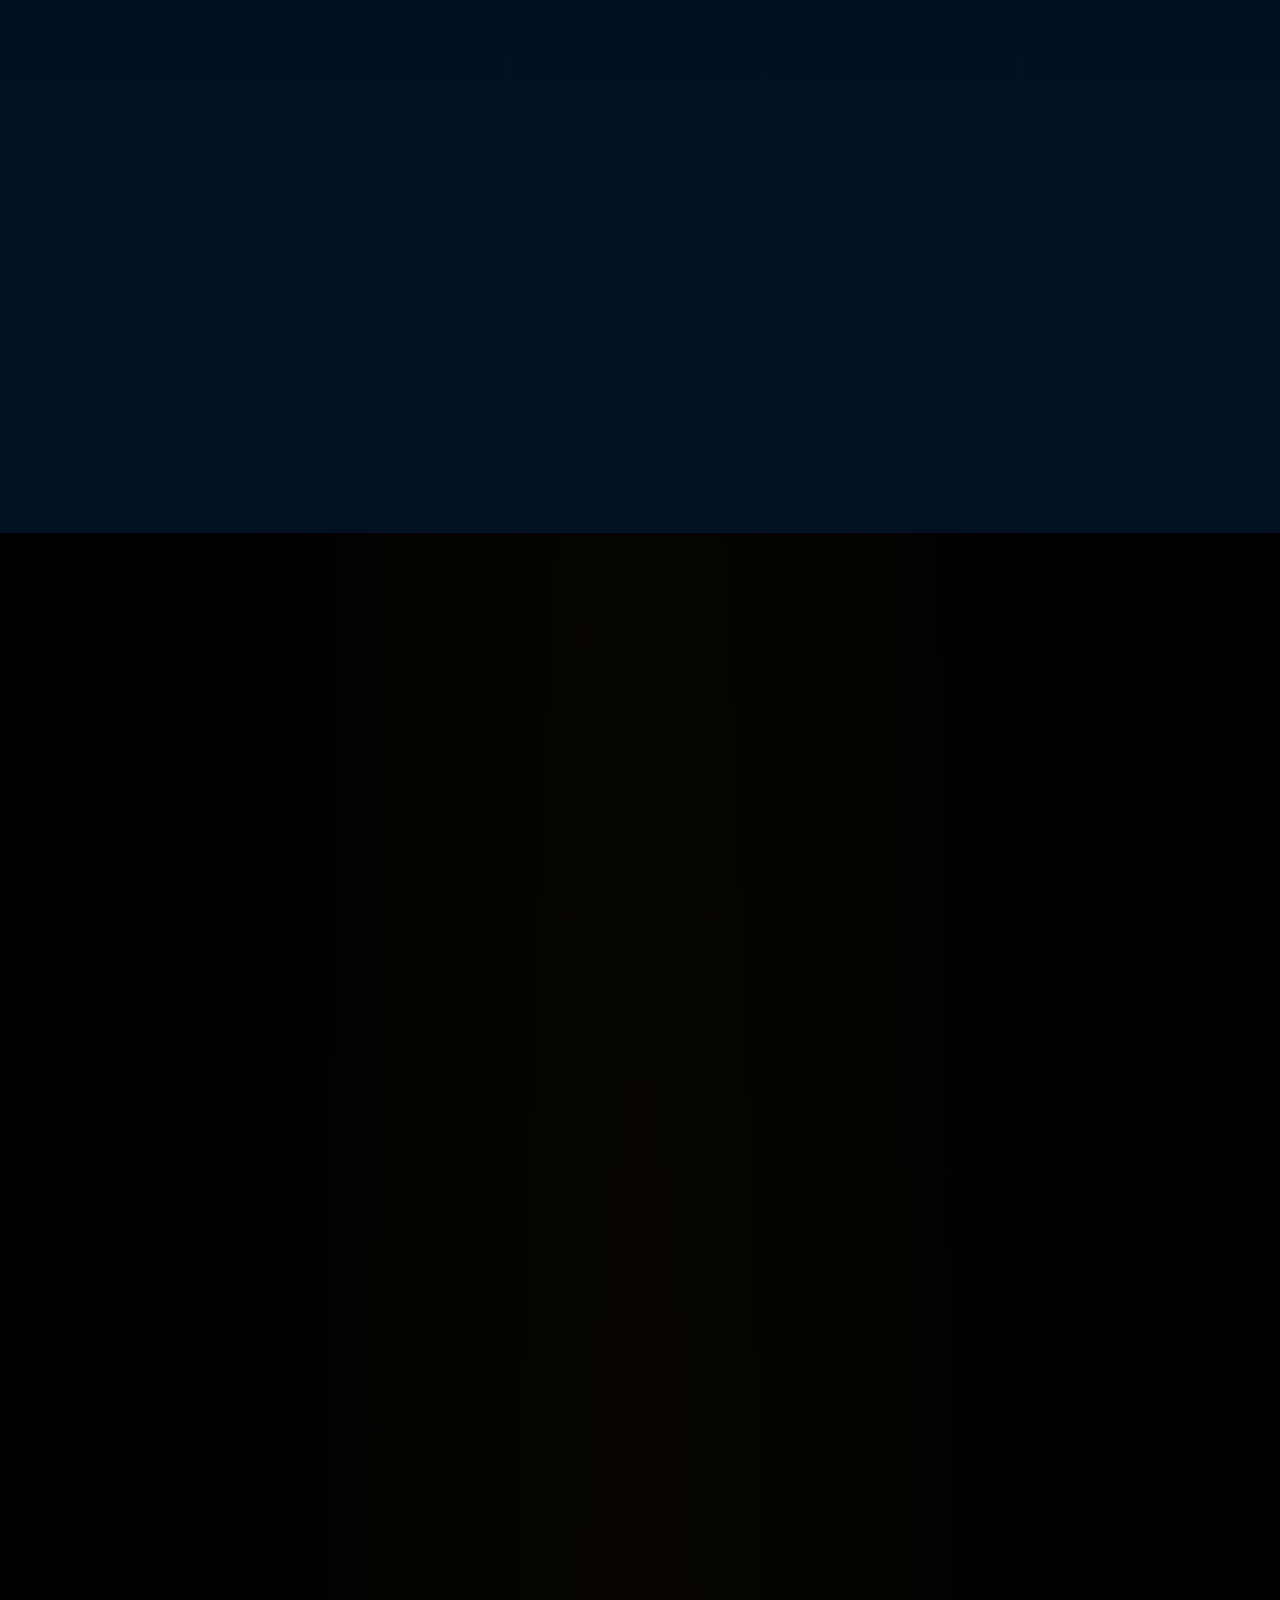
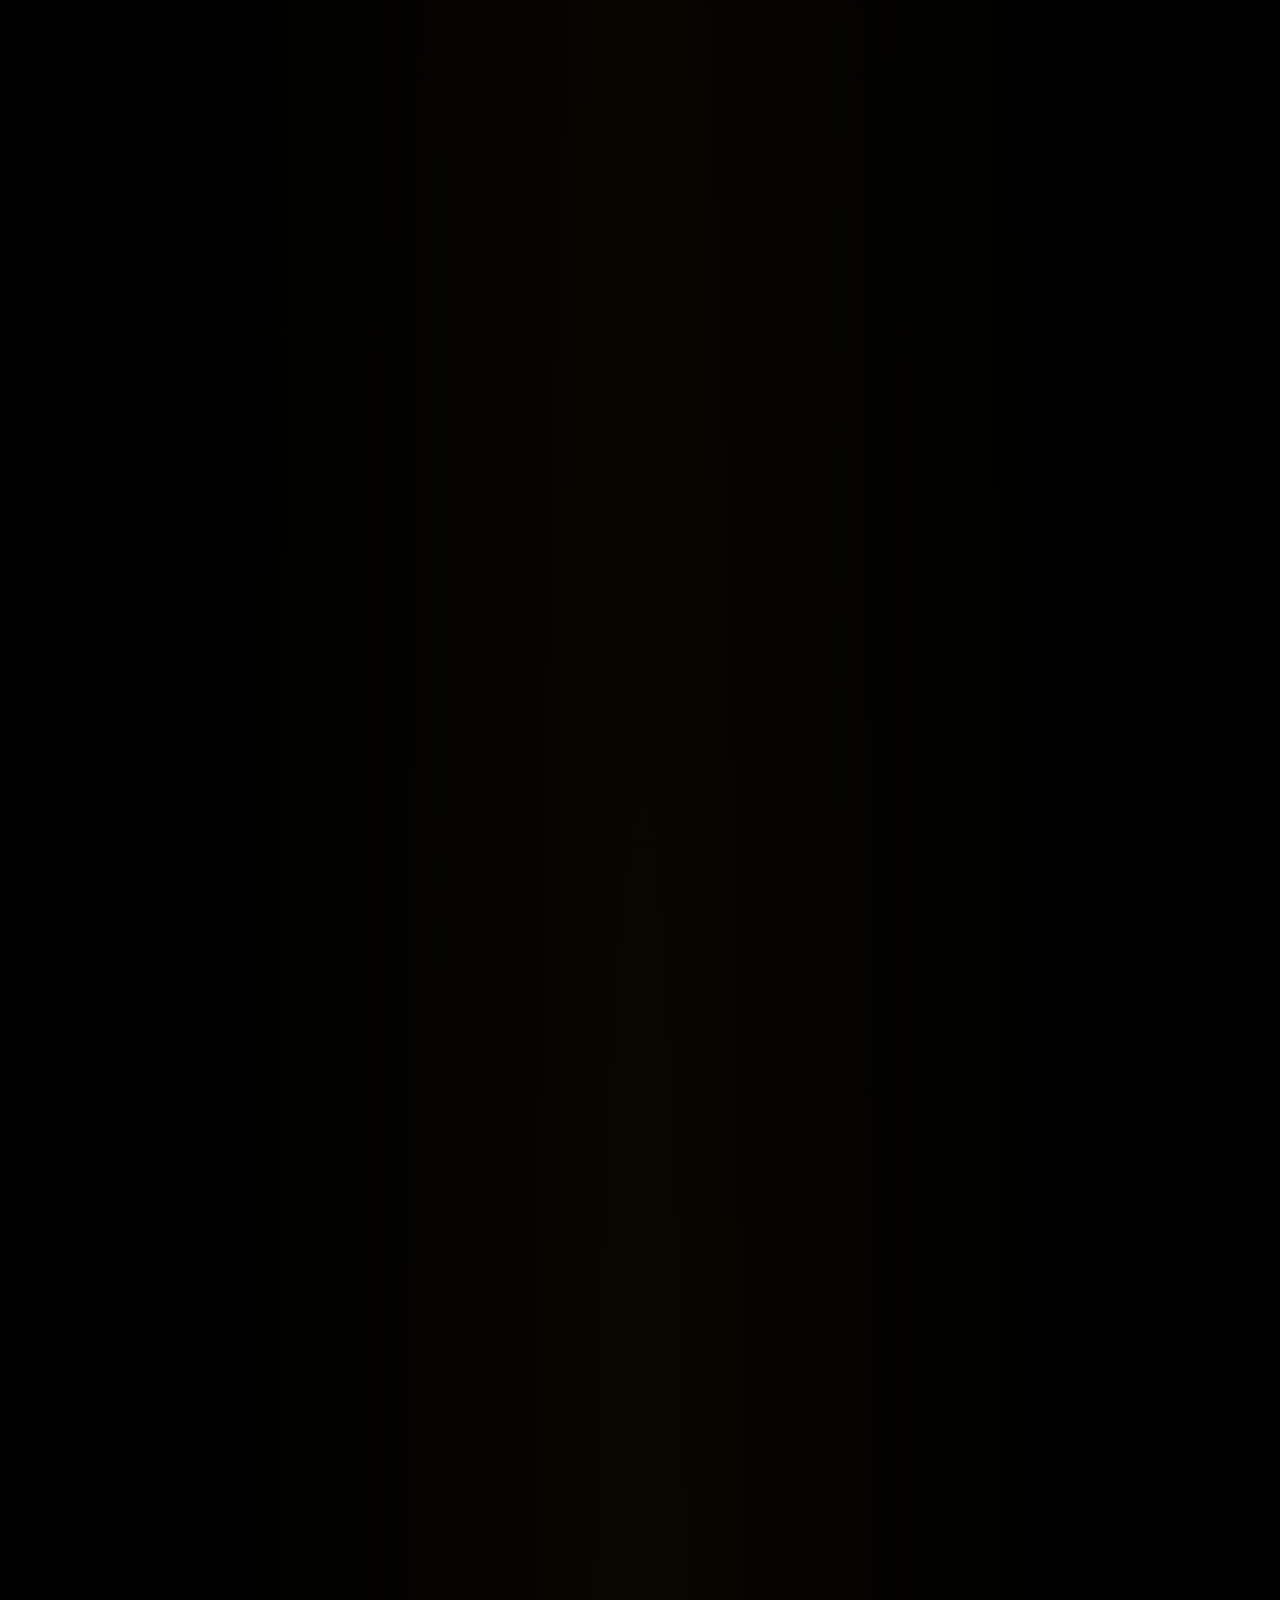
==== commit 570bd5b4: "Unify all committee card footers: Click to View Background Paper" ====
--- a/index.html
+++ b/index.html
@@ -289,10 +289,10 @@
           <div class="hw-card__desc">The most powerful UN organ, entrusted with maintaining global peace and security.</div>
           <div class="hw-card__footer">
             <span class="hw-card__level hw-card__level--hard">Advanced</span>
-            <span class="hw-card__btn">
+            <a href="resources.html" class="hw-card__btn" style="text-decoration:none;color:inherit;">
               <svg width="13" height="13" viewBox="0 0 24 24" fill="none" stroke="currentColor" stroke-width="2"><path d="M21 15v4a2 2 0 0 1-2 2H5a2 2 0 0 1-2-2v-4"/><polyline points="7 10 12 15 17 10"/><line x1="12" y1="15" x2="12" y2="3"/></svg>
-              Background Papers Coming Soon
-            </span>
+              Click to View Background Paper
+            </a>
           </div>
         </div>
       </div>
@@ -318,7 +318,7 @@
             <span class="hw-card__level hw-card__level--mid">Intermediate</span>
             <a href="forms/Background%20guide%20UNHRC%20-%20CSMUN%204.0%20(1).pdf" target="_blank" rel="noopener" class="hw-card__btn" style="text-decoration:none;color:inherit;">
               <svg width="13" height="13" viewBox="0 0 24 24" fill="none" stroke="currentColor" stroke-width="2"><path d="M21 15v4a2 2 0 0 1-2 2H5a2 2 0 0 1-2-2v-4"/><polyline points="7 10 12 15 17 10"/><line x1="12" y1="15" x2="12" y2="3"/></svg>
-              Background Paper Available →
+              Click to View Background Paper
             </a>
           </div>
         </div>
@@ -345,7 +345,7 @@
             <span class="hw-card__level hw-card__level--mid">Intermediate</span>
             <a href="forms/CSMUN26_DISEC.docx.pdf" target="_blank" rel="noopener" class="hw-card__btn" style="text-decoration:none;color:inherit;">
               <svg width="13" height="13" viewBox="0 0 24 24" fill="none" stroke="currentColor" stroke-width="2"><path d="M21 15v4a2 2 0 0 1-2 2H5a2 2 0 0 1-2-2v-4"/><polyline points="7 10 12 15 17 10"/><line x1="12" y1="15" x2="12" y2="3"/></svg>
-              Background Paper Available →
+              Click to View Background Paper
             </a>
           </div>
         </div>
@@ -370,10 +370,10 @@
           <div class="hw-card__desc">India's lower house of Parliament — shaping national legislation and policy.</div>
           <div class="hw-card__footer">
             <span class="hw-card__level hw-card__level--easy">Open</span>
-            <span class="hw-card__btn">
+            <a href="resources.html" class="hw-card__btn" style="text-decoration:none;color:inherit;">
               <svg width="13" height="13" viewBox="0 0 24 24" fill="none" stroke="currentColor" stroke-width="2"><path d="M21 15v4a2 2 0 0 1-2 2H5a2 2 0 0 1-2-2v-4"/><polyline points="7 10 12 15 17 10"/><line x1="12" y1="15" x2="12" y2="3"/></svg>
-              Background Papers Coming Soon
-            </span>
+              Click to View Background Paper
+            </a>
           </div>
         </div>
       </div>
@@ -399,7 +399,7 @@
             <span class="hw-card__level hw-card__level--easy">Open</span>
             <a href="forms/Style%20Guide%20-%20IP.docx" target="_blank" rel="noopener" class="hw-card__btn" style="text-decoration:none;color:inherit;">
               <svg width="13" height="13" viewBox="0 0 24 24" fill="none" stroke="currentColor" stroke-width="2"><path d="M21 15v4a2 2 0 0 1-2 2H5a2 2 0 0 1-2-2v-4"/><polyline points="7 10 12 15 17 10"/><line x1="12" y1="15" x2="12" y2="3"/></svg>
-              Style Guide Available →
+              Click to View Background Paper
             </a>
           </div>
         </div>
@@ -426,7 +426,7 @@
             <span class="hw-card__level hw-card__level--easy">Open</span>
             <a href="forms/Background%20Guide%20-%20BCCI%20.pdf" target="_blank" rel="noopener" class="hw-card__btn" style="text-decoration:none;color:inherit;">
               <svg width="13" height="13" viewBox="0 0 24 24" fill="none" stroke="currentColor" stroke-width="2"><path d="M21 15v4a2 2 0 0 1-2 2H5a2 2 0 0 1-2-2v-4"/><polyline points="7 10 12 15 17 10"/><line x1="12" y1="15" x2="12" y2="3"/></svg>
-              Background Paper Available →
+              Click to View Background Paper
             </a>
           </div>
         </div>
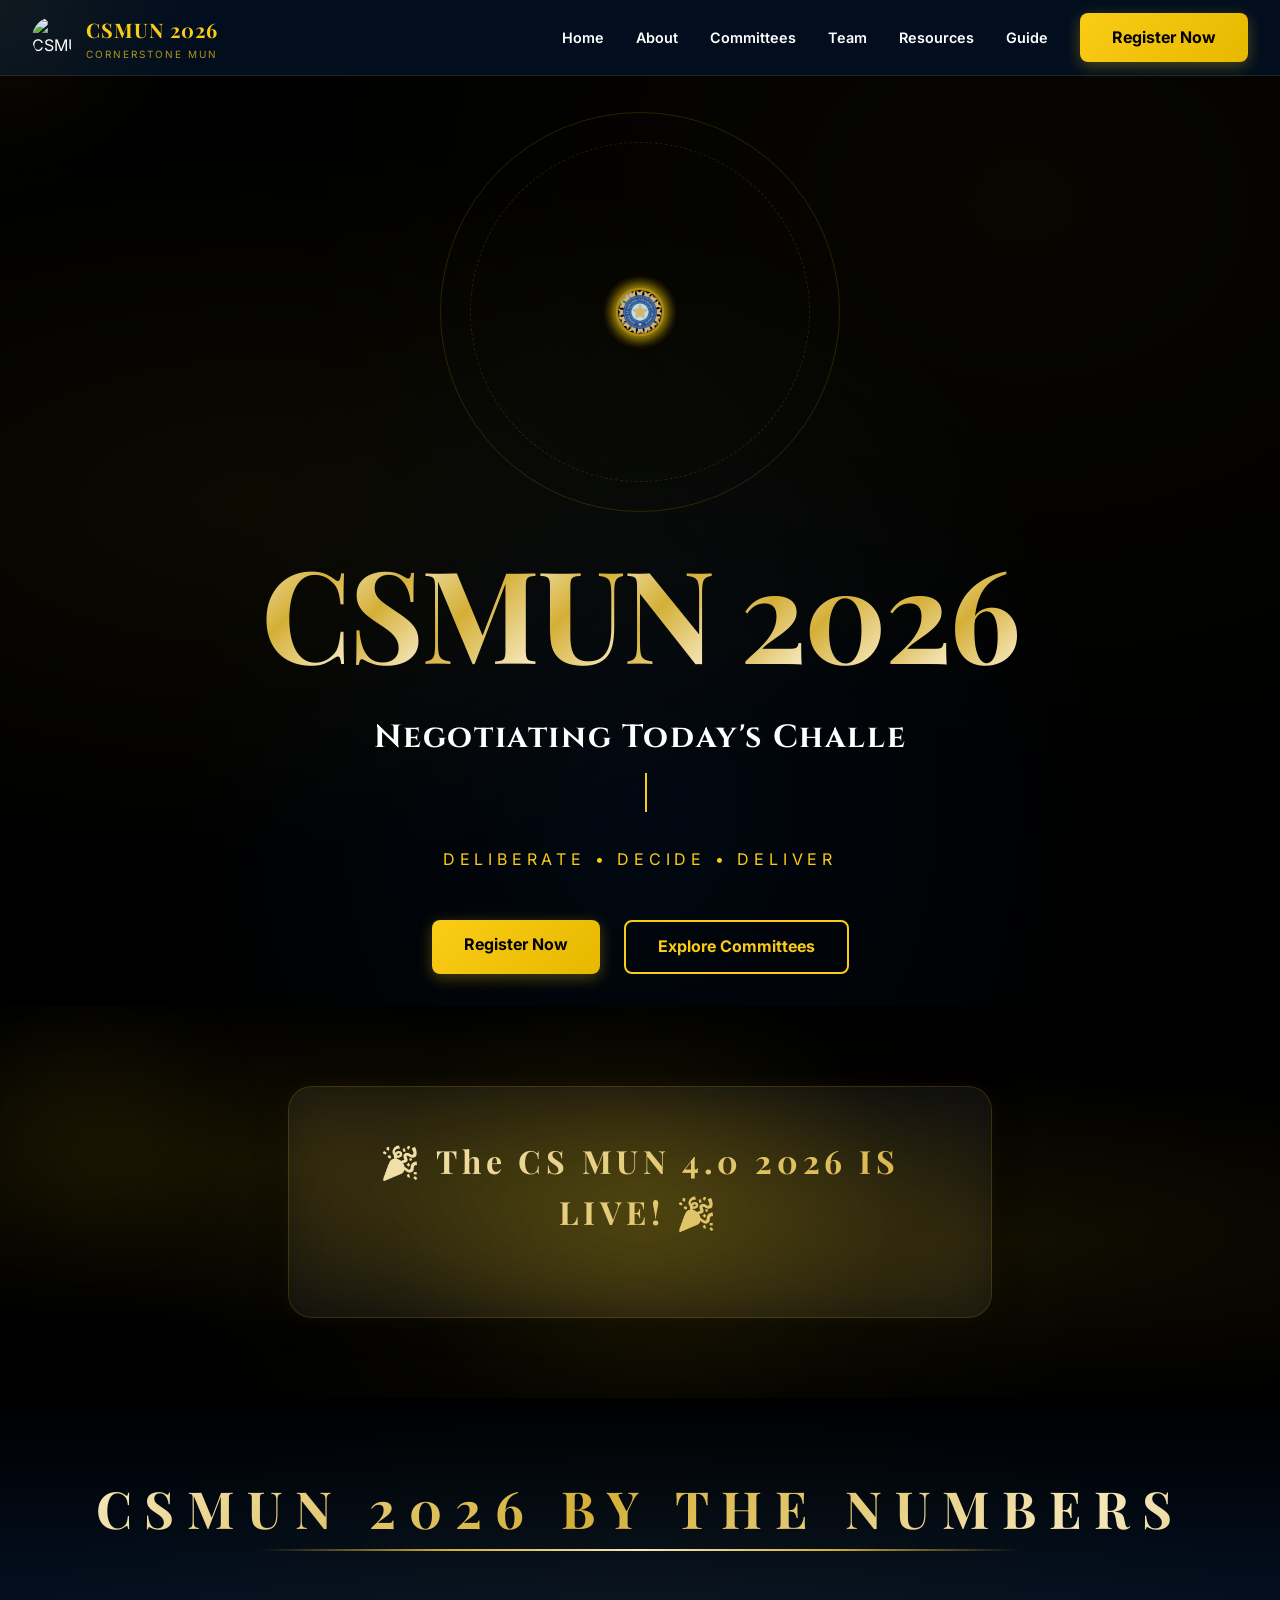
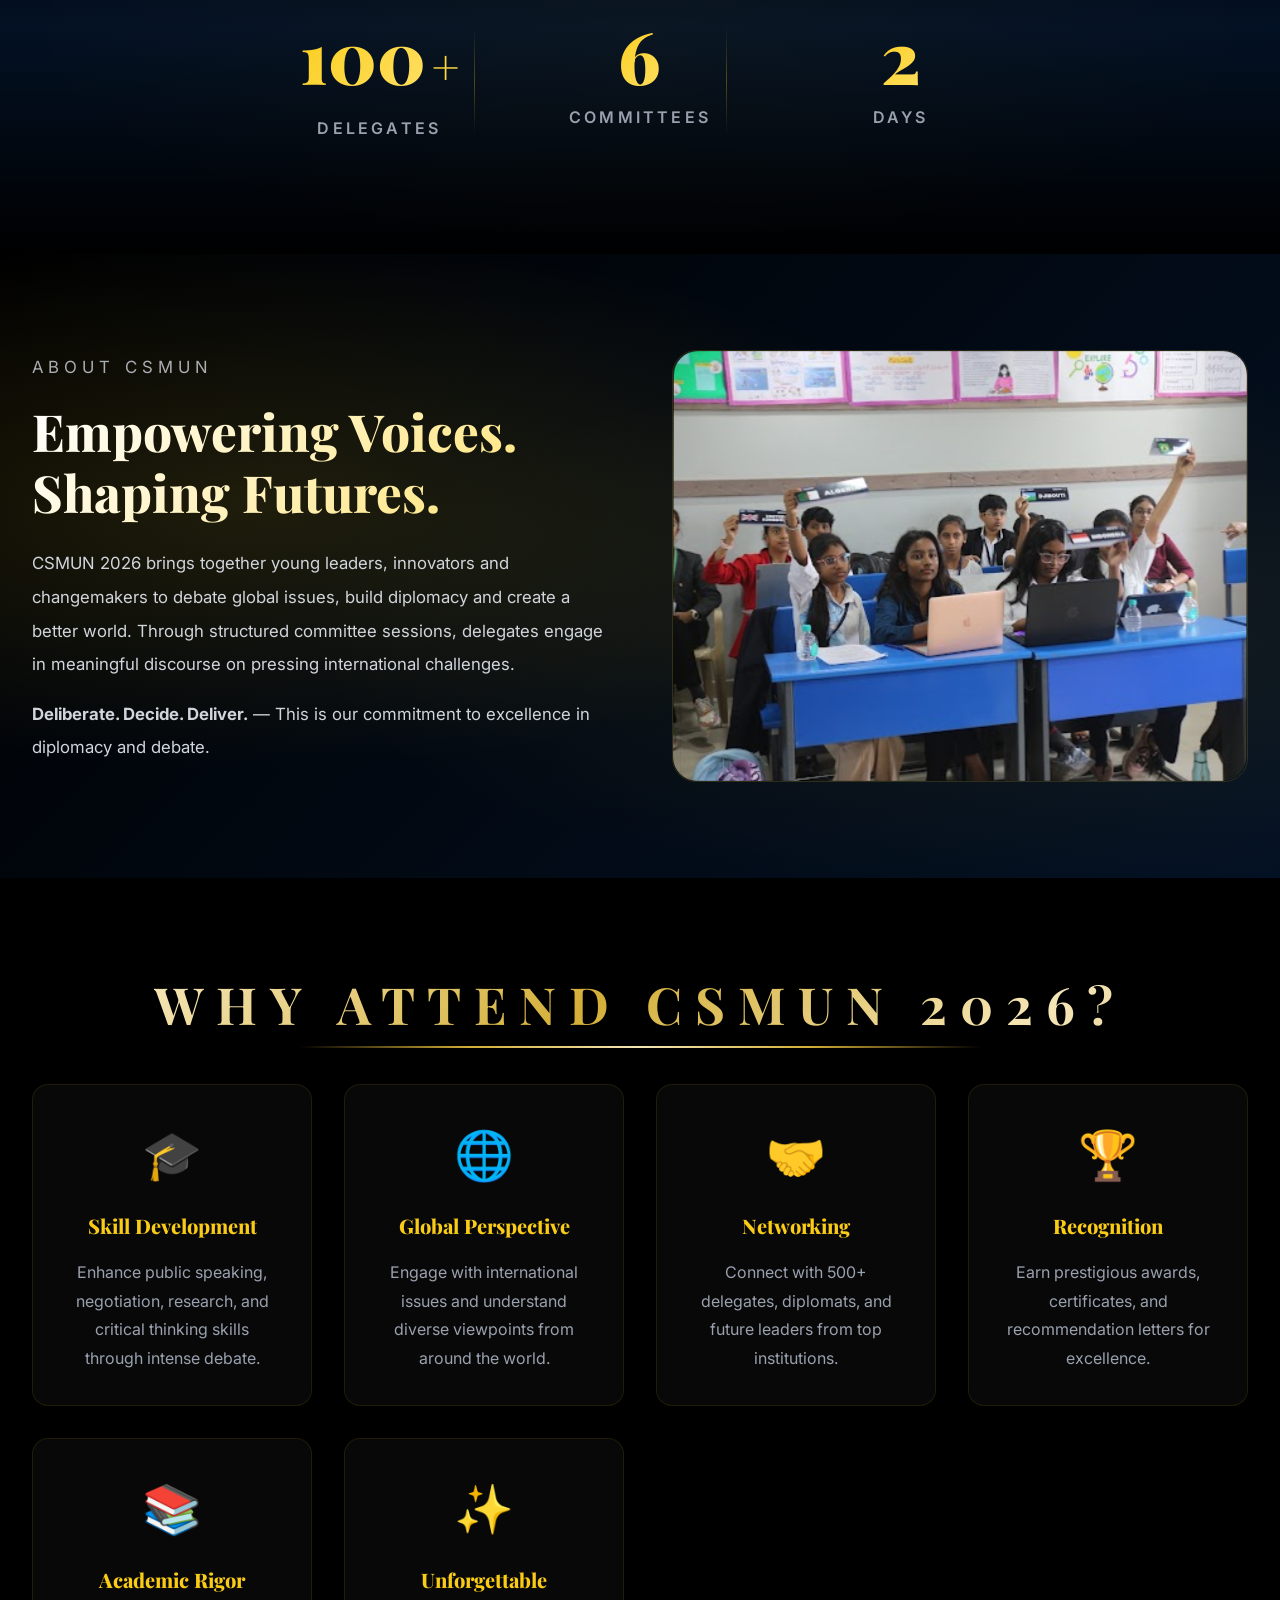
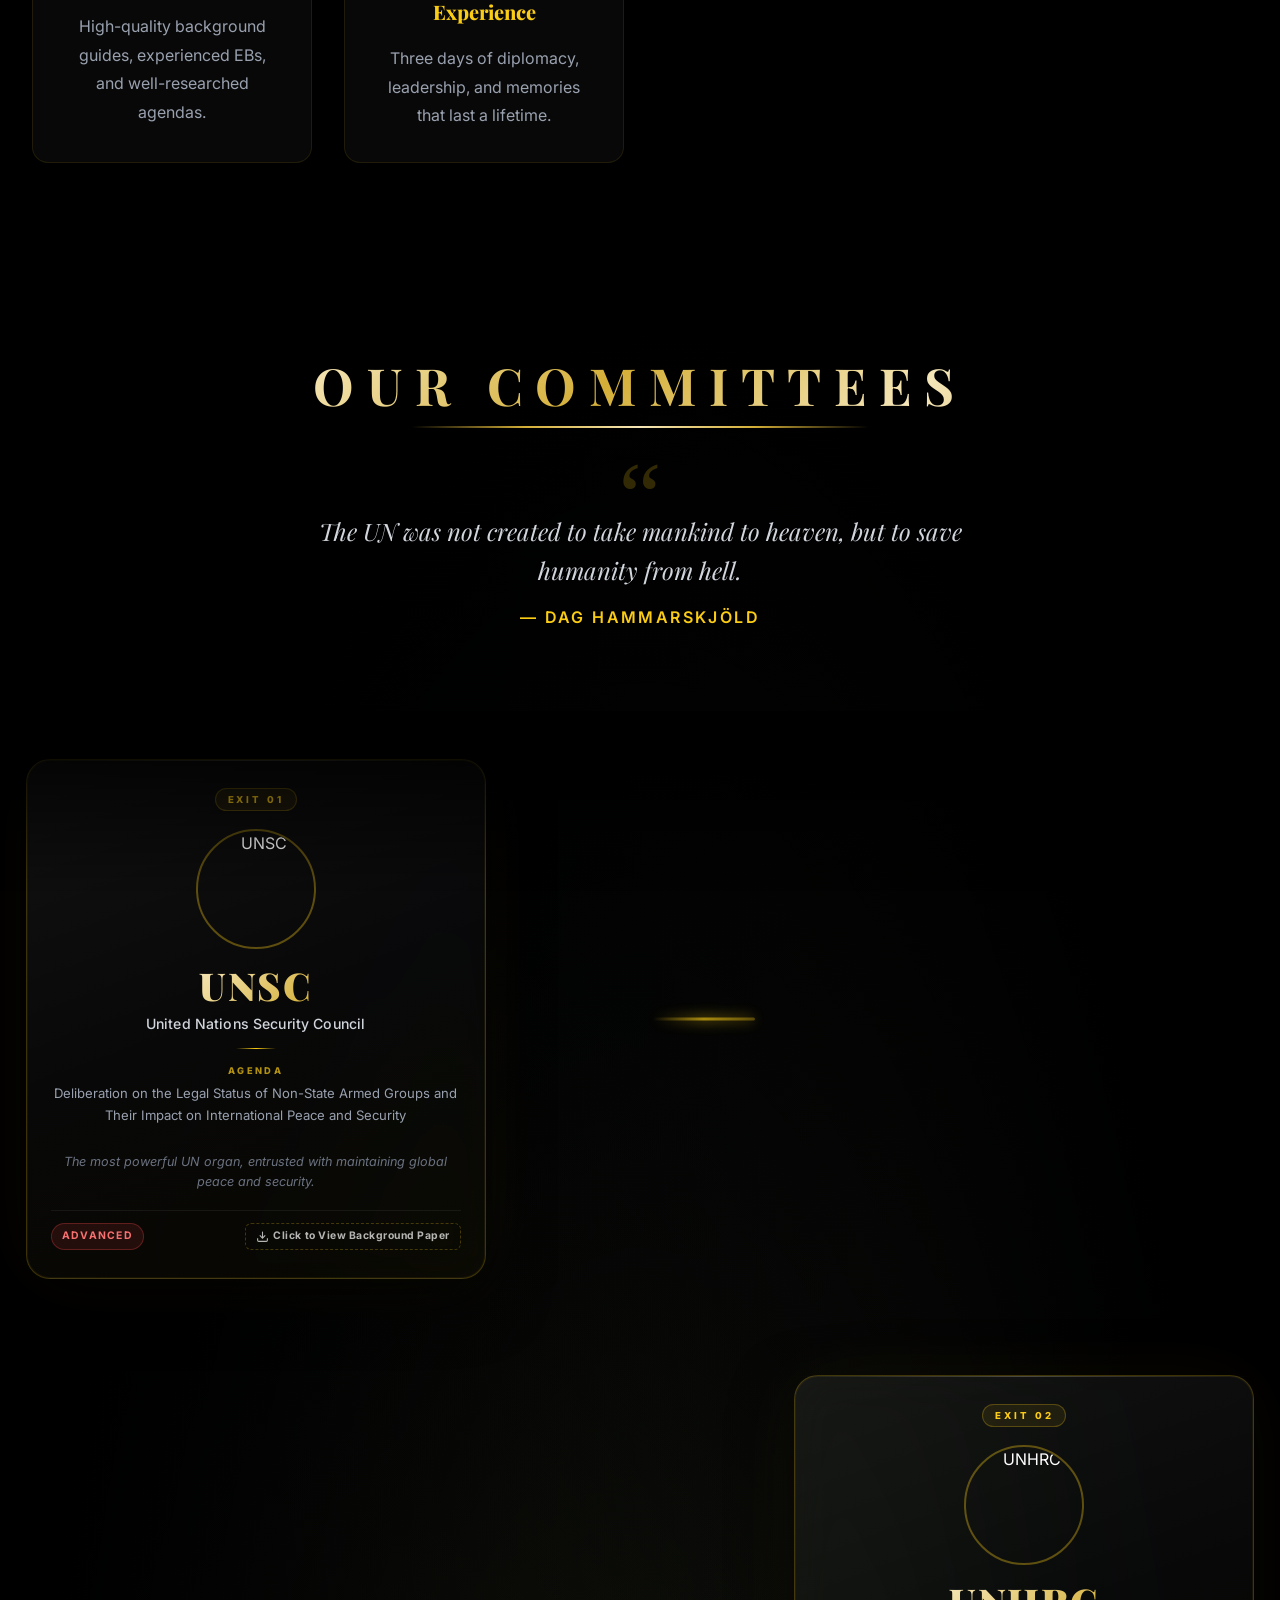
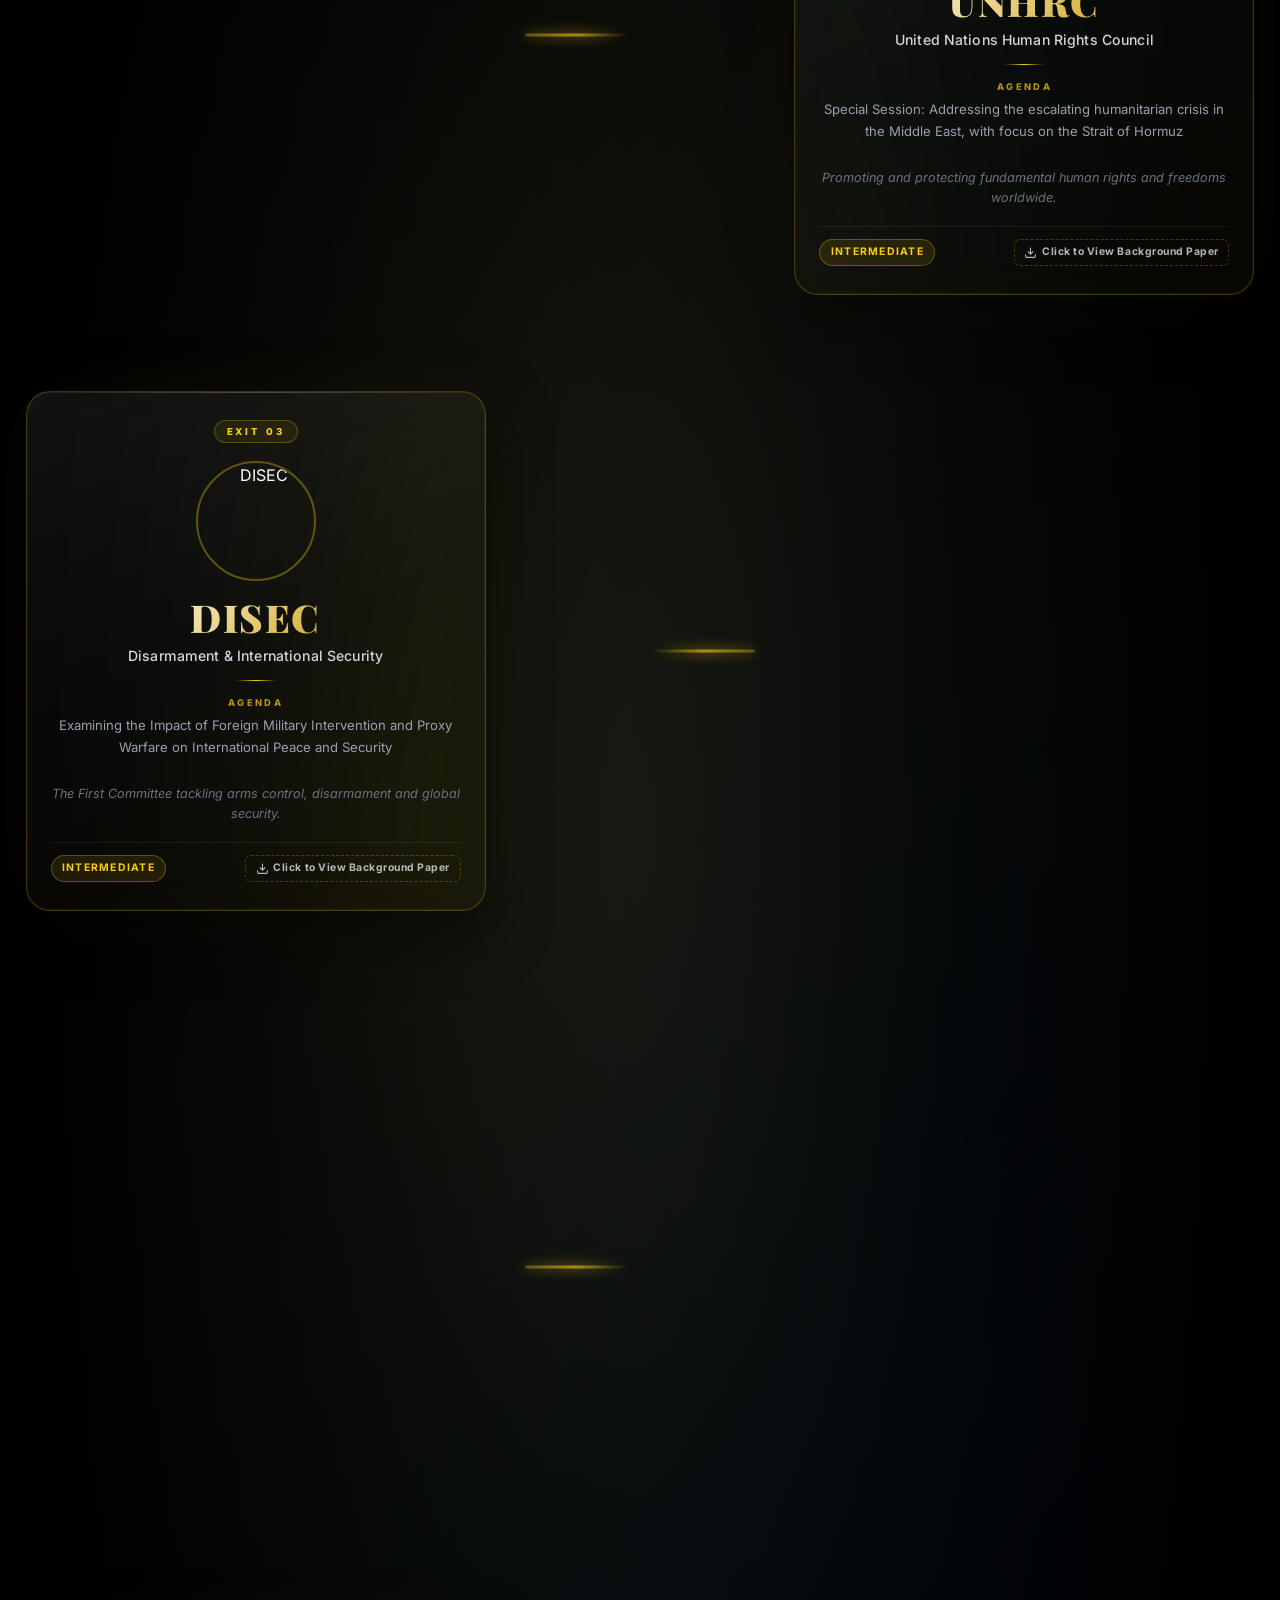
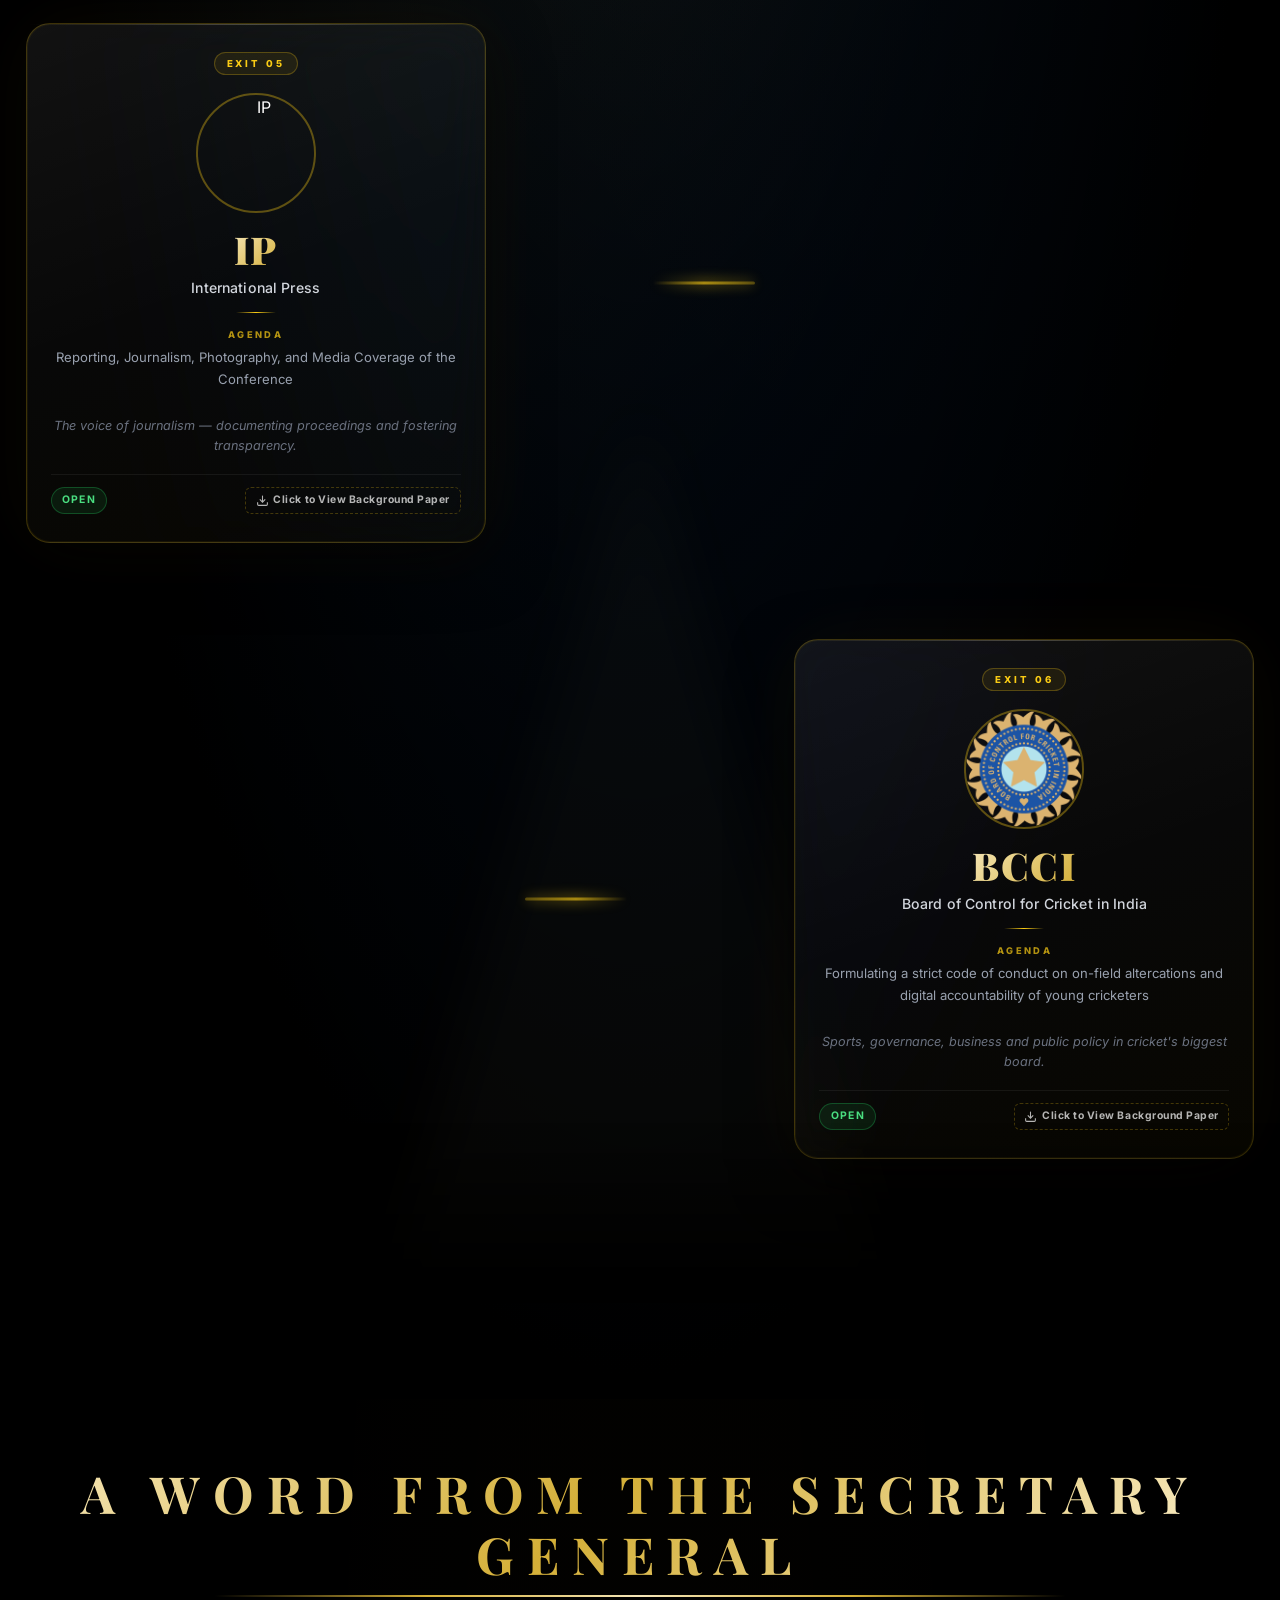
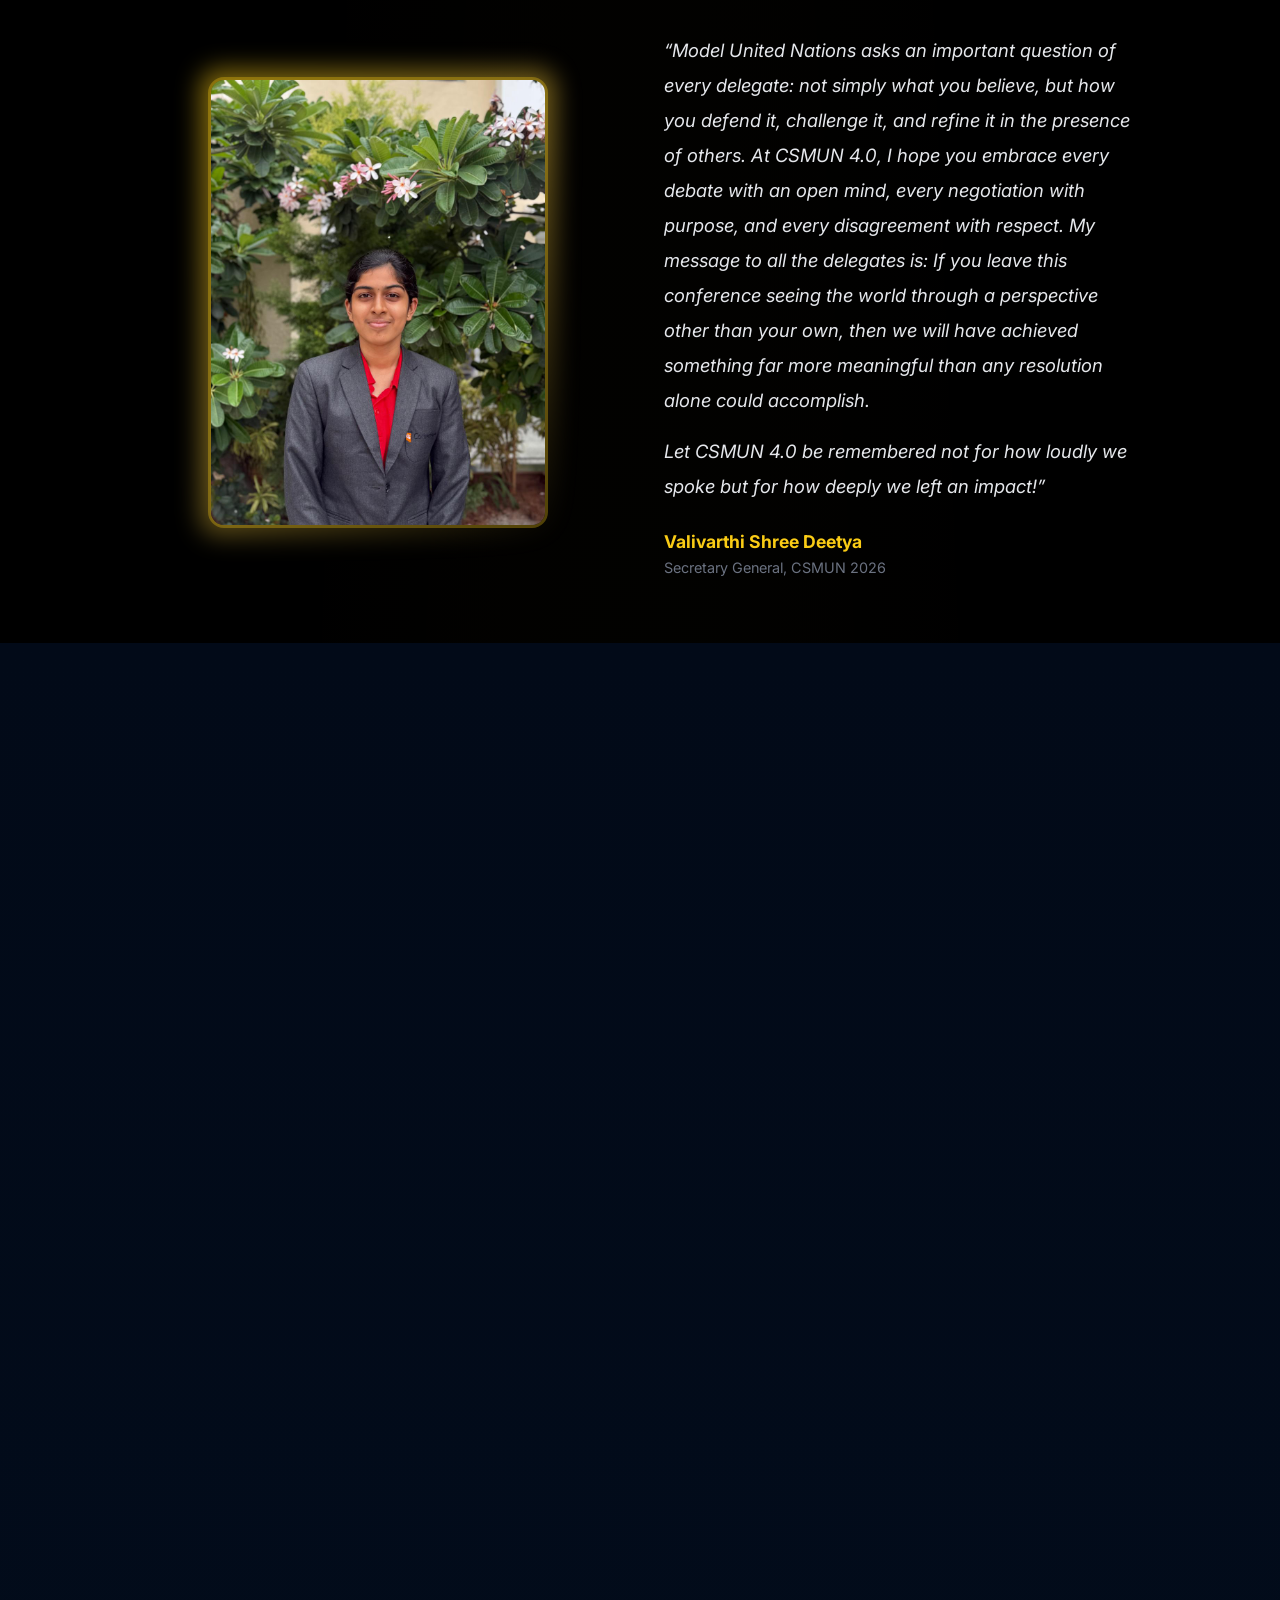
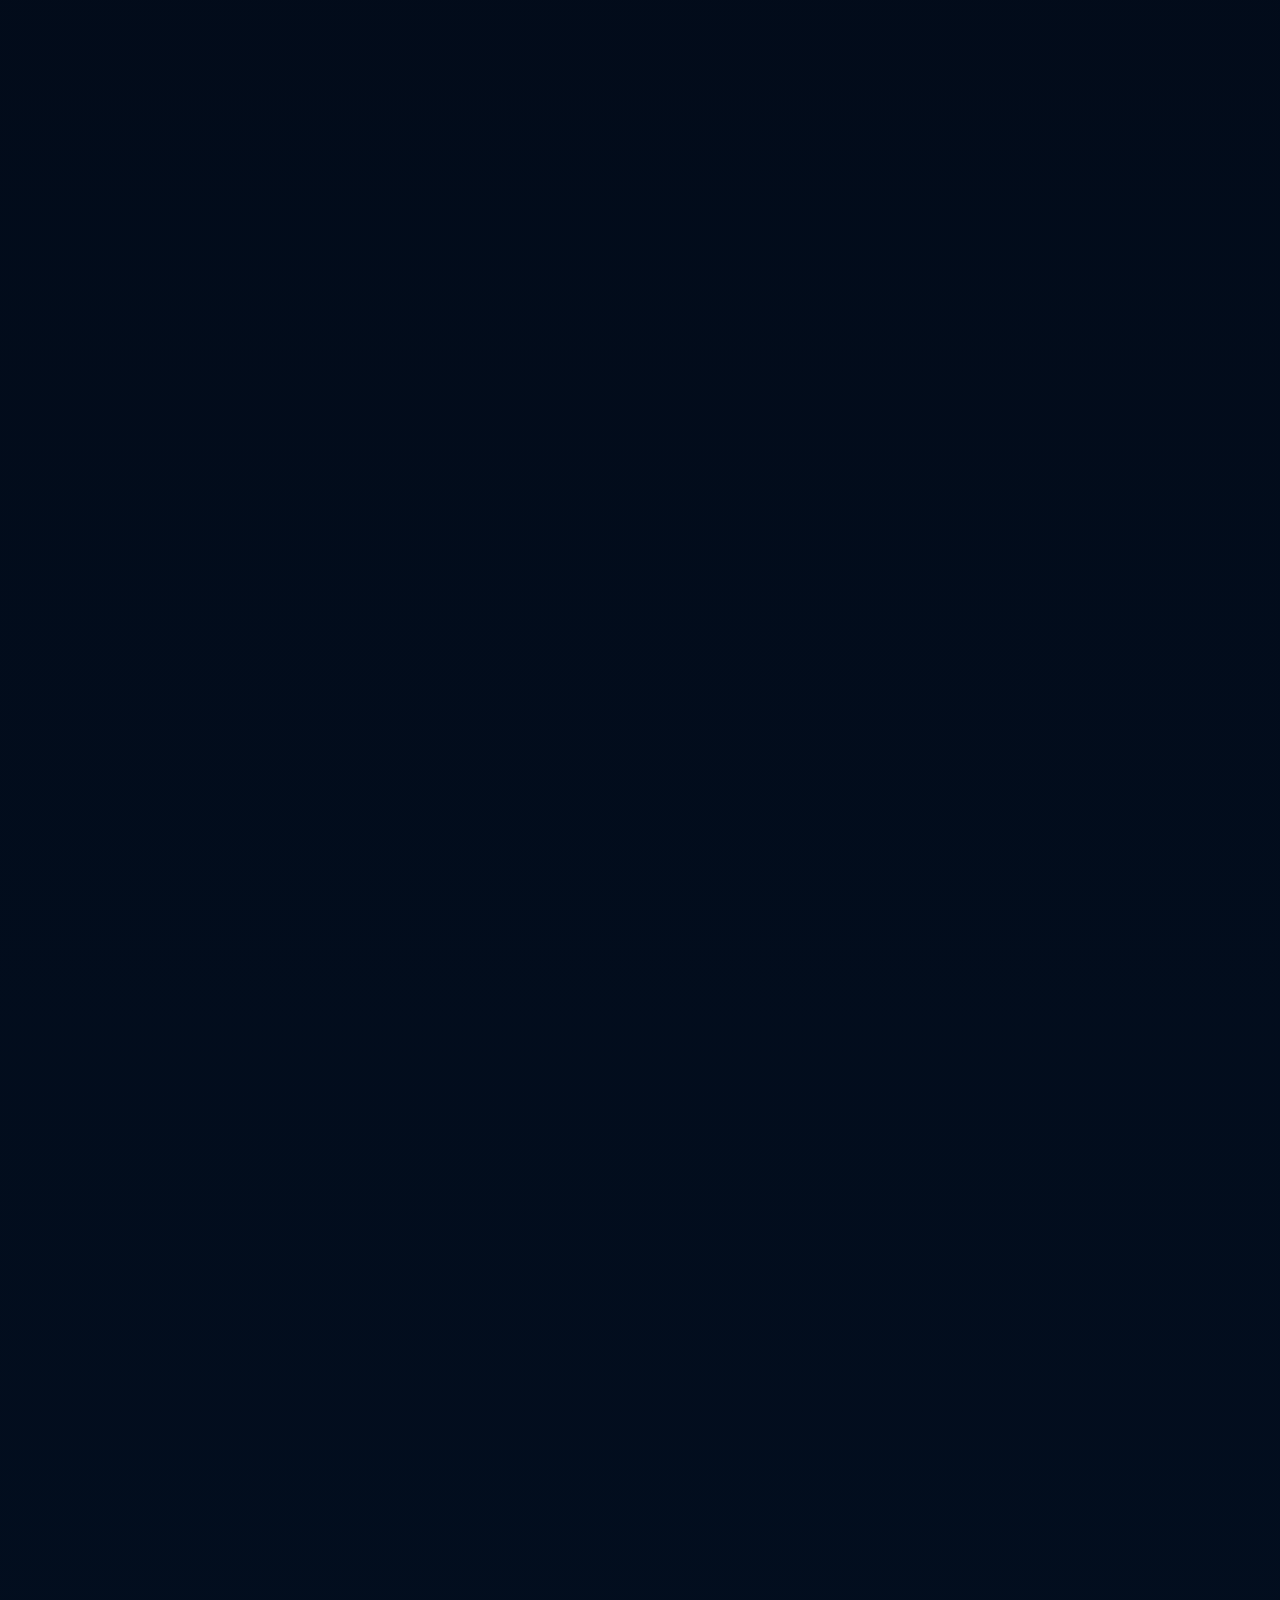
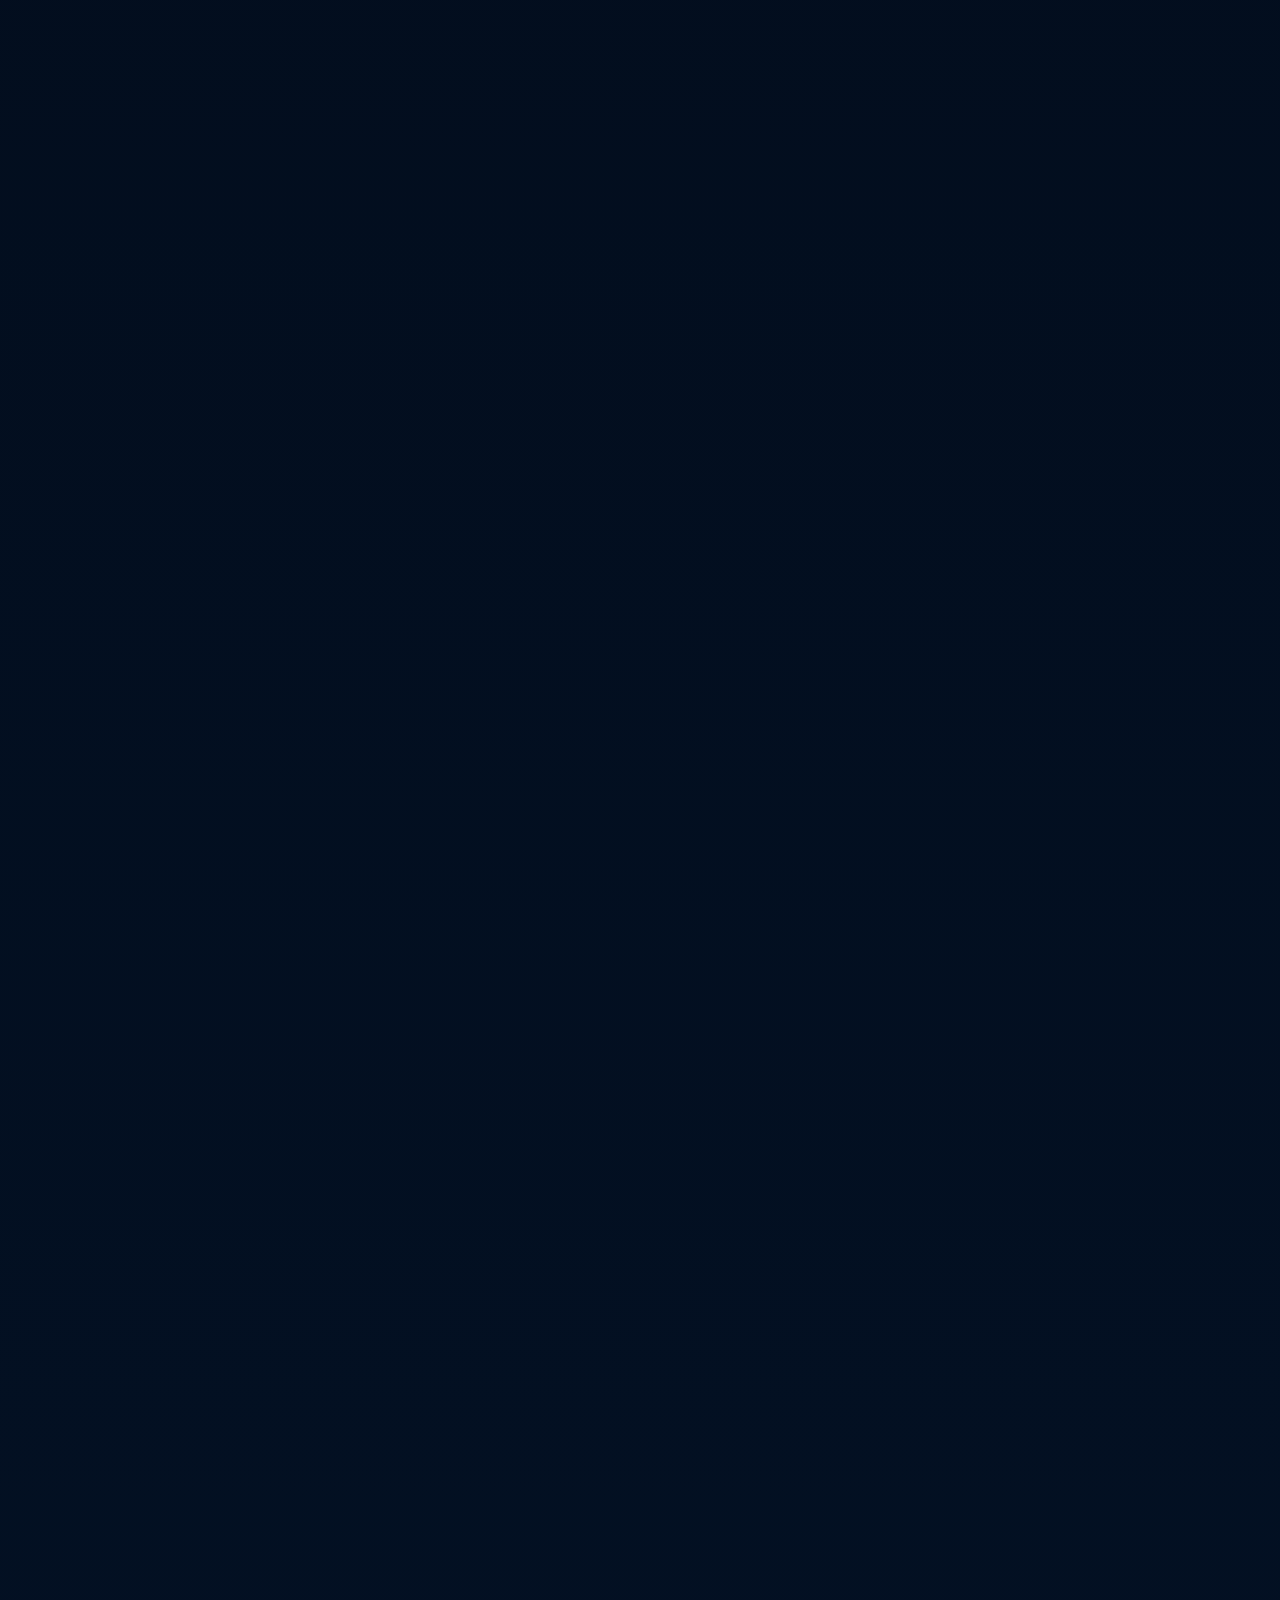
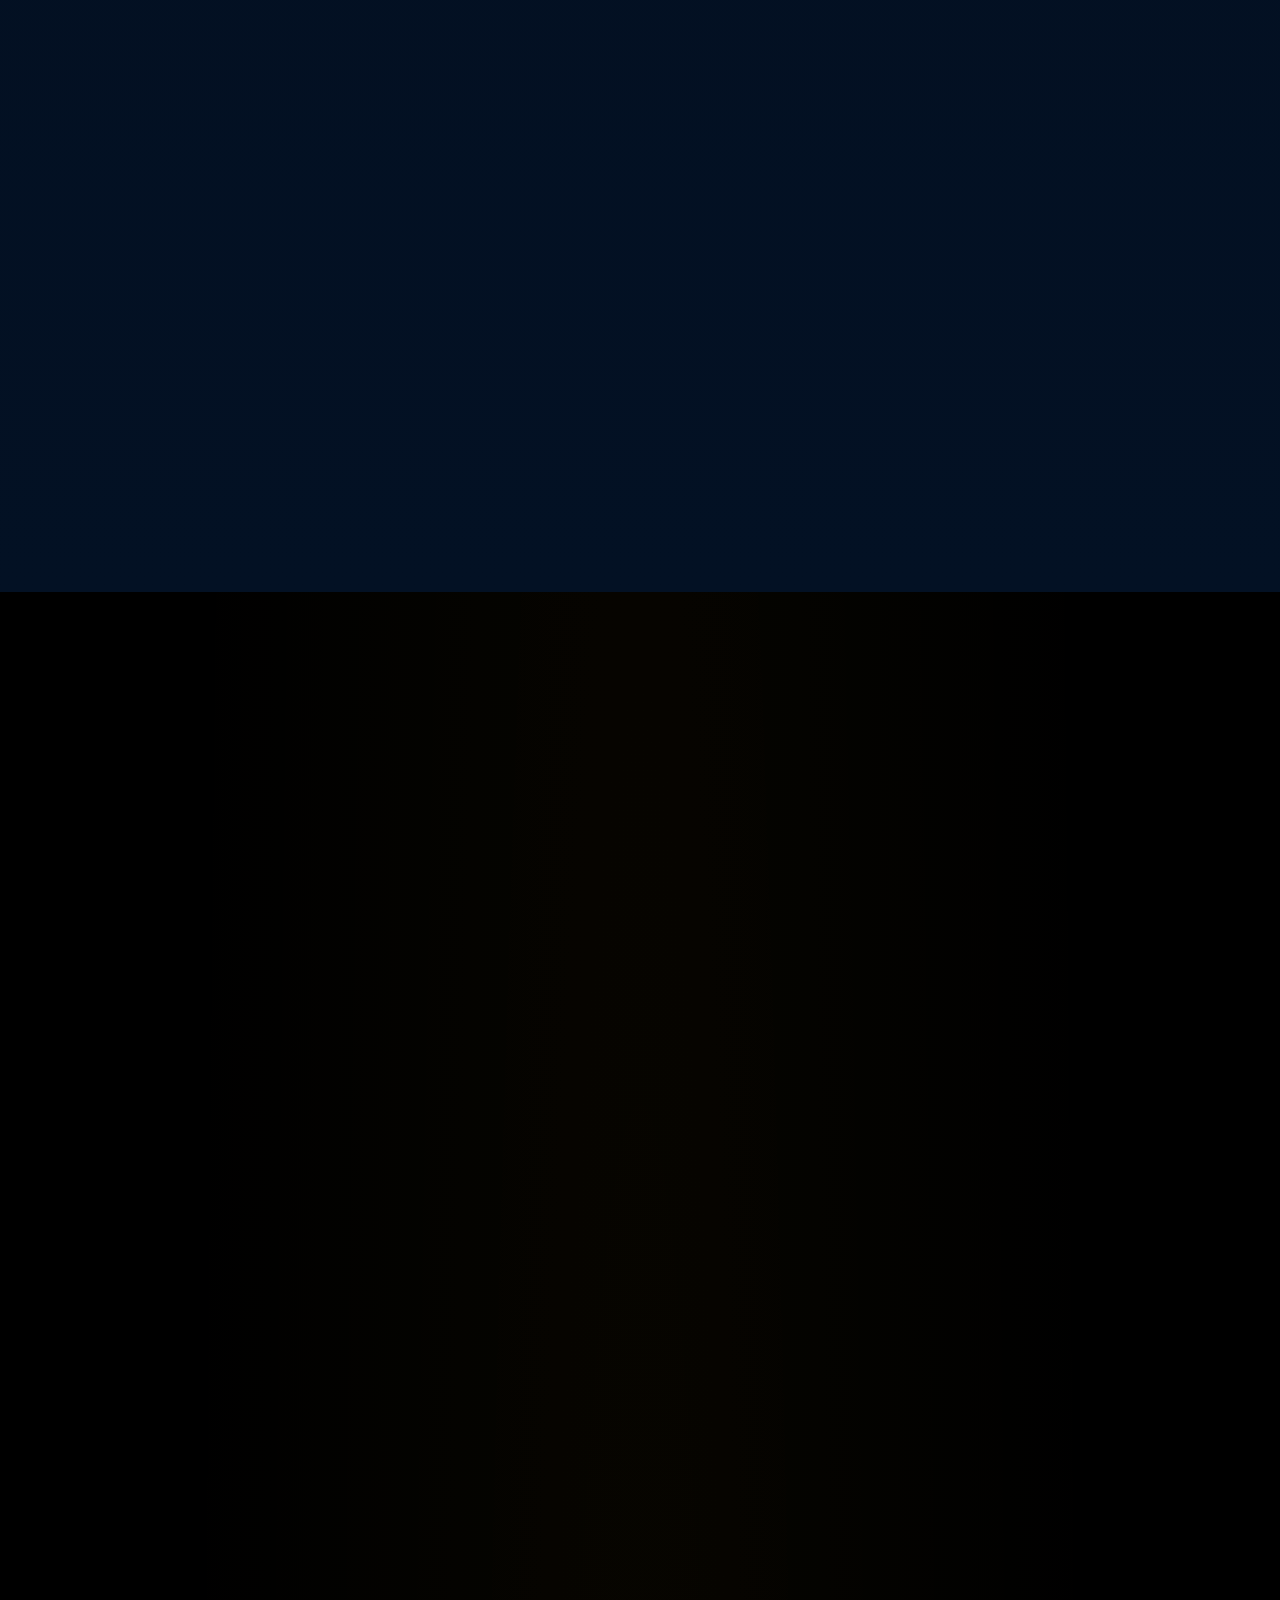
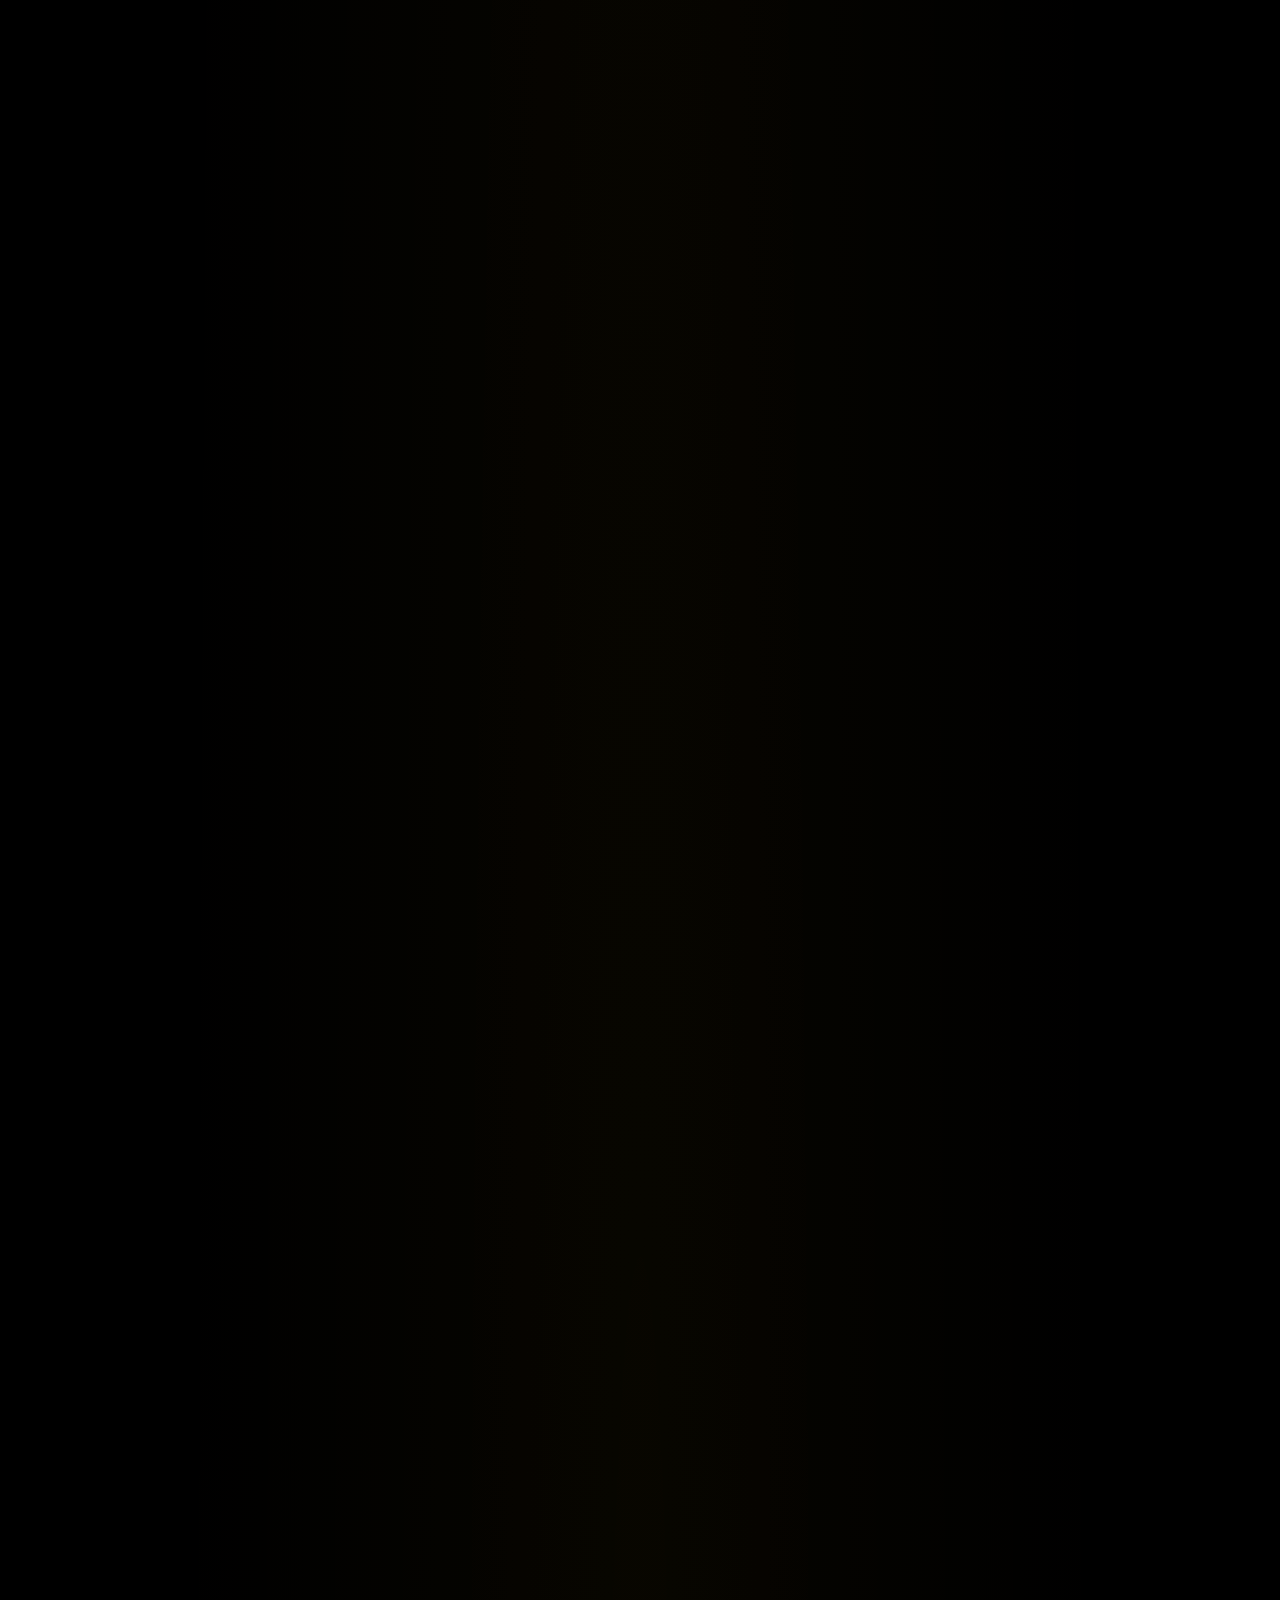
==== commit 26a592c3: "Replace Loukhya, Debadrita, Ushabharati SVGs with photos; add Deetya glowing square photo beside wri" ====
--- a/index.html
+++ b/index.html
@@ -439,18 +439,24 @@
     <!-- Secretary General's Message -->
     <section class="sg-message-section reveal" style="padding:4rem 0;">
         <div class="container">
-            <div style="max-width:800px;margin:0 auto;text-align:center;">
-                <h2 class="section-title">A Word from the Secretary General</h2>
-                <div style="margin-top:2rem;padding:2.5rem;background:rgba(250,204,21,0.04);border:1px solid rgba(250,204,21,0.12);border-radius:1.5rem;text-align:left;">
-                    <p style="color:var(--gray-200);font-size:1.15rem;line-height:1.9;font-style:italic;">
-                        &ldquo;Model United Nations asks an important question of every delegate: not simply what you believe, but how you defend it, challenge it, and refine it in the presence of others. At CSMUN 4.0, I hope you embrace every debate with an open mind, every negotiation with purpose, and every disagreement with respect. My message to all the delegates is: If you leave this conference seeing the world through a perspective other than your own, then we will have achieved something far more meaningful than any resolution alone could accomplish.
-                    </p>
-                    <p style="color:var(--gray-200);font-size:1.15rem;line-height:1.9;font-style:italic;margin-top:1rem;">
-                        Let CSMUN 4.0 be remembered not for how loudly we spoke but for how deeply we left an impact!&rdquo;
-                    </p>
-                    <div style="margin-top:1.5rem;display:flex;align-items:center;gap:1rem;justify-content:flex-end;">
-                        <div style="text-align:right;">
-                            <p style="color:var(--gold);font-weight:700;font-size:1.05rem;">Valivarthi Shree Deetya</p>
+            <h2 class="section-title">A Word from the Secretary General</h2>
+            <div style="display:grid;grid-template-columns:1fr 1fr;gap:3rem;align-items:center;margin-top:2.5rem;max-width:1000px;margin-left:auto;margin-right:auto;">
+                <div style="text-align:center;">
+                    <div style="position:relative;display:inline-block;">
+                        <div style="position:absolute;inset:-8px;background:linear-gradient(135deg,#facc15,#d4af37,transparent);border-radius:1.2rem;opacity:0.5;filter:blur(12px);animation:pulseGlow 3s ease-in-out infinite;"></div>
+                        <img src="images/usg/deetya.jpeg" alt="Valivarthi Shree Deetya" loading="lazy" style="width:100%;max-width:340px;height:auto;border-radius:1rem;border:3px solid rgba(250,204,21,0.3);position:relative;z-index:1;display:block;">
+                    </div>
+                </div>
+                <div>
+                    <div style="padding:0;text-align:left;">
+                        <p style="color:var(--gray-200);font-size:1.15rem;line-height:1.9;font-style:italic;">
+                            &ldquo;Model United Nations asks an important question of every delegate: not simply what you believe, but how you defend it, challenge it, and refine it in the presence of others. At CSMUN 4.0, I hope you embrace every debate with an open mind, every negotiation with purpose, and every disagreement with respect. My message to all the delegates is: If you leave this conference seeing the world through a perspective other than your own, then we will have achieved something far more meaningful than any resolution alone could accomplish.
+                        </p>
+                        <p style="color:var(--gray-200);font-size:1.15rem;line-height:1.9;font-style:italic;margin-top:1rem;">
+                            Let CSMUN 4.0 be remembered not for how loudly we spoke but for how deeply we left an impact!&rdquo;
+                        </p>
+                        <div style="margin-top:1.5rem;">
+                            <p style="color:var(--gold);font-weight:700;font-size:1.1rem;">Valivarthi Shree Deetya</p>
                             <p style="color:var(--gray-500);font-size:0.9rem;">Secretary General, CSMUN 2026</p>
                         </div>
                     </div>
@@ -458,6 +464,15 @@
             </div>
         </div>
     </section>
+    <style>
+    @keyframes pulseGlow {
+        0%,100%{opacity:0.4;transform:scale(1)}
+        50%{opacity:0.8;transform:scale(1.05)}
+    }
+    @media(max-width:768px){
+        .sg-message-section>div>div>div:first-child{grid-template-columns:1fr!important}
+    }
+    </style>
 
     <!-- Itinerary Section -->
     <section class="itinerary-section reveal">
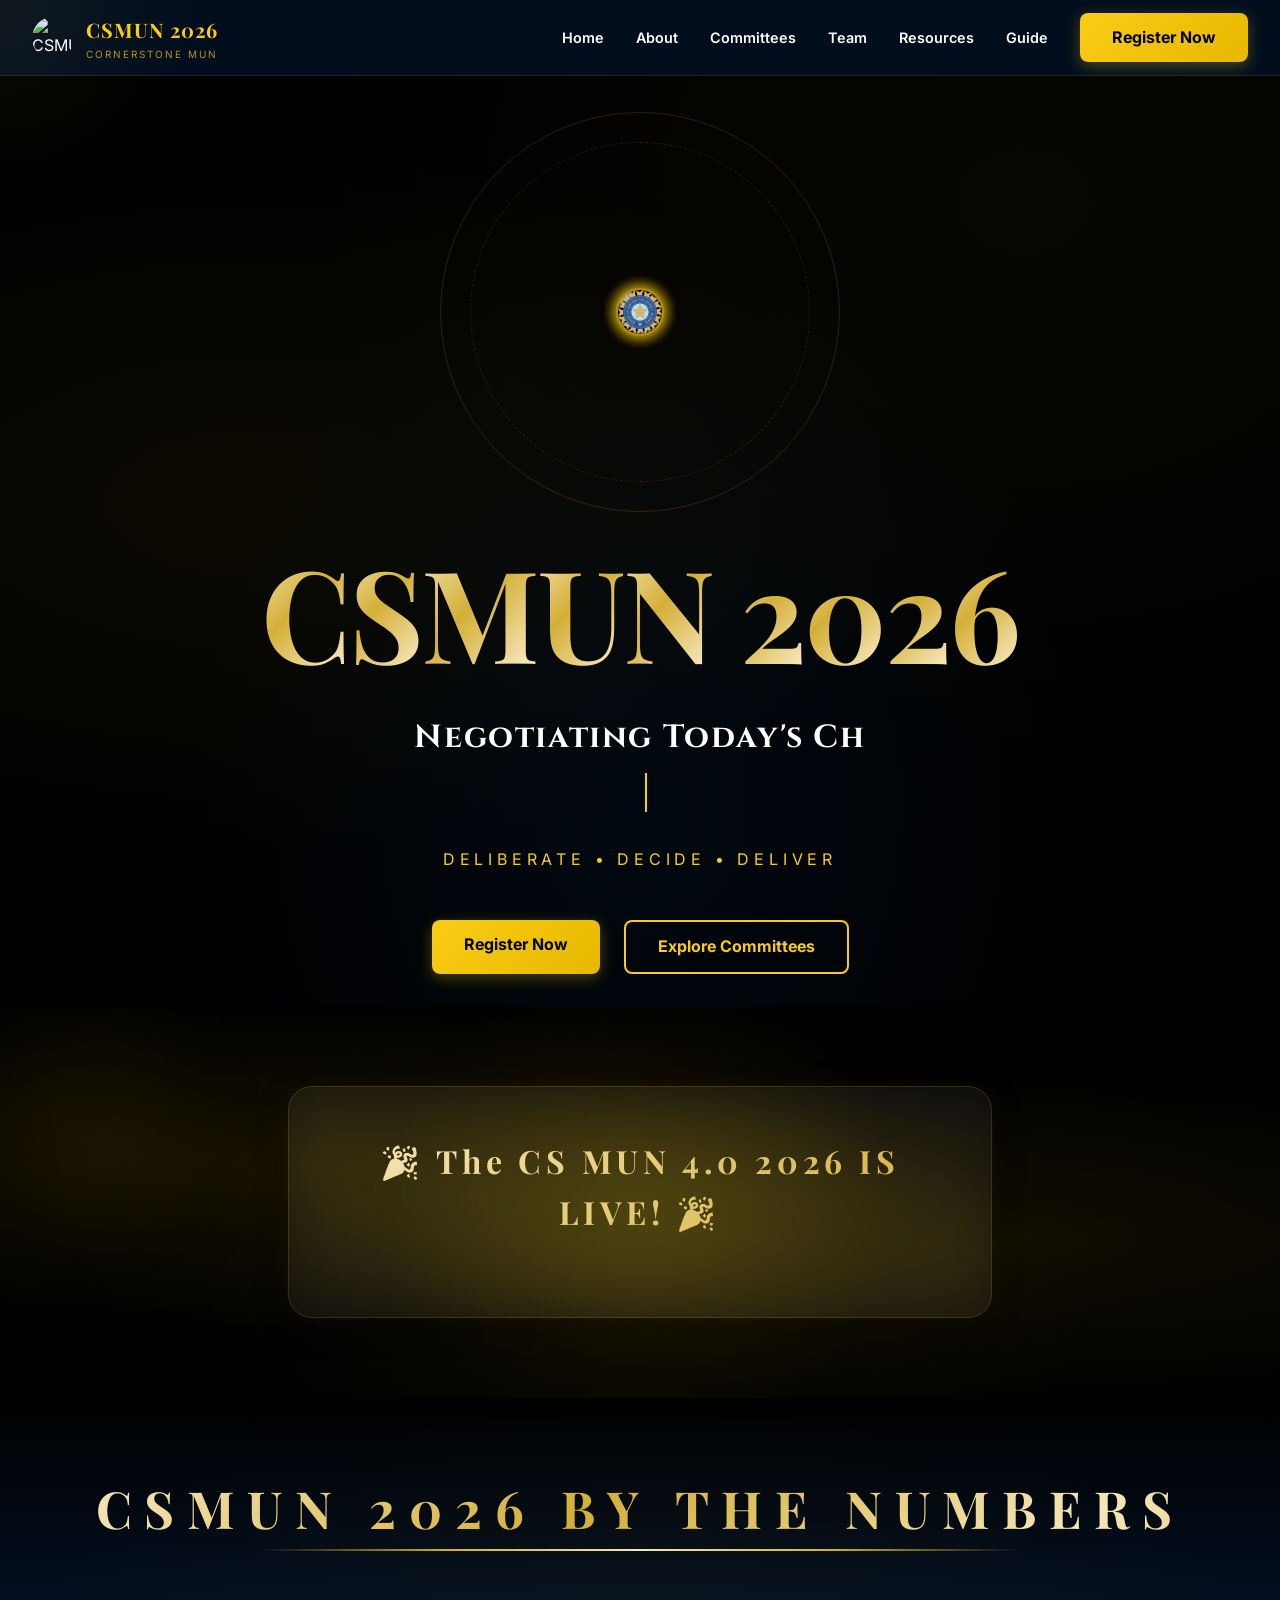
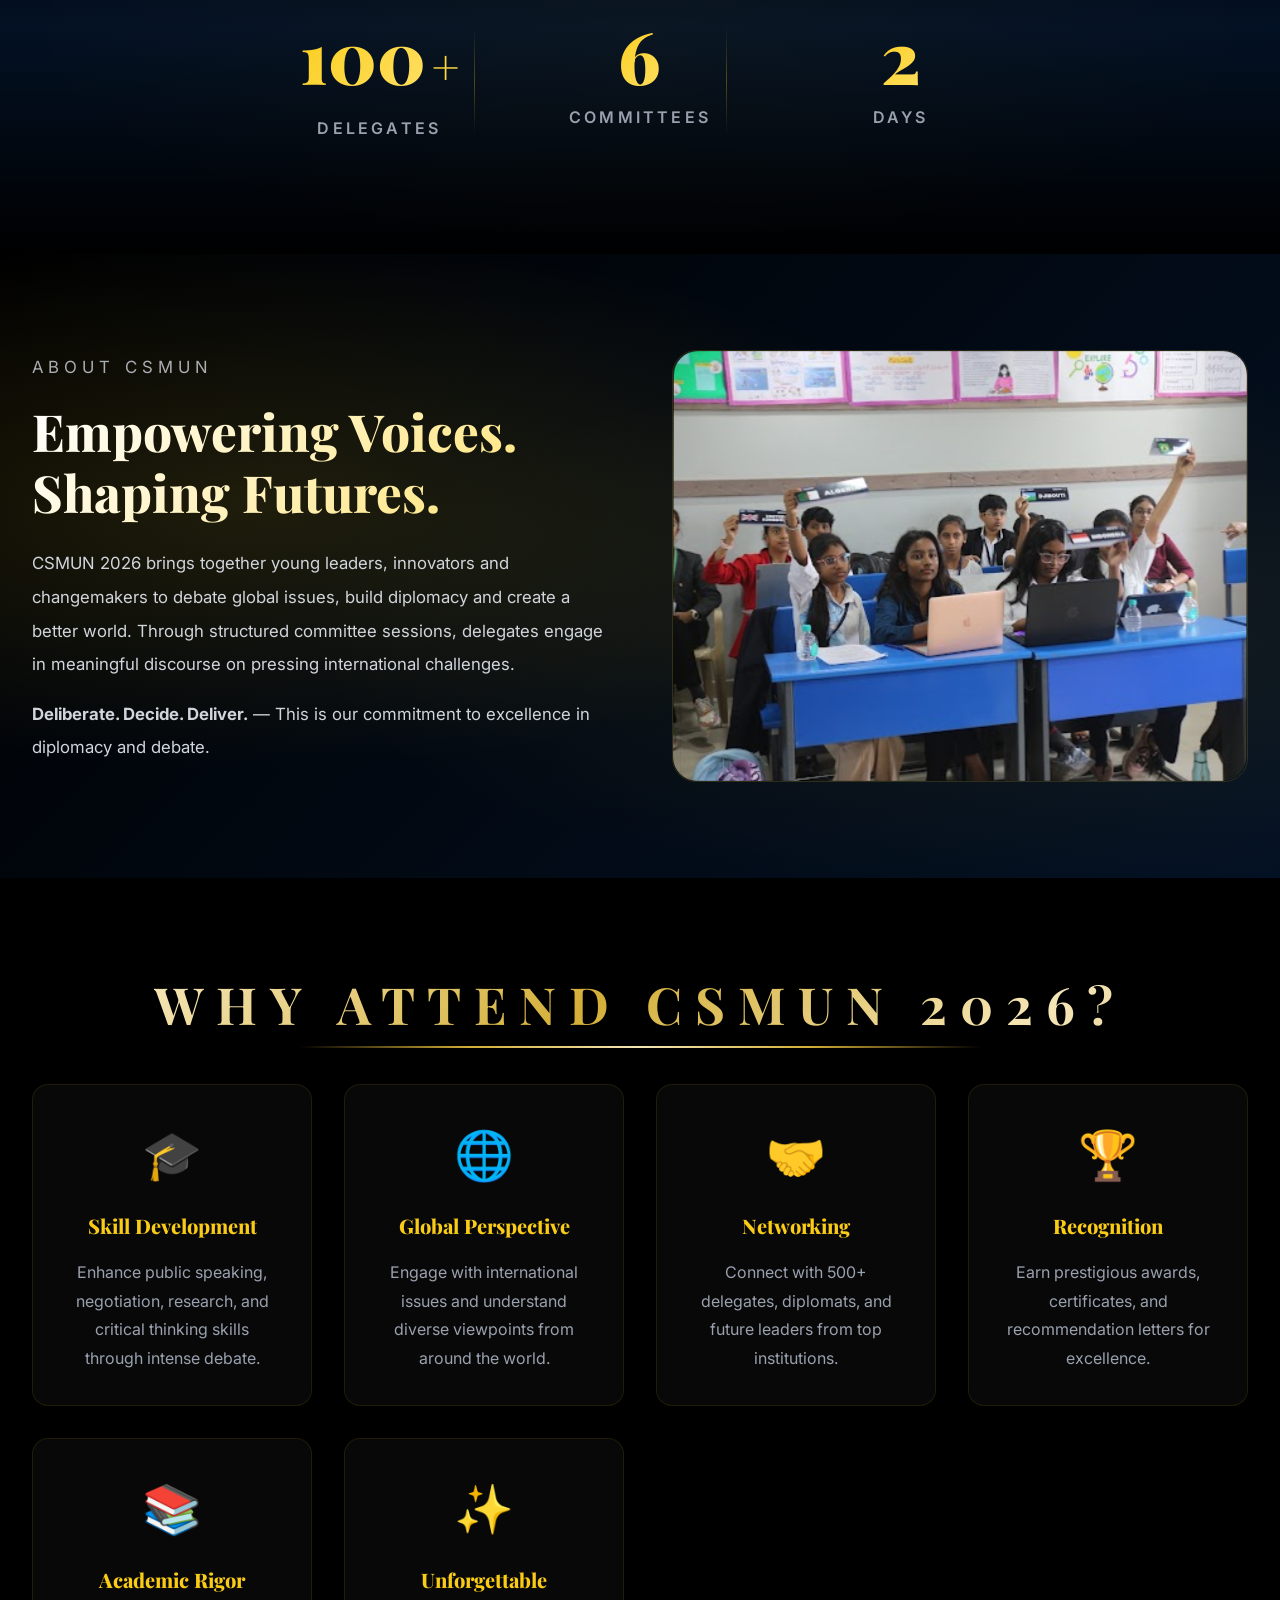
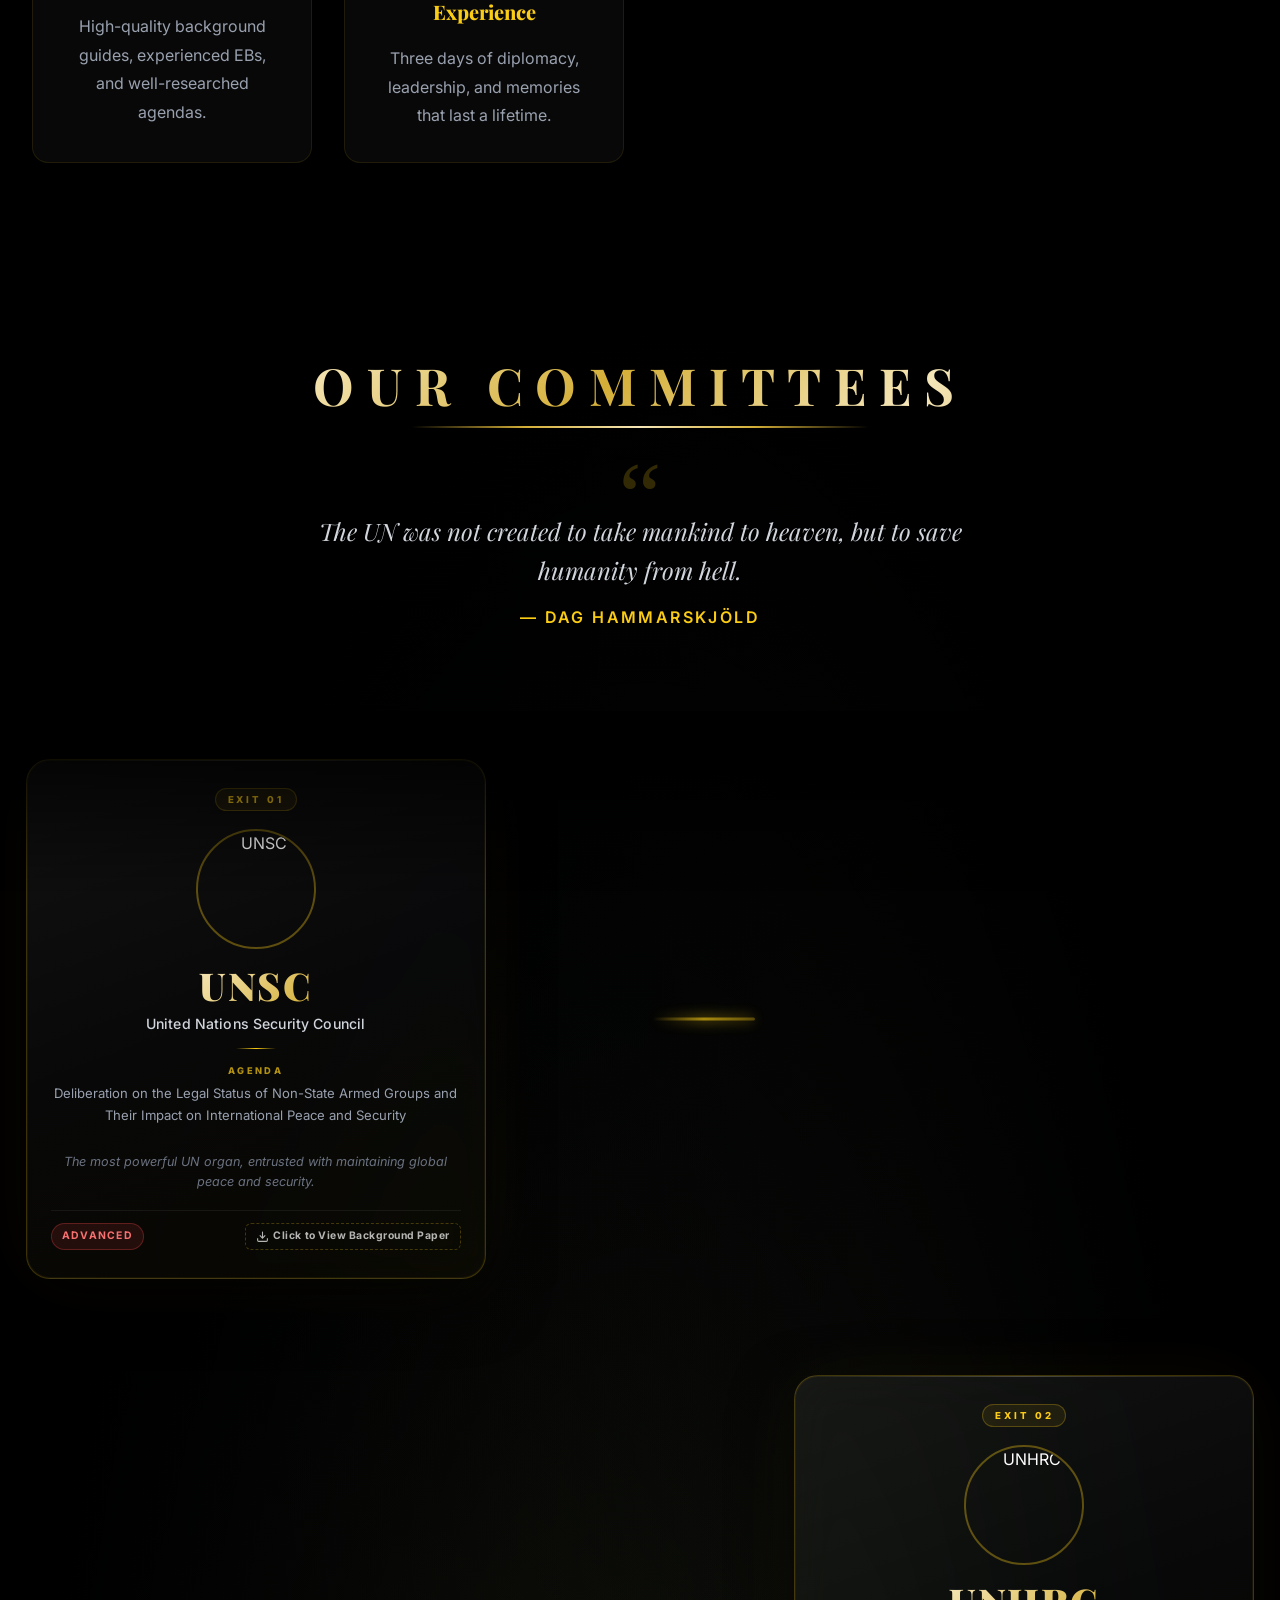
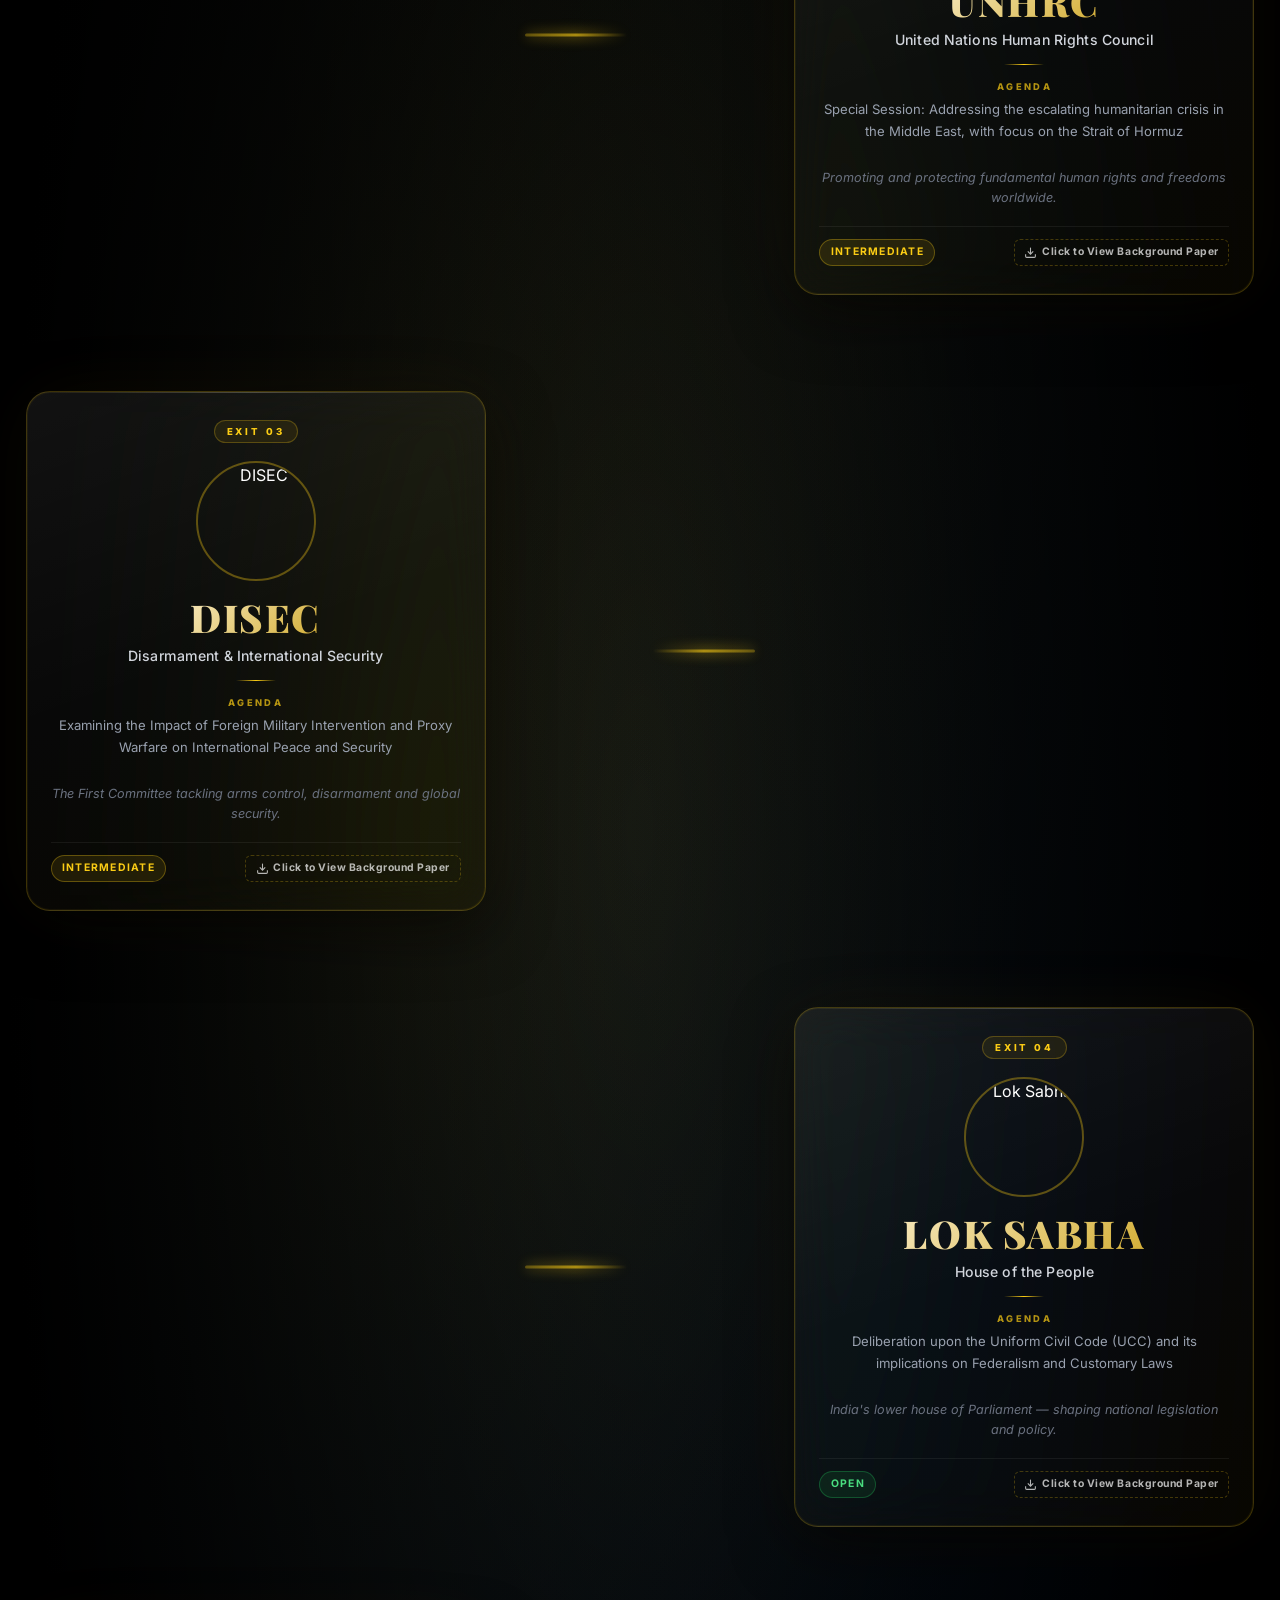
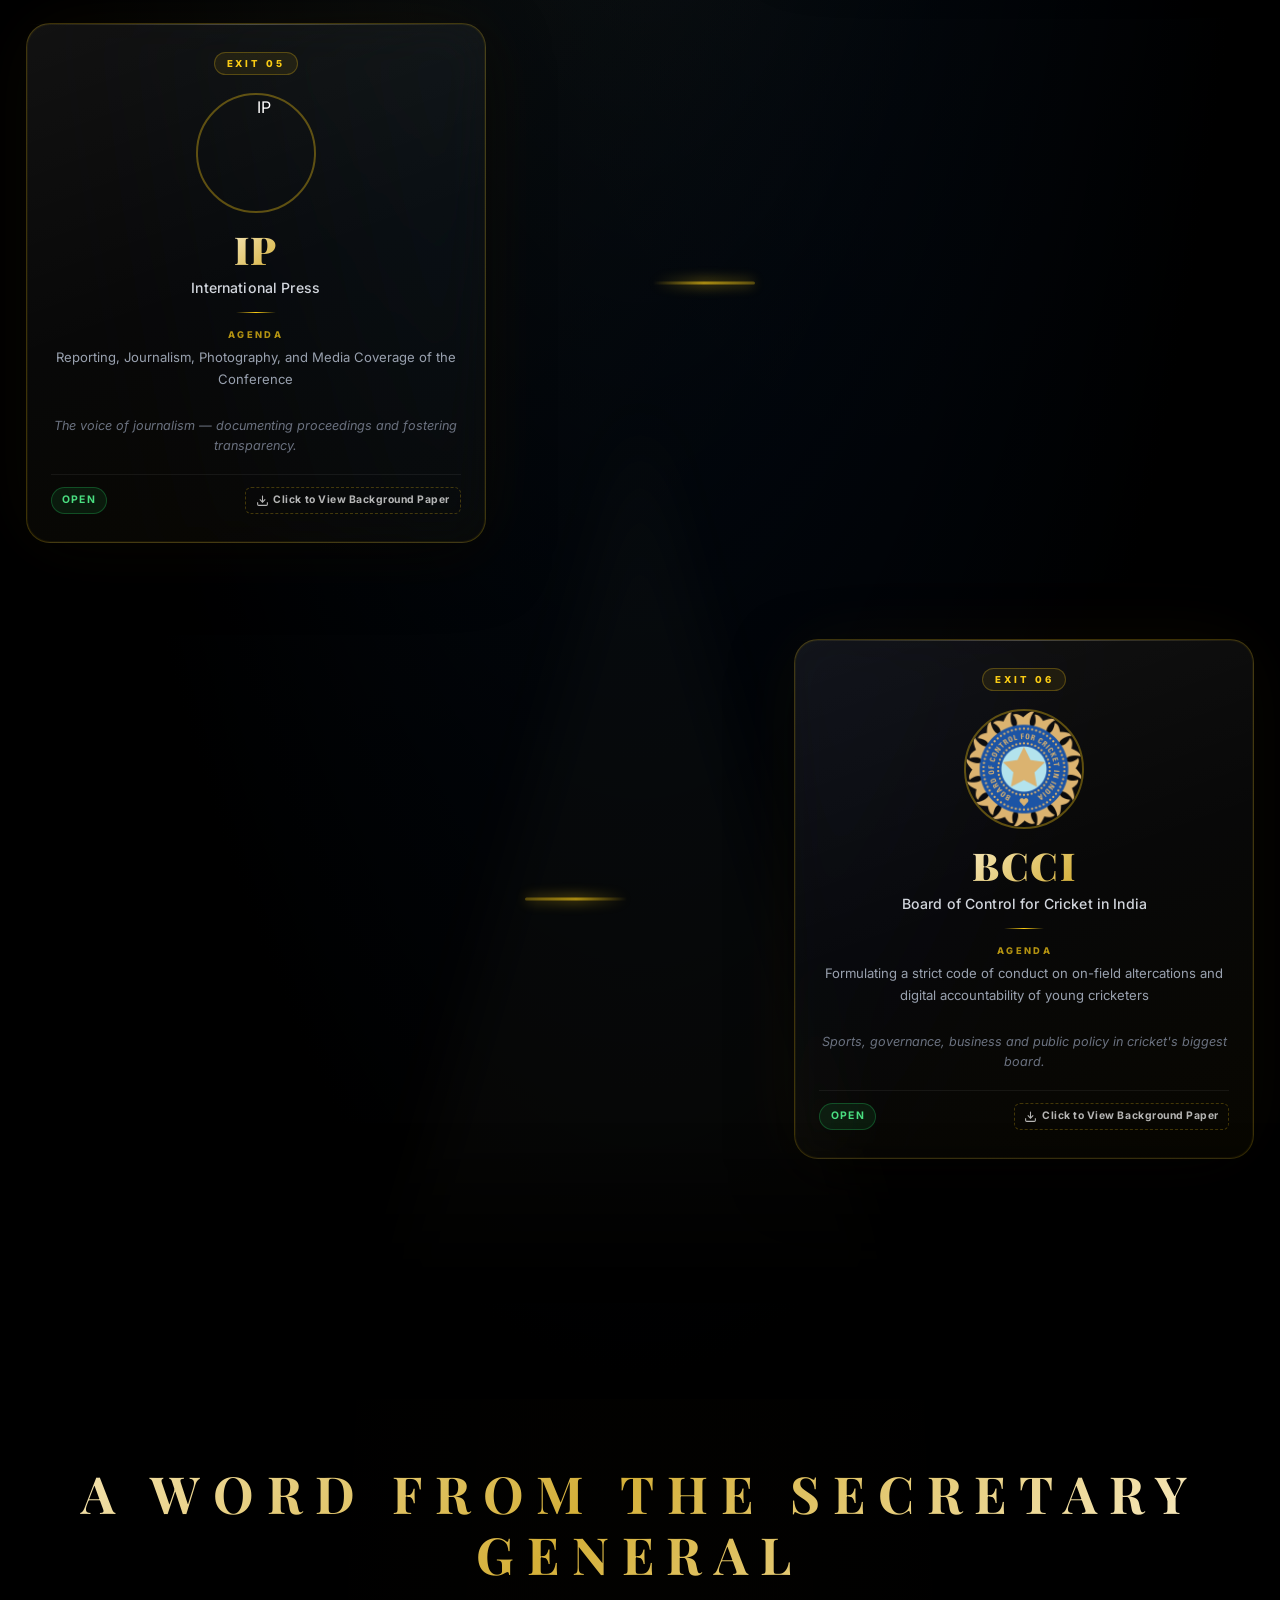
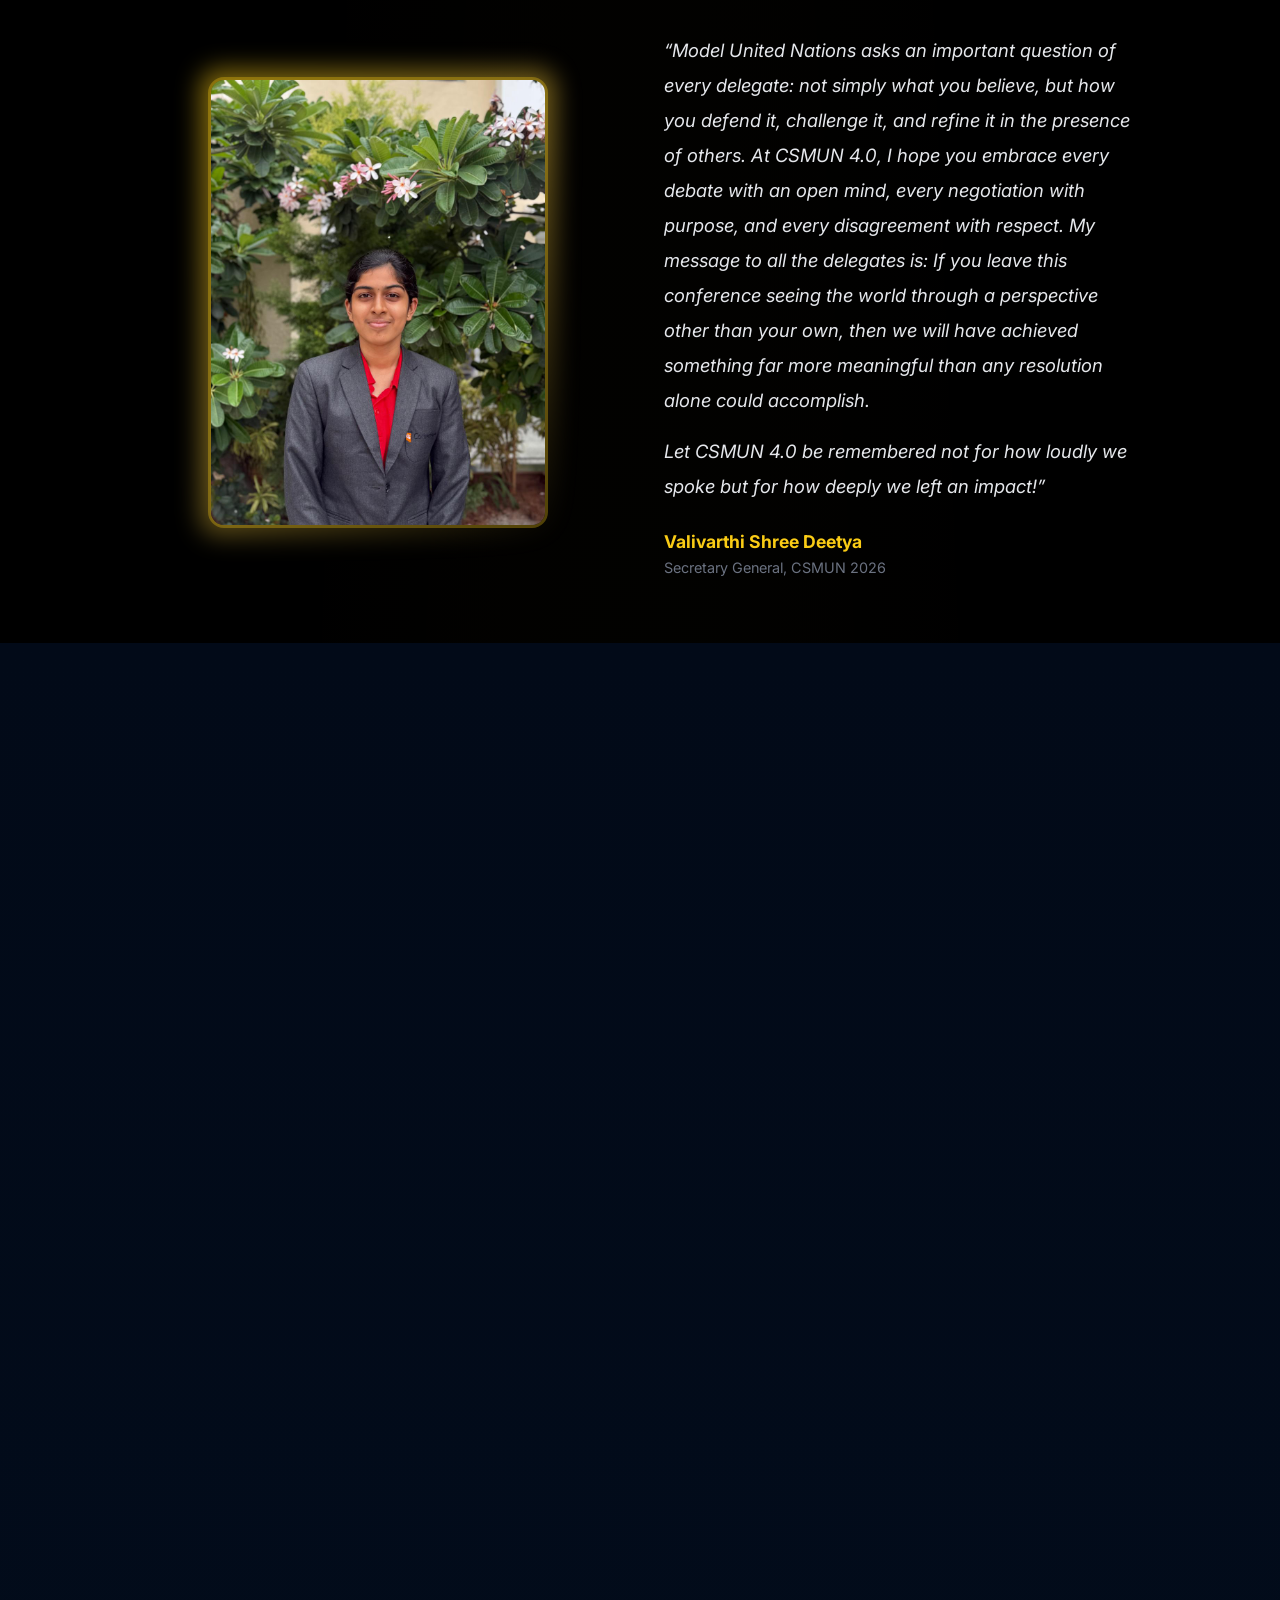
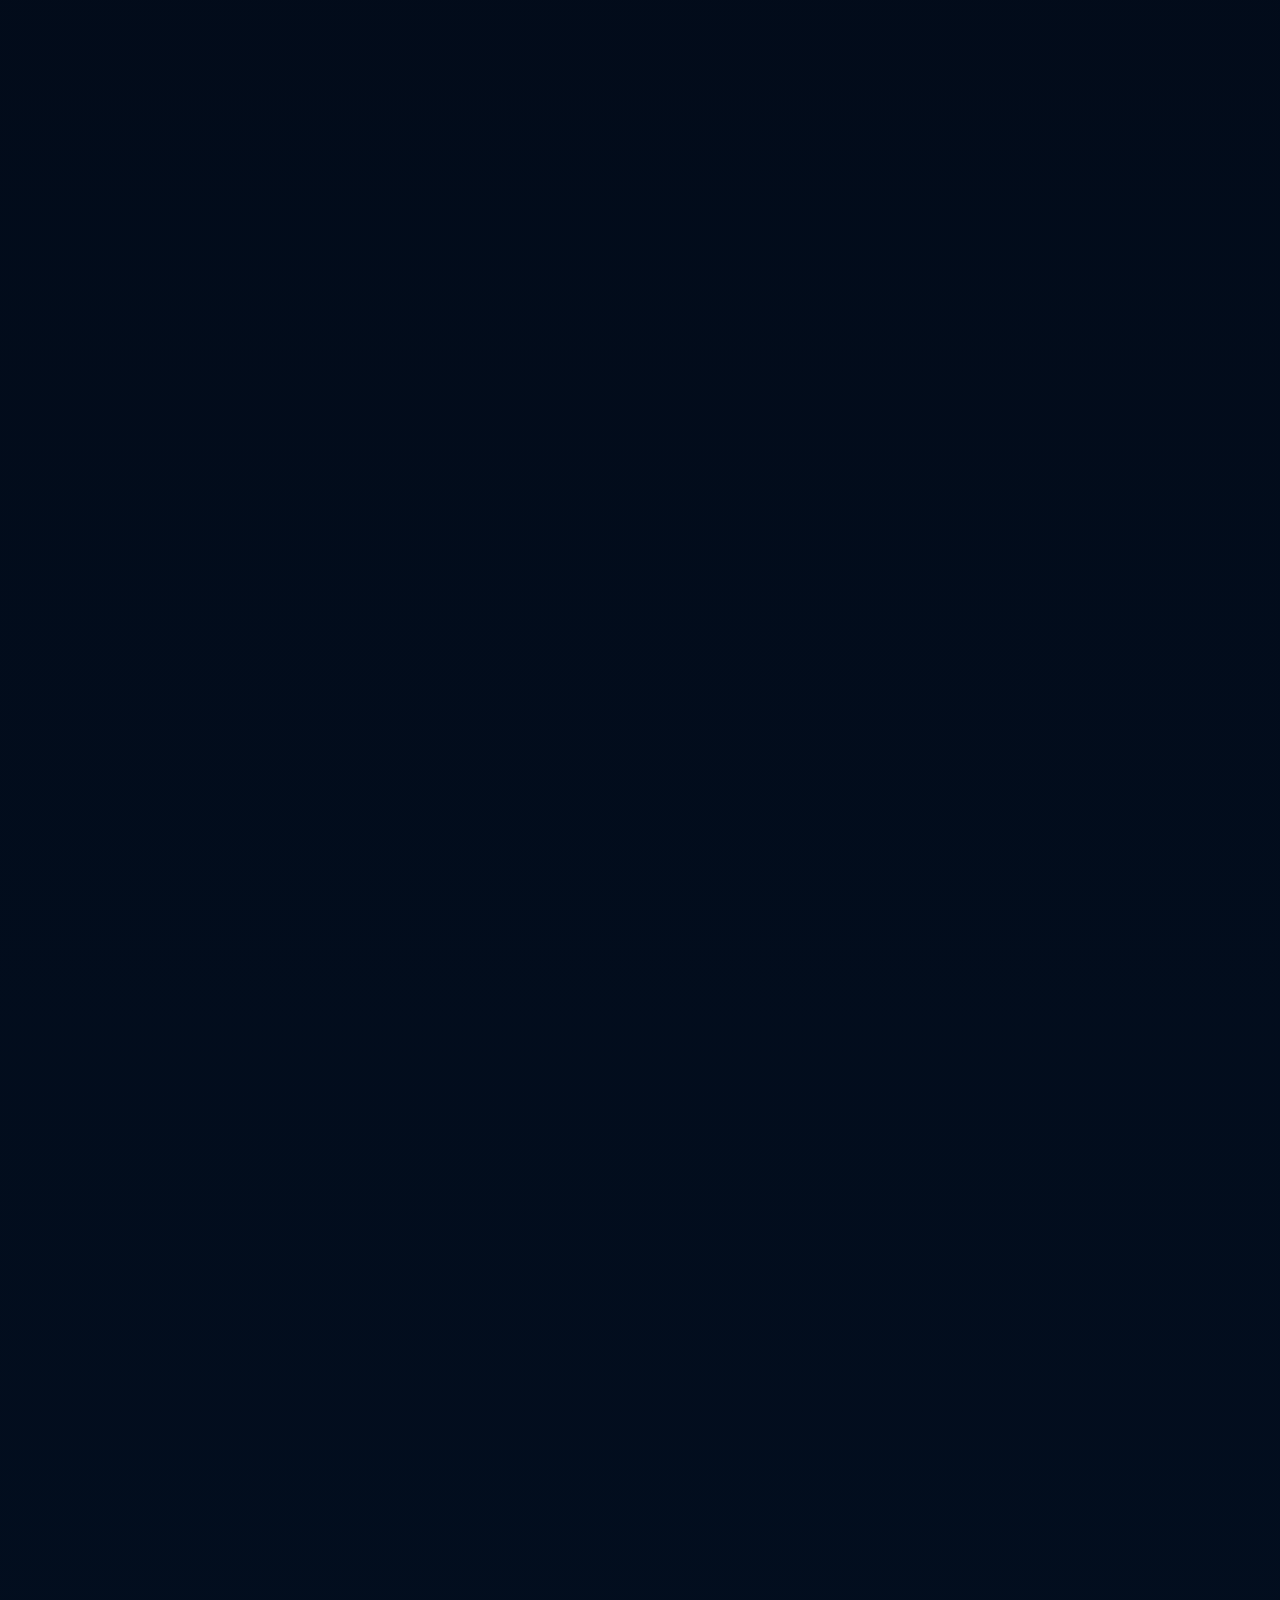
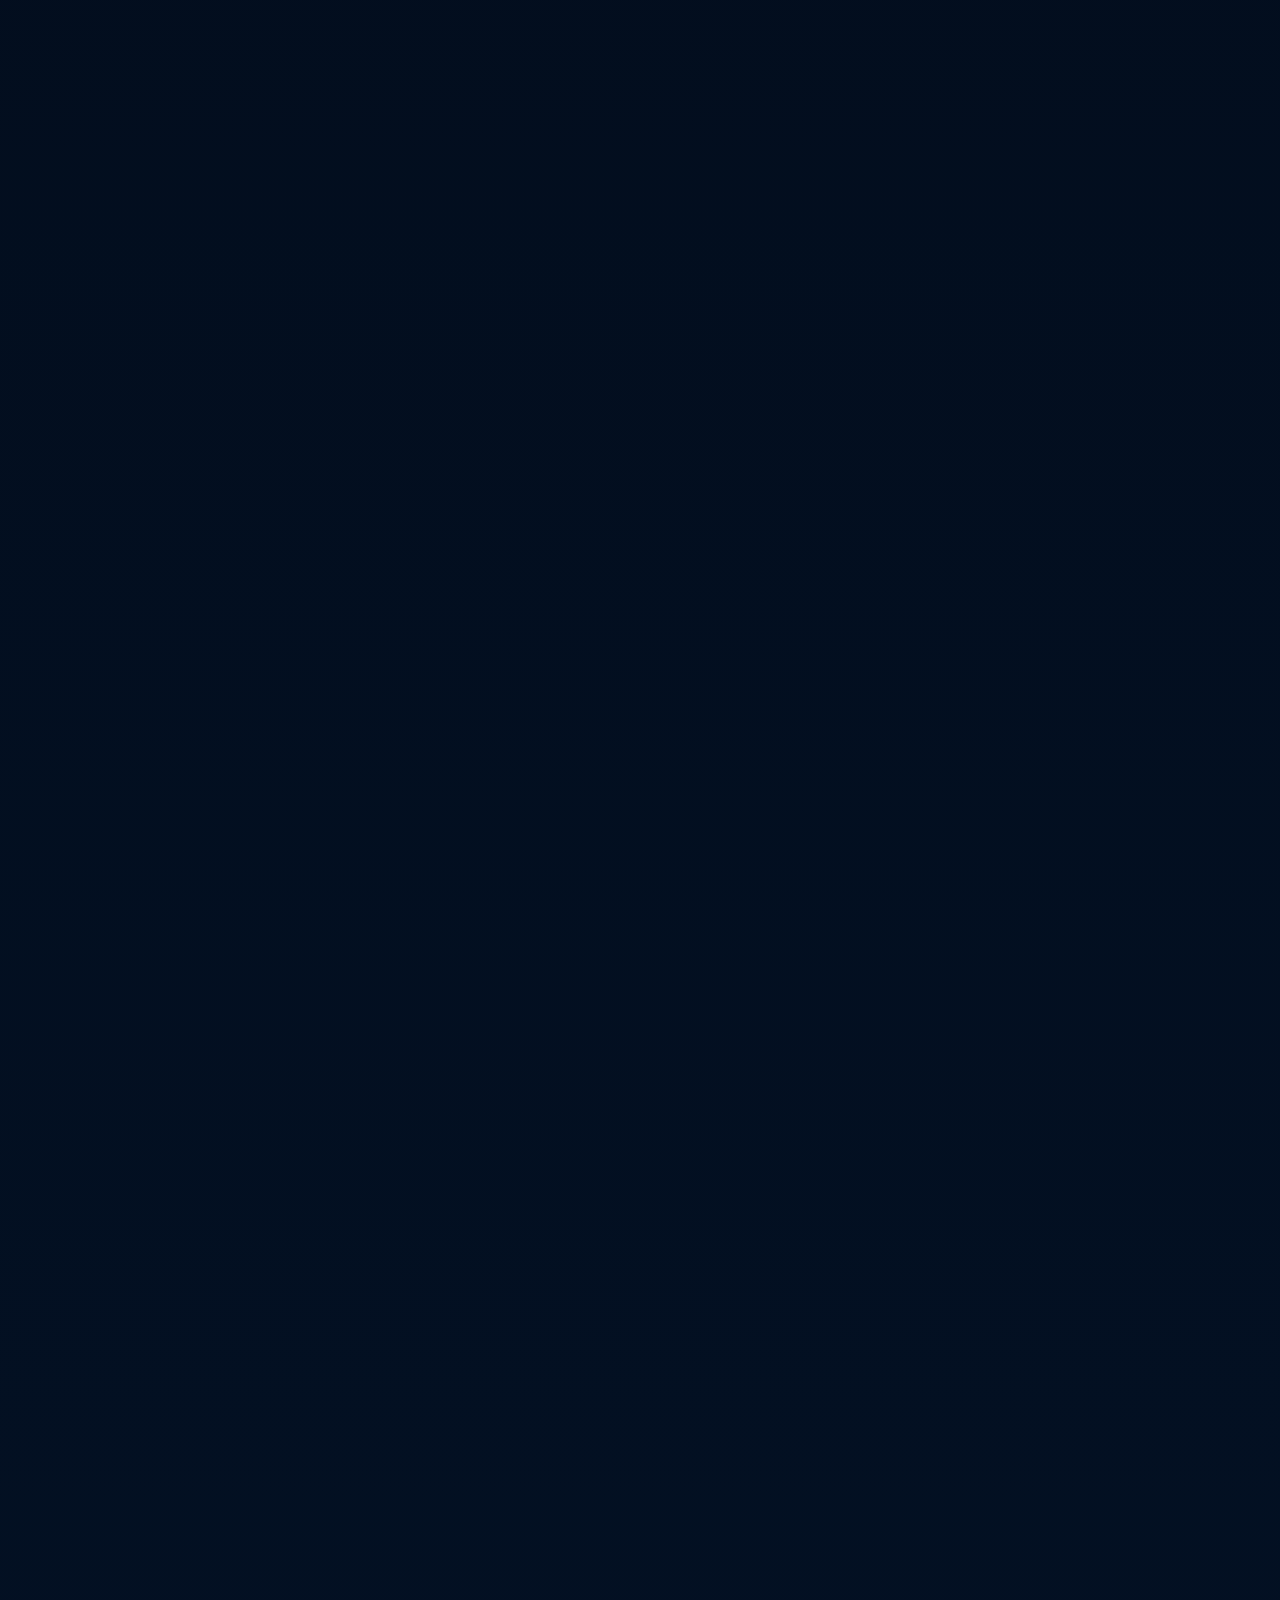
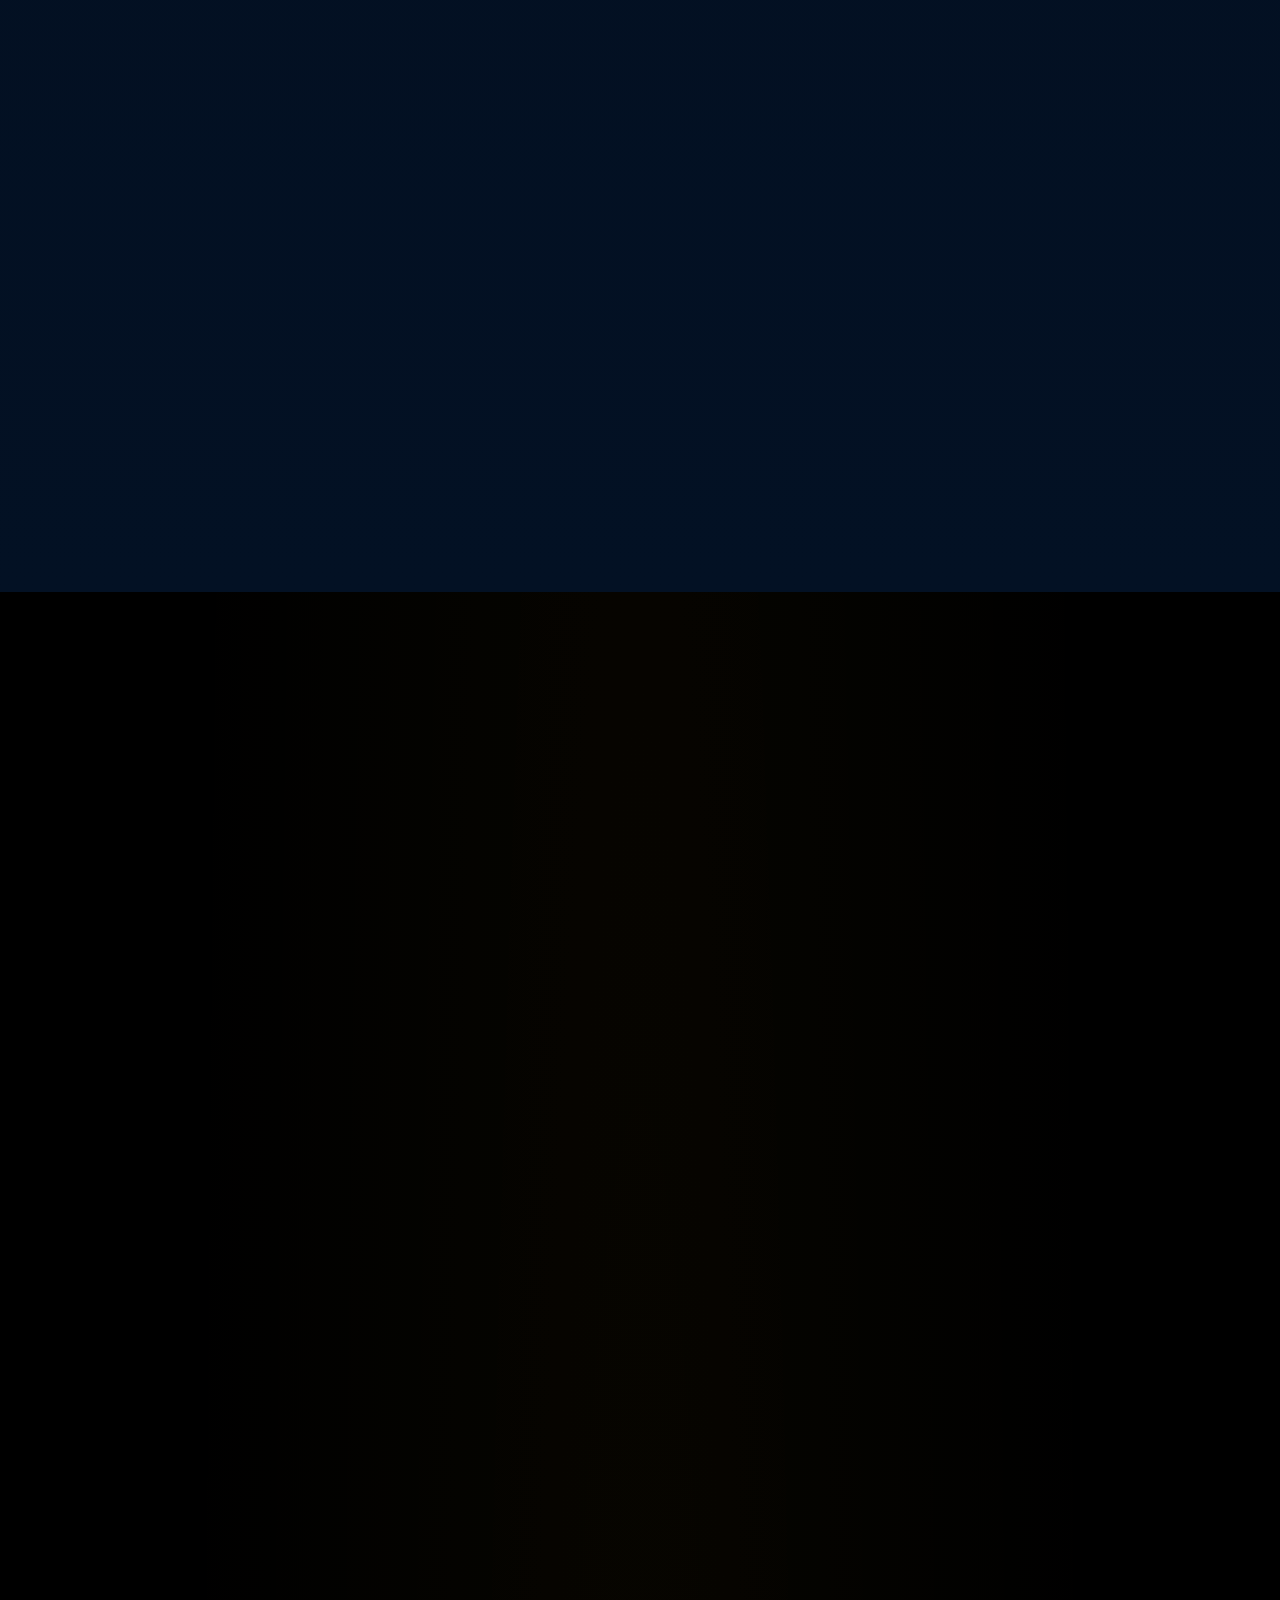
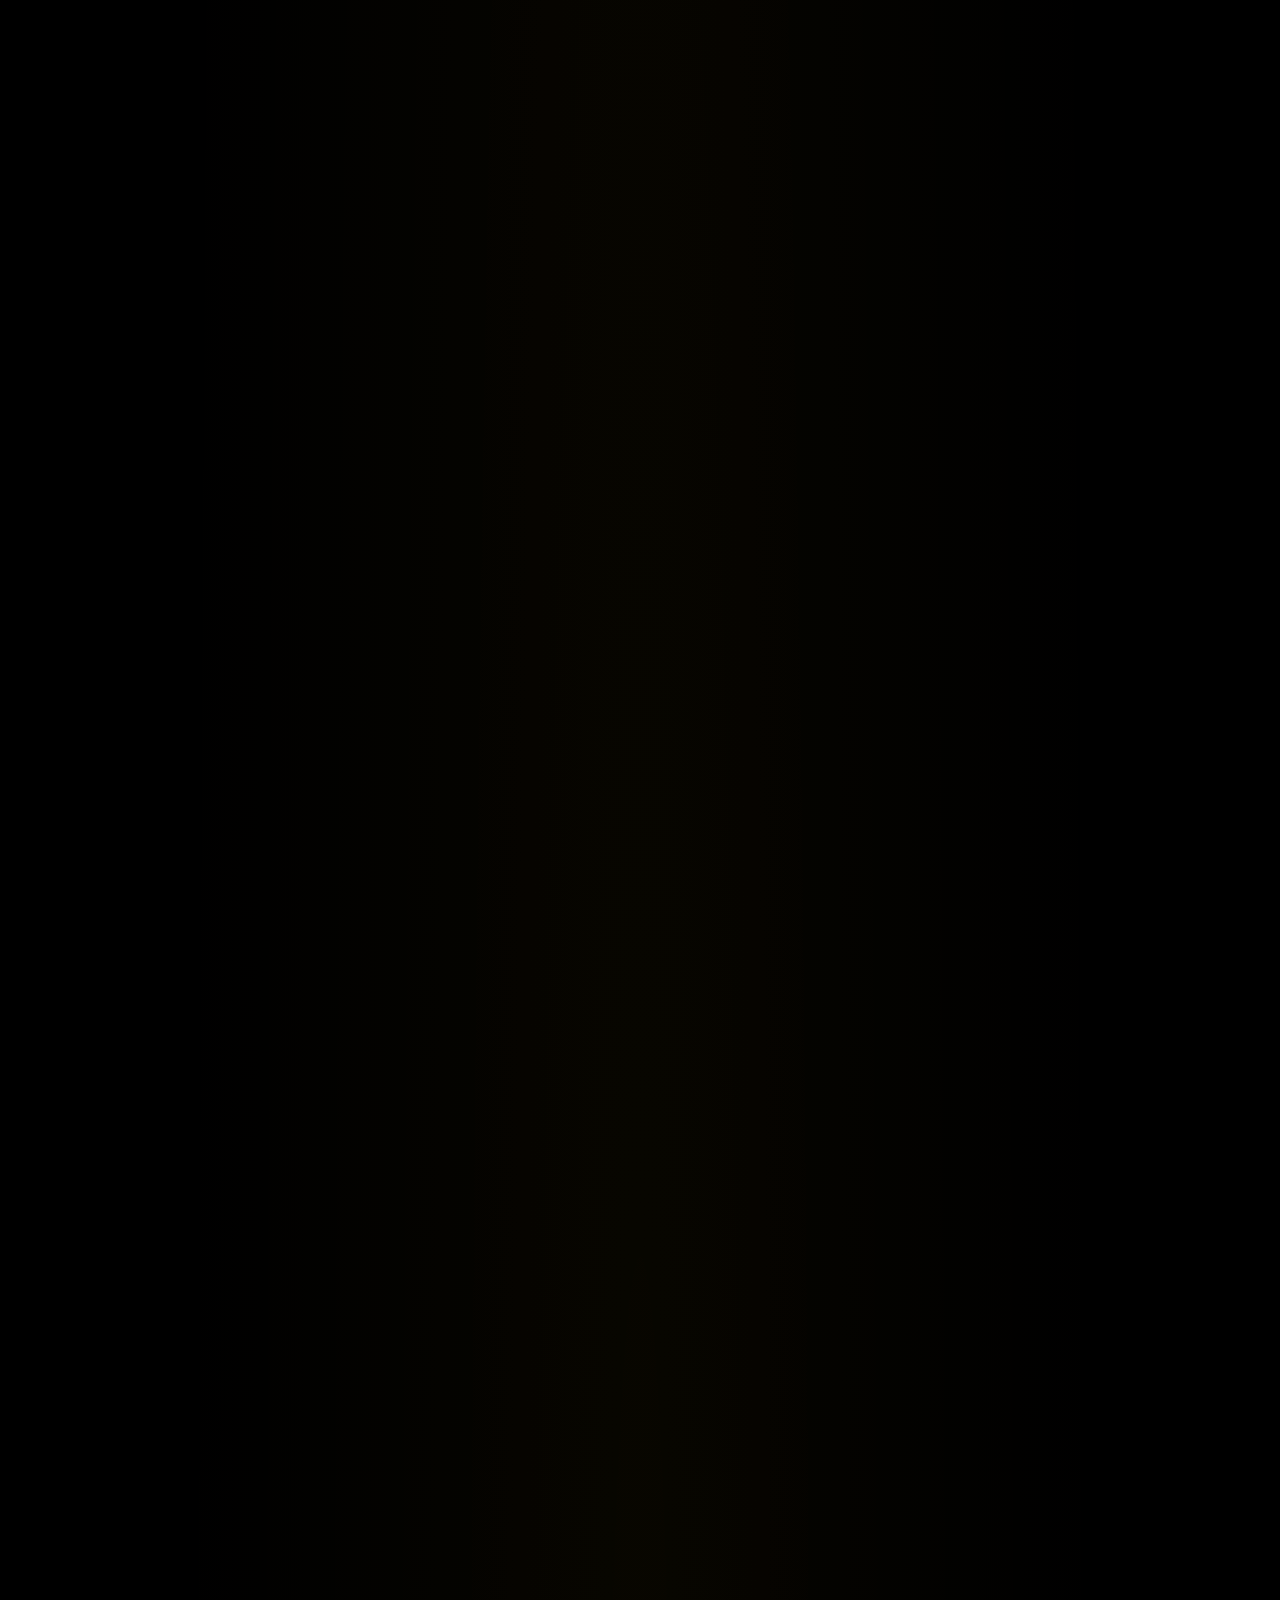
==== commit a9ac7194: "Point UNSC & Lok Sabha committee cards directly to background-guides section on resources page" ====
--- a/index.html
+++ b/index.html
@@ -84,7 +84,7 @@
                     <a href="#about">About</a>
                     <a href="#committees">Committees</a>
                     <a href="team.html">Team</a>
-                    <a href="resources.html">Resources</a>
+                    <a href="resources.html#background-guides">Resources</a>
                     <a href="guide.html">Guide</a>
                 </div>
 
@@ -289,7 +289,7 @@
           <div class="hw-card__desc">The most powerful UN organ, entrusted with maintaining global peace and security.</div>
           <div class="hw-card__footer">
             <span class="hw-card__level hw-card__level--hard">Advanced</span>
-            <a href="resources.html" class="hw-card__btn" style="text-decoration:none;color:inherit;">
+            <a href="resources.html#background-guides" class="hw-card__btn" style="text-decoration:none;color:inherit;">
               <svg width="13" height="13" viewBox="0 0 24 24" fill="none" stroke="currentColor" stroke-width="2"><path d="M21 15v4a2 2 0 0 1-2 2H5a2 2 0 0 1-2-2v-4"/><polyline points="7 10 12 15 17 10"/><line x1="12" y1="15" x2="12" y2="3"/></svg>
               Click to View Background Paper
             </a>
@@ -370,7 +370,7 @@
           <div class="hw-card__desc">India's lower house of Parliament — shaping national legislation and policy.</div>
           <div class="hw-card__footer">
             <span class="hw-card__level hw-card__level--easy">Open</span>
-            <a href="resources.html" class="hw-card__btn" style="text-decoration:none;color:inherit;">
+            <a href="resources.html#background-guides" class="hw-card__btn" style="text-decoration:none;color:inherit;">
               <svg width="13" height="13" viewBox="0 0 24 24" fill="none" stroke="currentColor" stroke-width="2"><path d="M21 15v4a2 2 0 0 1-2 2H5a2 2 0 0 1-2-2v-4"/><polyline points="7 10 12 15 17 10"/><line x1="12" y1="15" x2="12" y2="3"/></svg>
               Click to View Background Paper
             </a>
@@ -630,7 +630,7 @@
                 <div>
                     <h4>Quick Links</h4>
                     <p><a href="team.html" style="color: var(--gray-400); text-decoration: none;">Team</a></p>
-                    <p><a href="resources.html" style="color: var(--gray-400); text-decoration: none;">Resources</a></p>
+                    <p><a href="resources.html#background-guides" style="color: var(--gray-400); text-decoration: none;">Resources</a></p>
                 </div>
                 <div>
                     <h4>Contact</h4>
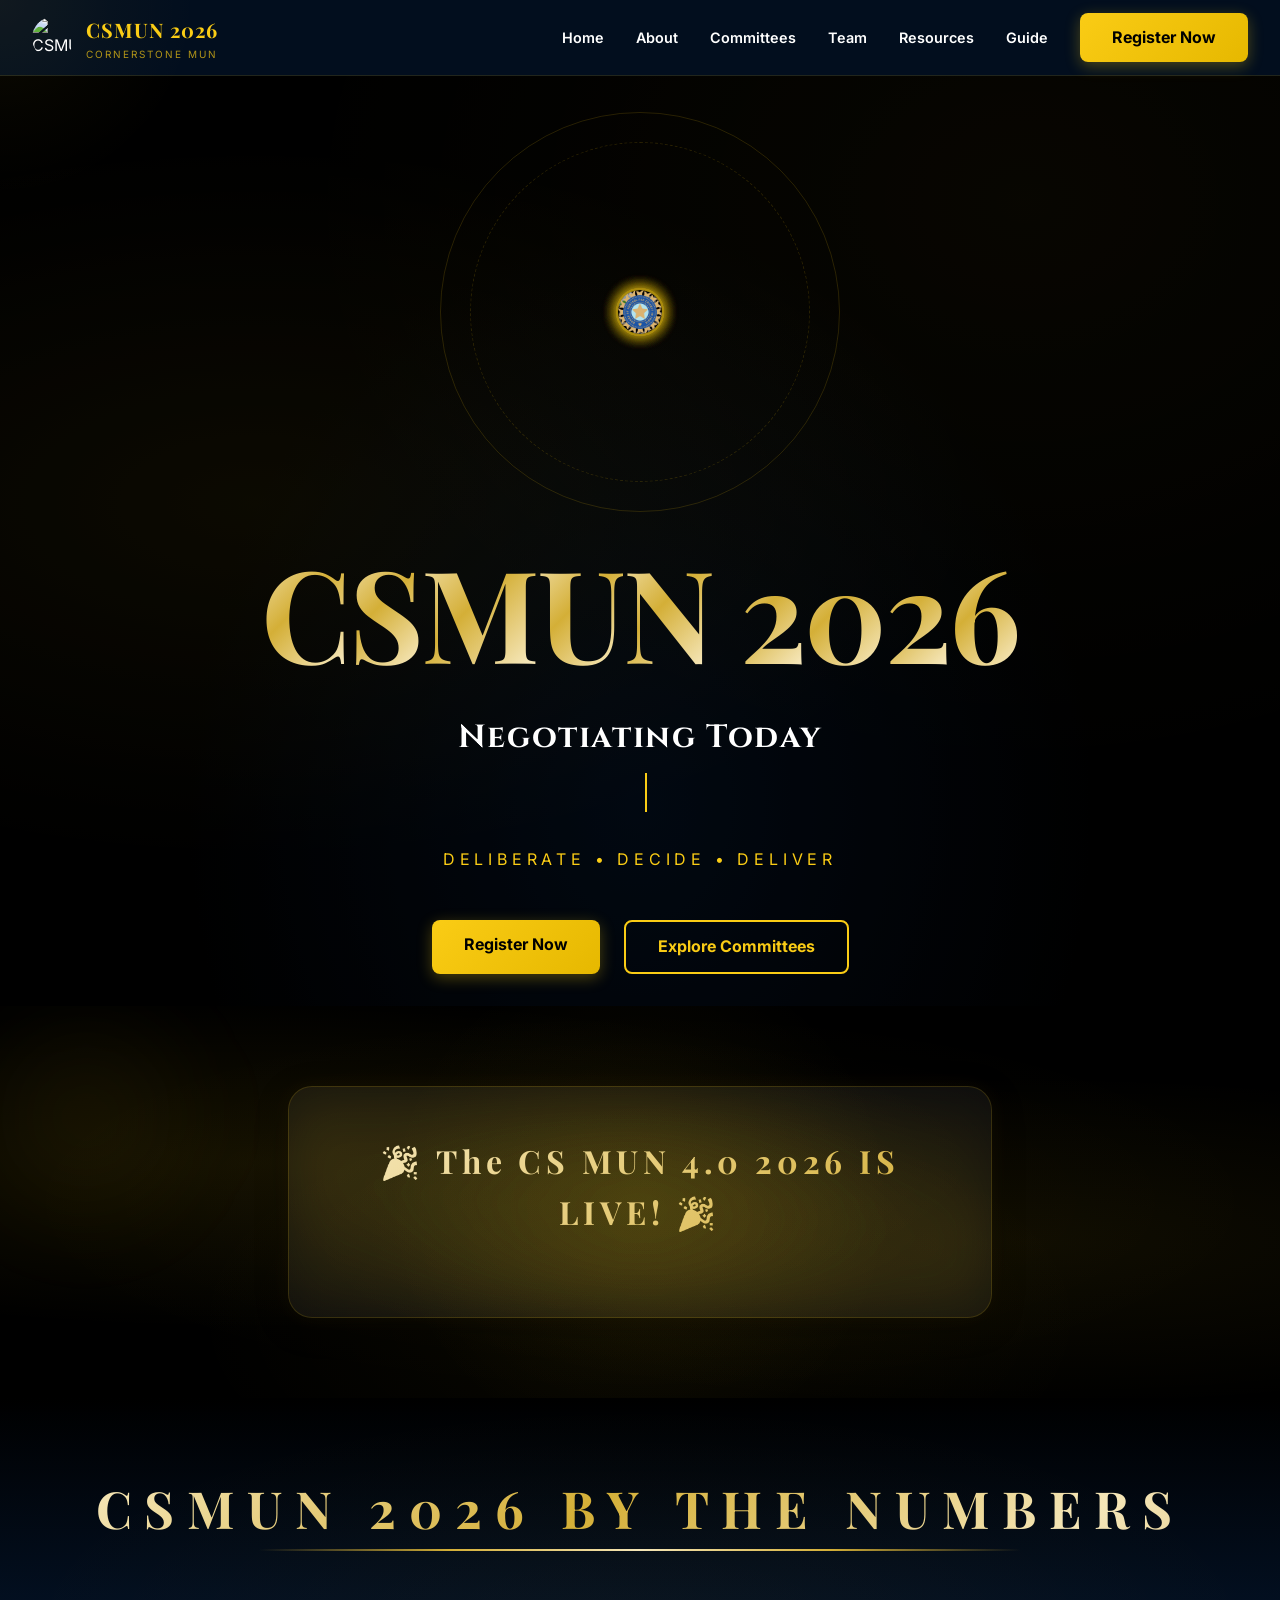
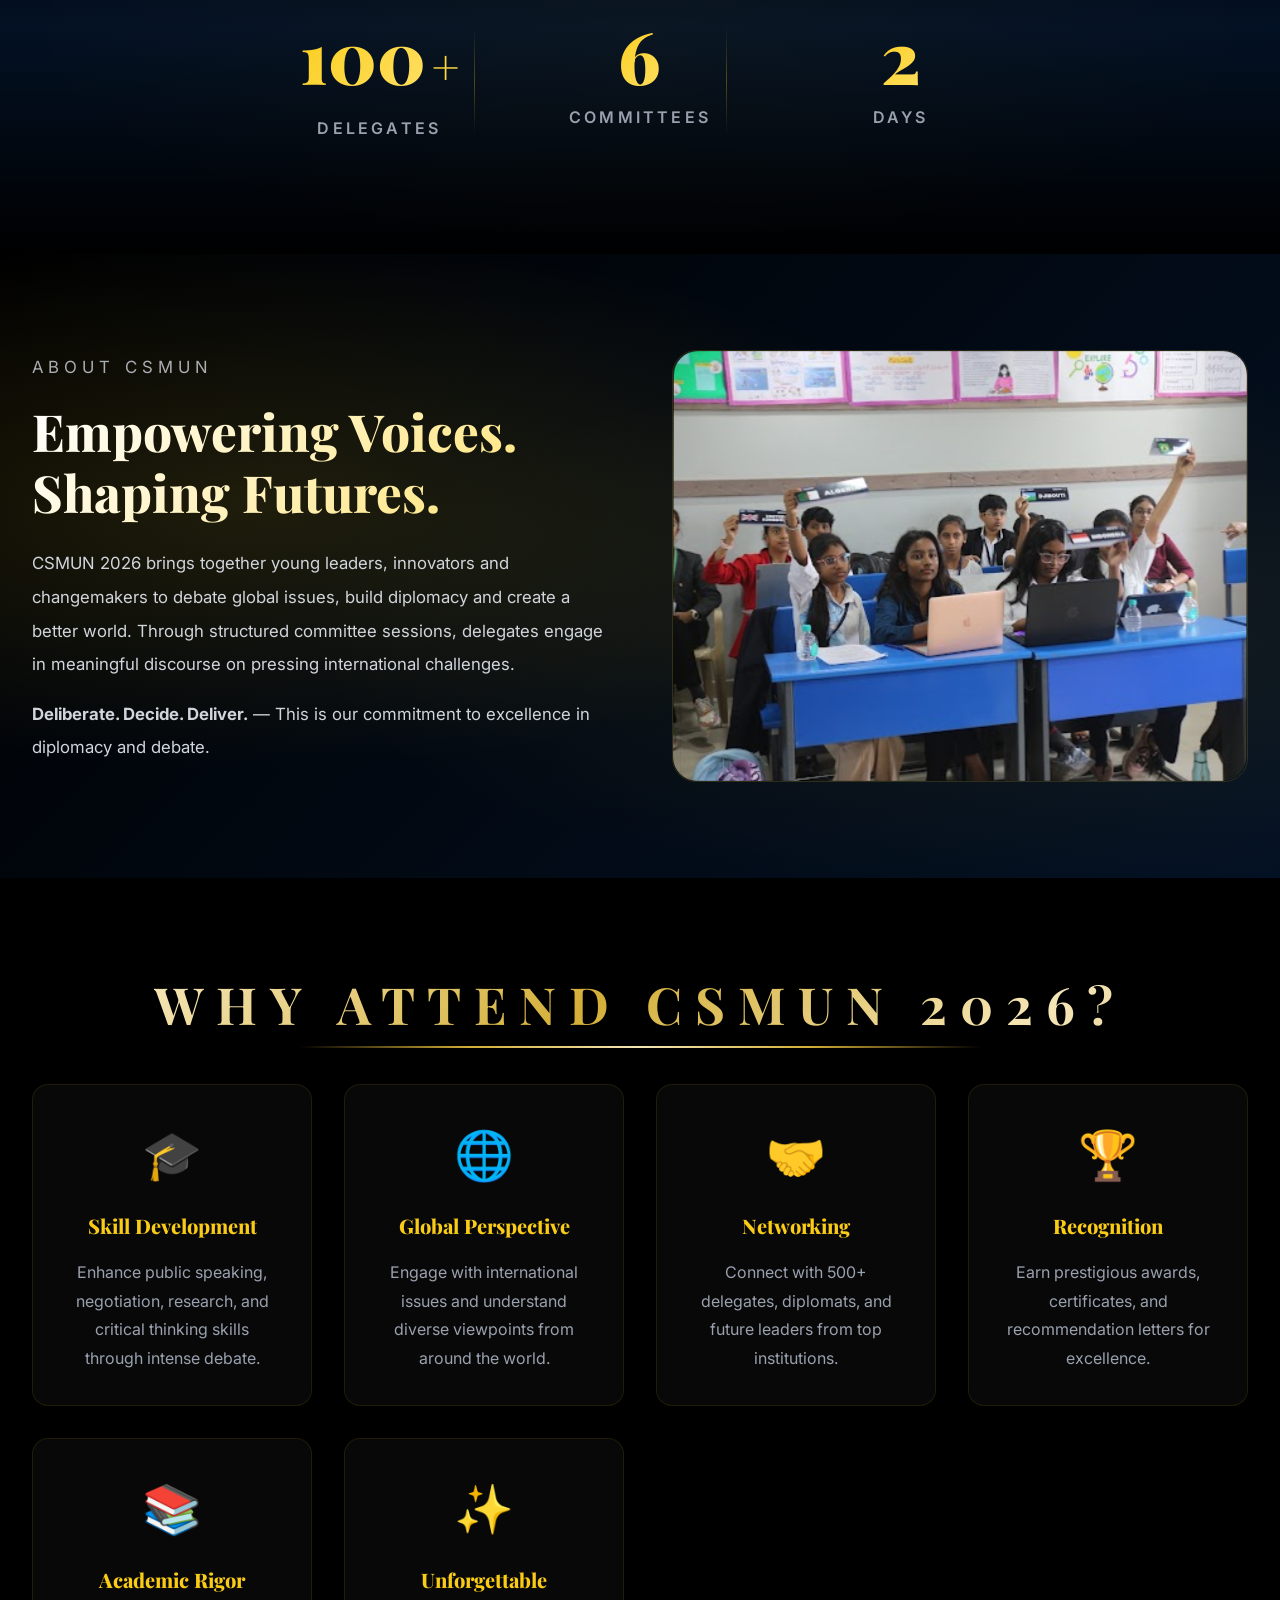
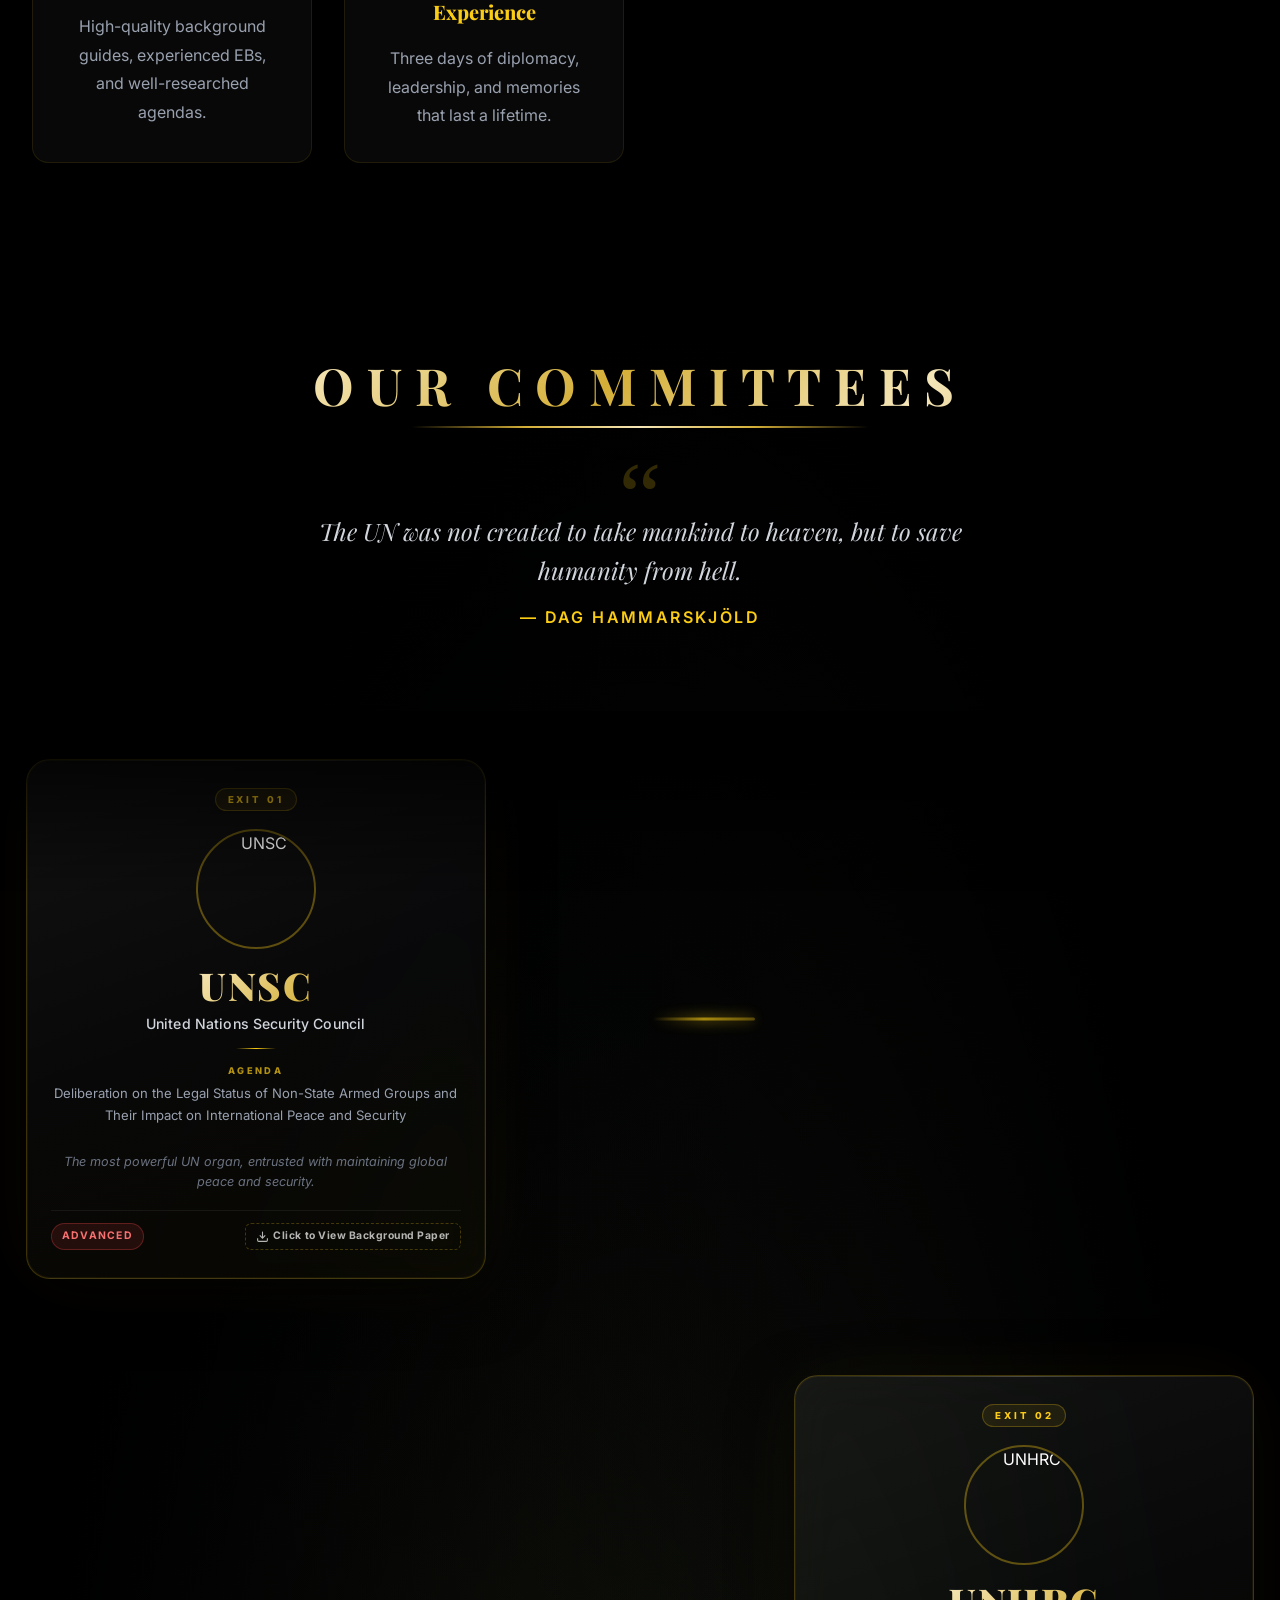
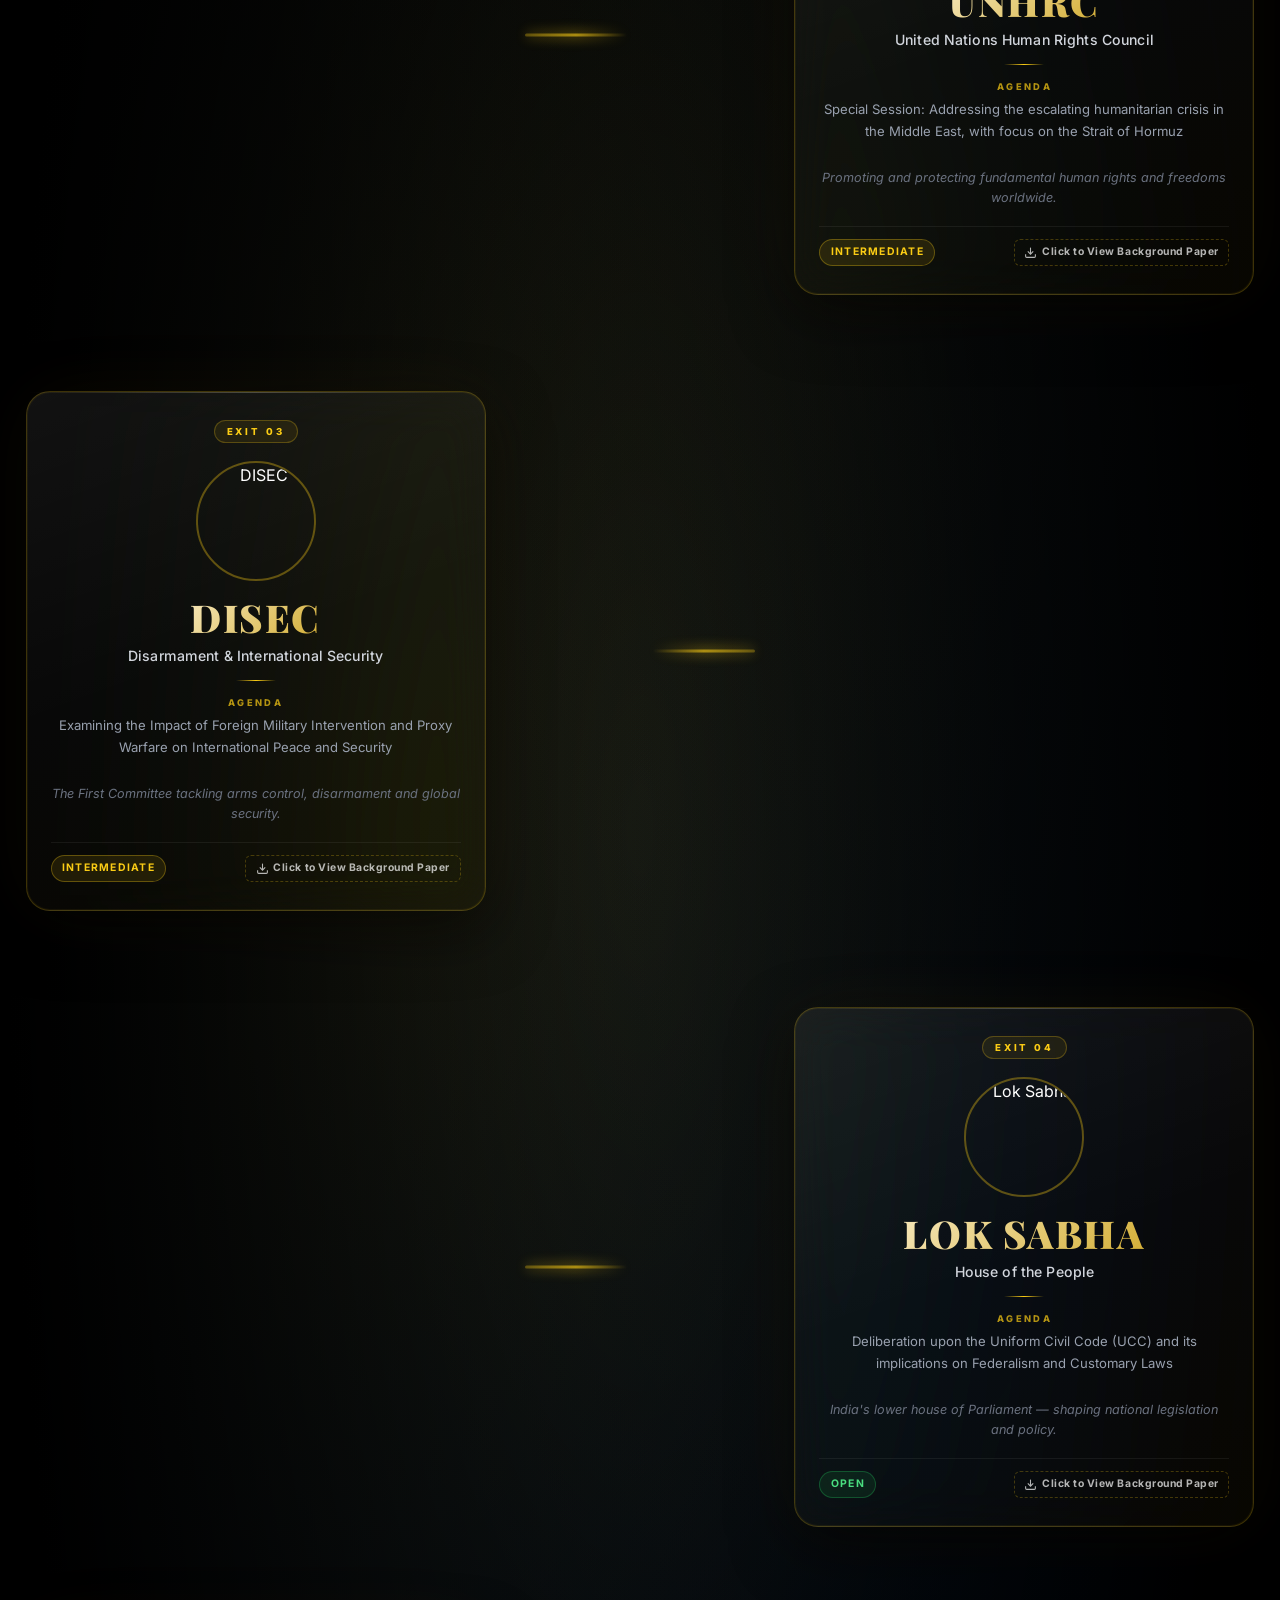
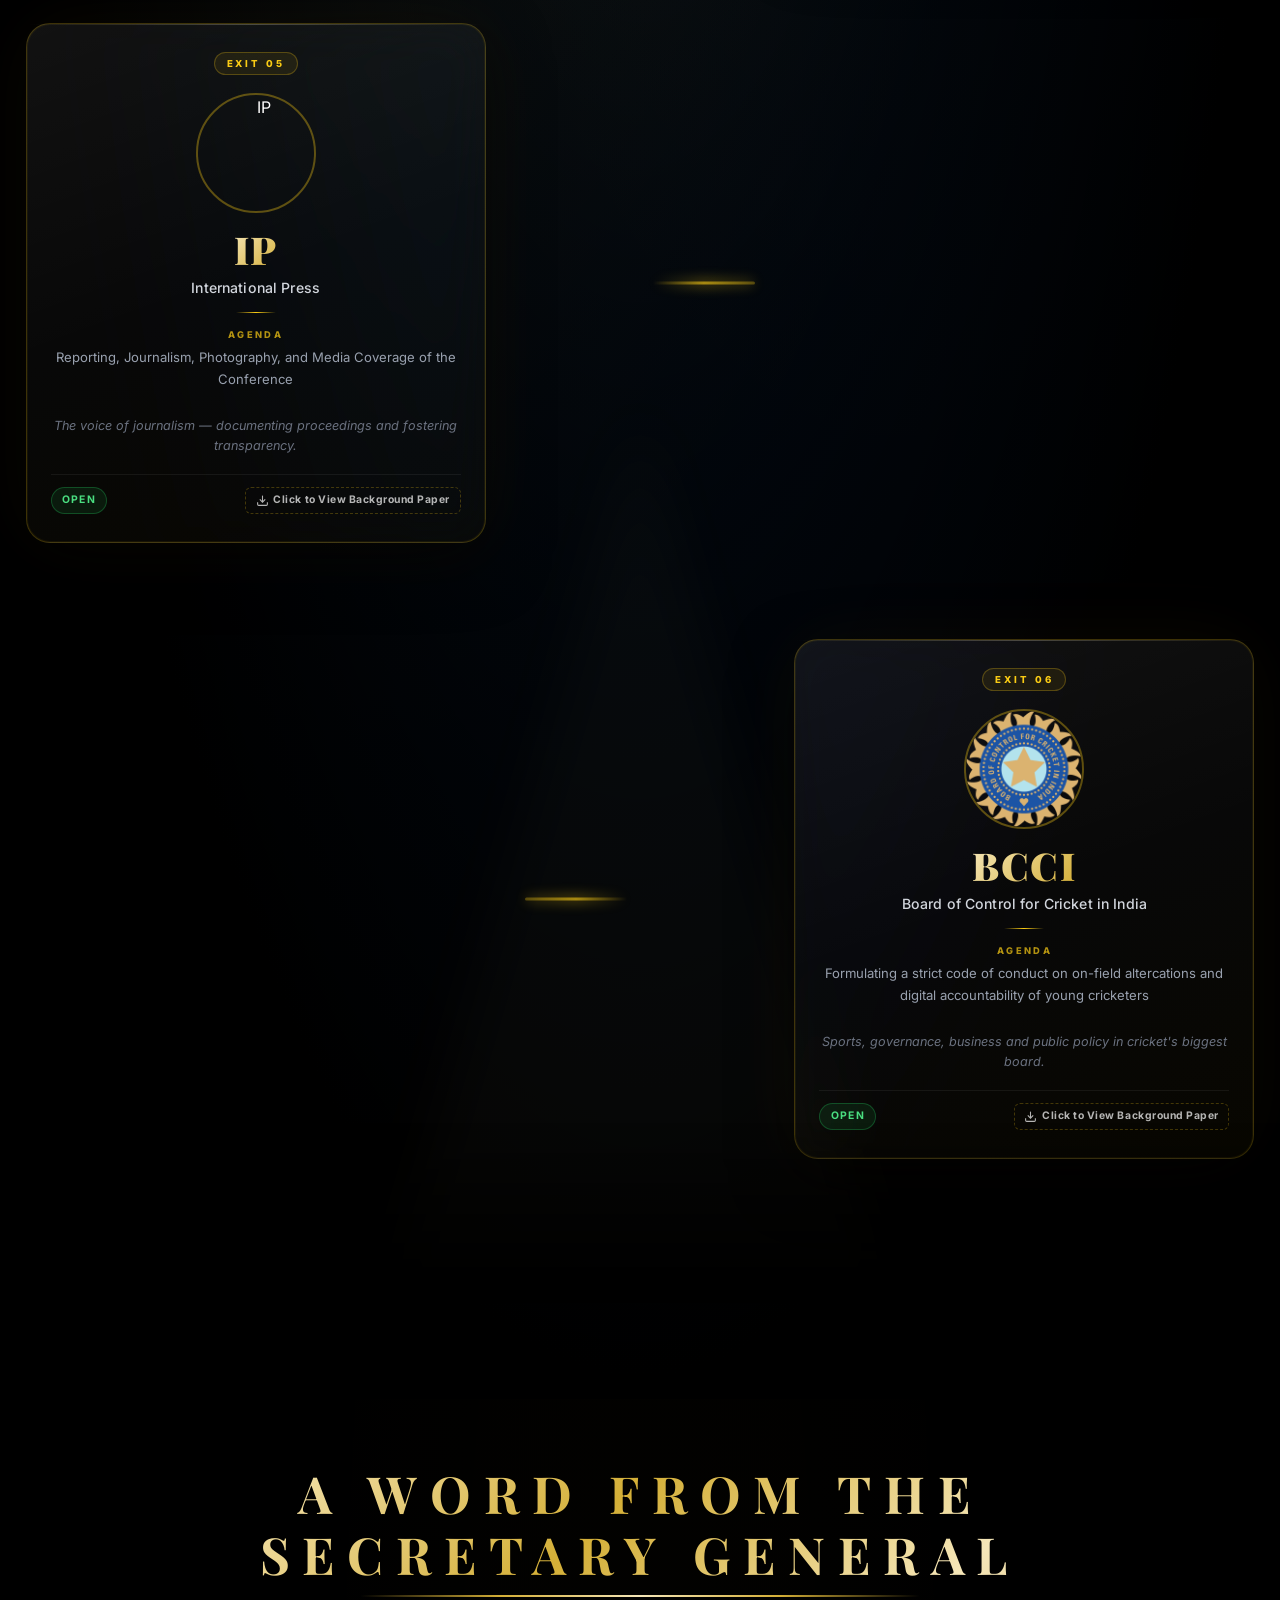
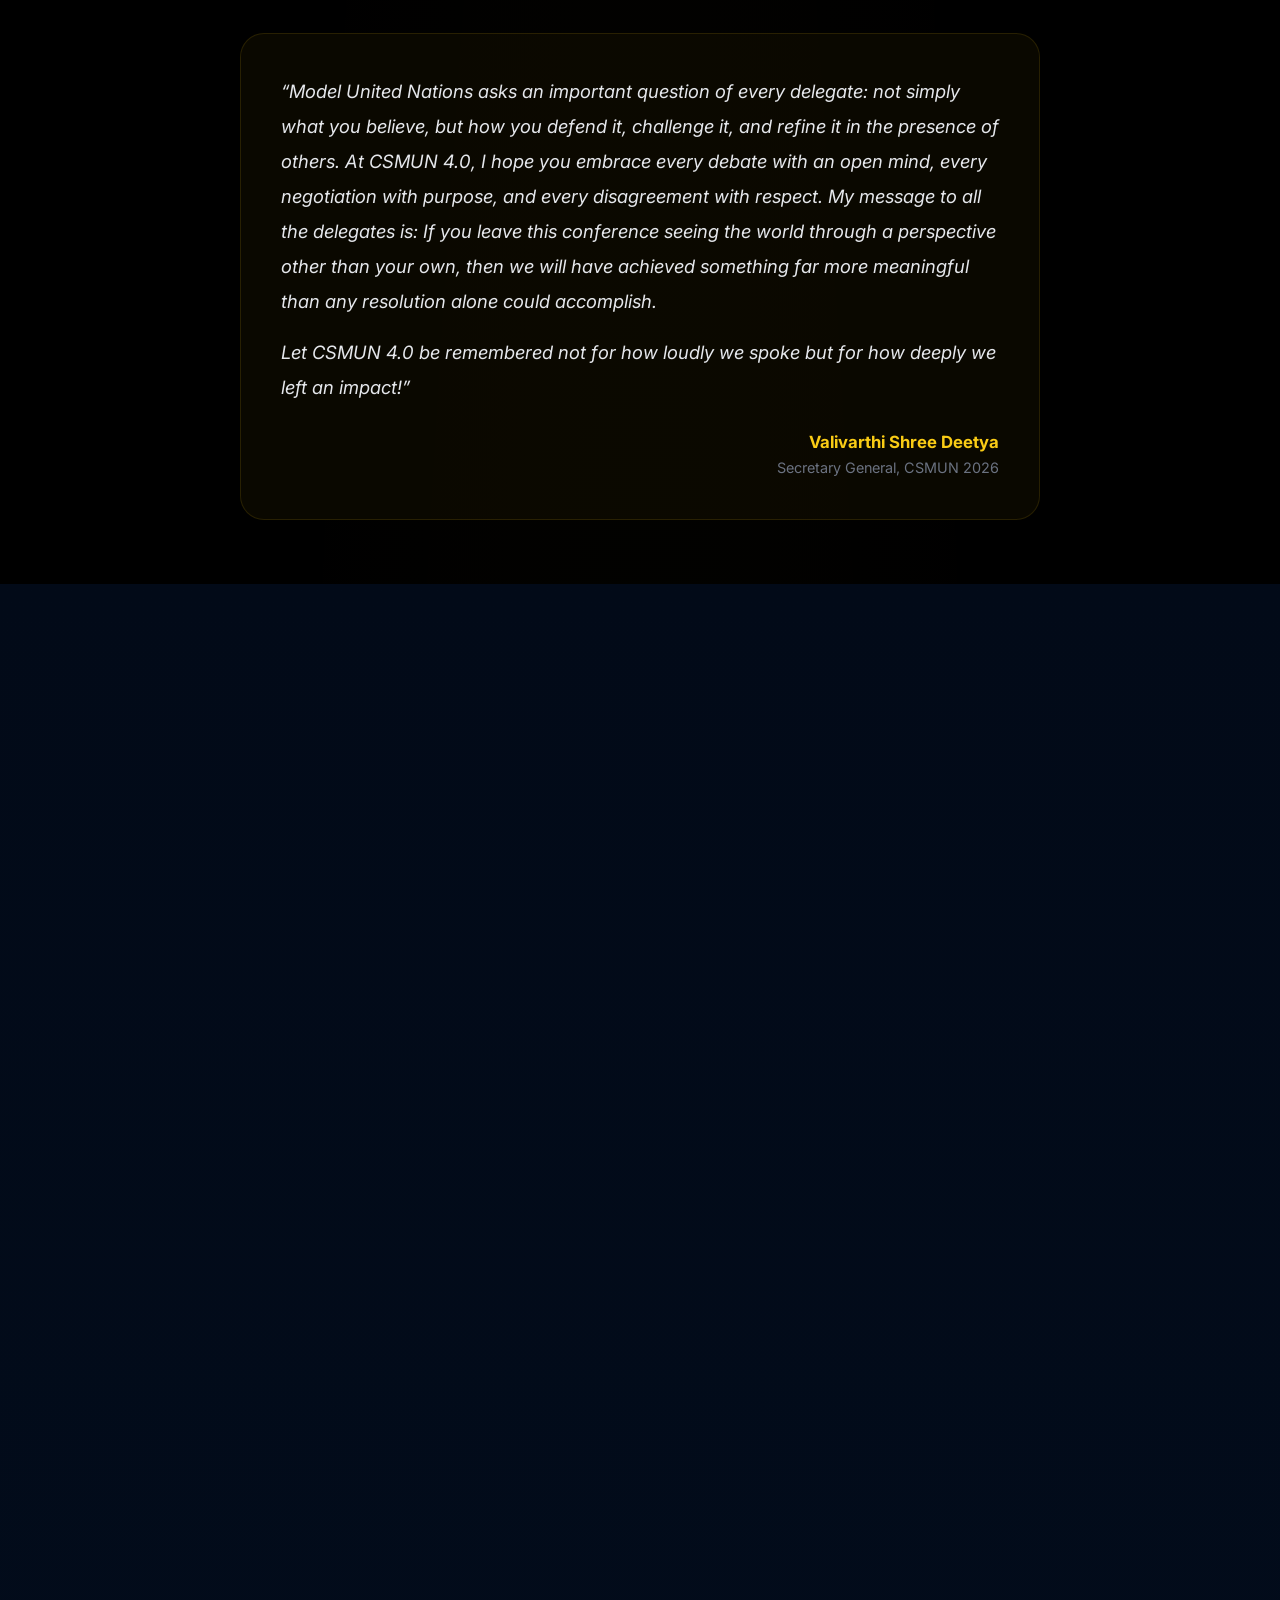
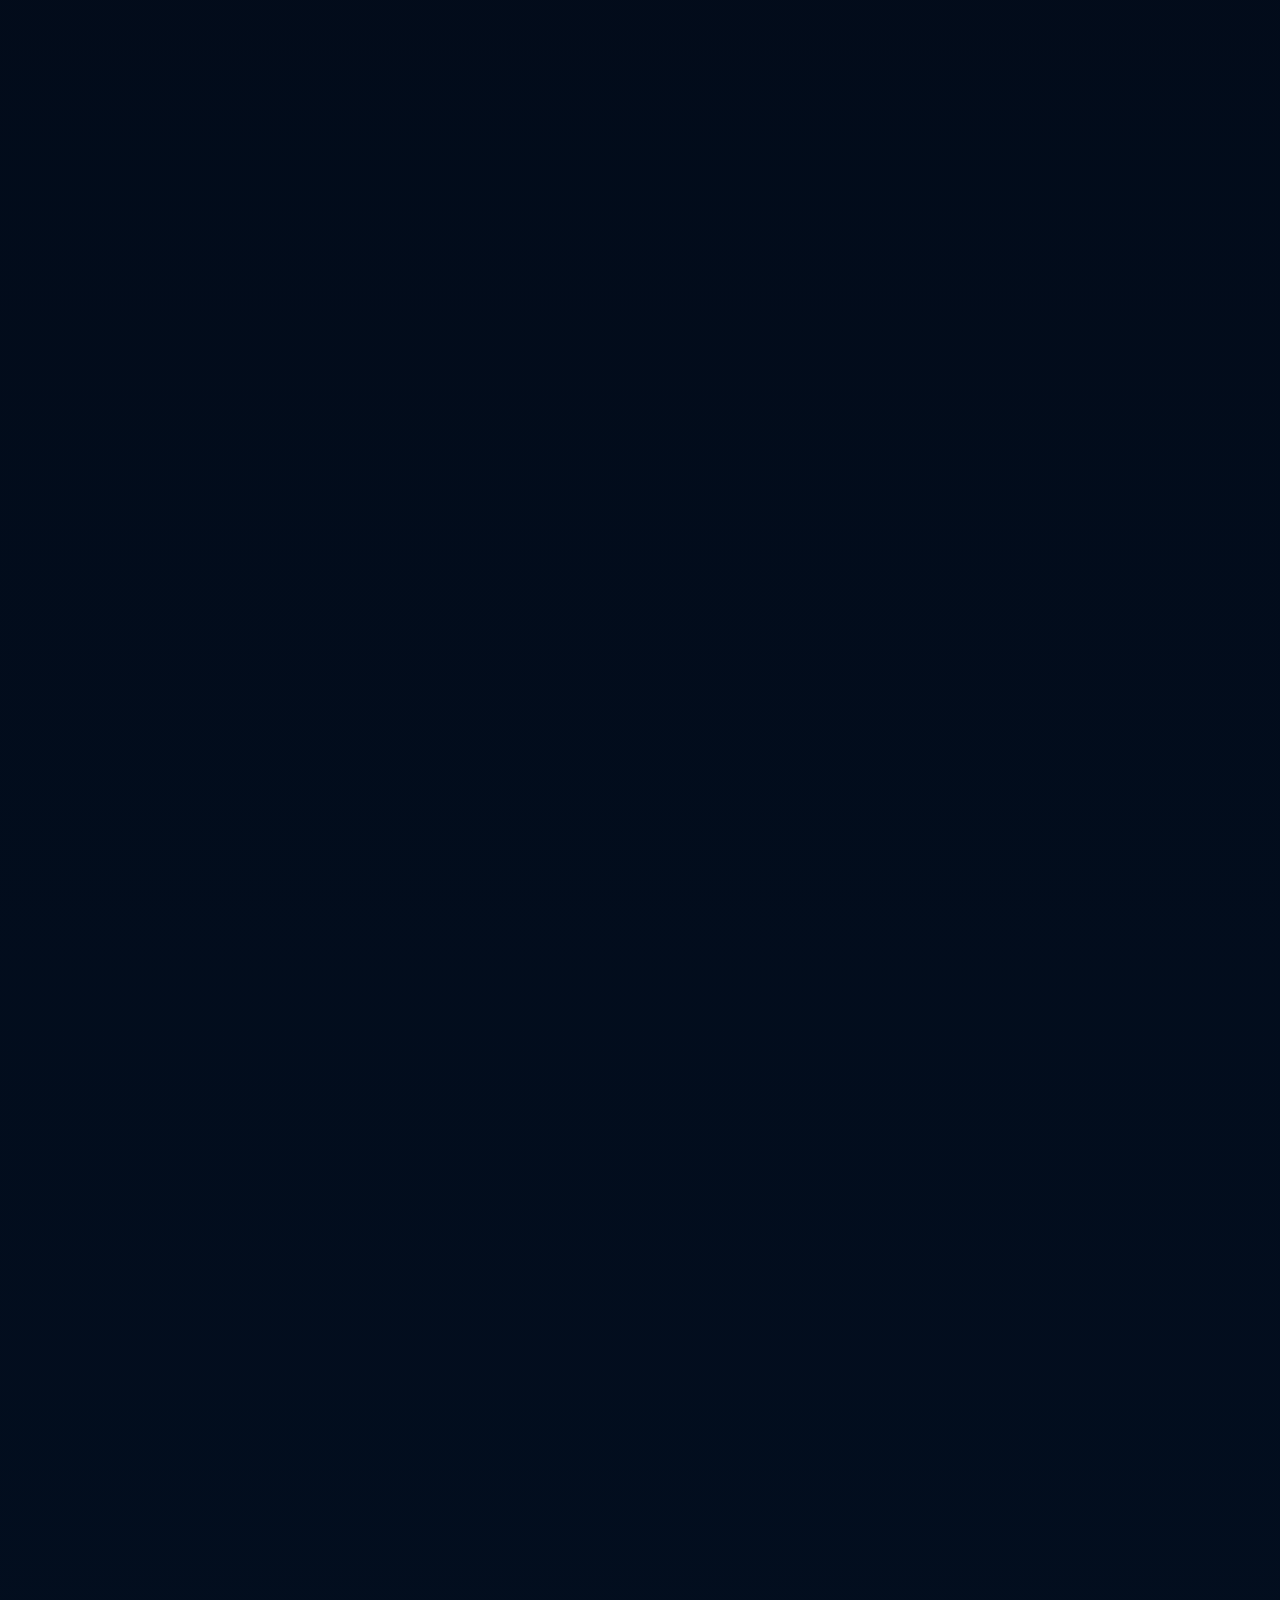
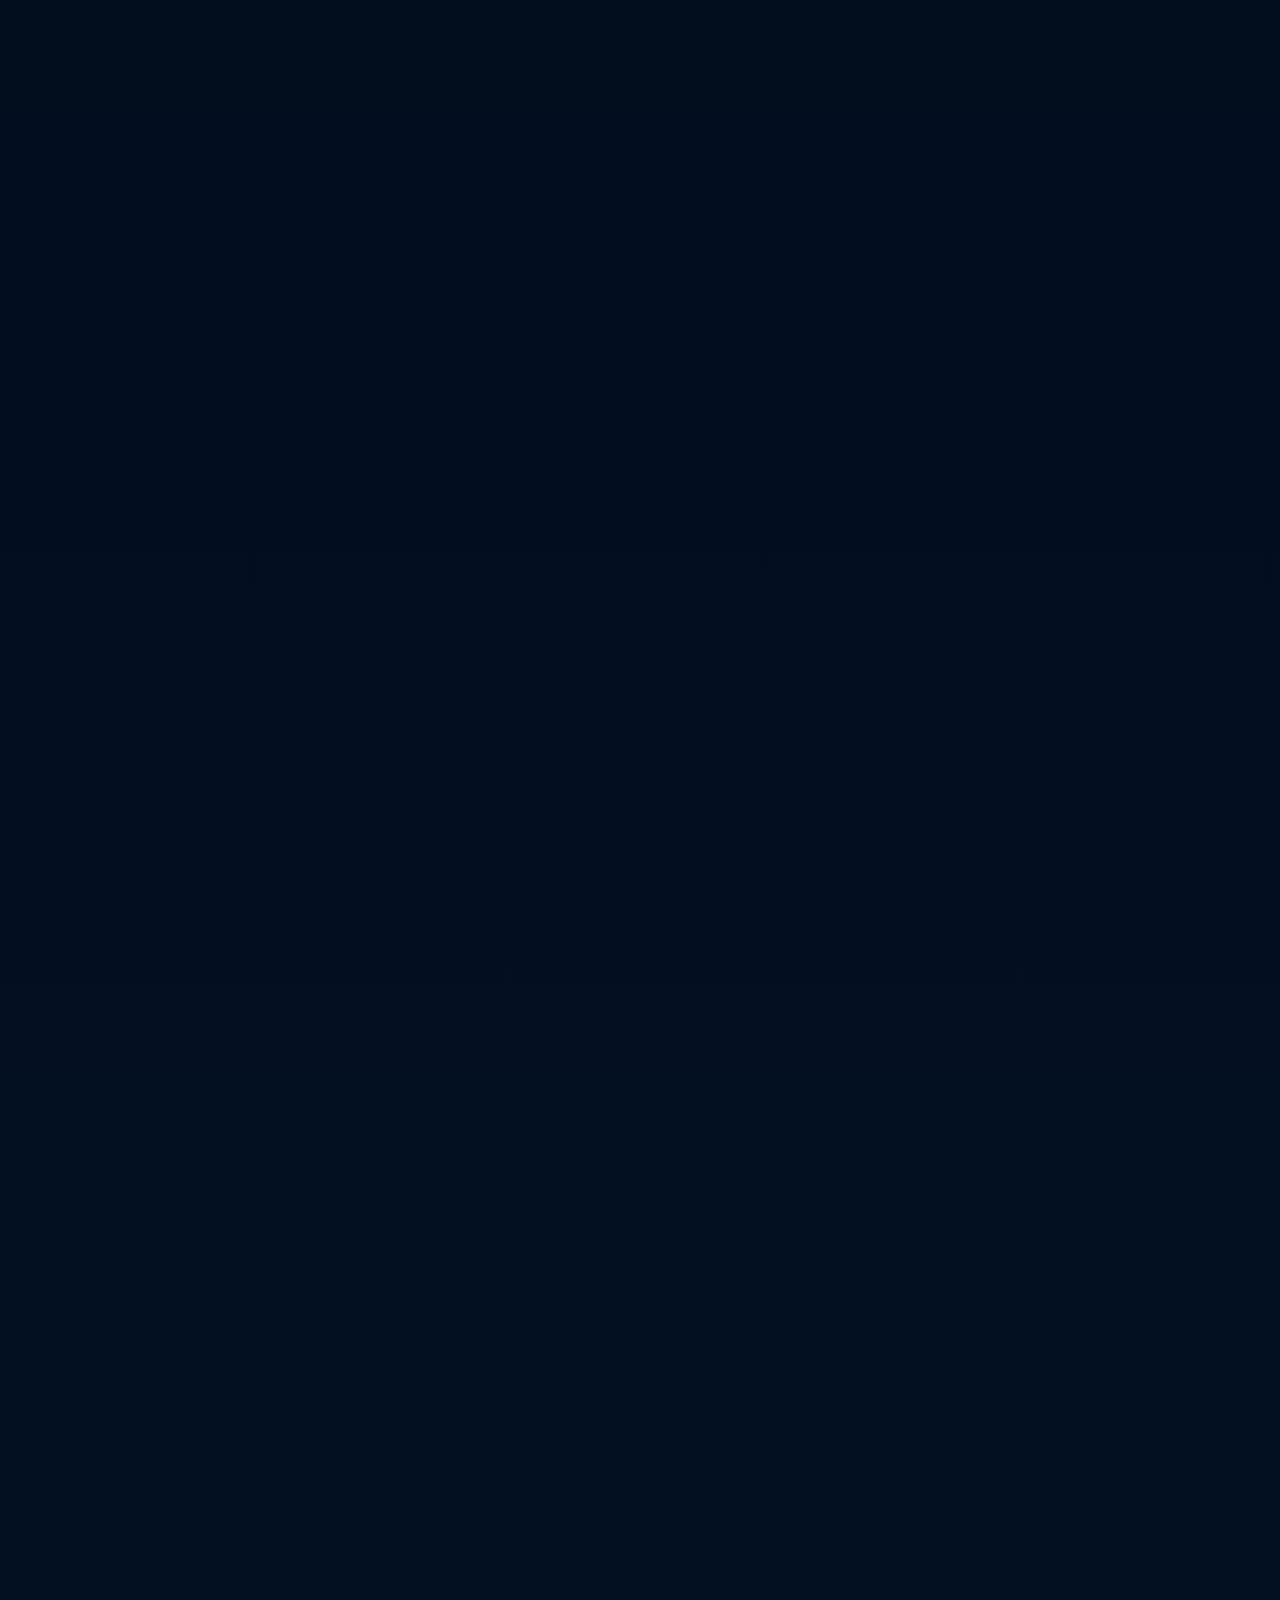
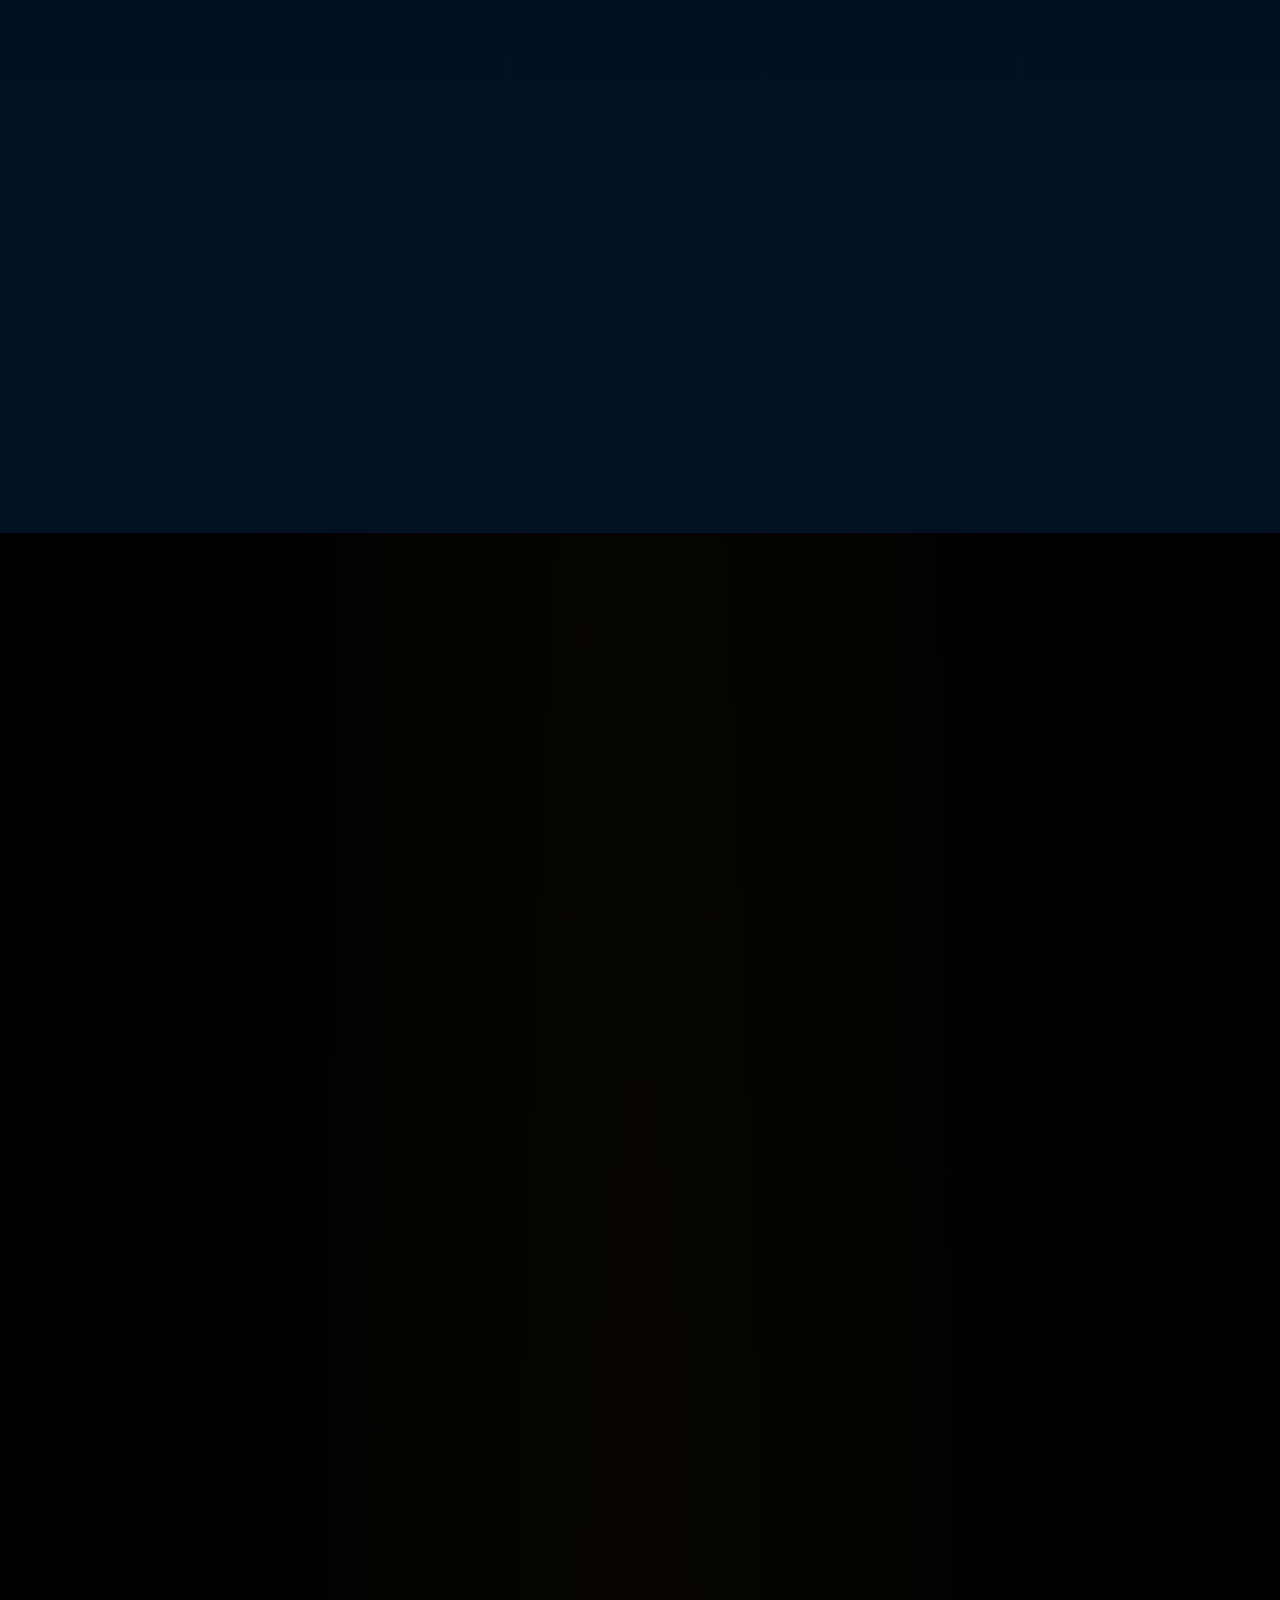
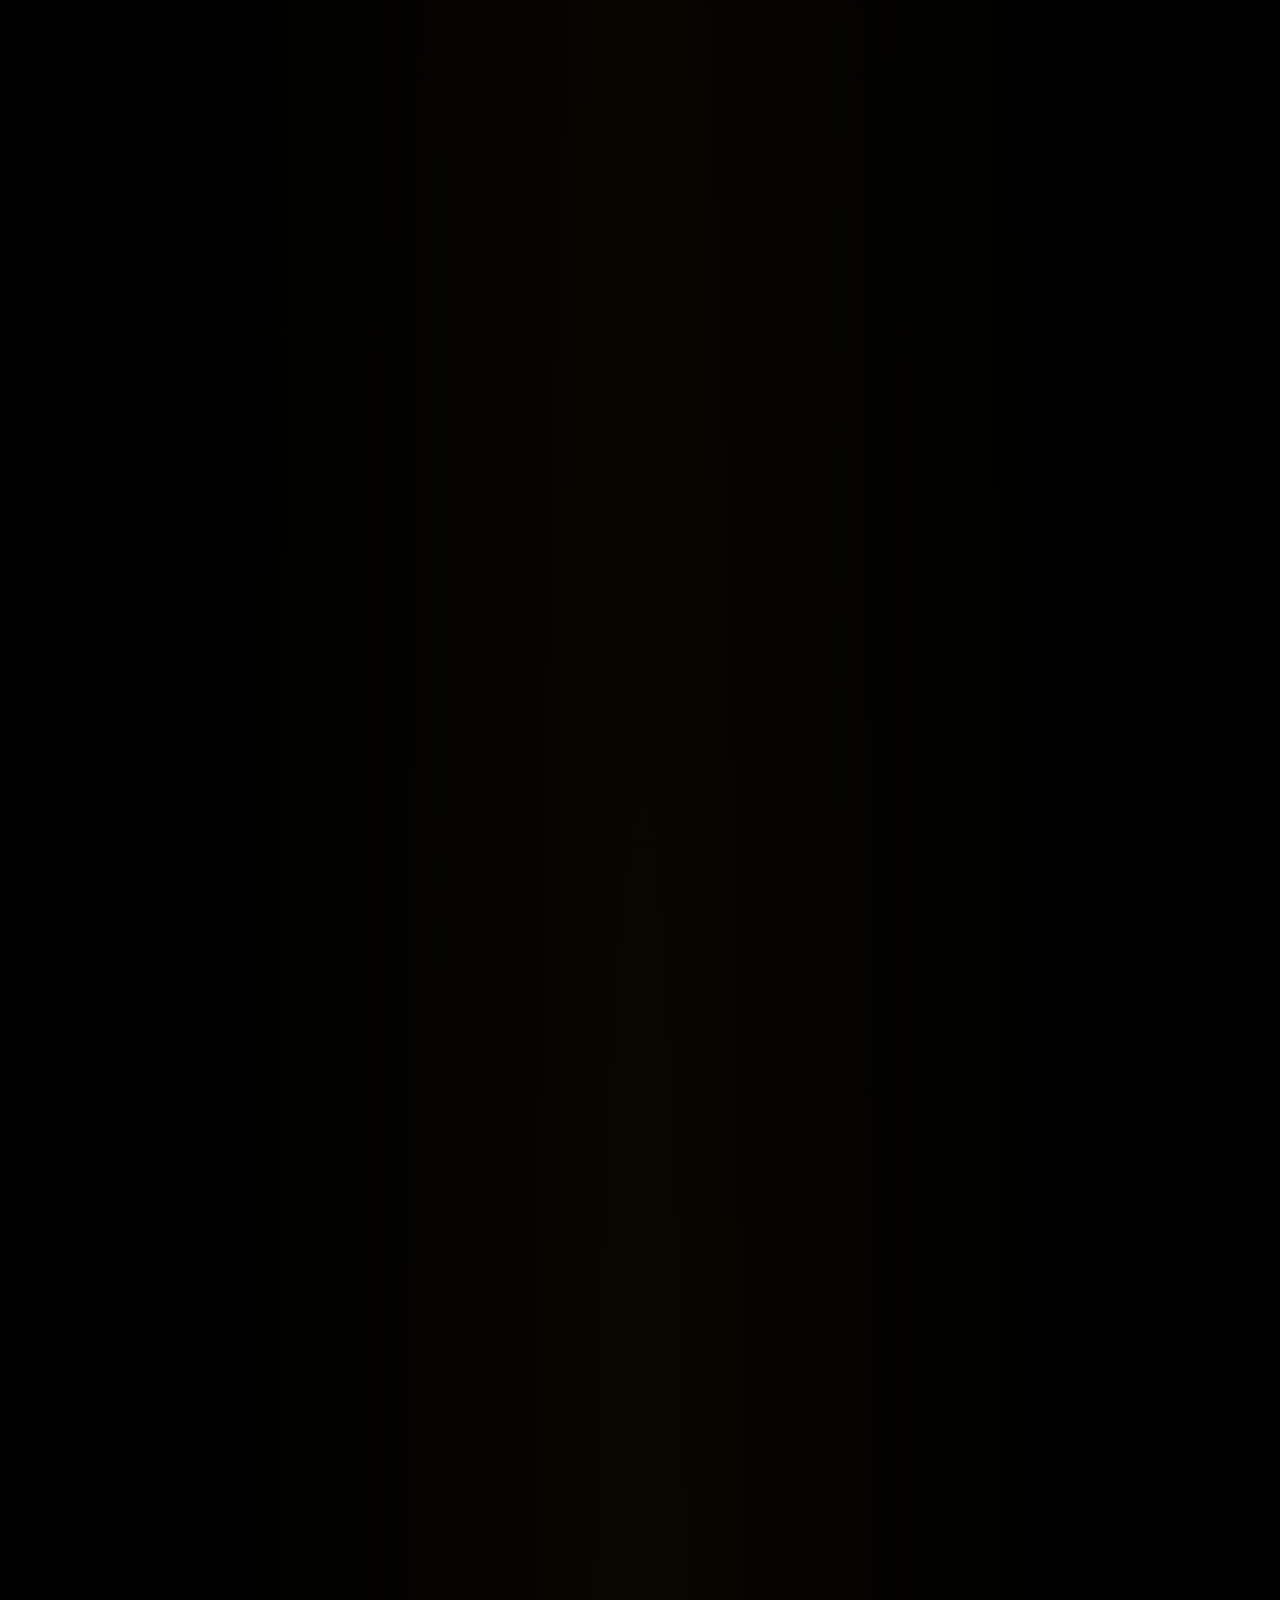
==== commit 07cef4ce: "Remove Deetya photo from SG message, revert to text-only layout" ====
--- a/index.html
+++ b/index.html
@@ -439,24 +439,18 @@
     <!-- Secretary General's Message -->
     <section class="sg-message-section reveal" style="padding:4rem 0;">
         <div class="container">
-            <h2 class="section-title">A Word from the Secretary General</h2>
-            <div style="display:grid;grid-template-columns:1fr 1fr;gap:3rem;align-items:center;margin-top:2.5rem;max-width:1000px;margin-left:auto;margin-right:auto;">
-                <div style="text-align:center;">
-                    <div style="position:relative;display:inline-block;">
-                        <div style="position:absolute;inset:-8px;background:linear-gradient(135deg,#facc15,#d4af37,transparent);border-radius:1.2rem;opacity:0.5;filter:blur(12px);animation:pulseGlow 3s ease-in-out infinite;"></div>
-                        <img src="images/usg/deetya.jpeg" alt="Valivarthi Shree Deetya" loading="lazy" style="width:100%;max-width:340px;height:auto;border-radius:1rem;border:3px solid rgba(250,204,21,0.3);position:relative;z-index:1;display:block;">
-                    </div>
-                </div>
-                <div>
-                    <div style="padding:0;text-align:left;">
-                        <p style="color:var(--gray-200);font-size:1.15rem;line-height:1.9;font-style:italic;">
-                            &ldquo;Model United Nations asks an important question of every delegate: not simply what you believe, but how you defend it, challenge it, and refine it in the presence of others. At CSMUN 4.0, I hope you embrace every debate with an open mind, every negotiation with purpose, and every disagreement with respect. My message to all the delegates is: If you leave this conference seeing the world through a perspective other than your own, then we will have achieved something far more meaningful than any resolution alone could accomplish.
-                        </p>
-                        <p style="color:var(--gray-200);font-size:1.15rem;line-height:1.9;font-style:italic;margin-top:1rem;">
-                            Let CSMUN 4.0 be remembered not for how loudly we spoke but for how deeply we left an impact!&rdquo;
-                        </p>
-                        <div style="margin-top:1.5rem;">
-                            <p style="color:var(--gold);font-weight:700;font-size:1.1rem;">Valivarthi Shree Deetya</p>
+            <div style="max-width:800px;margin:0 auto;text-align:center;">
+                <h2 class="section-title">A Word from the Secretary General</h2>
+                <div style="margin-top:2rem;padding:2.5rem;background:rgba(250,204,21,0.04);border:1px solid rgba(250,204,21,0.12);border-radius:1.5rem;text-align:left;">
+                    <p style="color:var(--gray-200);font-size:1.15rem;line-height:1.9;font-style:italic;">
+                        &ldquo;Model United Nations asks an important question of every delegate: not simply what you believe, but how you defend it, challenge it, and refine it in the presence of others. At CSMUN 4.0, I hope you embrace every debate with an open mind, every negotiation with purpose, and every disagreement with respect. My message to all the delegates is: If you leave this conference seeing the world through a perspective other than your own, then we will have achieved something far more meaningful than any resolution alone could accomplish.
+                    </p>
+                    <p style="color:var(--gray-200);font-size:1.15rem;line-height:1.9;font-style:italic;margin-top:1rem;">
+                        Let CSMUN 4.0 be remembered not for how loudly we spoke but for how deeply we left an impact!&rdquo;
+                    </p>
+                    <div style="margin-top:1.5rem;display:flex;align-items:center;gap:1rem;justify-content:flex-end;">
+                        <div style="text-align:right;">
+                            <p style="color:var(--gold);font-weight:700;font-size:1.05rem;">Valivarthi Shree Deetya</p>
                             <p style="color:var(--gray-500);font-size:0.9rem;">Secretary General, CSMUN 2026</p>
                         </div>
                     </div>
@@ -464,15 +458,6 @@
             </div>
         </div>
     </section>
-    <style>
-    @keyframes pulseGlow {
-        0%,100%{opacity:0.4;transform:scale(1)}
-        50%{opacity:0.8;transform:scale(1.05)}
-    }
-    @media(max-width:768px){
-        .sg-message-section>div>div>div:first-child{grid-template-columns:1fr!important}
-    }
-    </style>
 
     <!-- Itinerary Section -->
     <section class="itinerary-section reveal">
--- a/styles.css
+++ b/styles.css
@@ -1356,6 +1356,7 @@
     width: 100%;
     height: 100%;
     object-fit: cover;
+    object-position: center;
     display: block;
     transform: scale(var(--scale, var(--secretariat-scale)));
     transition: transform var(--transition-normal);
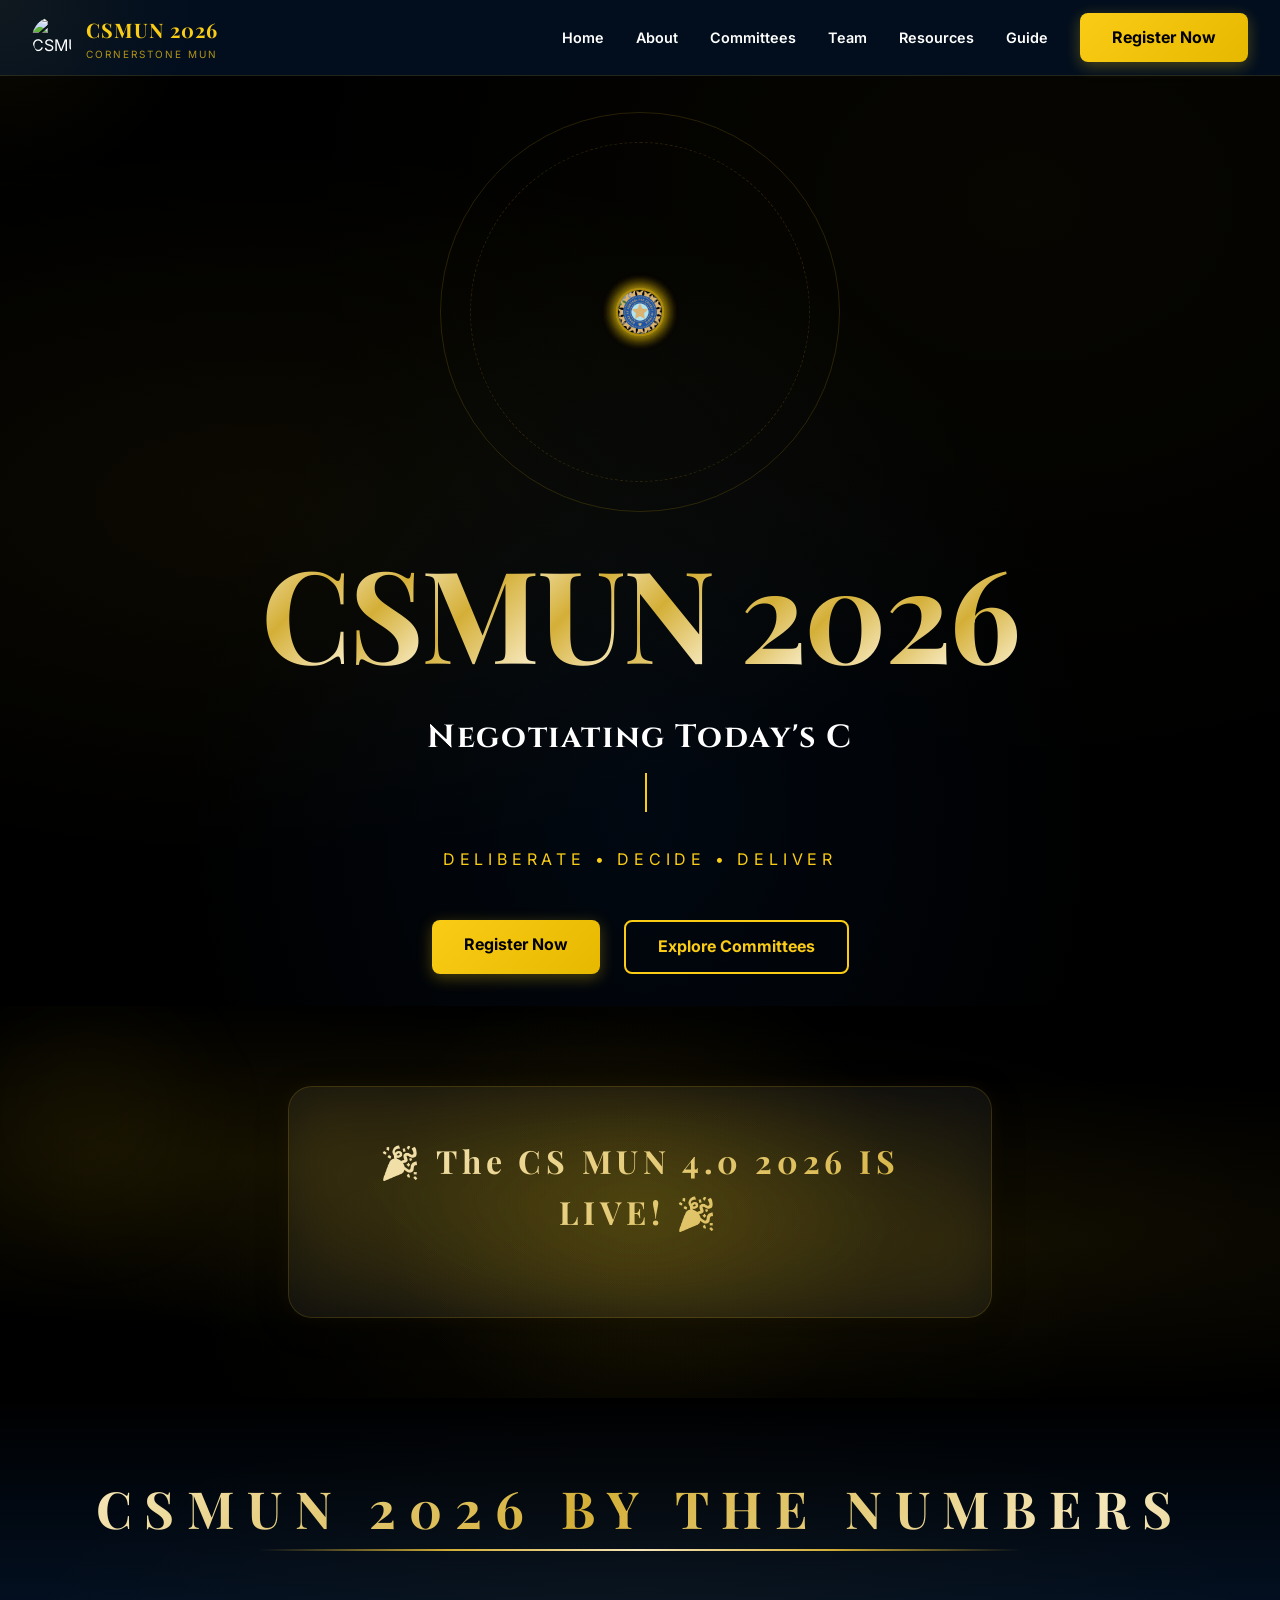
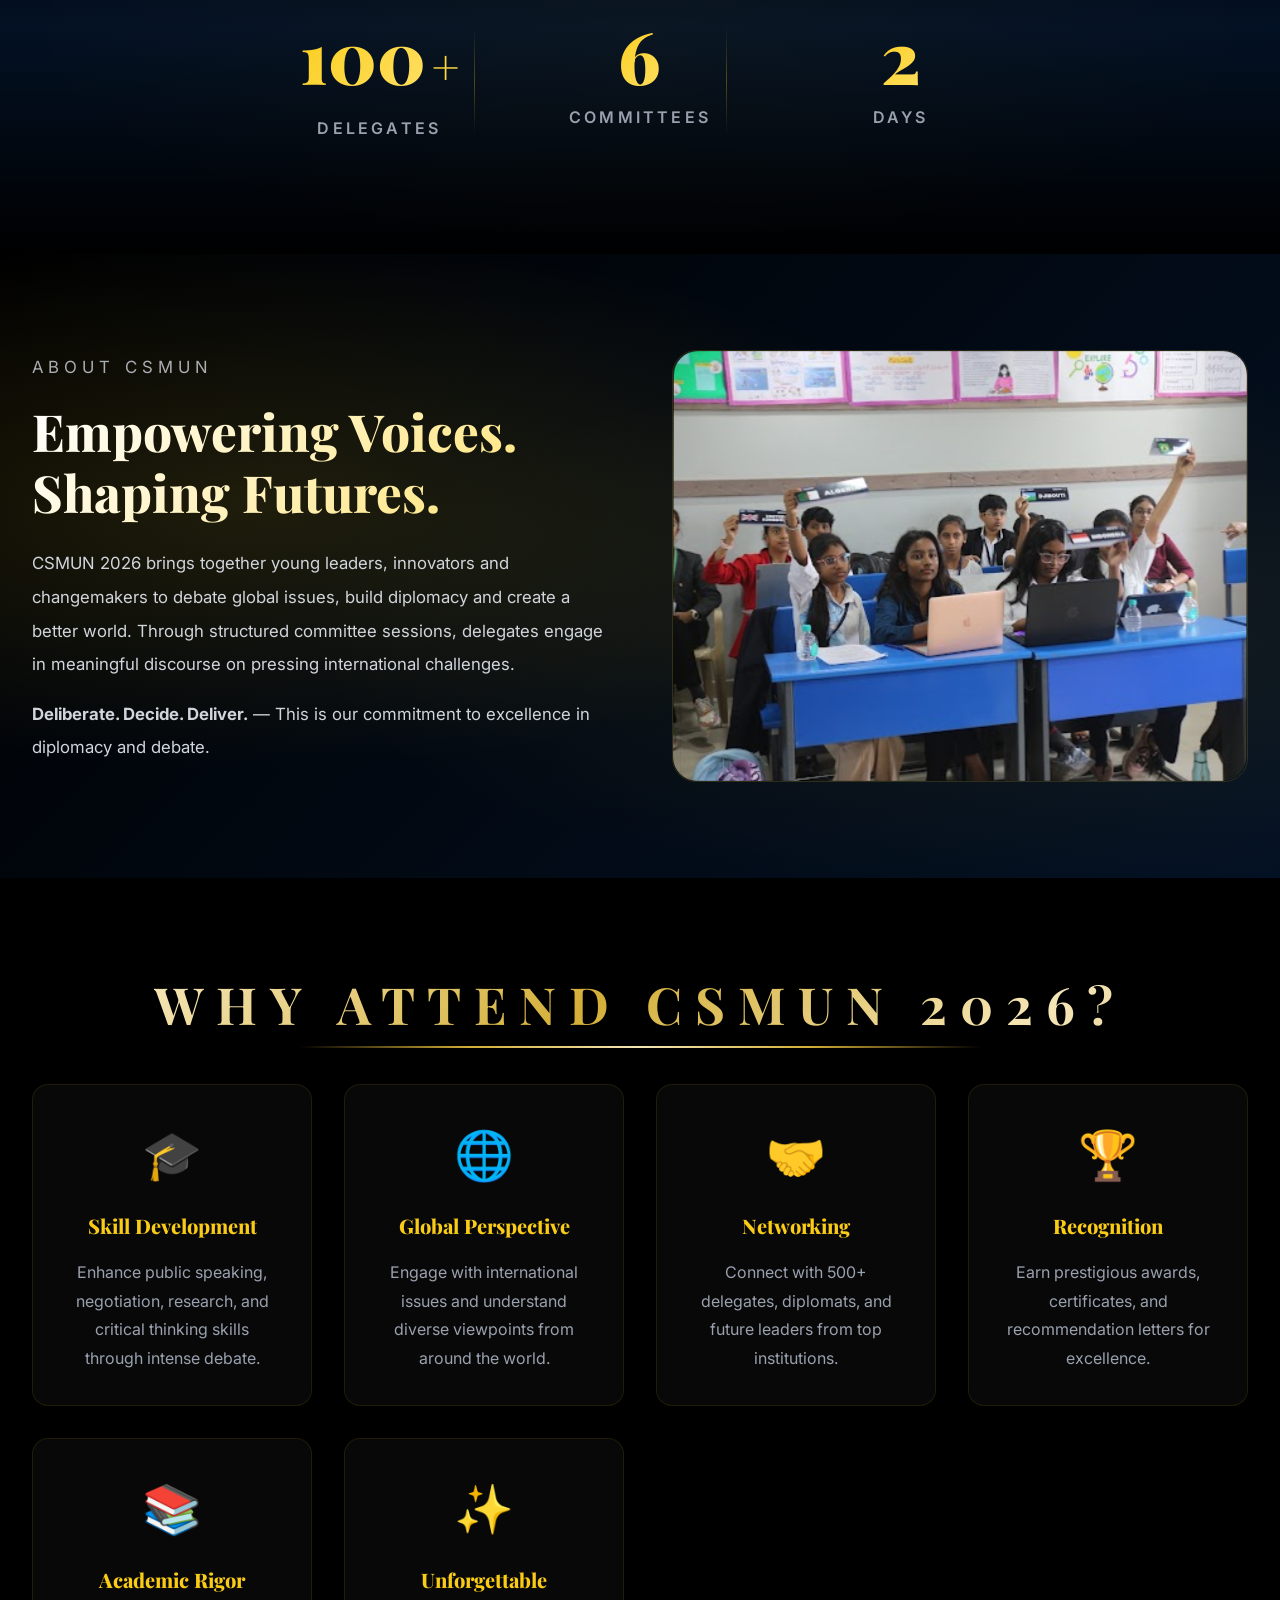
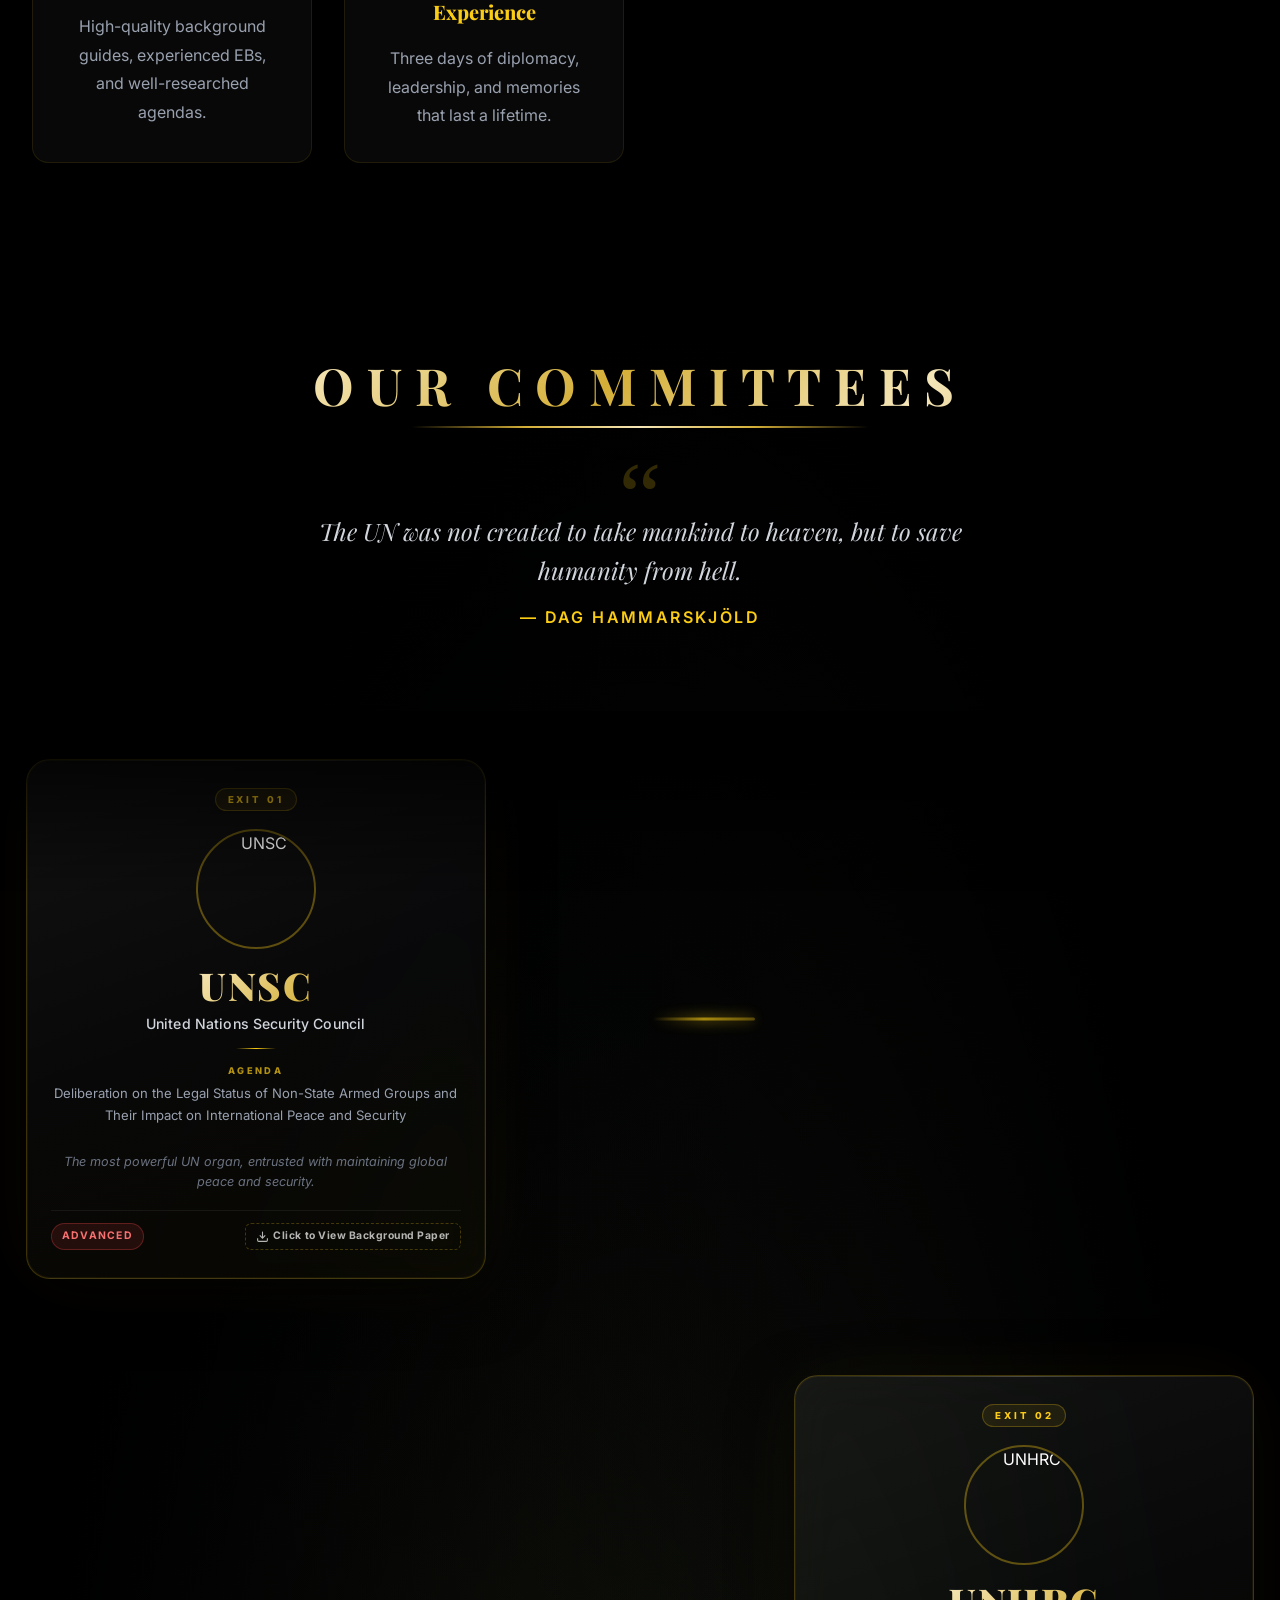
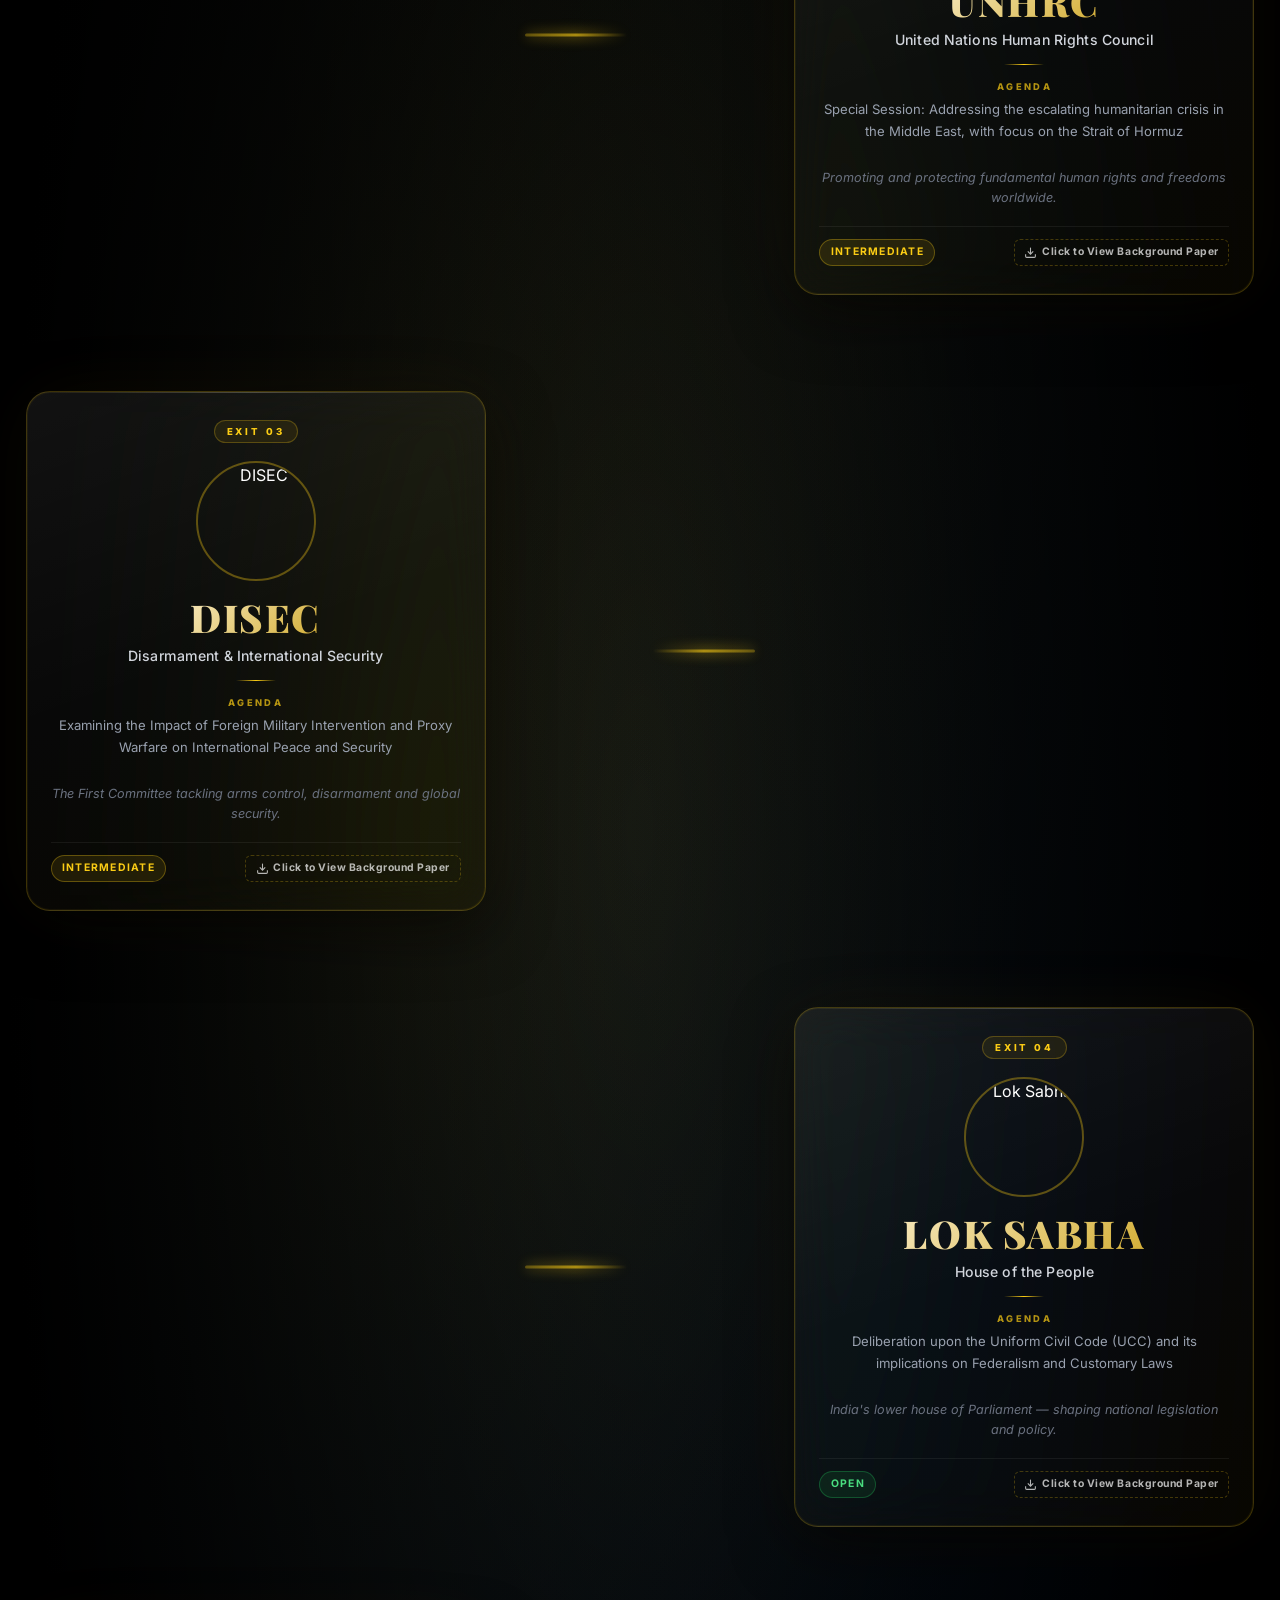
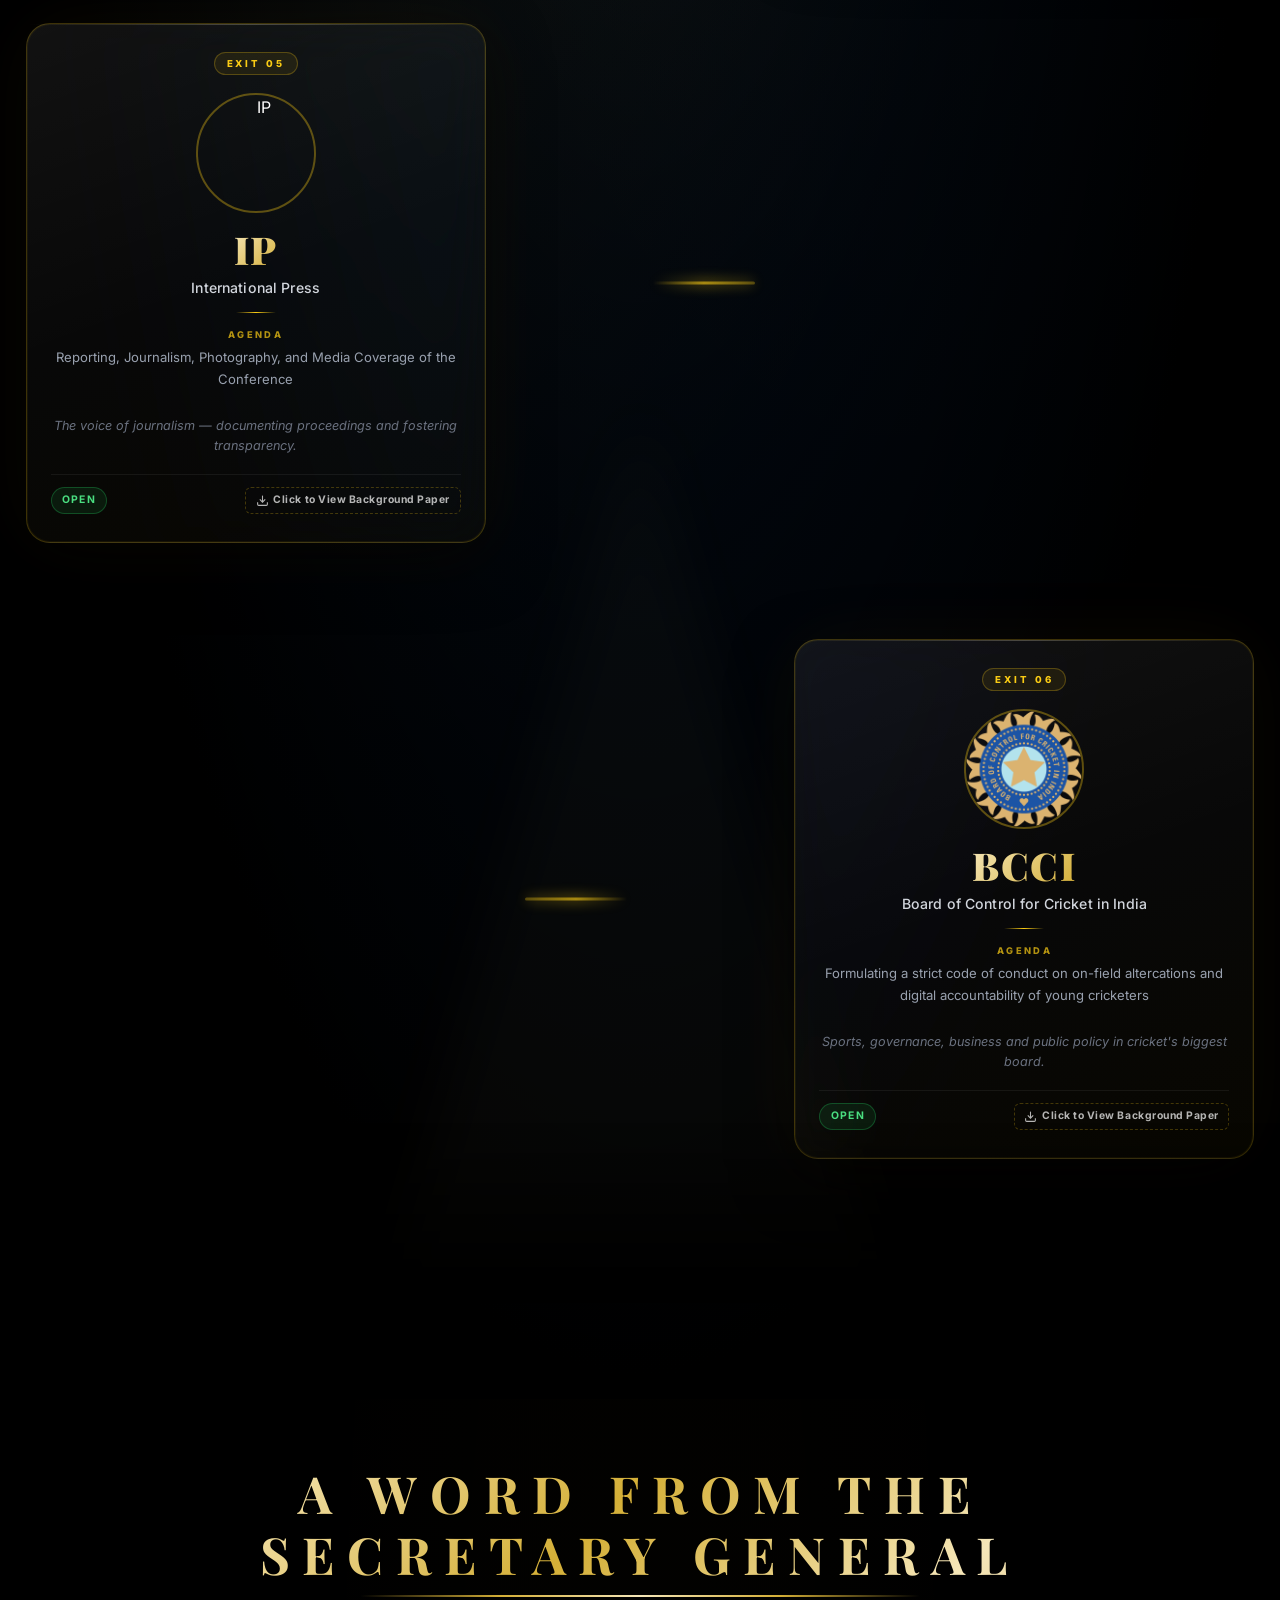
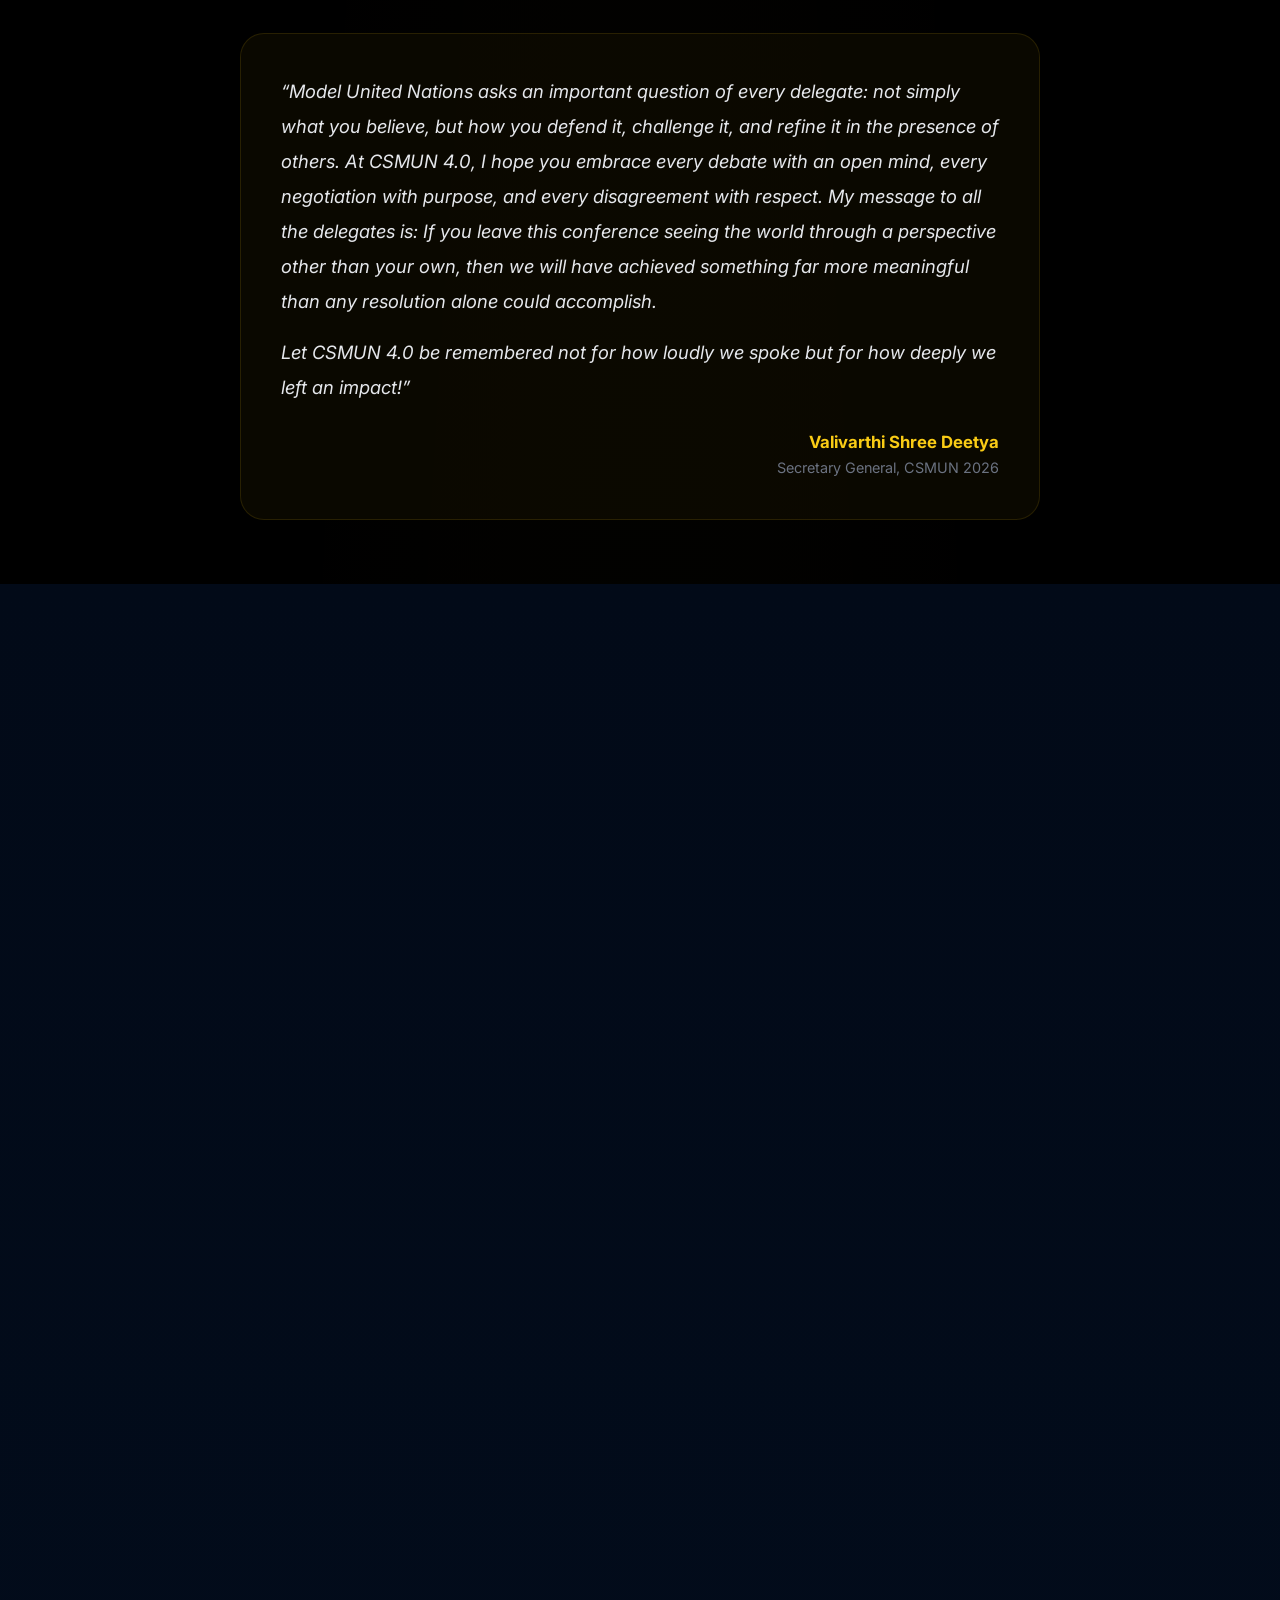
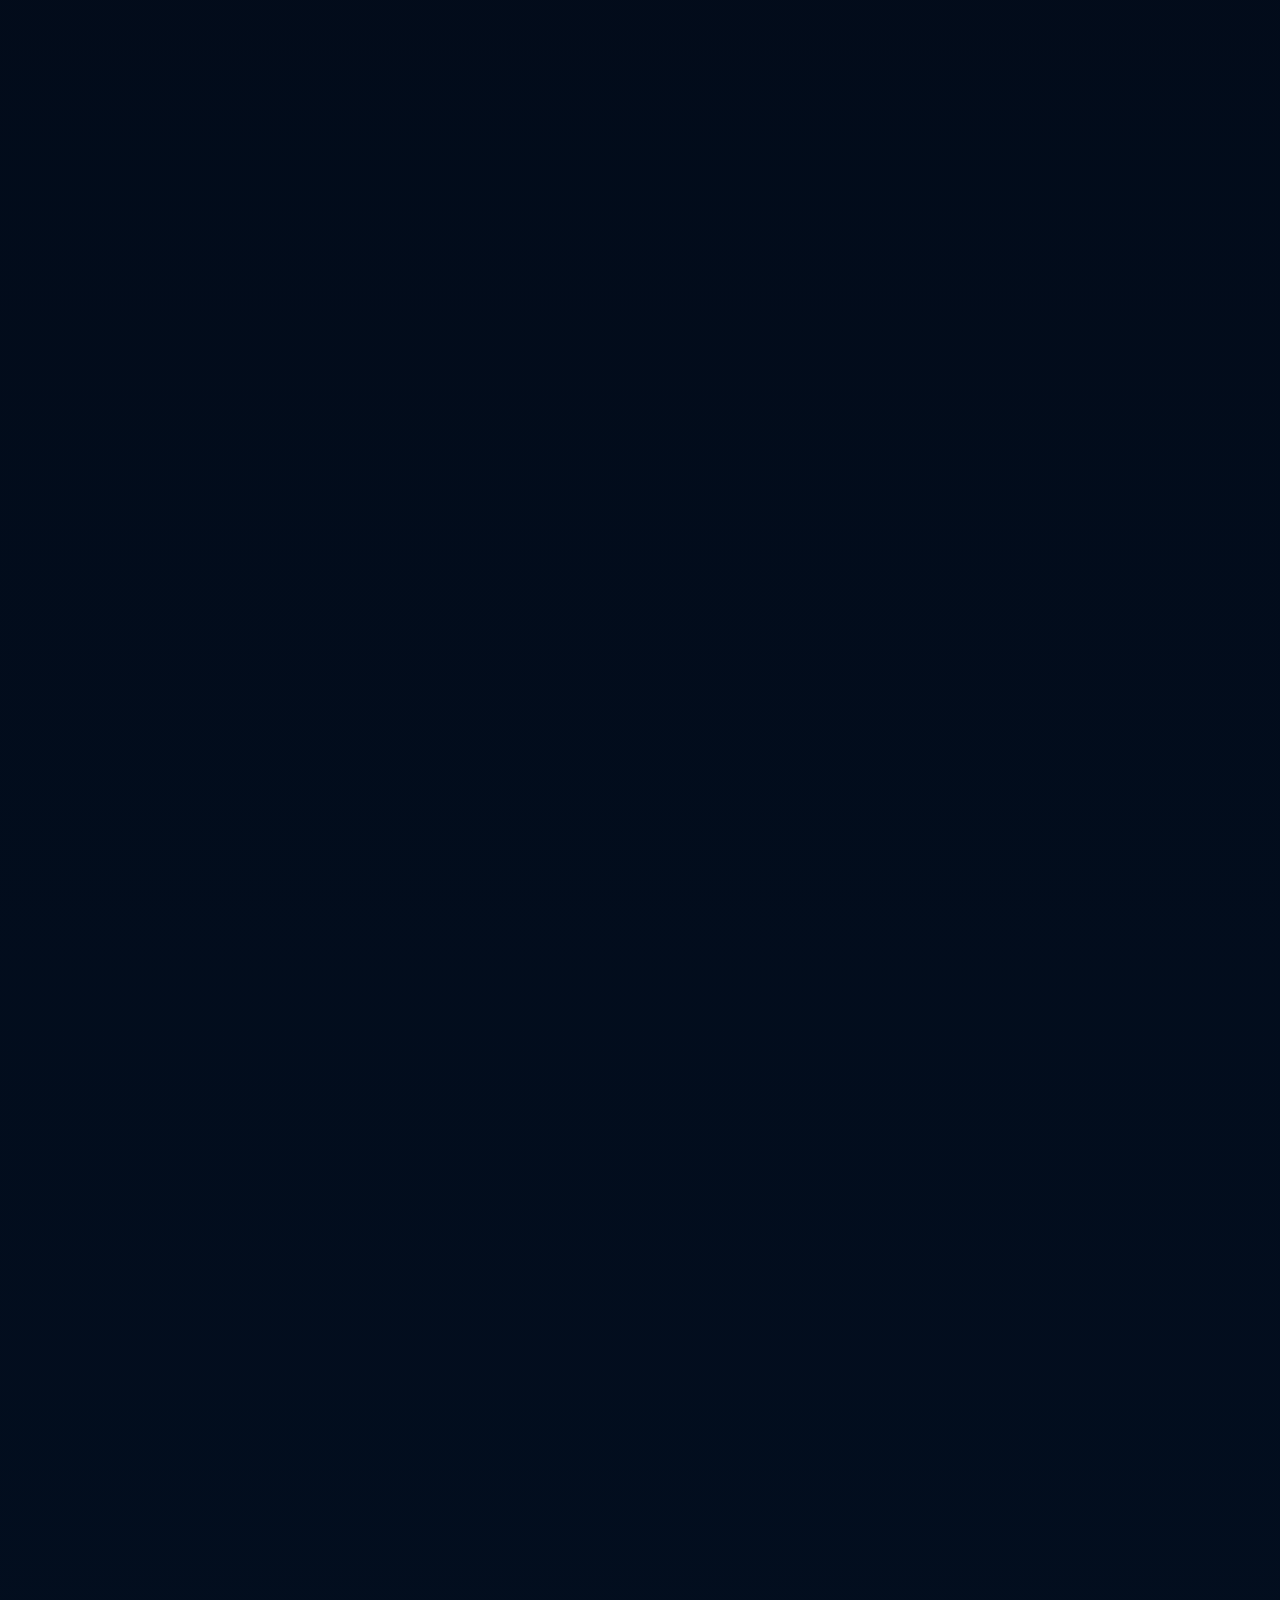
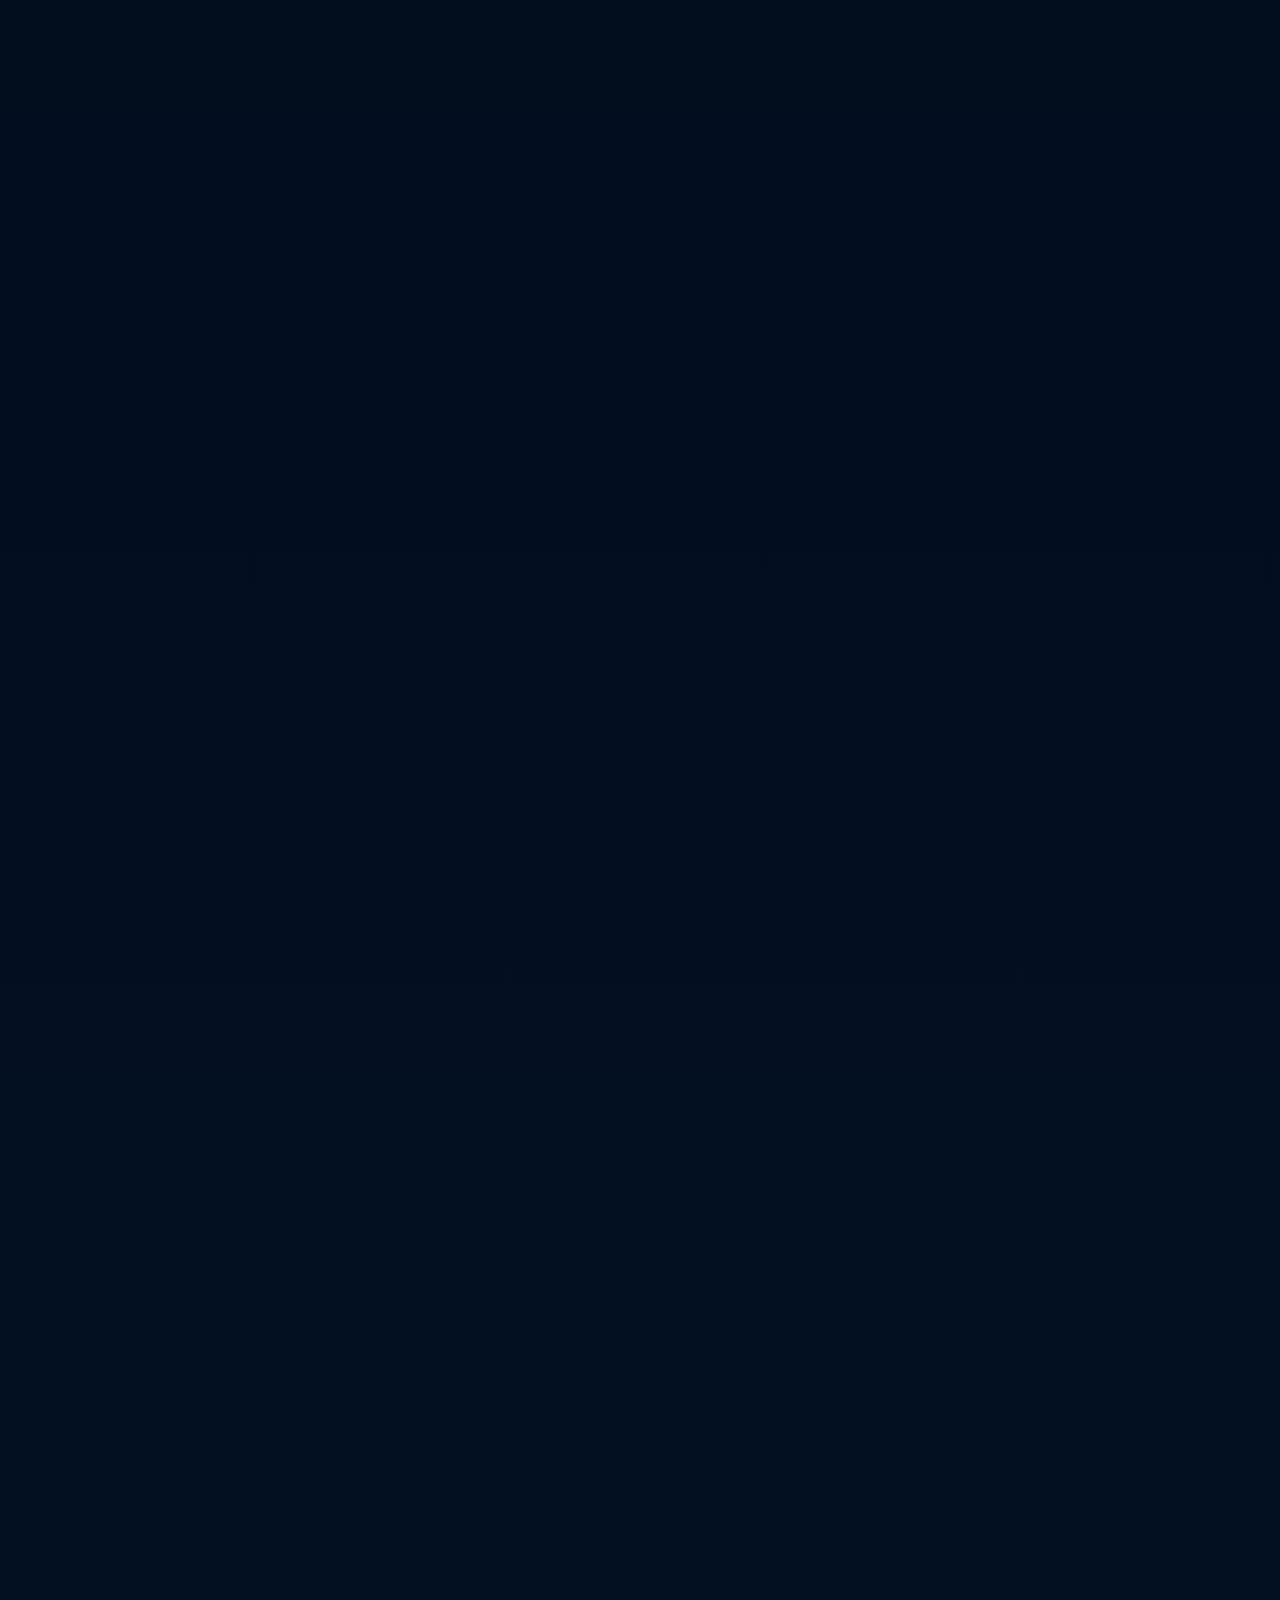
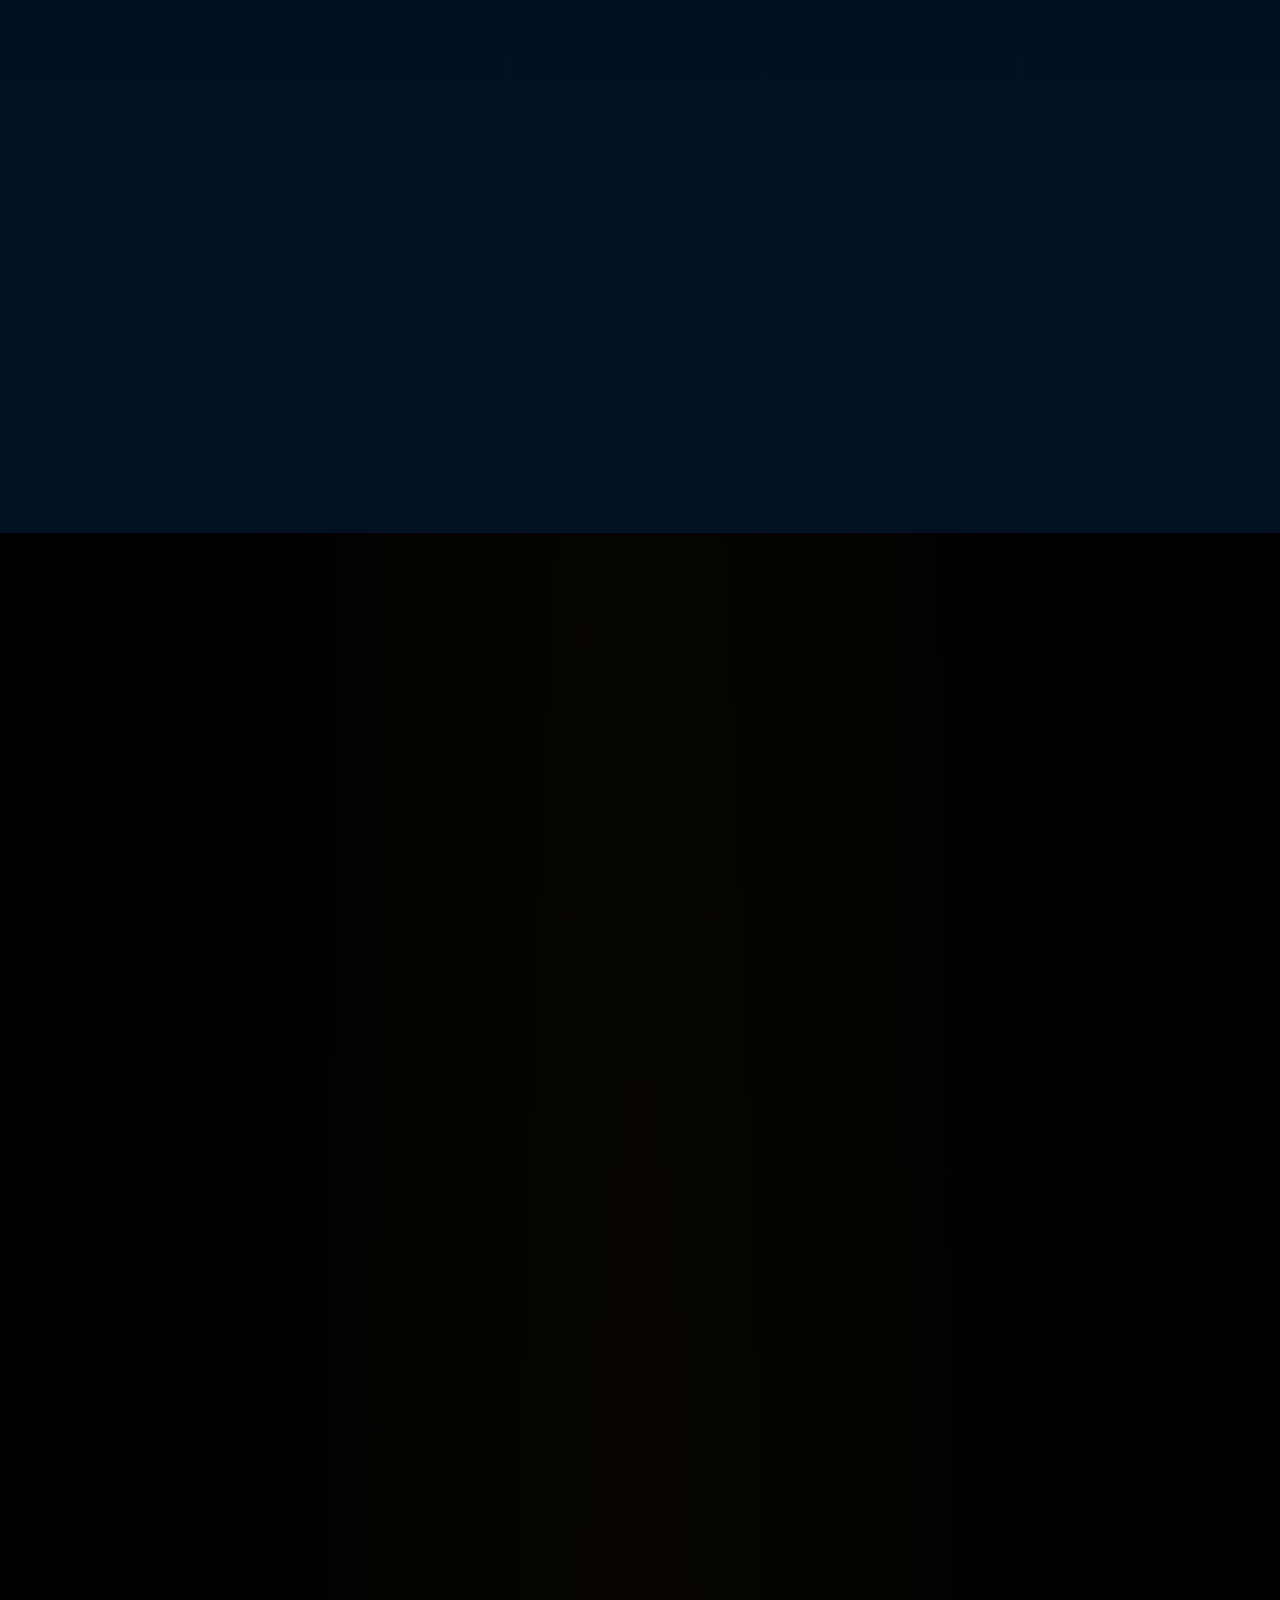
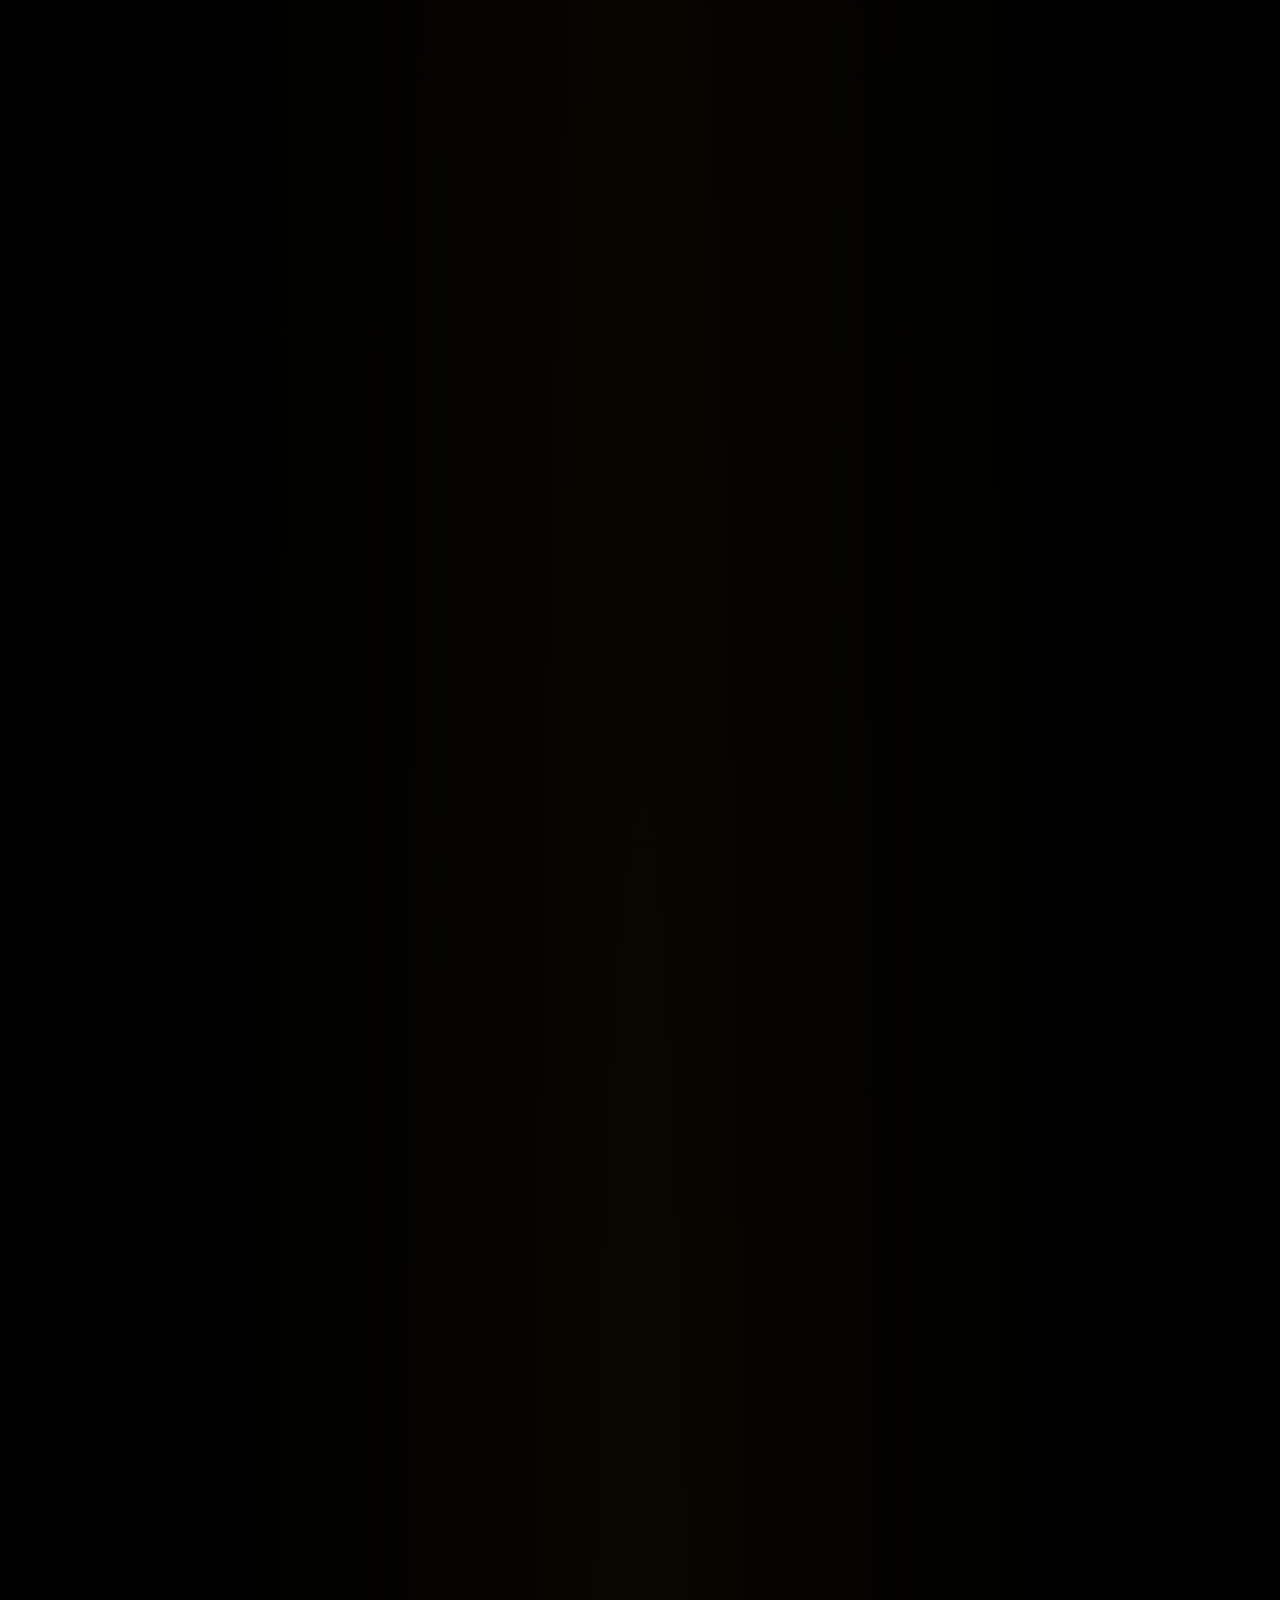
==== commit 4ad7d9a6: "Add direct links to UNSC & Lok Sabha background guides" ====
--- a/index.html
+++ b/index.html
@@ -289,7 +289,7 @@
           <div class="hw-card__desc">The most powerful UN organ, entrusted with maintaining global peace and security.</div>
           <div class="hw-card__footer">
             <span class="hw-card__level hw-card__level--hard">Advanced</span>
-            <a href="resources.html#background-guides" class="hw-card__btn" style="text-decoration:none;color:inherit;">
+            <a href="forms/UNSC%20Background%20Guide.pdf" target="_blank" rel="noopener" class="hw-card__btn" style="text-decoration:none;color:inherit;">
               <svg width="13" height="13" viewBox="0 0 24 24" fill="none" stroke="currentColor" stroke-width="2"><path d="M21 15v4a2 2 0 0 1-2 2H5a2 2 0 0 1-2-2v-4"/><polyline points="7 10 12 15 17 10"/><line x1="12" y1="15" x2="12" y2="3"/></svg>
               Click to View Background Paper
             </a>
@@ -370,7 +370,7 @@
           <div class="hw-card__desc">India's lower house of Parliament — shaping national legislation and policy.</div>
           <div class="hw-card__footer">
             <span class="hw-card__level hw-card__level--easy">Open</span>
-            <a href="resources.html#background-guides" class="hw-card__btn" style="text-decoration:none;color:inherit;">
+            <a href="forms/Lok%20Sabha%20Background%20Guide%20copy.docx" target="_blank" rel="noopener" class="hw-card__btn" style="text-decoration:none;color:inherit;">
               <svg width="13" height="13" viewBox="0 0 24 24" fill="none" stroke="currentColor" stroke-width="2"><path d="M21 15v4a2 2 0 0 1-2 2H5a2 2 0 0 1-2-2v-4"/><polyline points="7 10 12 15 17 10"/><line x1="12" y1="15" x2="12" y2="3"/></svg>
               Click to View Background Paper
             </a>
